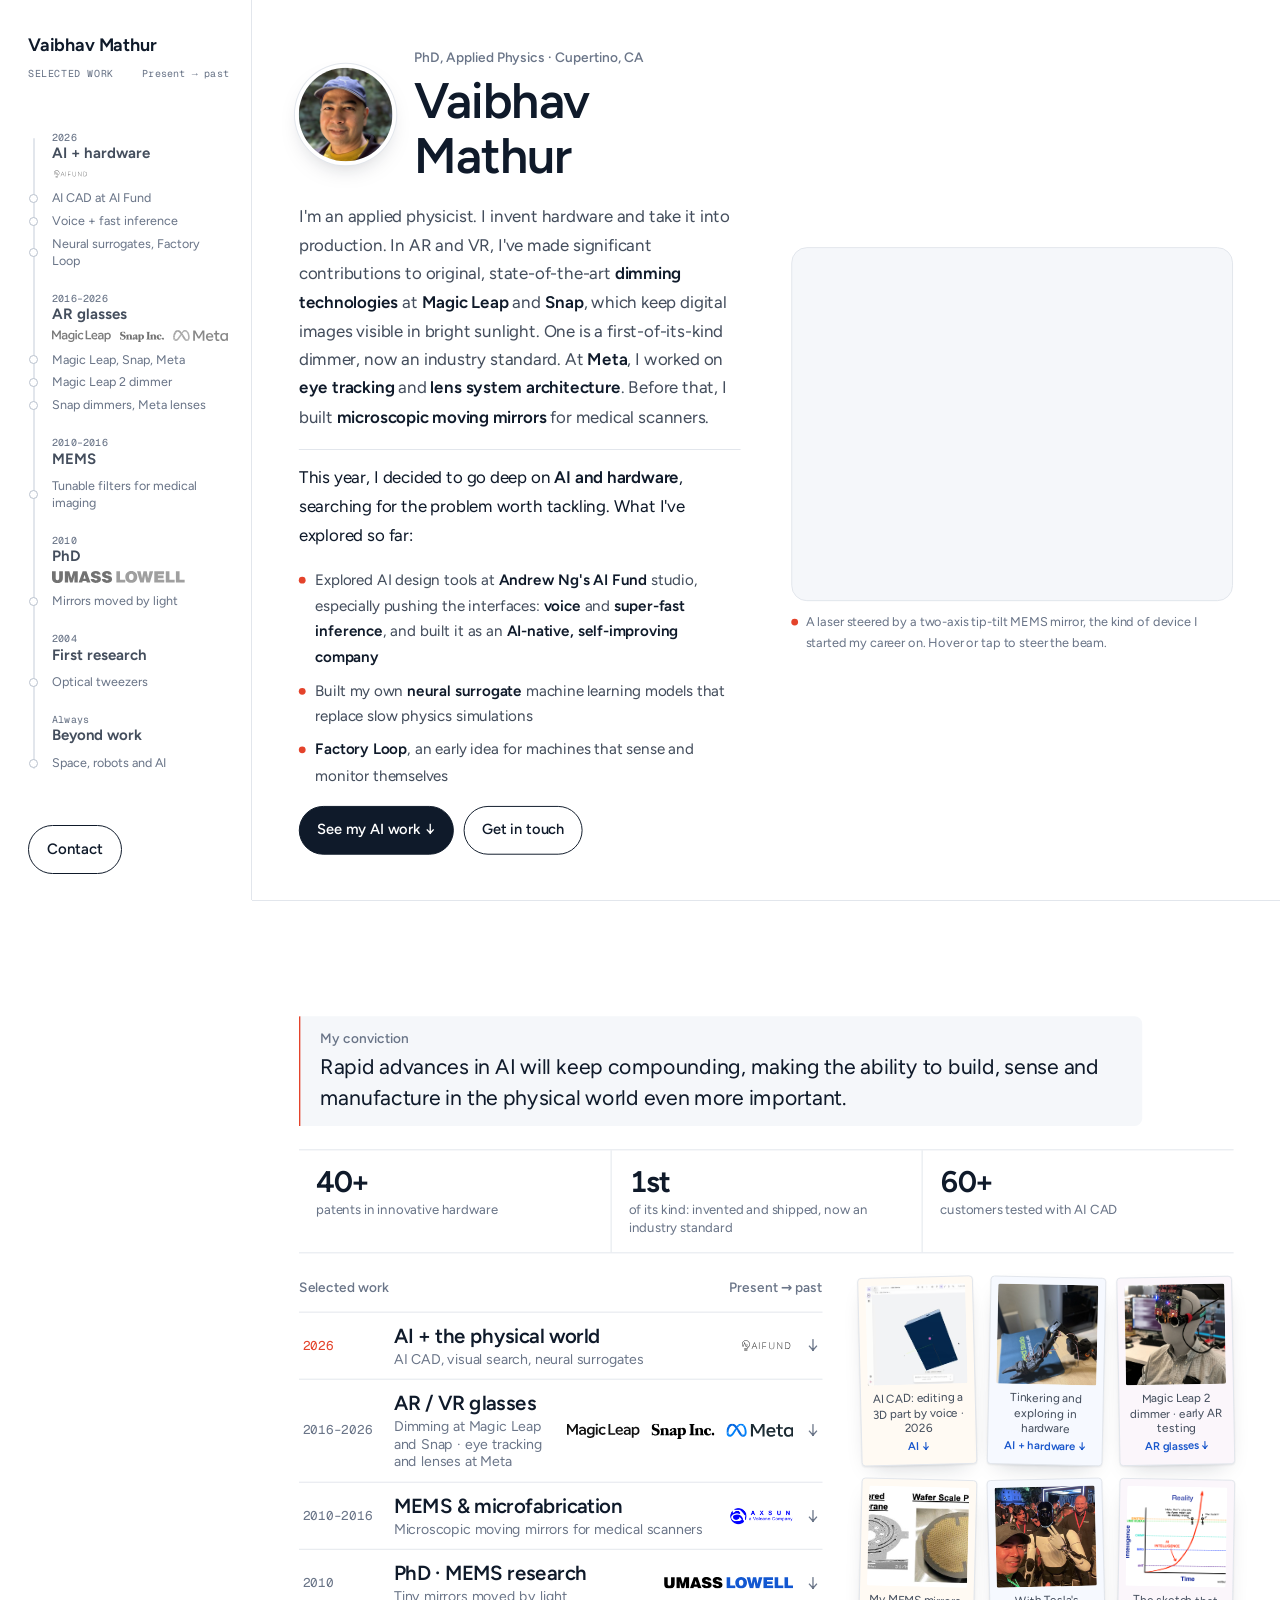
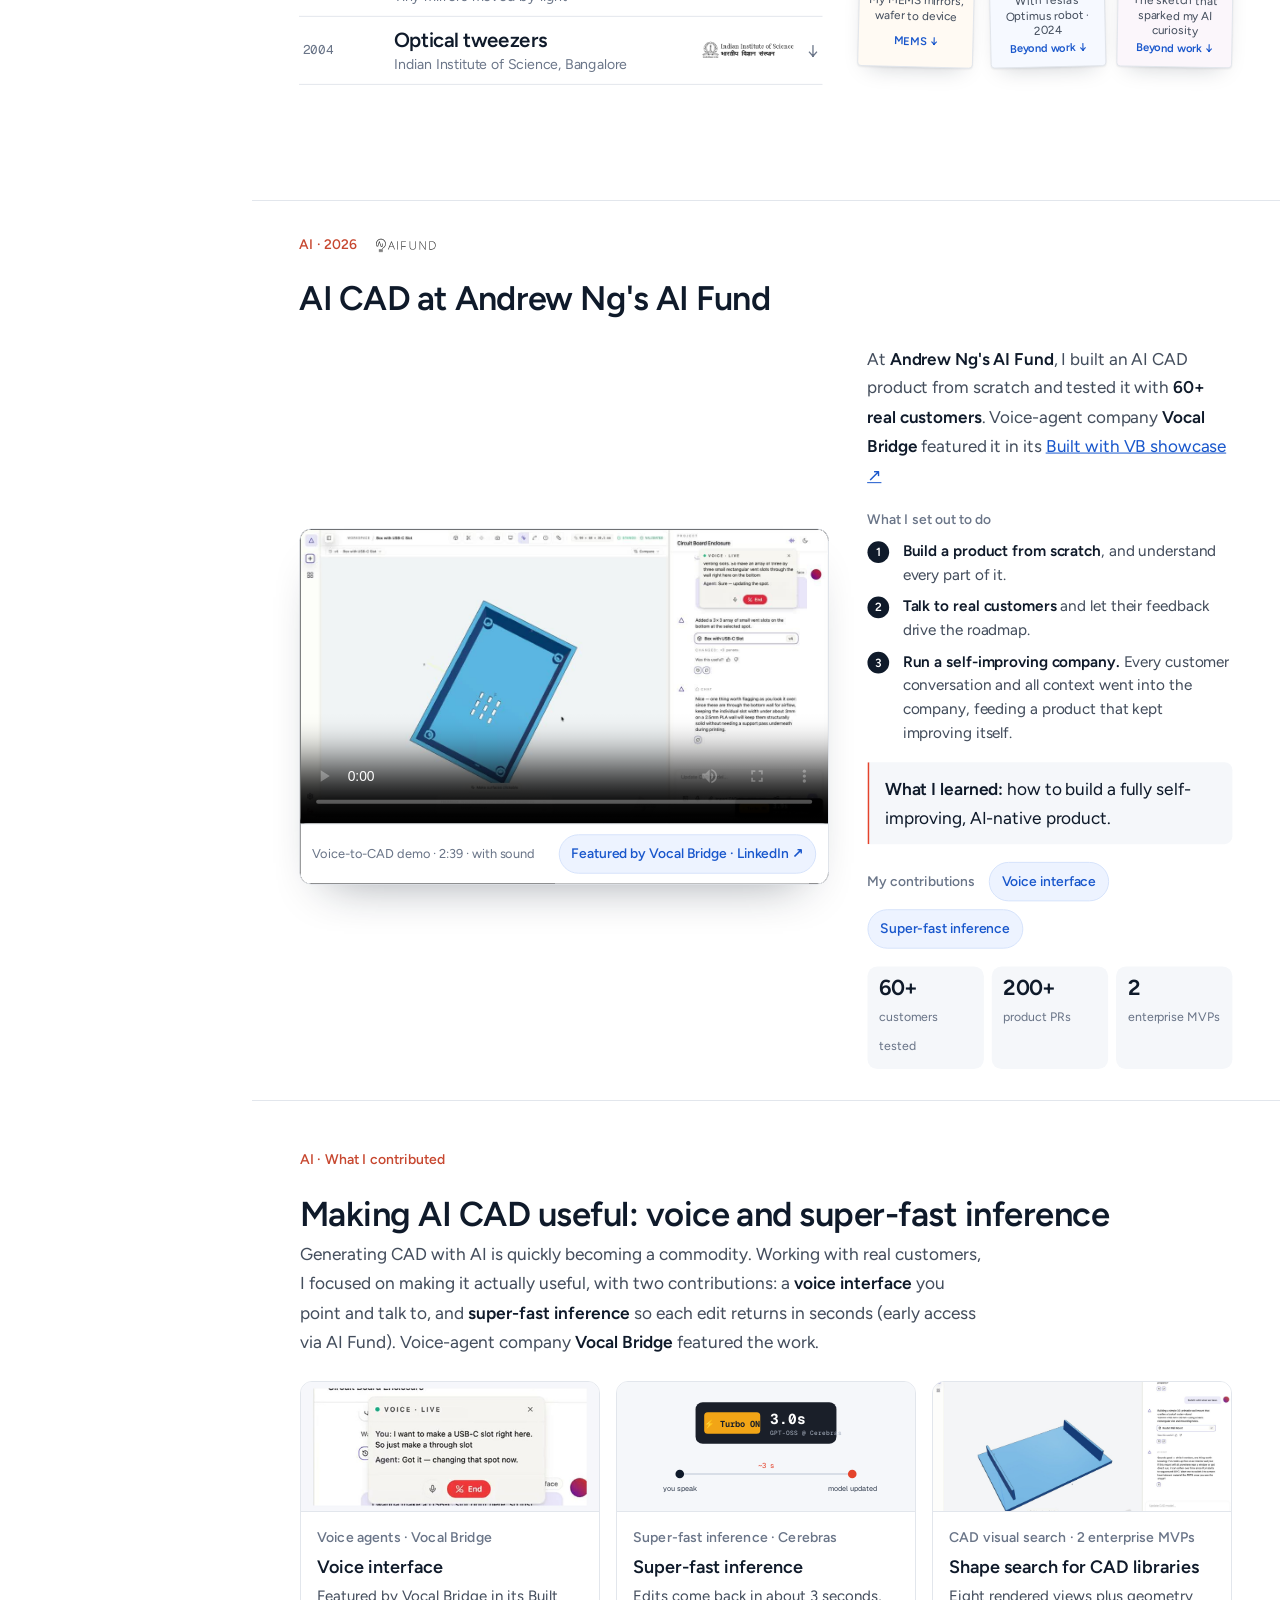
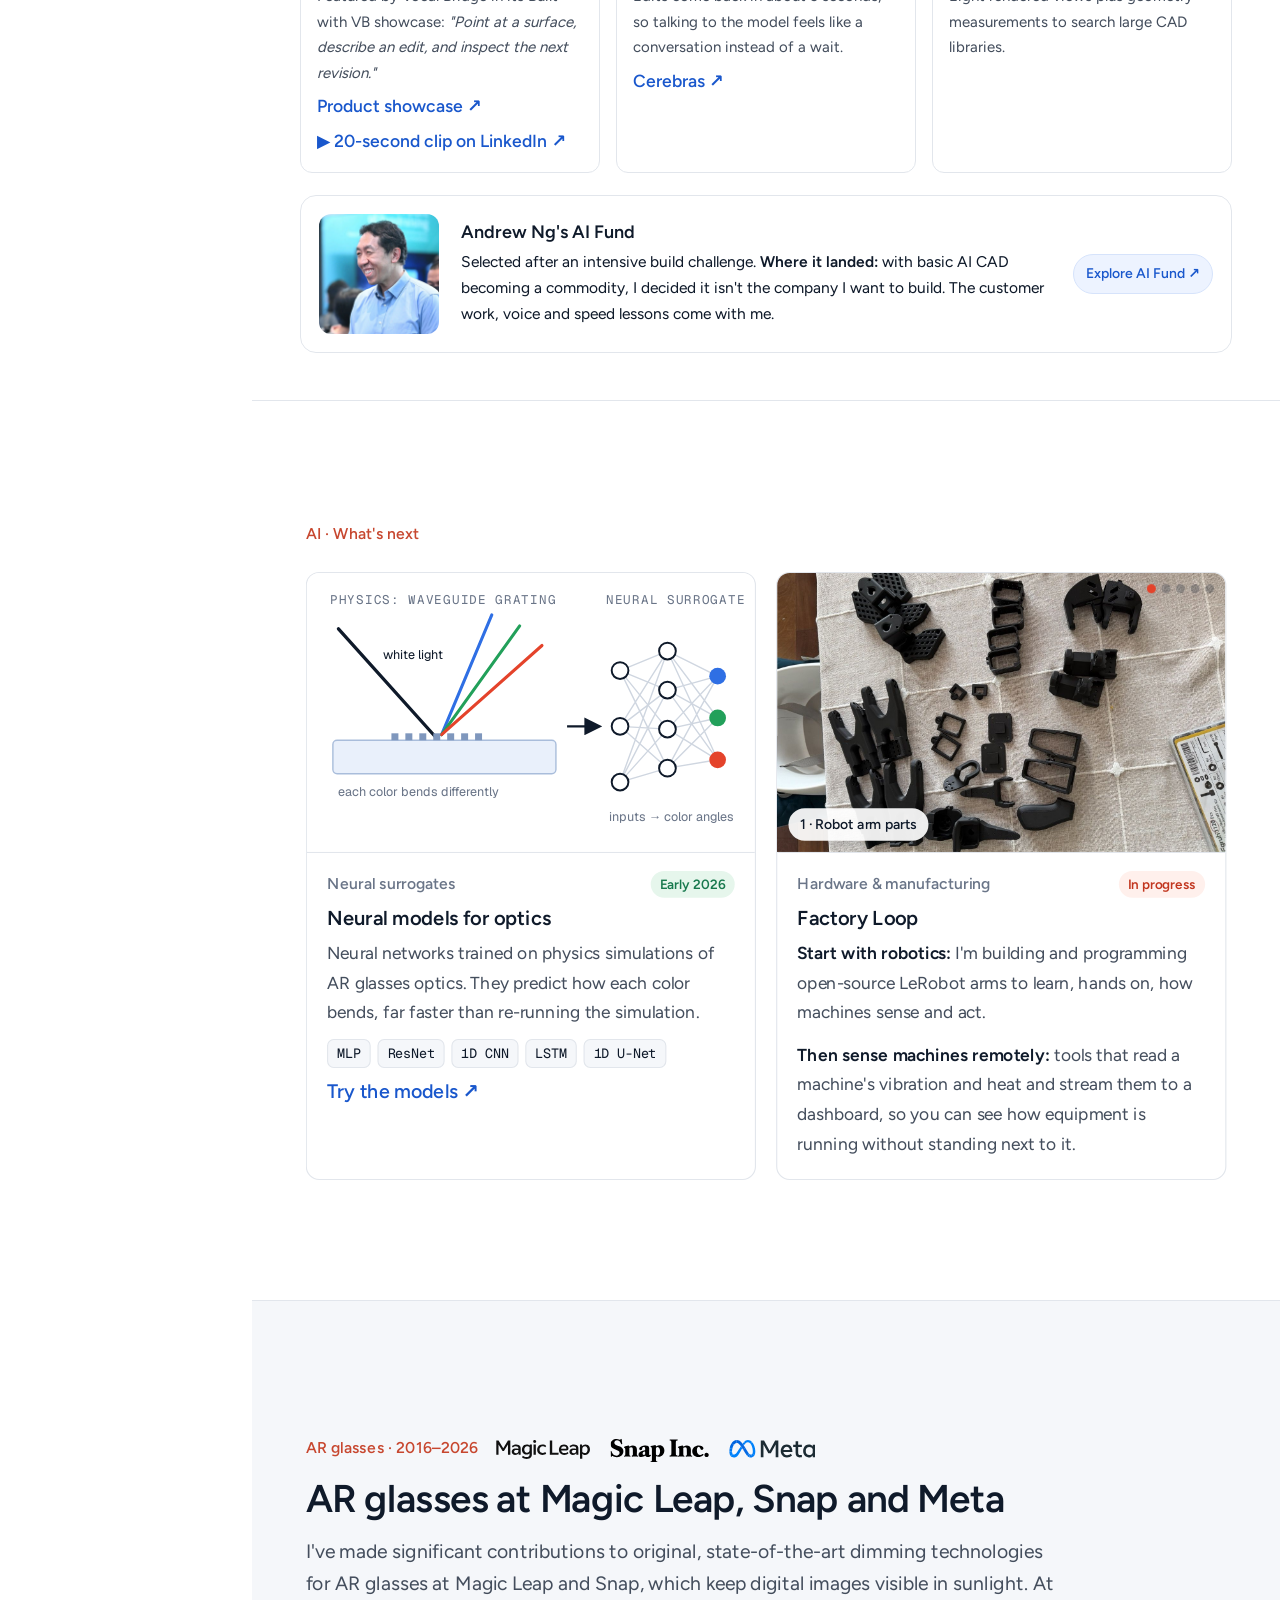
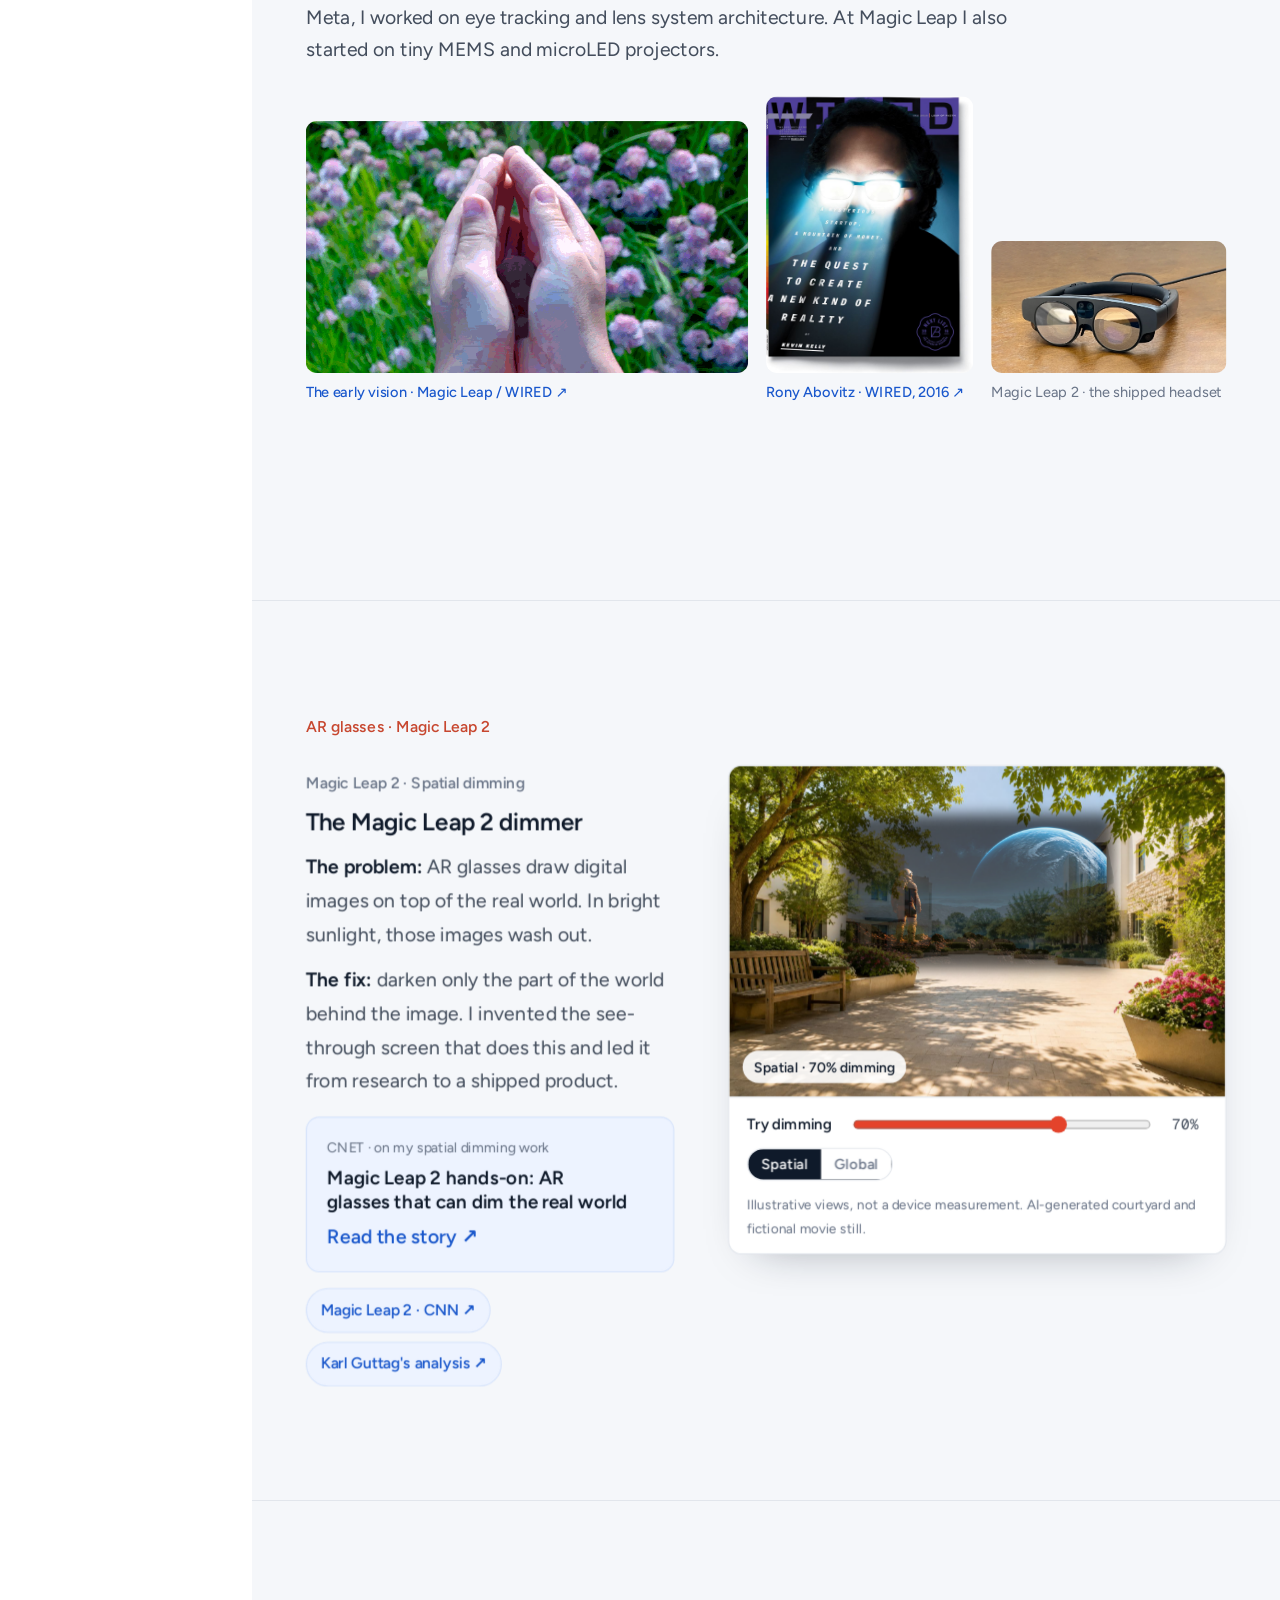
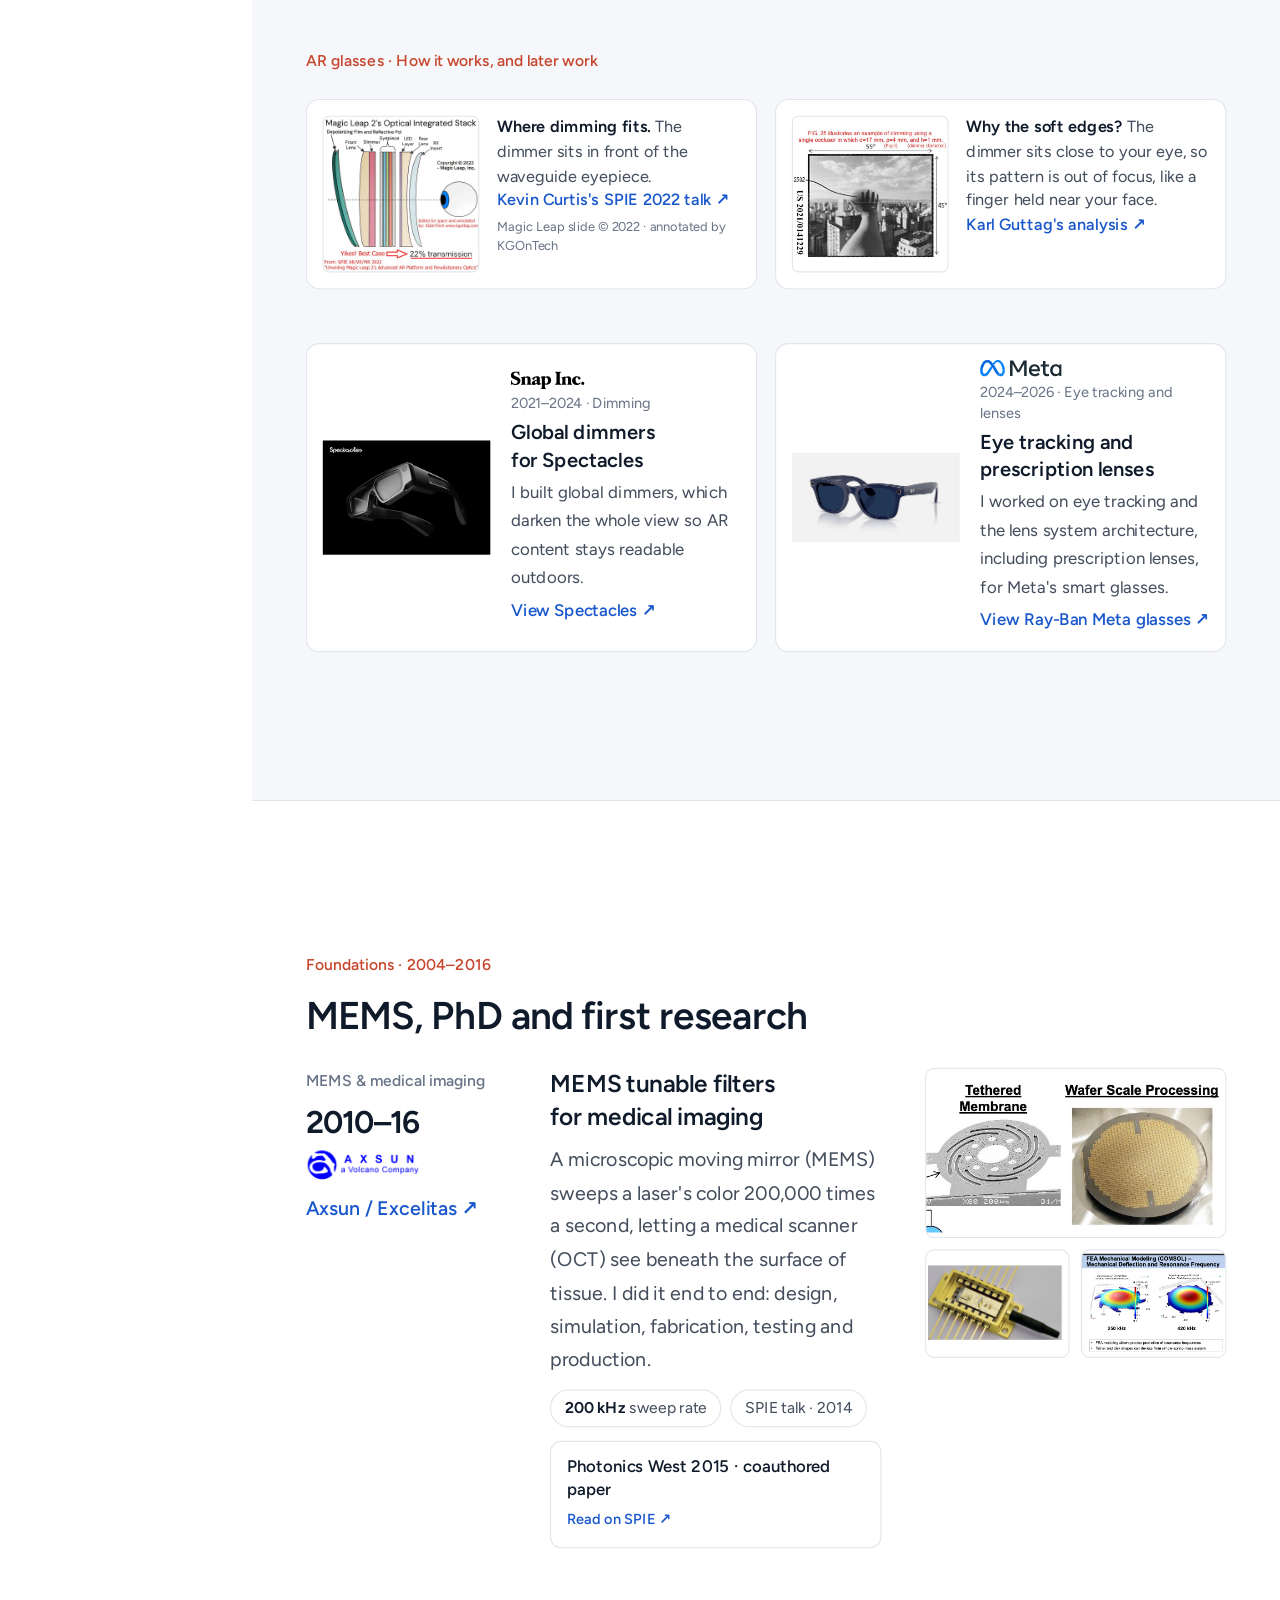
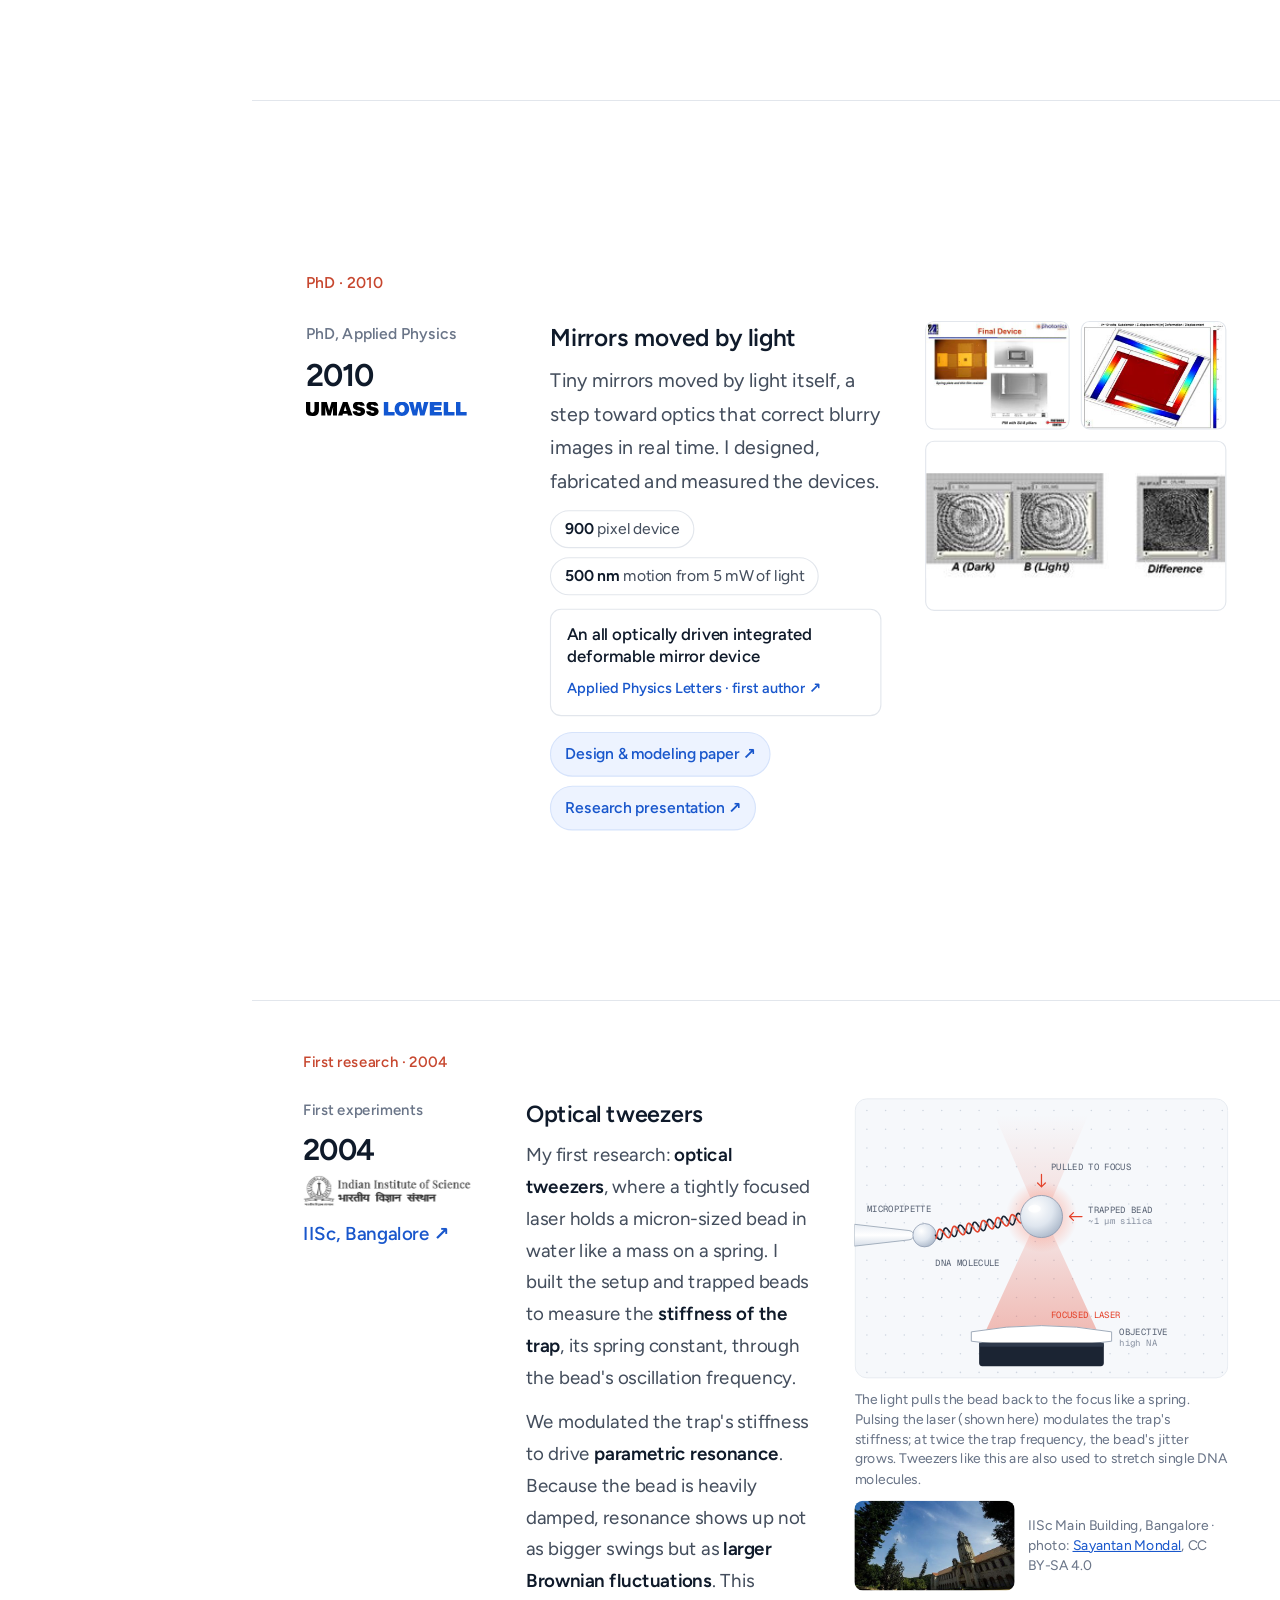
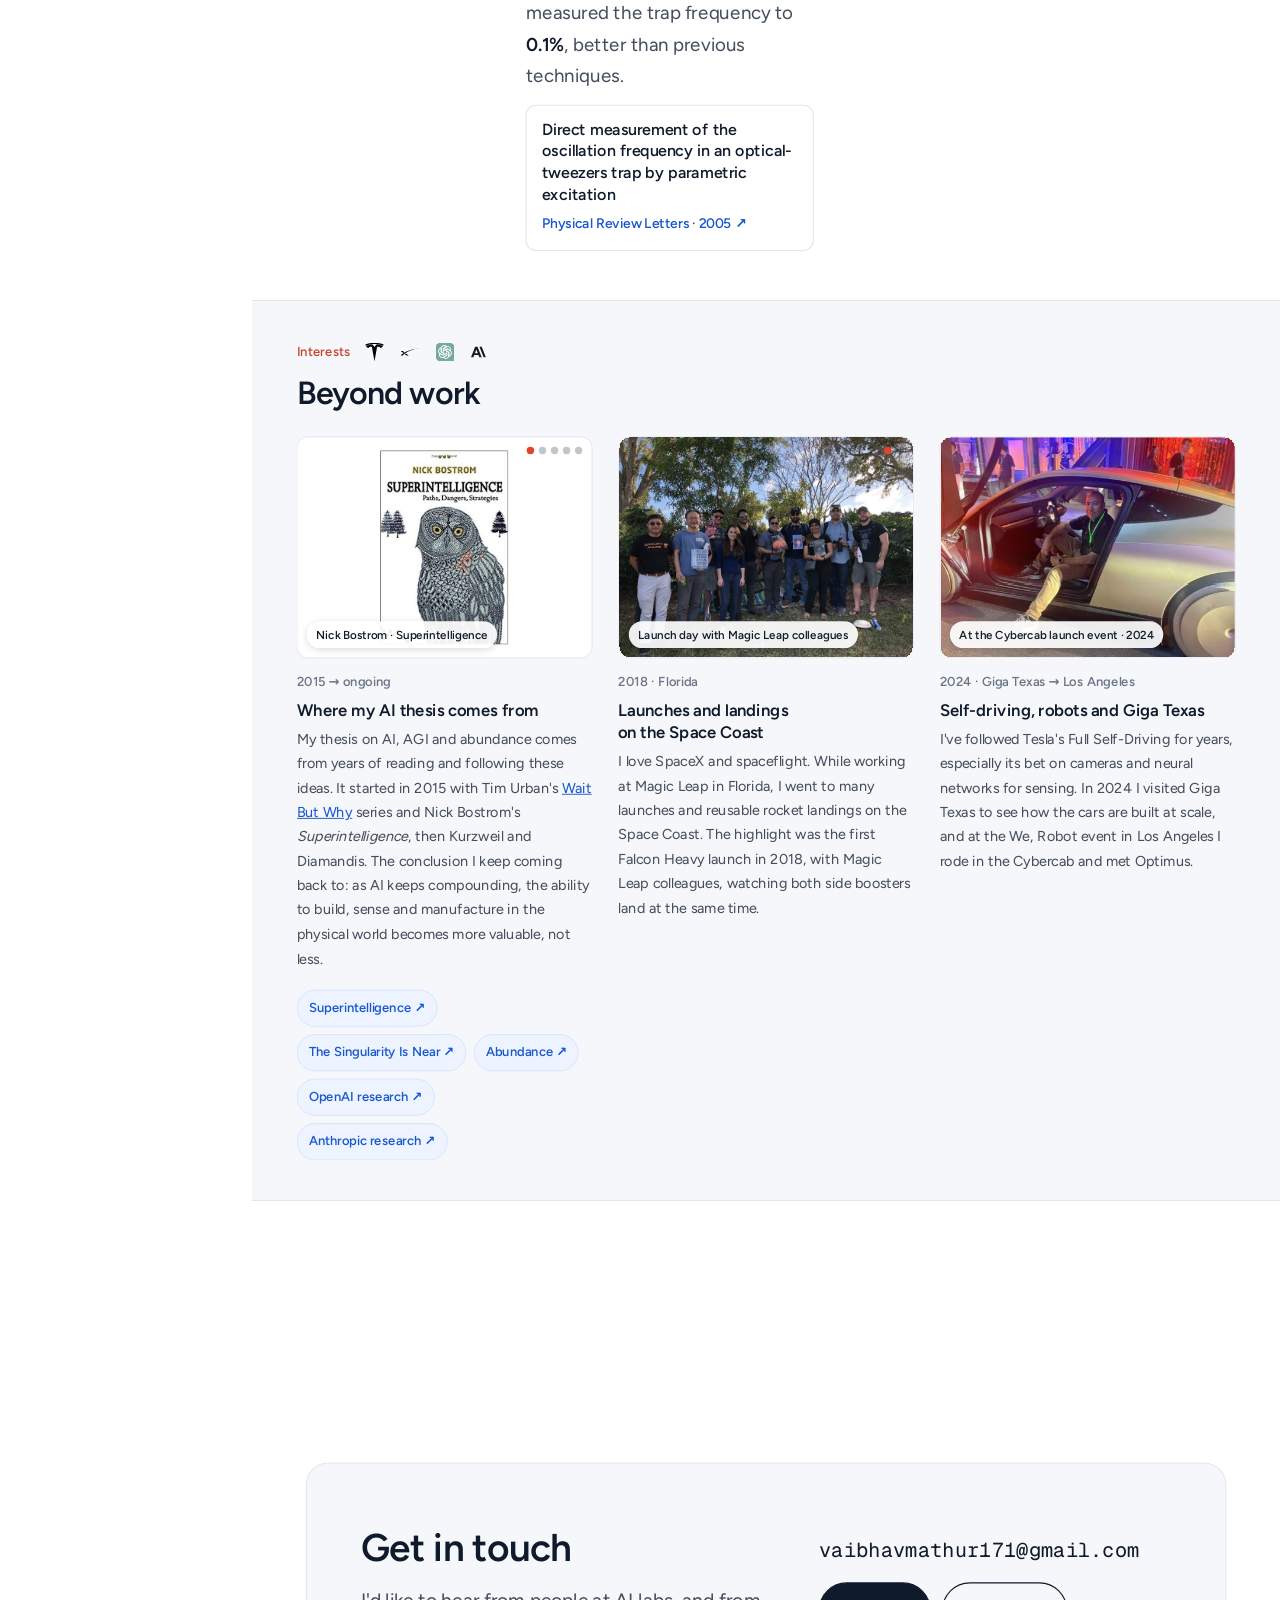
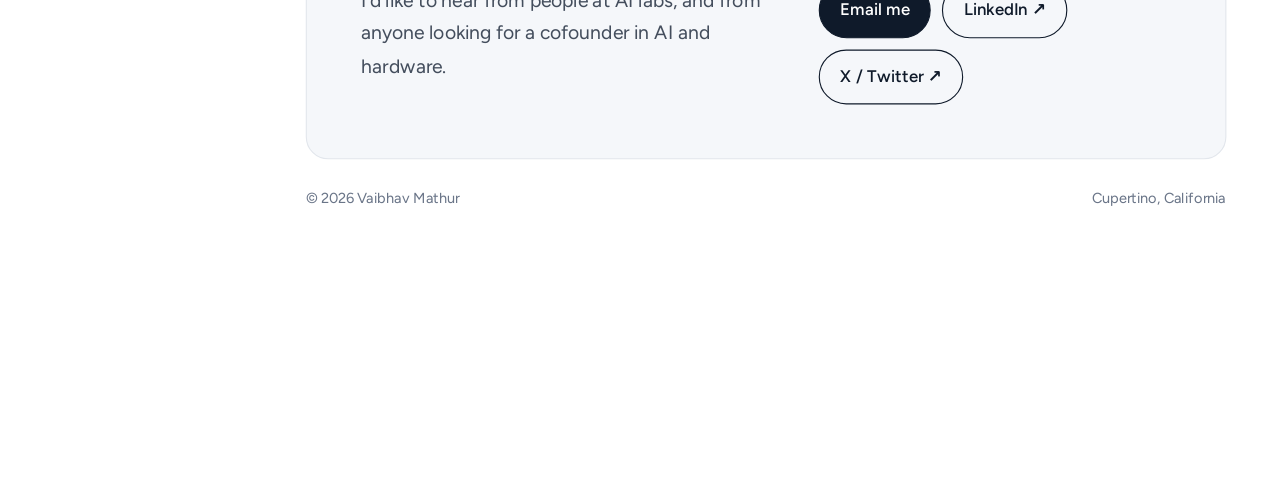
==== index.html @ f3de1628 "Describe the trap-stiffness measurement, pulse the tweezers laser, new IISc photo Co-Authored-By: Cl" ====
<!doctype html>
<html lang="en">
<head>
<meta charset="utf-8">
<meta name="viewport" content="width=device-width, initial-scale=1, viewport-fit=cover">
<title>Vaibhav Mathur, PhD</title>
<meta name="description" content="Applied physicist who invents hardware and takes it into production: state-of-the-art dimming for AR glasses at Magic Leap and Snap, eye tracking and lens systems at Meta, MEMS mirrors, and now AI.">
<meta property="og:type" content="website">
<meta property="og:url" content="https://vaibhavmathur171-git.github.io/">
<meta property="og:title" content="Vaibhav Mathur, PhD">
<meta property="og:description" content="Applied physicist who invents hardware and takes it into production: AR dimming at Magic Leap and Snap, eye tracking and lenses at Meta, and now AI and hardware.">
<meta property="og:image" content="https://vaibhavmathur171-git.github.io/og-image.jpg">
<meta name="twitter:card" content="summary_large_image">
<meta name="theme-color" content="#ffffff">
<link rel="icon" href="favicon.svg">
<link rel="stylesheet" href="styles.css">
</head>
<body>
<!--BODY-START-->
<nav class="rail" aria-label="Chapters">
  <div class="wrap rail-in">
    <a class="brand" href="#top">Vaibhav Mathur</a>
    <span class="tl-cap">Selected work <i>Present → past</i></span>
    <ol class="stops">
      <li data-ch="ai"><a class="ch" href="#ai"><span class="yr">2026</span><b>AI + hardware</b><span class="lg" aria-hidden="true"><img class="ink" src="assets/logos/aifund.svg" alt=""></span></a><div class="subs"><a href="#ai" title="AI CAD at AI Fund"><span>AI CAD at AI Fund</span></a><a href="#ai-featured" title="Voice + fast inference"><span>Voice + fast inference</span></a><a href="#ai-projects" title="Neural surrogates, Factory Loop"><span>Neural surrogates, Factory Loop</span></a></div></li>
      <li data-ch="ar"><a class="ch" href="#ar"><span class="yr">2016–2026</span><b>AR glasses</b><span class="lg" aria-hidden="true"><img src="assets/logos/magicleap.svg" alt=""><img src="assets/logos/snap.svg" alt=""><img src="assets/logos/meta.svg" alt=""></span></a><div class="subs"><a href="#ar" title="Magic Leap, Snap, Meta"><span>Magic Leap, Snap, Meta</span></a><a href="#ar-dimming" title="Magic Leap 2 dimmer"><span>Magic Leap 2 dimmer</span></a><a href="#ar-more" title="Snap dimmers, Meta lenses"><span>Snap dimmers, Meta lenses</span></a></div></li>
      <li data-ch="mems"><a class="ch" href="#mems"><span class="yr">2010–2016</span><b>MEMS</b></a><div class="subs"><a href="#mems" title="Tunable filters for medical imaging"><span>Tunable filters for medical imaging</span></a></div></li>
      <li data-ch="phd"><a class="ch" href="#phd"><span class="yr">2010</span><b>PhD</b><span class="lg" aria-hidden="true"><img src="assets/logos/uml.svg" alt=""></span></a><div class="subs"><a href="#phd" title="Mirrors moved by light"><span>Mirrors moved by light</span></a></div></li>
      <li data-ch="iisc"><a class="ch" href="#iisc"><span class="yr">2004</span><b>First research</b></a><div class="subs"><a href="#iisc" title="Optical tweezers"><span>Optical tweezers</span></a></div></li>
      <li data-ch="interests"><a class="ch" href="#interests"><span class="yr">Always</span><b>Beyond work</b></a><div class="subs"><a href="#interests" title="Space, robots and AI"><span>Space, robots and AI</span></a></div></li>
    </ol>
    <a class="btn" href="#contact">Contact</a>
  </div>
</nav>

<main>
<section class="slide hero" id="top" data-nav="">
  <div class="fit"><div class="wrap">
    <div class="hero-grid">
    <div class="hero-id">
      <img class="portrait" src="assets/portrait.jpg" alt="Vaibhav Mathur" width="400" height="400">
      <div><span class="label">PhD, Applied Physics · Cupertino, CA</span>
      <h1>Vaibhav Mathur</h1></div>
    </div>
    <figure class="bench">
      <div class="bench-box"><canvas id="bench" aria-label="Animated laser steered by a MEMS mirror" role="img"></canvas></div>
      <figcaption><span class="dot"></span><span>A laser steered by a two-axis tip-tilt MEMS mirror, the kind of device I started my career on. Hover or tap to steer the beam.</span></figcaption>
    </figure>
    <div class="hero-copy">
      <p class="lede">I'm an applied physicist. I invent hardware and take it into production. In AR and VR, I've made significant contributions to original, state-of-the-art <b>dimming technologies</b> at <b>Magic Leap</b> and <b>Snap</b>, which keep digital images visible in bright sunlight. One is a first-of-its-kind dimmer, now an industry standard. At <b>Meta</b>, I worked on <b>eye tracking</b> and <b>lens system architecture</b>. Before that, I built <b>microscopic moving mirrors</b> for medical scanners.</p>
      <p class="lede pivot">This year, I decided to go deep on <b>AI and hardware</b>, searching for the problem worth tackling. What I've explored so far:</p>
      <ul class="now" aria-label="What I've explored so far in AI">
        <li><span>Explored AI design tools at <b>Andrew Ng's AI Fund</b> studio, especially pushing the interfaces: <b>voice</b> and <b>super-fast inference</b>, and built it as an <b>AI-native, self-improving company</b></span></li>
        <li><span>Built my own <b>neural surrogate</b> machine learning models that replace slow physics simulations</span></li>
        <li><span><b>Factory Loop</b>, an early idea for machines that sense and monitor themselves</span></li>
      </ul>
      <div class="cta"><a class="btn p" href="#ai">See my AI work ↓</a><a class="btn" href="#contact">Get in touch</a></div>
    </div>
    </div>
  </div></div>
</section>

<section class="slide" id="overview" data-nav="">
  <div class="fit"><div class="wrap">
    <div class="overview">
      <p class="conviction big"><span class="label">My conviction</span>Rapid advances in AI will keep compounding, making the ability to build, sense and manufacture in the physical world even more important.</p>
      <div class="stats">
    <div><b>40+</b><small>patents in innovative hardware</small></div>
    <div><b>1st</b><small>of its kind: invented and shipped, now an industry standard</small></div>
    <div><b>60+</b><small>customers tested with AI CAD</small></div>
  </div>
      <div class="ov-grid">
        <div class="work"><div class="work-head"><span class="label">Selected work</span><span class="label">Present → past</span></div>
        <ol>
    <li><a href="#ai"><span class="y">2026</span><span class="t">AI + the physical world<small>AI CAD, visual search, neural surrogates</small></span><span class="logos"><img class="ink" src="assets/logos/aifund.svg" alt="AI Fund" style="height:24px"></span><span class="arrow">↓</span></a></li>
    <li><a href="#ar"><span class="y">2016–2026</span><span class="t">AR / VR glasses<small>Dimming at Magic Leap and Snap · eye tracking and lenses at Meta</small></span><span class="logos"><img src="assets/logos/magicleap.svg" alt="Magic Leap" style="height:15px"><img src="assets/logos/snap.svg" alt="Snap Inc." style="height:22px"><img src="assets/logos/meta.svg" alt="Meta" style="height:15px"></span><span class="arrow">↓</span></a></li>
    <li><a href="#mems"><span class="y">2010–2016</span><span class="t">MEMS &amp; microfabrication<small>Microscopic moving mirrors for medical scanners</small></span><span class="logos"><img src="assets/logos/axsun-color.png" alt="Axsun Technologies" style="height:26px"></span><span class="arrow">↓</span></a></li>
    <li><a href="#phd"><span class="y">2010</span><span class="t">PhD · MEMS research<small>Tiny mirrors moved by light</small></span><span class="logos"><img src="assets/logos/uml.svg" alt="UMass Lowell" style="height:12px"></span><span class="arrow">↓</span></a></li>
    <li><a href="#iisc"><span class="y">2004</span><span class="t">Optical tweezers<small>Indian Institute of Science, Bangalore</small></span><span class="logos"><img class="ink" src="assets/logos/iisc.png" alt="Indian Institute of Science" style="height:26px"></span><span class="arrow">↓</span></a></li>
  </ol></div>
        <div class="strip" aria-label="Moments in page order; each links to its chapter">
    <a href="#ai" style="--r:-1.4deg"><img src="assets/cad-voice-frame.jpg" alt="AI CAD voice session adding a USB-C slot" style="object-position:left top"><span class="pc">AI CAD: editing a 3D part by voice · 2026</span><span class="to">AI ↓</span></a>
    <a href="#ai" style="--r:1.2deg"><img src="assets/personal-robot.jpg" alt="Robot arm on a desk"><span class="pc">Tinkering and exploring in hardware</span><span class="to">AI + hardware ↓</span></a>
    <a href="#ar" style="--r:-1deg"><img src="assets/ar-prototype-anonymized.jpg" alt="Early AR dimming prototype on a test head"><span class="pc">Magic Leap 2 dimmer · early AR testing</span><span class="to">AR glasses ↓</span></a>
    <a href="#mems" style="--r:1.4deg"><img src="assets/axsun-mirror-wafer.jpg" alt="MEMS mirror and wafer" style="object-position:center"><span class="pc">My MEMS mirrors, wafer to device</span><span class="to">MEMS ↓</span></a>
    <a href="#interests" style="--r:-1.3deg"><img src="assets/personal-optimus.jpg" alt="Vaibhav with Tesla's Optimus robot"><span class="pc">With Tesla's Optimus robot · 2024</span><span class="to">Beyond work ↓</span></a>
    <a href="#interests" style="--r:1deg"><img src="assets/wbw-intelligence-takeoff.png" alt="Wait But Why intelligence takeoff sketch"><span class="pc">The sketch that sparked my AI curiosity</span><span class="to">Beyond work ↓</span></a>
  </div>
      </div>
    </div>
  </div></div>
</section>

<section class="slide" id="ai" data-nav="ai">
  <div class="fit"><div class="wrap">
    <div class="ch-label"><span class="label hot">AI · 2026</span><span class="logos"><img class="ink" src="assets/logos/aifund.svg" alt="AI Fund" style="height:22px"></span></div>
    <h2 style="margin:10px 0 clamp(18px,3vh,30px)">AI CAD at Andrew Ng's AI Fund</h2>
    <div class="cad">
      <figure class="player">
        <div class="screen-wrap">
        <video controls preload="metadata" playsinline poster="assets/cad-poster.jpg" aria-label="Voice-to-CAD demo, 2 minutes 39 seconds, with sound">
          <source src="assets/ai-cad-demo.mp4" type="video/mp4">
        </video>
        </div>
        <figcaption class="player-bar">
          <span class="cap" style="margin:0">Voice-to-CAD demo · 2:39 · with sound</span>
          <a class="chip" href="https://www.linkedin.com/posts/vocal-bridge_voicewithvb-builtwithvb-voiceai-activity-7508910916709564416-PaYq" target="_blank" rel="noopener">Featured by Vocal Bridge · LinkedIn ↗</a>
        </figcaption>
      </figure>
      <div class="cad-copy">
        <p class="lede" style="margin:0">At <b>Andrew Ng's AI Fund</b>, I built an AI CAD product from scratch and tested it with <b>60+ real customers</b>. Voice-agent company <b>Vocal Bridge</b> featured it in its <a href="https://vocalbridgeai.com/built-with-vb/ai-cad" target="_blank" rel="noopener">Built with VB showcase ↗</a></p>
        <div class="why">
          <span class="label">What I set out to do</span>
          <ol class="flow">
            <li><span><b>Build a product from scratch</b>, and understand every part of it.</span></li>
            <li><span><b>Talk to real customers</b> and let their feedback drive the roadmap.</span></li>
            <li><span><b>Run a self-improving company.</b> Every customer conversation and all context went into the company, feeding a product that kept improving itself.</span></li>
          </ol>
        </div>
        <p class="learned"><b>What I learned:</b> how to build a fully self-improving, AI-native product.</p>
        <div class="contrib"><span class="label">My contributions</span><a class="chip" href="#ai-featured">Voice interface</a><a class="chip" href="#ai-featured">Super-fast inference</a></div>
        <div class="minis">
          <div><b>60+</b><small>customers tested</small></div>
          <div><b>200+</b><small>product PRs</small></div>
          <div><b>2</b><small>enterprise MVPs</small></div>
        </div>
      </div>
    </div>
  </div></div>
</section>

<section class="slide" id="ai-featured" data-nav="ai">
  <div class="fit"><div class="wrap">
    <div class="ch-label"><span class="label hot">AI · What I contributed</span></div>
    <h2 style="margin:10px 0 6px">Making AI CAD useful: voice and super-fast inference</h2>
    <p class="lede" style="margin:0 0 clamp(16px,2.6vh,26px)">Generating CAD with AI is quickly becoming a commodity. Working with real customers, I focused on making it actually useful, with two contributions: a <b>voice interface</b> you point and talk to, and <b>super-fast inference</b> so each edit returns in seconds (early access via AI Fund). Voice-agent company <b>Vocal Bridge</b> featured the work.</p>
    <div class="explore">
      <article class="xcard">
        <img src="assets/cad-voice-crop.jpg" alt="Live voice session: &quot;I want to make a USB-C slot right here&quot;">
        <div class="b"><span class="label">Voice agents · Vocal Bridge</span>
          <h4>Voice interface</h4>
          <p>Featured by Vocal Bridge in its Built with VB showcase: <i>"Point at a surface, describe an edit, and inspect the next revision."</i></p>
          <a class="link" href="https://vocalbridgeai.com/built-with-vb/ai-cad" target="_blank" rel="noopener">Product showcase ↗</a>
          <a class="link" href="https://www.linkedin.com/posts/vocal-bridge_voicewithvb-builtwithvb-voiceai-activity-7508910916709564416-PaYq" target="_blank" rel="noopener">▶ 20-second clip on LinkedIn ↗</a></div>
      </article>
      <article class="xcard">
        <svg class="xart" viewBox="0 0 320 180" role="img" aria-label="Turbo mode: a voice request turned into an updated model in 3.0 seconds, running GPT-OSS on Cerebras">
          <rect width="320" height="180" fill="#f5f7fa"/>
          <rect x="62" y="28" width="196" height="58" rx="10" fill="#1a1f29"/>
          <rect x="74" y="42" width="78" height="30" rx="5" fill="#f2a516"/>
          <text x="113" y="62" text-anchor="middle" font-family="Geist Mono, monospace" font-size="12" font-weight="700" fill="#1a1f29">⚡ Turbo ON</text>
          <text x="166" y="58" font-family="Geist Mono, monospace" font-size="20" font-weight="700" fill="#fff">3.0s</text>
          <text x="166" y="74" font-family="Geist Mono, monospace" font-size="8.5" fill="#aab3c2">GPT-OSS @ Cerebras</text>
          <line x1="40" y1="128" x2="280" y2="128" stroke="#cfd6e0" stroke-width="2"/>
          <circle cx="40" cy="128" r="6" fill="#0f1a2a"/><circle cx="280" cy="128" r="6" fill="#e4432b"/>
          <text x="40" y="152" text-anchor="middle" font-family="Geist, sans-serif" font-size="10" fill="#3a4556">you speak</text>
          <text x="280" y="152" text-anchor="middle" font-family="Geist, sans-serif" font-size="10" fill="#3a4556">model updated</text>
          <text x="160" y="120" text-anchor="middle" font-family="Geist Mono, monospace" font-size="10" fill="#e4432b">~3 s</text>
        </svg>
        <div class="b"><span class="label">Super-fast inference · Cerebras</span>
          <h4>Super-fast inference</h4>
          <p>Edits come back in about 3 seconds, so talking to the model feels like a conversation instead of a wait.</p>
          <a class="link" href="https://www.cerebras.ai/blog/openai-gpt-oss-120b-runs-fastest-on-cerebras" target="_blank" rel="noopener">Cerebras ↗</a></div>
      </article>
      <article class="xcard">
        <img src="assets/penro-workspace.jpg" alt="CAD workspace with a part">
        <div class="b"><span class="label">CAD visual search · 2 enterprise MVPs</span>
          <h4>Shape search for CAD libraries</h4>
          <p>Eight rendered views plus geometry measurements to search large CAD libraries.</p></div>
      </article>
    </div>
    <div class="fund">
      <img src="assets/andrew-ng-aifund.jpg" alt="Andrew Ng">
      <div>
        <h4>Andrew Ng's AI Fund</h4>
        <p class="q">Selected after an intensive build challenge. <b>Where it landed:</b> with basic AI CAD becoming a commodity, I decided it isn't the company I want to build. The customer work, voice and speed lessons come with me.</p>
      </div>
      <a class="chip" href="https://aifund.ai/" target="_blank" rel="noopener">Explore AI Fund ↗</a>
    </div>
  </div></div>
</section>

<section class="slide" id="ai-projects" data-nav="ai">
  <div class="fit"><div class="wrap">
    <div class="ch-label"><span class="label hot">AI · What's next</span></div>
    <div class="cards two">
      <article class="card">
        <svg class="art" viewBox="0 0 320 200" role="img" aria-label="Light entering an AR waveguide grating splits into colors; a neural network learns to predict the result">
          <rect width="320" height="200" fill="#ffffff"/>
          <text x="16" y="22" font-family="Geist Mono, monospace" font-size="9" fill="#6a7588" letter-spacing=".5">PHYSICS: WAVEGUIDE GRATING</text>
          <line x1="22" y1="40" x2="92" y2="118" stroke="#0f1a2a" stroke-width="2.4" stroke-linecap="round"/>
          <text x="54" y="62" font-family="Geist, sans-serif" font-size="9" fill="#0f1a2a">white light</text>
          <line x1="96" y1="116" x2="132" y2="30" stroke="#2f6fe4" stroke-width="2.2" stroke-linecap="round"/>
          <line x1="96" y1="116" x2="152" y2="38" stroke="#22a05a" stroke-width="2.2" stroke-linecap="round"/>
          <line x1="96" y1="116" x2="168" y2="52" stroke="#e4432b" stroke-width="2.2" stroke-linecap="round"/>
          <rect x="18" y="120" width="160" height="24" rx="3" fill="#e9f0fb" stroke="#a9bddb"/>
          <g fill="#7f97bd"><rect x="60" y="115" width="5" height="5"/><rect x="70" y="115" width="5" height="5"/><rect x="80" y="115" width="5" height="5"/><rect x="90" y="115" width="5" height="5"/><rect x="100" y="115" width="5" height="5"/><rect x="110" y="115" width="5" height="5"/><rect x="120" y="115" width="5" height="5"/></g>
          <text x="22" y="160" font-family="Geist, sans-serif" font-size="9" fill="#6a7588">each color bends differently</text>
          <path d="M186 110 h22" stroke="#0f1a2a" stroke-width="1.6" marker-end="url(#ah)"/>
          <defs><marker id="ah" markerWidth="8" markerHeight="8" refX="6" refY="4" orient="auto"><path d="M0,0 L8,4 L0,8 z" fill="#0f1a2a"/></marker></defs>
          <text x="214" y="22" font-family="Geist Mono, monospace" font-size="9" fill="#6a7588" letter-spacing=".5">NEURAL SURROGATE</text>
          <g stroke="#cfd6e0" stroke-width="1">
            <path d="M224 70 L258 56 M224 70 L258 84 M224 70 L258 112 M224 70 L258 140 M224 110 L258 56 M224 110 L258 84 M224 110 L258 112 M224 110 L258 140 M224 150 L258 56 M224 150 L258 84 M224 150 L258 112 M224 150 L258 140"/>
            <path d="M258 56 L294 74 M258 56 L294 104 M258 56 L294 134 M258 84 L294 74 M258 84 L294 104 M258 84 L294 134 M258 112 L294 74 M258 112 L294 104 M258 112 L294 134 M258 140 L294 74 M258 140 L294 104 M258 140 L294 134"/>
          </g>
          <g fill="#fff" stroke="#0f1a2a" stroke-width="1.4"><circle cx="224" cy="70" r="6"/><circle cx="224" cy="110" r="6"/><circle cx="224" cy="150" r="6"/><circle cx="258" cy="56" r="6"/><circle cx="258" cy="84" r="6"/><circle cx="258" cy="112" r="6"/><circle cx="258" cy="140" r="6"/></g>
          <circle cx="294" cy="74" r="6" fill="#2f6fe4"/><circle cx="294" cy="104" r="6" fill="#22a05a"/><circle cx="294" cy="134" r="6" fill="#e4432b"/>
          <text x="306" y="178" text-anchor="end" font-family="Geist, sans-serif" font-size="9" fill="#6a7588">inputs → color angles</text>
        </svg>
        <div class="b"><div class="meta"><span class="label">Neural surrogates</span><span class="tag tg">Early 2026</span></div>
          <h4>Neural models for optics</h4>
          <p>Neural networks trained on physics simulations of AR glasses optics. They predict how each color bends, far faster than re-running the simulation.</p>
          <p class="models"><span>MLP</span><span>ResNet</span><span>1D CNN</span><span>LSTM</span><span>1D U-Net</span></p>
          <a class="link" href="https://simanova-models.streamlit.app" target="_blank" rel="noopener">Try the models ↗</a></div>
      </article>
      <article class="card">
        <div class="reel card-reel" aria-label="Factory Loop: from robot parts to remote machine sensing">
          <figure><img src="assets/personal-robot-parts.jpg" alt="Robot arm parts laid out on a table"><figcaption>1 · Robot arm parts</figcaption></figure>
          <figure><img src="assets/personal-robot-kit.jpg" alt="Robot kit and tools on a table" loading="lazy"><figcaption>2 · Building the kit</figcaption></figure>
          <figure><img src="assets/lerobot-arm.jpg" alt="Assembled LeRobot arm" loading="lazy"><figcaption>3 · Assembled LeRobot arm</figcaption></figure>
          <figure><img src="assets/personal-robot.jpg" alt="Robot arm working on a desk" loading="lazy"><figcaption>4 · Arm at work</figcaption></figure>
          <figure data-hold="3600"><svg class="art" viewBox="0 0 320 200" role="img" aria-label="Sensors on a machine stream vibration and heat readings wirelessly to a remote dashboard">
            <rect width="320" height="200" fill="#ffffff"/>
            <text x="14" y="20" font-family="Geist Mono, monospace" font-size="9" fill="#6a7588" letter-spacing=".5">NEXT: SENSE MACHINES REMOTELY</text>
            <rect x="18" y="74" width="92" height="66" rx="6" fill="#e9eef5" stroke="#9aa6b6"/>
            <circle cx="50" cy="107" r="18" fill="#fff" stroke="#9aa6b6" stroke-width="2"/><circle cx="50" cy="107" r="4" fill="#9aa6b6"/>
            <rect x="78" y="88" width="22" height="38" rx="3" fill="#fff" stroke="#9aa6b6"/>
            <rect x="26" y="140" width="76" height="8" rx="2" fill="#c9d1dc"/>
            <circle cx="88" cy="74" r="5" fill="#e4432b"/><circle cx="24" cy="100" r="5" fill="#e4432b"/>
            <text x="18" y="164" font-family="Geist, sans-serif" font-size="9" fill="#6a7588">machine + sensors</text>
            <g fill="none" stroke="#e4432b" stroke-width="1.6" stroke-linecap="round" opacity=".9">
              <path d="M118 96 q8 8 0 16"/><path d="M126 90 q14 14 0 28"/><path d="M134 84 q20 20 0 40"/>
            </g>
            <rect x="170" y="50" width="134" height="104" rx="8" fill="#fff" stroke="#0f1a2a" stroke-width="1.4"/>
            <text x="180" y="68" font-family="Geist Mono, monospace" font-size="8" fill="#6a7588">VIBRATION</text>
            <path d="M180 88 l8 -8 l6 12 l7 -14 l6 10 l8 -6 l7 8 l6 -4 l8 6 l7 -10 l6 8 l8 -4 l9 2 l8 -2" fill="none" stroke="#1957cc" stroke-width="1.6"/>
            <text x="180" y="112" font-family="Geist Mono, monospace" font-size="8" fill="#6a7588">TEMPERATURE</text>
            <path d="M180 138 C 210 136, 230 130, 250 124 S 285 116, 294 118" fill="none" stroke="#e4432b" stroke-width="1.6"/>
            <circle cx="292" cy="62" r="4" fill="#22a05a"/>
            <text x="304" y="172" text-anchor="end" font-family="Geist, sans-serif" font-size="9" fill="#6a7588">remote dashboard</text>
          </svg><figcaption>Next · sensing machines remotely</figcaption></figure>
        </div>
        <div class="b"><div class="meta"><span class="label">Hardware &amp; manufacturing</span><span class="tag to-">In progress</span></div>
          <h4>Factory Loop</h4>
          <p><b>Start with robotics:</b> I'm building and programming open-source LeRobot arms to learn, hands on, how machines sense and act.</p>
          <p><b>Then sense machines remotely:</b> tools that read a machine's vibration and heat and stream them to a dashboard, so you can see how equipment is running without standing next to it.</p></div>
      </article>
    </div>
  </div></div>
</section>

<section class="slide alt" id="ar" data-nav="ar">
  <div class="fit"><div class="wrap">
<div class="ch-head">
      <div class="ch-label"><span class="label hot">AR glasses · 2016–2026</span><span class="logos"><img src="assets/logos/magicleap.svg" alt="Magic Leap" style="height:17px"><img src="assets/logos/snap.svg" alt="Snap Inc." style="height:24px"><img src="assets/logos/meta.svg" alt="Meta" style="height:17px"></span></div>
      <h2>AR glasses at Magic Leap, Snap and Meta</h2>
      <p class="lede">I've made significant contributions to original, state-of-the-art dimming technologies for AR glasses at Magic Leap and Snap, which keep digital images visible in sunlight. At Meta, I worked on eye tracking and lens system architecture. At Magic Leap I also started on tiny MEMS and microLED projectors.</p>
    </div>
<div class="vision">
      <a class="fig" href="https://www.wired.com/2014/10/google-magic-leap/" target="_blank" rel="noopener"><img src="assets/magic-leap-elephant.gif" alt="Magic Leap's tiny elephant floating in a palm"><span class="cap">The early vision · Magic Leap / WIRED ↗</span></a>
      <a class="fig" href="https://www.wired.com/2016/04/magic-leap-vr/" target="_blank" rel="noopener"><img src="assets/wired-cover.jpg" alt="WIRED cover featuring Rony Abovitz"><span class="cap">Rony Abovitz · WIRED, 2016 ↗</span></a>
      <figure class="fig small"><img src="assets/ml2-headset.png" alt="Magic Leap 2 headset"><figcaption class="cap">Magic Leap 2 · the shipped headset</figcaption></figure>
    </div>
  </div></div>
</section>

<section class="slide alt" id="ar-dimming" data-nav="ar">
  <div class="fit"><div class="wrap">
    <div class="ch-label"><span class="label hot">AR glasses · Magic Leap 2</span></div>
<div class="split">
      <div>
        <span class="label">Magic Leap 2 · Spatial dimming</span>
        <h3 style="margin:6px 0 12px">The Magic Leap 2 dimmer</h3>
        <p><b>The problem:</b> AR glasses draw digital images on top of the real world. In bright sunlight, those images wash out.</p>
        <p><b>The fix:</b> darken only the part of the world behind the image. I invented the see-through screen that does this and led it from research to a shipped product.</p>
        <a class="press" href="https://www.cnet.com/tech/computing/features/magic-leap-2-hands-on-ar-glasses-that-can-dim-the-real-world/" target="_blank" rel="noopener">
          <span class="src">CNET · on my spatial dimming work</span>
          <h4>Magic Leap 2 hands-on: AR glasses that can dim the real world</h4>
          <span class="link">Read the story ↗</span></a>
        <div class="links">
          <a class="chip" href="https://edition.cnn.com/2022/03/10/tech/magic-leap-new-headset/index.html" target="_blank" rel="noopener">Magic Leap 2 · CNN ↗</a>
          <a class="chip" href="https://kguttag.com/2022/01/31/magic-leap-2-at-spie-ar-vr-mr-2022/" target="_blank" rel="noopener">Karl Guttag's analysis ↗</a>
        </div>
      </div>
      <div class="demo" id="demo">
        <div class="view">
          <img class="world" src="assets/ar-courtyard.jpg" alt="Sunny courtyard seen through AR glasses">
          <div class="global"></div>
          <div class="screen"><div class="patch"></div><img src="assets/ar-movie.jpg" alt="Virtual movie screen"></div>
          <span class="hud" id="hud">Spatial · 45% dimming</span>
        </div>
        <div class="ctl">
          <label for="dim">Try dimming</label>
          <input id="dim" type="range" min="0" max="100" value="45">
          <output id="dimv" for="dim">45%</output>
          <div class="seg" role="group" aria-label="Dimming mode">
            <button type="button" id="m-spatial" aria-pressed="true">Spatial</button>
            <button type="button" id="m-global" aria-pressed="false">Global</button>
          </div>
        </div>
        <p class="note">Illustrative views, not a device measurement. AI-generated courtyard and fictional movie still.</p>
      </div>
    </div>
  </div></div>
</section>

<section class="slide alt" id="ar-more" data-nav="ar">
  <div class="fit"><div class="wrap">
    <div class="ch-label"><span class="label hot">AR glasses · How it works, and later work</span></div>
<div class="tech">
      <figure class="tfig">
        <img src="assets/ml2-optical-stack.jpg" alt="Magic Leap 2 optical stack">
        <figcaption><b>Where dimming fits.</b> The dimmer sits in front of the waveguide eyepiece. <a class="link" href="https://kguttag.com/2022/01/31/magic-leap-2-at-spie-ar-vr-mr-2022/" target="_blank" rel="noopener">Kevin Curtis's SPIE 2022 talk ↗</a><span class="credit">Magic Leap slide © 2022 · annotated by KGOnTech</span></figcaption>
      </figure>
      <figure class="tfig">
        <img src="assets/dimming-soft-edge.jpg" alt="Patent figure illustrating soft-edge dimming">
        <figcaption><b>Why the soft edges?</b> The dimmer sits close to your eye, so its pattern is out of focus, like a finger held near your face. <a class="link" href="https://kguttag.com/2021/10/28/magic-leap-2-pt-3-soft-edge-occlusion-a-solution-for-investors-and-not-users/" target="_blank" rel="noopener">Karl Guttag's analysis ↗</a></figcaption>
      </figure>
    </div>
<div class="later">
      <a class="mini" href="https://newsroom.snap.com/sps-2024-spectacles-snapos" target="_blank" rel="noopener">
        <img src="assets/spectacles-2024.jpg" alt="Snap Spectacles">
        <span class="body"><img src="assets/logos/snap.svg" alt="Snap Inc."><span class="cap" style="margin:0">2021–2024 · Dimming</span><h4>Global dimmers for Spectacles</h4><span>I built global dimmers, which darken the whole view so AR content stays readable outdoors.</span><span class="link">View Spectacles ↗</span></span></a>
      <a class="mini" href="https://www.meta.com/ai-glasses/" target="_blank" rel="noopener">
        <img src="assets/rayban-meta.jpg" alt="Ray-Ban Meta glasses">
        <span class="body"><img src="assets/logos/meta.svg" alt="Meta" style="height:16px"><span class="cap" style="margin:0">2024–2026 · Eye tracking and lenses</span><h4>Eye tracking and prescription lenses</h4><span>I worked on eye tracking and the lens system architecture, including prescription lenses, for Meta's smart glasses.</span><span class="link">View Ray-Ban Meta glasses ↗</span></span></a>
    </div>
  </div></div>
</section>

<section class="slide" id="mems" data-nav="mems">
  <div class="fit"><div class="wrap">
<div class="ch-head">
      <span class="label hot">Foundations · 2004–2016</span>
      <h2 id="orig">MEMS, PhD and first research</h2>
    </div>
<article class="origin">
      <div class="when"><span class="label">MEMS &amp; medical imaging</span><b>2010–16</b><img src="assets/logos/axsun-color.png" alt="Axsun Technologies" style="height:28px"><a class="link" href="https://www.excelitas.com/" target="_blank" rel="noopener">Axsun / Excelitas ↗</a></div>
      <div>
        <h3>MEMS tunable filters for medical imaging</h3>
        <p style="margin-top:10px">A microscopic moving mirror (MEMS) sweeps a laser's color 200,000 times a second, letting a medical scanner (OCT) see beneath the surface of tissue. I did it end to end: design, simulation, fabrication, testing and production.</p>
        <div class="facts"><span><b>200 kHz</b> sweep rate</span><span>SPIE talk · 2014</span></div>
        <a class="pub" href="https://spie.org/Documents/ConferencesExhibitions/PW15-Final-lr.pdf" target="_blank" rel="noopener"><span>Photonics West 2015 · coauthored paper</span><small>Read on SPIE ↗</small></a>
      </div>
      <div class="pics"><img src="assets/axsun-mirror-wafer.jpg" alt="MEMS mirror and wafer-scale fabrication" class="wide"><img src="assets/axsun-package.png" alt="Packaged laser cavity"><img src="assets/axsun-fea.png" alt="COMSOL deflection and resonance model"></div>
    </article>
  </div></div>
</section>

<section class="slide" id="phd" data-nav="phd">
  <div class="fit"><div class="wrap">
    <div class="ch-label"><span class="label hot">PhD · 2010</span></div>
<article class="origin">
      <div class="when"><span class="label">PhD, Applied Physics</span><b>2010</b><img src="assets/logos/uml.svg" alt="UMass Lowell" style="height:13px"></div>
      <div>
        <h3>Mirrors moved by light</h3>
        <p style="margin-top:10px">Tiny mirrors moved by light itself, a step toward optics that correct blurry images in real time. I designed, fabricated and measured the devices.</p>
        <div class="facts"><span><b>900</b> pixel device</span><span><b>500 nm</b> motion from 5 mW of light</span></div>
        <a class="pub" href="https://doi.org/10.1063/1.3430568" target="_blank" rel="noopener"><span>An all optically driven integrated deformable mirror device</span><small>Applied Physics Letters · first author ↗</small></a>
        <div class="links"><a class="chip" href="https://www.comsol.com/paper/download/44394/Mathur.pdf" target="_blank" rel="noopener">Design &amp; modeling paper ↗</a><a class="chip" href="https://www.slideshare.net/slideshow/ieee-leos-optical-mems/2643878" target="_blank" rel="noopener">Research presentation ↗</a></div>
      </div>
      <div class="pics"><img src="assets/phd-device-slide.jpg" alt="Fabricated micro-mirror device"><img src="assets/phd-simulation.jpg" alt="Mirror deflection simulation"><img src="assets/phd-measured.jpg" alt="Measured interferograms" class="wide"></div>
    </article>
  </div></div>
</section>

<section class="slide" id="iisc" data-nav="iisc">
  <div class="fit"><div class="wrap">
    <div class="ch-label"><span class="label hot">First research · 2004</span></div>
<article class="origin">
      <div class="when"><span class="label">First experiments</span><b>2004</b><img class="ink" src="assets/logos/iisc.png" alt="Indian Institute of Science" style="height:30px"><a class="link" href="https://iisc.ac.in/" target="_blank" rel="noopener">IISc, Bangalore ↗</a></div>
      <div>
        <h3>Optical tweezers</h3>
        <p style="margin-top:10px">My first research: <b>optical tweezers</b>, where a tightly focused laser holds a micron-sized bead in water like a mass on a spring. I built the setup and trapped beads to measure the <b>stiffness of the trap</b>, its spring constant, through the bead's oscillation frequency.</p>
        <p>We modulated the trap's stiffness to drive <b>parametric resonance</b>. Because the bead is heavily damped, resonance shows up not as bigger swings but as <b>larger Brownian fluctuations</b>. This measured the trap frequency to <b>0.1%</b>, better than previous techniques.</p>
        <a class="pub" href="https://doi.org/10.1103/PhysRevLett.95.193902" target="_blank" rel="noopener"><span>Direct measurement of the oscillation frequency in an optical-tweezers trap by parametric excitation</span><small>Physical Review Letters · 2005 ↗</small></a>
      </div>
      <figure class="twz"><svg class="tweezers" viewBox="0 0 480 360" role="img" aria-labelledby="twz-t">
  <title id="twz-t">Illustration: a focused laser beam traps a microscopic bead that holds one end of a DNA molecule; the other end is held by a bead on a glass micropipette.</title>
  <defs>
    <linearGradient id="twz-beam" x1="0" y1="1" x2="0" y2="0"><stop offset="0" stop-color="#e4432b" stop-opacity=".34"/><stop offset=".55" stop-color="#e4432b" stop-opacity=".2"/><stop offset="1" stop-color="#e4432b" stop-opacity=".08"/></linearGradient>
    <linearGradient id="twz-out" x1="0" y1="1" x2="0" y2="0"><stop offset="0" stop-color="#e4432b" stop-opacity=".16"/><stop offset="1" stop-color="#e4432b" stop-opacity="0"/></linearGradient>
    <radialGradient id="twz-glow"><stop offset="0" stop-color="#ff6a4d" stop-opacity=".55"/><stop offset="1" stop-color="#ff6a4d" stop-opacity="0"/></radialGradient>
    <radialGradient id="twz-bead" cx=".36" cy=".32" r=".75"><stop offset="0" stop-color="#ffffff"/><stop offset=".55" stop-color="#dfe6ef"/><stop offset="1" stop-color="#a9b6c8"/></radialGradient>
    <linearGradient id="twz-glass" x1="0" y1="0" x2="0" y2="1"><stop offset="0" stop-color="#e9eef5"/><stop offset=".5" stop-color="#ffffff"/><stop offset="1" stop-color="#d5dde8"/></linearGradient>
  </defs>
  <rect x="1" y="1" width="478" height="358" rx="15" fill="#f6f8fb" stroke="#e3e8ef"/>
  <g fill="#cfd6e0"><circle cx="16" cy="16" r="1"/><circle cx="16" cy="40" r="1"/><circle cx="16" cy="64" r="1"/><circle cx="16" cy="88" r="1"/><circle cx="16" cy="112" r="1"/><circle cx="16" cy="136" r="1"/><circle cx="16" cy="160" r="1"/><circle cx="16" cy="184" r="1"/><circle cx="16" cy="208" r="1"/><circle cx="16" cy="232" r="1"/><circle cx="16" cy="256" r="1"/><circle cx="16" cy="280" r="1"/><circle cx="16" cy="304" r="1"/><circle cx="16" cy="328" r="1"/><circle cx="16" cy="352" r="1"/><circle cx="40" cy="16" r="1"/><circle cx="40" cy="40" r="1"/><circle cx="40" cy="64" r="1"/><circle cx="40" cy="88" r="1"/><circle cx="40" cy="112" r="1"/><circle cx="40" cy="136" r="1"/><circle cx="40" cy="160" r="1"/><circle cx="40" cy="184" r="1"/><circle cx="40" cy="208" r="1"/><circle cx="40" cy="232" r="1"/><circle cx="40" cy="256" r="1"/><circle cx="40" cy="280" r="1"/><circle cx="40" cy="304" r="1"/><circle cx="40" cy="328" r="1"/><circle cx="40" cy="352" r="1"/><circle cx="64" cy="16" r="1"/><circle cx="64" cy="40" r="1"/><circle cx="64" cy="64" r="1"/><circle cx="64" cy="88" r="1"/><circle cx="64" cy="112" r="1"/><circle cx="64" cy="136" r="1"/><circle cx="64" cy="160" r="1"/><circle cx="64" cy="184" r="1"/><circle cx="64" cy="208" r="1"/><circle cx="64" cy="232" r="1"/><circle cx="64" cy="256" r="1"/><circle cx="64" cy="280" r="1"/><circle cx="64" cy="304" r="1"/><circle cx="64" cy="328" r="1"/><circle cx="64" cy="352" r="1"/><circle cx="88" cy="16" r="1"/><circle cx="88" cy="40" r="1"/><circle cx="88" cy="64" r="1"/><circle cx="88" cy="88" r="1"/><circle cx="88" cy="112" r="1"/><circle cx="88" cy="136" r="1"/><circle cx="88" cy="160" r="1"/><circle cx="88" cy="184" r="1"/><circle cx="88" cy="208" r="1"/><circle cx="88" cy="232" r="1"/><circle cx="88" cy="256" r="1"/><circle cx="88" cy="280" r="1"/><circle cx="88" cy="304" r="1"/><circle cx="88" cy="328" r="1"/><circle cx="88" cy="352" r="1"/><circle cx="112" cy="16" r="1"/><circle cx="112" cy="40" r="1"/><circle cx="112" cy="64" r="1"/><circle cx="112" cy="88" r="1"/><circle cx="112" cy="112" r="1"/><circle cx="112" cy="136" r="1"/><circle cx="112" cy="160" r="1"/><circle cx="112" cy="184" r="1"/><circle cx="112" cy="208" r="1"/><circle cx="112" cy="232" r="1"/><circle cx="112" cy="256" r="1"/><circle cx="112" cy="280" r="1"/><circle cx="112" cy="304" r="1"/><circle cx="112" cy="328" r="1"/><circle cx="112" cy="352" r="1"/><circle cx="136" cy="16" r="1"/><circle cx="136" cy="40" r="1"/><circle cx="136" cy="64" r="1"/><circle cx="136" cy="88" r="1"/><circle cx="136" cy="112" r="1"/><circle cx="136" cy="136" r="1"/><circle cx="136" cy="160" r="1"/><circle cx="136" cy="184" r="1"/><circle cx="136" cy="208" r="1"/><circle cx="136" cy="232" r="1"/><circle cx="136" cy="256" r="1"/><circle cx="136" cy="280" r="1"/><circle cx="136" cy="304" r="1"/><circle cx="136" cy="328" r="1"/><circle cx="136" cy="352" r="1"/><circle cx="160" cy="16" r="1"/><circle cx="160" cy="40" r="1"/><circle cx="160" cy="64" r="1"/><circle cx="160" cy="88" r="1"/><circle cx="160" cy="112" r="1"/><circle cx="160" cy="136" r="1"/><circle cx="160" cy="160" r="1"/><circle cx="160" cy="184" r="1"/><circle cx="160" cy="208" r="1"/><circle cx="160" cy="232" r="1"/><circle cx="160" cy="256" r="1"/><circle cx="160" cy="280" r="1"/><circle cx="160" cy="304" r="1"/><circle cx="160" cy="328" r="1"/><circle cx="160" cy="352" r="1"/><circle cx="184" cy="16" r="1"/><circle cx="184" cy="40" r="1"/><circle cx="184" cy="64" r="1"/><circle cx="184" cy="88" r="1"/><circle cx="184" cy="112" r="1"/><circle cx="184" cy="136" r="1"/><circle cx="184" cy="160" r="1"/><circle cx="184" cy="184" r="1"/><circle cx="184" cy="208" r="1"/><circle cx="184" cy="232" r="1"/><circle cx="184" cy="256" r="1"/><circle cx="184" cy="280" r="1"/><circle cx="184" cy="304" r="1"/><circle cx="184" cy="328" r="1"/><circle cx="184" cy="352" r="1"/><circle cx="208" cy="16" r="1"/><circle cx="208" cy="40" r="1"/><circle cx="208" cy="64" r="1"/><circle cx="208" cy="88" r="1"/><circle cx="208" cy="112" r="1"/><circle cx="208" cy="136" r="1"/><circle cx="208" cy="160" r="1"/><circle cx="208" cy="184" r="1"/><circle cx="208" cy="208" r="1"/><circle cx="208" cy="232" r="1"/><circle cx="208" cy="256" r="1"/><circle cx="208" cy="280" r="1"/><circle cx="208" cy="304" r="1"/><circle cx="208" cy="328" r="1"/><circle cx="208" cy="352" r="1"/><circle cx="232" cy="16" r="1"/><circle cx="232" cy="40" r="1"/><circle cx="232" cy="64" r="1"/><circle cx="232" cy="88" r="1"/><circle cx="232" cy="112" r="1"/><circle cx="232" cy="136" r="1"/><circle cx="232" cy="160" r="1"/><circle cx="232" cy="184" r="1"/><circle cx="232" cy="208" r="1"/><circle cx="232" cy="232" r="1"/><circle cx="232" cy="256" r="1"/><circle cx="232" cy="280" r="1"/><circle cx="232" cy="304" r="1"/><circle cx="232" cy="328" r="1"/><circle cx="232" cy="352" r="1"/><circle cx="256" cy="16" r="1"/><circle cx="256" cy="40" r="1"/><circle cx="256" cy="64" r="1"/><circle cx="256" cy="88" r="1"/><circle cx="256" cy="112" r="1"/><circle cx="256" cy="136" r="1"/><circle cx="256" cy="160" r="1"/><circle cx="256" cy="184" r="1"/><circle cx="256" cy="208" r="1"/><circle cx="256" cy="232" r="1"/><circle cx="256" cy="256" r="1"/><circle cx="256" cy="280" r="1"/><circle cx="256" cy="304" r="1"/><circle cx="256" cy="328" r="1"/><circle cx="256" cy="352" r="1"/><circle cx="280" cy="16" r="1"/><circle cx="280" cy="40" r="1"/><circle cx="280" cy="64" r="1"/><circle cx="280" cy="88" r="1"/><circle cx="280" cy="112" r="1"/><circle cx="280" cy="136" r="1"/><circle cx="280" cy="160" r="1"/><circle cx="280" cy="184" r="1"/><circle cx="280" cy="208" r="1"/><circle cx="280" cy="232" r="1"/><circle cx="280" cy="256" r="1"/><circle cx="280" cy="280" r="1"/><circle cx="280" cy="304" r="1"/><circle cx="280" cy="328" r="1"/><circle cx="280" cy="352" r="1"/><circle cx="304" cy="16" r="1"/><circle cx="304" cy="40" r="1"/><circle cx="304" cy="64" r="1"/><circle cx="304" cy="88" r="1"/><circle cx="304" cy="112" r="1"/><circle cx="304" cy="136" r="1"/><circle cx="304" cy="160" r="1"/><circle cx="304" cy="184" r="1"/><circle cx="304" cy="208" r="1"/><circle cx="304" cy="232" r="1"/><circle cx="304" cy="256" r="1"/><circle cx="304" cy="280" r="1"/><circle cx="304" cy="304" r="1"/><circle cx="304" cy="328" r="1"/><circle cx="304" cy="352" r="1"/><circle cx="328" cy="16" r="1"/><circle cx="328" cy="40" r="1"/><circle cx="328" cy="64" r="1"/><circle cx="328" cy="88" r="1"/><circle cx="328" cy="112" r="1"/><circle cx="328" cy="136" r="1"/><circle cx="328" cy="160" r="1"/><circle cx="328" cy="184" r="1"/><circle cx="328" cy="208" r="1"/><circle cx="328" cy="232" r="1"/><circle cx="328" cy="256" r="1"/><circle cx="328" cy="280" r="1"/><circle cx="328" cy="304" r="1"/><circle cx="328" cy="328" r="1"/><circle cx="328" cy="352" r="1"/><circle cx="352" cy="16" r="1"/><circle cx="352" cy="40" r="1"/><circle cx="352" cy="64" r="1"/><circle cx="352" cy="88" r="1"/><circle cx="352" cy="112" r="1"/><circle cx="352" cy="136" r="1"/><circle cx="352" cy="160" r="1"/><circle cx="352" cy="184" r="1"/><circle cx="352" cy="208" r="1"/><circle cx="352" cy="232" r="1"/><circle cx="352" cy="256" r="1"/><circle cx="352" cy="280" r="1"/><circle cx="352" cy="304" r="1"/><circle cx="352" cy="328" r="1"/><circle cx="352" cy="352" r="1"/><circle cx="376" cy="16" r="1"/><circle cx="376" cy="40" r="1"/><circle cx="376" cy="64" r="1"/><circle cx="376" cy="88" r="1"/><circle cx="376" cy="112" r="1"/><circle cx="376" cy="136" r="1"/><circle cx="376" cy="160" r="1"/><circle cx="376" cy="184" r="1"/><circle cx="376" cy="208" r="1"/><circle cx="376" cy="232" r="1"/><circle cx="376" cy="256" r="1"/><circle cx="376" cy="280" r="1"/><circle cx="376" cy="304" r="1"/><circle cx="376" cy="328" r="1"/><circle cx="376" cy="352" r="1"/><circle cx="400" cy="16" r="1"/><circle cx="400" cy="40" r="1"/><circle cx="400" cy="64" r="1"/><circle cx="400" cy="88" r="1"/><circle cx="400" cy="112" r="1"/><circle cx="400" cy="136" r="1"/><circle cx="400" cy="160" r="1"/><circle cx="400" cy="184" r="1"/><circle cx="400" cy="208" r="1"/><circle cx="400" cy="232" r="1"/><circle cx="400" cy="256" r="1"/><circle cx="400" cy="280" r="1"/><circle cx="400" cy="304" r="1"/><circle cx="400" cy="328" r="1"/><circle cx="400" cy="352" r="1"/><circle cx="424" cy="16" r="1"/><circle cx="424" cy="40" r="1"/><circle cx="424" cy="64" r="1"/><circle cx="424" cy="88" r="1"/><circle cx="424" cy="112" r="1"/><circle cx="424" cy="136" r="1"/><circle cx="424" cy="160" r="1"/><circle cx="424" cy="184" r="1"/><circle cx="424" cy="208" r="1"/><circle cx="424" cy="232" r="1"/><circle cx="424" cy="256" r="1"/><circle cx="424" cy="280" r="1"/><circle cx="424" cy="304" r="1"/><circle cx="424" cy="328" r="1"/><circle cx="424" cy="352" r="1"/><circle cx="448" cy="16" r="1"/><circle cx="448" cy="40" r="1"/><circle cx="448" cy="64" r="1"/><circle cx="448" cy="88" r="1"/><circle cx="448" cy="112" r="1"/><circle cx="448" cy="136" r="1"/><circle cx="448" cy="160" r="1"/><circle cx="448" cy="184" r="1"/><circle cx="448" cy="208" r="1"/><circle cx="448" cy="232" r="1"/><circle cx="448" cy="256" r="1"/><circle cx="448" cy="280" r="1"/><circle cx="448" cy="304" r="1"/><circle cx="448" cy="328" r="1"/><circle cx="448" cy="352" r="1"/><circle cx="472" cy="16" r="1"/><circle cx="472" cy="40" r="1"/><circle cx="472" cy="64" r="1"/><circle cx="472" cy="88" r="1"/><circle cx="472" cy="112" r="1"/><circle cx="472" cy="136" r="1"/><circle cx="472" cy="160" r="1"/><circle cx="472" cy="184" r="1"/><circle cx="472" cy="208" r="1"/><circle cx="472" cy="232" r="1"/><circle cx="472" cy="256" r="1"/><circle cx="472" cy="280" r="1"/><circle cx="472" cy="304" r="1"/><circle cx="472" cy="328" r="1"/><circle cx="472" cy="352" r="1"/></g>
  <!-- laser: up through the objective, focused to a tight spot, then spreading out -->
  <path class="twz-pulse2" d="M168 300 L312 300 L244 152 L236 152 Z" fill="url(#twz-beam)"/>
  <path d="M236 152 L244 152 L300 22 L180 22 Z" fill="url(#twz-out)"/>
  <circle class="twz-pulse" cx="240" cy="152" r="46" fill="url(#twz-glow)"/>
  <!-- objective lens -->
  <path d="M150 300 Q240 284 330 300 L330 312 Q240 326 150 312 Z" fill="#fff" stroke="#9aa6b6" stroke-width="1.2"/>
  <rect x="160" y="314" width="160" height="30" rx="4" fill="#1b2433"/>
  <rect x="160" y="314" width="160" height="5" fill="#2f3a4c"/>
  <!-- micropipette holding the second bead -->
  <path d="M0 162 L70 170 Q76 171 76 176 Q76 181 70 182 L0 190 Z" fill="url(#twz-glass)" stroke="#9aa6b6" stroke-width="1.1"/>
  <circle cx="90" cy="176" r="15" fill="url(#twz-bead)" stroke="#8e9bb0" stroke-width="1"/>
  <!-- DNA, stretched between the two beads -->
  <g class="twz-dna">
    <g stroke="#9aa6b6" stroke-width="1.1" stroke-linecap="round"><line x1="108.0" y1="180.7" x2="106.5" y2="173.1"/><line x1="112.3" y1="178.0" x2="110.4" y2="168.5"/><line x1="115.2" y1="168.2" x2="116.7" y2="175.8"/><line x1="120.2" y1="169.1" x2="122.1" y2="178.5"/><line x1="126.6" y1="177.0" x2="125.1" y2="169.4"/><line x1="130.9" y1="174.2" x2="129.0" y2="164.8"/><line x1="133.8" y1="164.4" x2="135.3" y2="172.0"/><line x1="138.8" y1="165.3" x2="140.7" y2="174.8"/><line x1="145.3" y1="173.2" x2="143.7" y2="165.6"/><line x1="149.5" y1="170.4" x2="147.6" y2="161.0"/><line x1="152.4" y1="160.7" x2="154.0" y2="168.3"/><line x1="157.5" y1="161.6" x2="159.4" y2="171.0"/><line x1="163.9" y1="169.5" x2="162.4" y2="161.9"/><line x1="168.2" y1="166.7" x2="166.3" y2="157.2"/><line x1="171.0" y1="156.9" x2="172.6" y2="164.5"/><line x1="176.1" y1="157.8" x2="178.0" y2="167.3"/><line x1="182.5" y1="165.7" x2="181.0" y2="158.1"/><line x1="186.8" y1="162.9" x2="184.9" y2="153.5"/><line x1="189.7" y1="153.2" x2="191.2" y2="160.8"/><line x1="194.7" y1="154.1" x2="196.6" y2="163.5"/><line x1="201.1" y1="161.9" x2="199.6" y2="154.3"/><line x1="205.4" y1="159.2" x2="203.5" y2="149.7"/><line x1="208.3" y1="149.4" x2="209.8" y2="157.0"/></g>
    <path d="M104.0,176.0 L105.1,177.5 L106.2,178.9 L107.2,180.0 L108.2,180.9 L109.1,181.4 L110.0,181.4 L110.7,181.0 L111.3,180.2 L111.9,179.1 L112.4,177.6 L112.9,175.9 L113.3,174.0 L113.8,172.2 L114.2,170.5 L114.8,169.1 L115.3,167.9 L116.0,167.2 L116.7,166.8 L117.6,166.9 L118.5,167.4 L119.5,168.3 L120.5,169.5 L121.6,170.9 L122.7,172.4 L123.8,173.9 L124.9,175.2 L126.0,176.4 L126.9,177.2 L127.8,177.6 L128.6,177.7 L129.4,177.2 L130.0,176.4 L130.6,175.2 L131.1,173.7 L131.5,172.0 L132.0,170.1 L132.4,168.3 L132.9,166.7 L133.4,165.2 L134.0,164.1 L134.7,163.3 L135.4,163.0 L136.2,163.2 L137.2,163.7 L138.2,164.6 L139.2,165.8 L140.3,167.2 L141.4,168.7 L142.5,170.2 L143.6,171.6 L144.7,172.7 L145.6,173.5 L146.5,173.9 L147.3,173.9 L148.0,173.4 L148.7,172.6 L149.2,171.3 L149.7,169.8 L150.2,168.1 L150.6,166.2 L151.1,164.4 L151.6,162.8 L152.1,161.4 L152.7,160.3 L153.3,159.5 L154.1,159.3 L154.9,159.4 L155.9,160.0 L156.9,160.9 L157.9,162.2 L159.0,163.6 L160.1,165.1 L161.2,166.6 L162.3,167.9 L163.4,169.0 L164.3,169.8 L165.2,170.2 L166.0,170.1 L166.7,169.6 L167.4,168.7 L167.9,167.5 L168.4,165.9 L168.9,164.2 L169.3,162.3 L169.8,160.5 L170.2,158.9 L170.8,157.5 L171.4,156.4 L172.0,155.8 L172.8,155.5 L173.6,155.7 L174.6,156.3 L175.6,157.3 L176.6,158.5 L177.7,159.9 L178.8,161.4 L180.0,162.9 L181.0,164.2 L182.1,165.3 L183.0,166.1 L183.9,166.4 L184.7,166.3 L185.4,165.8 L186.0,164.9 L186.6,163.6 L187.1,162.0 L187.5,160.3 L188.0,158.4 L188.4,156.7 L188.9,155.0 L189.4,153.6 L190.0,152.6 L190.7,152.0 L191.5,151.7 L192.3,152.0 L193.3,152.6 L194.3,153.6 L195.3,154.8 L196.4,156.3 L197.6,157.8 L198.7,159.3 L199.7,160.6 L200.8,161.6 L201.7,162.3 L202.6,162.7 L203.4,162.5 L204.1,162.0 L204.7,161.0 L205.2,159.7 L205.7,158.1 L206.2,156.4 L206.6,154.5 L207.1,152.8 L207.6,151.1 L208.1,149.8 L208.7,148.8 L209.4,148.2 L210.2,148.0 L211.0,148.2 L212.0,148.9" fill="none" stroke="#1b2433" stroke-width="2" stroke-linecap="round"/>
    <path d="M104.8,179.7 L105.2,178.1 L105.7,176.3 L106.1,174.5 L106.6,172.8 L107.1,171.2 L107.6,169.9 L108.2,168.9 L108.9,168.4 L109.7,168.3 L110.6,168.6 L111.6,169.4 L112.6,170.4 L113.7,171.7 L114.8,173.2 L115.9,174.7 L117.0,176.2 L118.1,177.4 L119.1,178.4 L120.0,179.0 L120.9,179.2 L121.6,179.0 L122.3,178.3 L122.9,177.3 L123.4,175.9 L123.9,174.2 L124.3,172.4 L124.8,170.6 L125.2,168.9 L125.7,167.3 L126.3,166.0 L126.9,165.1 L127.6,164.6 L128.4,164.6 L129.3,164.9 L130.3,165.7 L131.3,166.8 L132.4,168.1 L133.5,169.6 L134.6,171.1 L135.7,172.5 L136.8,173.7 L137.8,174.7 L138.7,175.3 L139.5,175.4 L140.3,175.2 L141.0,174.5 L141.6,173.4 L142.1,172.0 L142.6,170.3 L143.0,168.5 L143.5,166.7 L143.9,165.0 L144.4,163.4 L145.0,162.2 L145.6,161.3 L146.3,160.8 L147.1,160.8 L148.0,161.2 L149.0,162.0 L150.0,163.1 L151.1,164.4 L152.2,165.9 L153.3,167.4 L154.4,168.9 L155.5,170.1 L156.5,171.0 L157.4,171.5 L158.2,171.7 L159.0,171.4 L159.6,170.7 L160.2,169.5 L160.7,168.1 L161.2,166.4 L161.7,164.6 L162.1,162.8 L162.6,161.1 L163.1,159.6 L163.6,158.3 L164.3,157.5 L165.0,157.1 L165.8,157.1 L166.7,157.5 L167.7,158.3 L168.7,159.4 L169.8,160.8 L170.9,162.3 L172.0,163.8 L173.1,165.2 L174.2,166.4 L175.2,167.3 L176.1,167.8 L176.9,167.9 L177.7,167.6 L178.3,166.8 L178.9,165.7 L179.4,164.2 L179.9,162.5 L180.3,160.7 L180.8,158.9 L181.2,157.2 L181.7,155.7 L182.3,154.5 L183.0,153.7 L183.7,153.3 L184.5,153.3 L185.4,153.8 L186.4,154.6 L187.4,155.8 L188.5,157.2 L189.6,158.7 L190.7,160.2 L191.8,161.5 L192.9,162.7 L193.9,163.6 L194.8,164.1 L195.6,164.1 L196.3,163.8 L197.0,163.0 L197.6,161.8 L198.1,160.3 L198.5,158.6 L199.0,156.8 L199.4,155.0 L199.9,153.3 L200.4,151.8 L201.0,150.7 L201.6,149.9 L202.4,149.5 L203.2,149.6 L204.1,150.1 L205.1,150.9 L206.1,152.1 L207.2,153.5 L208.3,155.0 L209.5,156.5 L210.5,157.9 L211.6,159.0 L212.6,159.9 L213.5,160.3 L214.3,160.4" fill="none" stroke="#e4432b" stroke-width="2" stroke-linecap="round"/>
  </g>
  <!-- the trapped bead, nudged back to the focus by the light -->
  <g class="twz-bead">
    <circle cx="240" cy="152" r="27" fill="url(#twz-bead)" stroke="#8e9bb0" stroke-width="1.1"/>
    <ellipse cx="231" cy="142" rx="8" ry="5" fill="#fff" opacity=".9"/>
  </g>
  <g stroke="#e4432b" stroke-width="1.6" fill="none" stroke-linecap="round" stroke-linejoin="round">
    <path d="M292 152 H276 M281 147 L276 152 L281 157"/>
    <path d="M240 98 V114 M235 109 L240 114 L245 109"/>
  </g>
  <g font-family="Geist Mono, ui-monospace, monospace" font-size="11.5" fill="#5b6576" letter-spacing=".04em">
    <text x="300" y="148">TRAPPED BEAD</text><text x="300" y="162" fill="#8a93a3">~1 µm silica</text>
    <text x="252" y="92">PULLED TO FOCUS</text>
    <text x="104" y="216">DNA MOLECULE</text>
    <text x="16" y="146">MICROPIPETTE</text>
    <text x="340" y="304">OBJECTIVE</text><text x="340" y="318" fill="#8a93a3">high NA</text>
    <text x="252" y="282" fill="#e4432b">FOCUSED LASER</text>
  </g>
</svg><figcaption class="cap">The light pulls the bead back to the focus like a spring. Pulsing the laser (shown here) modulates the trap's stiffness; at twice the trap frequency, the bead's jitter grows. Tweezers like this are also used to stretch single DNA molecules.</figcaption><div class="twz-campus"><img src="assets/iisc-main-building.jpg" alt="Main Building, Indian Institute of Science, Bangalore" width="480" height="320"><span class="cap">IISc Main Building, Bangalore · photo: <a href="https://commons.wikimedia.org/wiki/File:Main_Building,_Indian_Institute_of_Science,_Bangalore,_Karnataka,_India_(2017).jpg" target="_blank" rel="noopener">Sayantan Mondal</a>, CC BY-SA 4.0</span></div></figure>
    </article>
  </div></div>
</section>

<section class="slide alt" id="interests" data-nav="interests">
  <div class="fit"><div class="wrap">
<div class="ch-head">
      <div class="ch-label"><span class="label hot">Interests</span><span class="logos"><img src="assets/logos/tesla.svg" alt="Tesla" style="height:20px"><img src="assets/logos/spacex.svg" alt="SpaceX" style="height:20px"><img src="assets/logos/openai.svg" alt="OpenAI" style="height:20px"><img src="assets/logos/anthropic.svg" alt="Anthropic" style="height:16px"></span></div>
      <h2>Beyond work</h2>
    </div>
<div class="beyond">
      <article>
        <div class="reel" aria-label="Books and ideas that got me thinking about AI">
          <figure class="contain"><img src="assets/superintelligence.jpg" alt="Superintelligence by Nick Bostrom"><figcaption>Nick Bostrom · Superintelligence</figcaption></figure>
          <figure class="contain"><img src="assets/singularity-is-near.jpg" alt="The Singularity Is Near by Ray Kurzweil" loading="lazy"><figcaption>Ray Kurzweil · The Singularity Is Near</figcaption></figure>
          <figure class="contain"><img src="assets/abundance.jpg" alt="Abundance by Peter Diamandis and Steven Kotler" loading="lazy"><figcaption>Diamandis &amp; Kotler · Abundance</figcaption></figure>
          <figure class="contain"><img src="assets/wbw-progress.jpg" alt="Wait But Why chart of human progress over time" loading="lazy"><figcaption>Wait But Why · human progress</figcaption></figure>
          <figure class="contain"><img src="assets/wbw-intelligence-takeoff.png" alt="Wait But Why sketch of AI intelligence takeoff" loading="lazy"><figcaption>Wait But Why · the intelligence takeoff</figcaption></figure>
        </div>
        <span class="label">2015 → ongoing</span>
        <h4>Where my AI thesis comes from</h4>
        <p>My thesis on AI, AGI and abundance comes from years of reading and following these ideas. It started in 2015 with Tim Urban's <a href="https://waitbutwhy.com/2015/01/artificial-intelligence-revolution-1.html" target="_blank" rel="noopener">Wait But Why</a> series and Nick Bostrom's <em>Superintelligence</em>, then Kurzweil and Diamandis. The conclusion I keep coming back to: as AI keeps compounding, the ability to build, sense and manufacture in the physical world becomes more valuable, not less.</p>
        <div class="links">
          <a class="chip" href="https://india.oup.com/product/superintelligence-9780198739838/" target="_blank" rel="noopener">Superintelligence ↗</a>
          <a class="chip" href="https://openlibrary.org/isbn/9780670033843" target="_blank" rel="noopener">The Singularity Is Near ↗</a>
          <a class="chip" href="https://www.simonandschuster.com/books/Abundance/Peter-H-Diamandis/Exponential-Technology-Series/9781451616835" target="_blank" rel="noopener">Abundance ↗</a>
          <a class="chip" href="https://openai.com/research/" target="_blank" rel="noopener">OpenAI research ↗</a>
          <a class="chip" href="https://www.anthropic.com/research" target="_blank" rel="noopener">Anthropic research ↗</a>
        </div>
      </article>
      <article>
        <div class="reel" aria-label="The first Falcon Heavy launch">
          <figure><img src="assets/falcon-team.jpg" alt="Magic Leap colleagues at the Falcon Heavy launch"><figcaption>Launch day with Magic Leap colleagues</figcaption></figure>
          <figure data-hold="5600"><video muted loop playsinline preload="metadata" poster="assets/falcon-dual-landing-poster.jpg" aria-label="Both Falcon Heavy side boosters landing"><source src="assets/falcon-dual-landing.webm" type="video/webm"><source src="assets/falcon-dual-landing.mp4" type="video/mp4"></video><figcaption>The twin booster landing · SpaceX footage</figcaption></figure>
        </div>
        <span class="label">2018 · Florida</span>
        <h4>Launches and landings on the Space Coast</h4>
        <p>I love SpaceX and spaceflight. While working at Magic Leap in Florida, I went to many launches and reusable rocket landings on the Space Coast. The highlight was the first Falcon Heavy launch in 2018, with Magic Leap colleagues, watching both side boosters land at the same time.</p>
      </article>
      <article>
        <div class="reel" aria-label="Tesla events in 2024">
          <figure><img src="assets/personal-cybercab.jpg" alt="Vaibhav in a Tesla Cybercab"><figcaption>At the Cybercab launch event · 2024</figcaption></figure>
          <figure><img src="assets/personal-optimus.jpg" alt="Vaibhav with Tesla's Optimus robot" loading="lazy"><figcaption>Meeting Optimus · We, Robot 2024</figcaption></figure>
          <figure><img src="assets/elon-giga-texas-2024.jpg" alt="Elon Musk speaking at Giga Texas" loading="lazy"><figcaption>Listening to Elon · Giga Texas 2024</figcaption></figure>
        </div>
        <span class="label">2024 · Giga Texas → Los Angeles</span>
        <h4>Self-driving, robots and Giga Texas</h4>
        <p>I've followed Tesla's Full Self-Driving for years, especially its bet on cameras and neural networks for sensing. In 2024 I visited Giga Texas to see how the cars are built at scale, and at the We, Robot event in Los Angeles I rode in the Cybercab and met Optimus.</p>
      </article>
    </div>
  </div></div>
</section>

<section class="slide" id="contact" data-nav="contact">
  <div class="fit"><div class="wrap">
<div class="contact-box">
    <div>
      <h2>Get in touch</h2>
      <p class="lede" style="margin-top:12px">I'd like to hear from people at AI labs, and from anyone looking for a cofounder in AI and hardware.</p>
    </div>
    <div>
      <p class="mail">vaibhavmathur171@gmail.com</p>
      <div class="cta">
        <a class="btn p" href="mailto:vaibhavmathur171@gmail.com">Email me</a>
        <a class="btn" href="https://www.linkedin.com/in/mathurmems/" target="_blank" rel="noopener">LinkedIn ↗</a>
        <a class="btn" href="https://x.com/vaibhavmathur" target="_blank" rel="noopener">X / Twitter ↗</a>
      </div>
    </div>
  </div>
<footer class="foot"><div class="foot-in"><span>© 2026 Vaibhav Mathur</span><span>Cupertino, California</span></div></footer>
  </div></div>
</section>
</main>

<script src="main.js"></script>
<!-- Visitor stats: GoatCounter (no cookies). Visit /#toggle-goatcounter once on your own browsers to stop counting yourself. -->
<script>
(function () {
  var seen = {};
  var io = new IntersectionObserver(function (es) {
    es.forEach(function (e) {
      var id = e.target.id;
      if (!e.isIntersecting || !id || seen[id] || !window.goatcounter || !window.goatcounter.count) return;
      seen[id] = 1;
      window.goatcounter.count({ path: 'slide-' + id, title: 'Viewed: ' + id, event: true });
    });
  }, { threshold: 0.6 });
  document.querySelectorAll('section.slide[id]').forEach(function (s) { io.observe(s); });
})();
</script>
<script data-goatcounter="https://vaibhavmathur.goatcounter.com/count" async src="//gc.zgo.at/count.js"></script>
<!--BODY-END-->
</body>
</html>
---- styles.css ----
/* =========================================================================
   Vaibhav Mathur — portfolio ("Bench", light)
   Layout: a clean white page in the spirit of the original site. The hero
   pairs a short intro with a live optical bench: a laser steered by a MEMS
   mirror. The sticky timeline (present → past) is the menu.
   Edit colors and fonts in :root; everything reads from these tokens.
   ========================================================================= */
@font-face { font-family: "Geist"; src: url("assets/fonts/geist-var.woff2") format("woff2"); font-weight: 100 900; font-display: swap; }
@font-face { font-family: "Figtree"; src: url("assets/fonts/figtree-var.woff2") format("woff2"); font-weight: 300 900; font-display: swap; }
@font-face { font-family: "Geist Mono"; src: url("assets/fonts/geist-mono-var.woff2") format("woff2"); font-weight: 100 900; font-display: swap; }

:root {
  --bg: #ffffff;        /* page */
  --paper: #f5f7fa;     /* panels, bench */
  --ink: #0f1a2a;       /* headings */
  --text: #444e5d;      /* body: softened */
  --muted: #6a7588;     /* captions, labels */
  --line: #e2e6ec;      /* hairlines */
  --laser: #e4432b;     /* the laser: emphasis only */
  --link: #1957cc;      /* every clickable link */
  --link-bg: #edf3ff;   /* featured / link panels */

  --sans: "Figtree", "Geist", system-ui, -apple-system, "Segoe UI", sans-serif;
  --mono: "Geist Mono", ui-monospace, "SF Mono", Menlo, monospace;

  --gutter: clamp(16px, 4vw, 48px);
  --max: 1160px;
  --rail-h: 66px;
  --r: 12px;
  --spring: cubic-bezier(.34, 1.45, .55, 1);   /* fallback; real spring curve below */
  color-scheme: light;
}

* { box-sizing: border-box; }
html { scroll-padding-top: var(--rail-h); }
body { margin: 0; background: var(--bg); color: var(--text); font-family: var(--sans); font-size: 17.5px; line-height: 1.7; font-weight: 420; -webkit-font-smoothing: antialiased; }
img, video { max-width: 100%; display: block; }
a { color: var(--link); }
p { margin: 0 0 12px; }
b, strong { color: var(--ink); font-weight: 620; }
::selection { background: #ffd9d2; }
:focus-visible { outline: 2px solid var(--link); outline-offset: 3px; border-radius: 4px; }

.wrap { max-width: var(--max); margin: 0 auto; padding-inline: var(--gutter); }
.label { font-family: var(--sans); font-size: 14px; font-weight: 550; letter-spacing: .01em; color: var(--muted); }
.label.hot { color: #c7472f; }
.cap { font-size: 13px; color: var(--muted); display: block; margin-top: 8px; line-height: 1.45; }
h1, h2, h3, h4 { color: var(--ink); text-wrap: balance; margin: 0; letter-spacing: -.01em; }
h1 { font-size: clamp(36px, 4vw, 52px); line-height: 1.1; font-weight: 600; letter-spacing: -.02em; }
h2 { font-size: clamp(27px, 2.7vw, 36px); line-height: 1.18; font-weight: 600; letter-spacing: -.015em; }
h3 { font-size: clamp(20px, 1.7vw, 23px); line-height: 1.3; font-weight: 600; }
h4 { font-size: 18px; line-height: 1.35; font-weight: 600; letter-spacing: 0; }
.lede { font-size: clamp(17px, 1.35vw, 19px); line-height: 1.7; color: var(--text); max-width: 62ch; }

/* Links that look like links */
.link { font-weight: 550; text-decoration: none; color: var(--link); white-space: nowrap; }
.link:hover { text-decoration: underline; text-underline-offset: 3px; }
.links { display: flex; flex-wrap: wrap; gap: 8px; margin-top: 14px; }
.chip { display: inline-flex; align-items: center; gap: 6px; font-size: 14px; font-weight: 550; color: var(--link); text-decoration: none; padding: 7px 12px; border-radius: 999px; background: var(--link-bg); border: 1px solid #d6e3fb; transition: background .2s, border-color .2s; }
.chip:hover { background: #dfeaff; border-color: #b8cff7; }
.chip small { color: var(--muted); font-weight: 450; }
.btn { display: inline-flex; align-items: center; gap: 8px; font-size: 15px; font-weight: 550; text-decoration: none; padding: 11px 18px; border-radius: 999px; border: 1px solid var(--ink); color: var(--ink); transition: background .2s, color .2s; }
.btn:hover { background: var(--ink); color: #fff; }
.btn.p { background: var(--ink); color: #fff; }
.btn.p:hover { background: #24344c; }

/* ---------- Preview ribbon (delete before going live) ---------- */
.ribbon { font-size: 13px; color: var(--muted); background: var(--paper); border-bottom: 1px solid var(--line); padding: 7px 16px; text-align: center; }
.ribbon b { color: var(--ink); }

/* ---------- Timeline rail = navigation ---------- */
.rail { position: sticky; top: env(safe-area-inset-top, 0px); z-index: 30; background: rgba(255,255,255,.9); backdrop-filter: blur(12px); -webkit-backdrop-filter: blur(12px); border-bottom: 1px solid var(--line); }
.rail .wrap { max-width: 1400px; }
.rail-in { display: flex; align-items: center; gap: 24px; height: var(--rail-h); }
.brand { font-weight: 650; font-size: 17px; color: var(--ink); text-decoration: none; white-space: nowrap; letter-spacing: -.01em; }
/* Top bar (laptops below 1240px, tablets, phones): chapters with a dot per slide. */
.tl-cap { display: none; }
.stops { flex: 1; display: flex; list-style: none; margin: 0 0 0 -8px; padding: 6px 0 6px 8px; overflow-x: auto; scrollbar-width: none; }
.stops::-webkit-scrollbar { display: none; }
.stops li { flex: 1 1 auto; min-width: 0; display: flex; flex-direction: column; justify-content: center; gap: 5px; padding-right: 14px; }
.stops .ch { display: flex; align-items: baseline; gap: 7px; color: var(--text); text-decoration: none; line-height: 1.15; white-space: nowrap; }
.stops .ch b { order: -1; font-size: 13.5px; font-weight: 600; color: inherit; transition: color .25s; }
.stops .yr { font-family: var(--mono); font-size: 10px; font-weight: 450; color: var(--muted); letter-spacing: .02em; transition: color .25s; }
.stops .lg { display: none; }
.stops .ch:hover, .stops li.on .ch { color: var(--ink); }
.stops li.on .yr { color: var(--laser); }
.subs { position: relative; display: flex; gap: 14px; }
.subs::before { content: ""; position: absolute; left: 0; right: -14px; top: 50%; height: 1.5px; margin-top: -.75px; background: var(--line); }
.subs a { position: relative; width: 9px; height: 9px; flex: none; }
.subs a span { position: absolute; width: 1px; height: 1px; overflow: hidden; clip: rect(0 0 0 0); white-space: nowrap; }
.subs a::before { content: ""; position: absolute; left: 0; top: 50%; width: 9px; height: 9px; margin-top: -4.5px; border-radius: 50%; background: #fff; border: 1.5px solid #b9c1cd; box-sizing: border-box; transition: background .25s, border-color .25s, box-shadow .25s, transform .6s var(--spring); }
.subs a::after { content: ""; position: absolute; inset: -9px -6px; }   /* bigger hit area */
.subs a:hover::before { border-color: var(--ink); transform: scale(1.25); }
.subs a.past::before { background: var(--laser); border-color: var(--laser); }
.subs a.on::before { background: var(--laser); border-color: var(--laser); box-shadow: 0 0 0 3px #ffe1db, 0 0 10px 2px rgba(228, 67, 43, .35); transform: scale(1.35); }

/* Wide screens with a mouse: the timeline becomes a sidebar on the left, newest at the top,
   with every project named. One laser line fills down to the slide you're on. */
@media (min-width: 1240px) and (hover: hover) and (pointer: fine) {
  :root { --rail-h: 0px; --side: 252px; }
  body { padding-left: var(--side); }
  .rail { position: fixed; left: 0; top: 0; bottom: 0; width: var(--side); border-bottom: 0; border-right: 1px solid var(--line); background: rgba(255,255,255,.94); }
  .rail .wrap.rail-in { max-width: none; height: 100%; margin: 0; flex-direction: column; align-items: stretch; gap: 0; padding: 30px 22px 26px 28px; }
  .brand { font-size: 18px; }
  .tl-cap { display: flex; justify-content: space-between; margin-top: 4px; font-family: var(--mono); font-size: 10px; letter-spacing: .06em; text-transform: uppercase; color: var(--muted); }
  .tl-cap i { font-style: normal; letter-spacing: .02em; text-transform: none; }
  .stops { flex: 0 1 auto; margin: auto 0; padding: 4px 0 4px 24px; flex-direction: column; gap: 20px; overflow: visible; position: relative; }
  .stops::before, .stops::after { content: ""; position: absolute; left: 5px; top: 10px; width: 1.5px; border-radius: 2px; }
  .stops::before { bottom: 10px; background: var(--line); }
  .stops::after { height: var(--fill, 0px); background: var(--laser); transition: height .6s var(--spring); }
  .stops li { flex: none; padding: 0; gap: 4px; }
  .stops .ch { flex-direction: column; align-items: flex-start; gap: 2px; white-space: normal; }
  .stops .ch b { order: 0; font-size: 15px; font-weight: 650; }
  .stops .lg { display: flex; align-items: center; gap: 9px; margin-top: 4px; }
  .stops .lg img { height: 12px; width: auto; filter: grayscale(1); opacity: .55; transition: opacity .25s; }
  .stops li.on .lg img { opacity: .85; }
  .subs { flex-direction: column; gap: 0; margin-top: 3px; }
  .subs::before { display: none; }
  .subs a { width: auto; height: auto; padding: 3px 0; font-size: 12.5px; line-height: 1.35; color: var(--muted); text-decoration: none; transition: color .25s; }
  .subs a span { position: static; width: auto; height: auto; overflow: visible; clip: auto; white-space: normal; }
  .subs a::before { left: -23px; }
  .subs a::after { inset: 0 0 0 -30px; }
  .subs a:hover { color: var(--ink); }
  .subs a.on { color: var(--ink); font-weight: 600; }
  .rail .btn { align-self: flex-start; }
  .stops .lg img.ink { filter: brightness(0); opacity: .6; }
}
@media (min-width: 1240px) and (max-height: 820px) and (hover: hover) and (pointer: fine) {
  .rail .wrap.rail-in { padding-block: 22px 18px; overflow-y: auto; scrollbar-width: none; }
  .stops { gap: 12px; }
  .stops .lg { margin-top: 2px; }
  .subs a { padding: 1.5px 0; font-size: 12px; }
}

/* ---------- Hero ---------- */

.hero-grid { display: grid; grid-template-columns: minmax(0, 1fr) minmax(0, 1fr); grid-template-areas: "id bench" "copy bench"; column-gap: clamp(28px, 4vw, 56px); row-gap: 20px; align-items: center; }
.hero-id { grid-area: id; align-self: end; display: flex; align-items: center; gap: clamp(16px, 2vw, 22px); }
.hero-id h1 { margin: 0; }
.hero-id .label { display: block; margin-bottom: 4px; }
.portrait { width: clamp(76px, 7.5vw, 104px); height: auto; aspect-ratio: 1; flex: none; border-radius: 50%; object-fit: cover; box-shadow: 0 0 0 4px #fff, 0 0 0 5px var(--line), 0 10px 26px -10px rgba(16, 24, 40, .35); }
.hero-grid > .bench { grid-area: bench; }
.hero-grid > .hero-copy { grid-area: copy; align-self: start; }
.hero-copy { display: grid; gap: 18px; justify-items: start; }
.hero h1 .hl { color: var(--laser); }
.hero .lede { margin: 0; }
.hero .lede.pivot { color: var(--ink); padding-top: 14px; border-top: 1px solid var(--line); }
.now { display: grid; gap: 8px; margin: 0; padding: 0; list-style: none; }
.now li { display: flex; gap: 10px; align-items: baseline; font-size: 15.5px; }
.now li::before { content: ""; flex: none; width: 7px; height: 7px; border-radius: 50%; background: var(--laser); transform: translateY(-1px); }
.conviction { margin: 0; padding: 12px 16px; border-left: 2px solid var(--laser); background: var(--paper); border-radius: 0 8px 8px 0; font-size: 15px; max-width: 60ch; }
.conviction .label { display: block; margin-bottom: 2px; }
.cta { display: flex; flex-wrap: wrap; gap: 10px; }

.bench { margin: 0; }
.bench-box { position: relative; aspect-ratio: 5 / 4; border-radius: 16px; background: var(--paper); border: 1px solid var(--line); overflow: hidden; touch-action: pan-y; cursor: crosshair; }
.bench canvas { position: absolute; inset: 0; width: 100%; height: 100%; }
.bench figcaption { font-size: 13px; color: var(--muted); margin-top: 10px; display: flex; gap: 8px; align-items: baseline; }
.bench figcaption .dot { width: 7px; height: 7px; border-radius: 50%; background: var(--laser); flex: none; animation: pulse 2s infinite; }
@keyframes pulse { 50% { opacity: .3; } }

.stats { display: grid; grid-template-columns: repeat(3, minmax(0, 1fr)); gap: 0; margin-top: clamp(32px, 4vw, 48px); border-top: 1px solid var(--line); border-bottom: 1px solid var(--line); }
.stats > div { padding: 16px 18px; }
.stats > div + div { border-left: 1px solid var(--line); }
.stats b { display: block; font-size: clamp(24px, 2.4vw, 32px); font-weight: 650; letter-spacing: -.03em; line-height: 1.1; font-variant-numeric: tabular-nums; }
.stats small { display: block; font-size: 13.5px; line-height: 1.4; color: var(--muted); margin-top: 2px; }

.strip { display: grid; grid-template-columns: repeat(6, minmax(0, 1fr)); gap: 16px; margin-top: clamp(28px, 3.5vw, 40px); }
.strip a { display: block; background: #fff; color: var(--text); padding: 7px 7px 9px; border-radius: 4px; text-decoration: none; box-shadow: 0 1px 2px rgba(15,26,42,.08), 0 10px 24px -12px rgba(15,26,42,.25); border: 1px solid var(--line); transform: rotate(var(--r, 0deg)); transition: transform .3s cubic-bezier(.2,.8,.2,1), box-shadow .3s; }
.strip a:nth-child(3n+1) { background: #fffaf3; } .strip a:nth-child(3n+2) { background: #f6f9ff; } .strip a:nth-child(3n) { background: #fbf6fb; }
.strip a:hover, .strip a:focus-visible { transform: rotate(0) translateY(-4px); box-shadow: 0 2px 4px rgba(15,26,42,.08), 0 18px 32px -14px rgba(15,26,42,.35); }
.strip img { width: 100%; aspect-ratio: 1; object-fit: cover; border-radius: 2px; }
.strip .pc { display: block; font-size: 12px; line-height: 1.3; padding-top: 7px; text-align: center; min-height: 3.9em; }
.strip .to { display: block; font-size: 11.5px; font-weight: 600; text-align: center; color: var(--link); }

/* ---------- Selected work ---------- */
.work { padding-block: clamp(36px, 5vw, 64px); }
.work-head { display: flex; justify-content: space-between; align-items: baseline; padding-bottom: 12px; border-bottom: 1px solid var(--line); }
.work ol { list-style: none; margin: 0; padding: 0; }
.work li a { display: grid; grid-template-columns: 110px minmax(0, 1fr) auto 20px; gap: 20px; align-items: center; padding: 16px 0; border-bottom: 1px solid var(--line); text-decoration: none; color: var(--text); transition: background .2s; }
.work li a:hover { background: linear-gradient(90deg, var(--paper), transparent); }
.work .y { font-family: var(--mono); font-size: 13px; color: var(--muted); padding-left: 4px; }
.work li:first-child .y { color: var(--laser); }
.work .t { font-size: clamp(18px, 1.7vw, 21px); font-weight: 600; color: var(--ink); letter-spacing: -.015em; line-height: 1.25; }
.work .t small { display: block; font-size: 14.5px; font-weight: 400; color: var(--muted); letter-spacing: 0; margin-top: 2px; }
.work .arrow { color: var(--muted); transition: transform .2s, color .2s; }
.work li a:hover .arrow { transform: translateY(2px); color: var(--laser); }
.logos { display: flex; flex-wrap: wrap; align-items: center; justify-content: flex-end; gap: 10px 18px; }
.logos img { width: auto; }
img.ink { filter: brightness(0); opacity: .82; }

/* ---------- Chapters ---------- */
.chapter { padding-block: clamp(56px, 7vw, 96px); border-top: 1px solid var(--line); }
.chapter.alt { background: var(--paper); }
.ch-head { display: grid; gap: 12px; margin-bottom: clamp(28px, 3.5vw, 44px); justify-items: start; }
.ch-head .lede { margin: 0; }
.ch-label { display: flex; flex-wrap: wrap; align-items: center; gap: 6px 16px; }
.ch-label .logos { justify-content: flex-start; }

/* AI */
.feature { display: grid; grid-template-columns: minmax(0, 1.5fr) minmax(0, 1fr); gap: clamp(24px, 3.5vw, 44px); align-items: center; }
.video { position: relative; border-radius: var(--r); overflow: hidden; background: #000; border: 1px solid var(--line); box-shadow: 0 20px 40px -24px rgba(15,26,42,.4); }
.video video { width: 100%; aspect-ratio: 1200 / 668; object-fit: cover; }
.minis { display: grid; grid-template-columns: repeat(3, minmax(0, 1fr)); gap: 8px; margin: 16px 0 4px; }
.minis div { background: var(--paper); border-radius: 10px; padding: 10px 12px; }
.minis b { display: block; font-size: 22px; font-weight: 650; letter-spacing: -.03em; line-height: 1.1; }
.minis small { font-size: 12.5px; color: var(--muted); }

.featured { margin-top: clamp(28px, 3.5vw, 40px); background: var(--link-bg); border: 1px solid #d6e3fb; border-radius: 16px; padding: clamp(18px, 2.5vw, 28px); display: grid; gap: 16px; }
.featured-head { display: flex; flex-wrap: wrap; justify-content: space-between; gap: 6px 16px; align-items: baseline; }
.featured-head h3 { font-size: 20px; }
.featured-cards { display: grid; grid-template-columns: repeat(2, minmax(0, 1fr)); gap: 14px; }
.feat { display: grid; grid-template-columns: 170px minmax(0, 1fr); gap: 16px; align-items: center; background: #fff; border: 1px solid #d6e3fb; border-radius: 12px; padding: 12px; text-decoration: none; color: var(--text); transition: border-color .2s, box-shadow .2s; }
.feat:hover { border-color: var(--link); box-shadow: 0 10px 24px -16px rgba(25,87,204,.6); }
.feat .thumb { position: relative; }
.feat .thumb img { width: 100%; aspect-ratio: 16 / 10; object-fit: cover; object-position: left top; border-radius: 8px; border: 1px solid var(--line); }
.feat .play { position: absolute; left: 8px; bottom: 8px; background: rgba(15,26,42,.85); color: #fff; font-size: 11.5px; font-weight: 600; padding: 3px 8px; border-radius: 999px; }
.feat .body { display: grid; gap: 4px; min-width: 0; }
.feat .link { white-space: normal; }
.feat .src { font-size: 12.5px; color: var(--muted); }
.feat h4 { font-size: 16.5px; }
.feat .link { margin-top: 2px; }

.cards { display: grid; grid-template-columns: repeat(3, minmax(0, 1fr)); gap: 18px; margin-top: clamp(32px, 4vw, 48px); }
.card { border: 1px solid var(--line); border-radius: var(--r); overflow: hidden; background: #fff; display: flex; flex-direction: column; }
.card > img { width: 100%; aspect-ratio: 16 / 10; object-fit: cover; object-position: center top; border-bottom: 1px solid var(--line); background: var(--paper); }
.card .b { padding: 16px 18px 18px; display: grid; gap: 6px; align-content: start; flex: 1; }
.card .b p { margin: 0; font-size: 15.5px; }
.card > svg.art { width: 100%; height: auto; aspect-ratio: 16 / 10; display: block; border-bottom: 1px solid var(--line); }
.models { display: flex; flex-wrap: wrap; gap: 6px; margin: 4px 0 0 !important; }
.models span { font-family: var(--mono); font-size: 12px; color: var(--ink); background: var(--paper); border: 1px solid var(--line); border-radius: 6px; padding: 2px 8px; }
.card .meta { display: flex; justify-content: space-between; align-items: center; gap: 8px; }
.tag { font-size: 12px; font-weight: 600; padding: 2px 8px; border-radius: 999px; white-space: nowrap; }
.tag.tg { background: #e6f6ec; color: #18794e; } .tag.tb { background: #eef1f5; color: #4a5568; } .tag.to- { background: #fff0ec; color: #c2361f; }

.fund { display: grid; grid-template-columns: 120px minmax(0, 1fr) auto; gap: 22px; align-items: center; margin-top: clamp(32px, 4vw, 48px); padding: 18px; border: 1px solid var(--line); border-radius: 16px; }
.fund > img { width: 120px; height: 120px; border-radius: 12px; object-fit: cover; object-position: center 15%; }
.fund p { margin: 4px 0 0; font-size: 15.5px; }
.fund .q { color: var(--ink); }

/* AR */
.vision { display: grid; grid-template-columns: 1.6fr .75fr .85fr; gap: 16px; align-items: end; margin-bottom: clamp(36px, 5vw, 56px); }
.fig { margin: 0; text-decoration: none; color: inherit; display: block; }
.fig img { width: 100%; border-radius: 10px; }
a.fig .cap { color: var(--link); font-weight: 500; }
.split { display: grid; grid-template-columns: minmax(0, .85fr) minmax(0, 1.15fr); gap: clamp(24px, 4vw, 48px); align-items: start; }
.press { display: grid; gap: 4px; margin-top: 18px; padding: 16px 18px; border-radius: 12px; background: var(--link-bg); border: 1px solid #d6e3fb; text-decoration: none; color: var(--text); transition: border-color .2s; }
.press:hover { border-color: var(--link); }
.press .src { font-size: 12.5px; color: var(--muted); }
.press h4 { font-size: 17px; }
.demo { border: 1px solid var(--line); border-radius: var(--r); overflow: hidden; background: #fff; box-shadow: 0 20px 40px -26px rgba(15,26,42,.4); }
.demo .view { position: relative; aspect-ratio: 3 / 2; overflow: hidden; }
.demo .world { position: absolute; inset: 0; width: 100%; height: 100%; object-fit: cover; }
.demo .global { position: absolute; inset: 0; background: #000; opacity: 0; transition: opacity .15s; }
.demo .screen { position: absolute; left: 24%; top: 16%; width: 52%; aspect-ratio: 16 / 9; }
.demo .patch { position: absolute; inset: -3%; background: #000; opacity: 0; border-radius: 6px; filter: blur(6px); transition: opacity .15s; }
.demo .screen img { position: absolute; inset: 0; width: 100%; height: 100%; object-fit: cover; mix-blend-mode: screen; opacity: .95; }
.demo .hud { position: absolute; left: 12px; bottom: 12px; background: rgba(255,255,255,.9); color: var(--ink); font-size: 12.5px; font-weight: 550; padding: 4px 10px; border-radius: 999px; }
.demo .ctl { display: flex; flex-wrap: wrap; align-items: center; gap: 10px 16px; padding: 12px 16px; border-top: 1px solid var(--line); }
.demo label { font-size: 13.5px; font-weight: 550; color: var(--ink); }
.demo input[type=range] { flex: 1; min-width: 140px; accent-color: var(--laser); }
.demo output { font-family: var(--mono); font-size: 13px; min-width: 4ch; }
.seg { display: inline-flex; border: 1px solid var(--line); border-radius: 999px; overflow: hidden; }
.seg button { background: #fff; border: 0; color: var(--muted); font: 550 13px var(--sans); padding: 6px 12px; cursor: pointer; }
.seg button[aria-pressed=true] { background: var(--ink); color: #fff; }
.demo .note { padding: 0 16px 12px; font-size: 12px; color: var(--muted); margin: 0; }
.tech { display: grid; grid-template-columns: repeat(2, minmax(0, 1fr)); gap: 16px; margin-top: 16px; }
.tfig { margin: 0; display: grid; grid-template-columns: 140px minmax(0, 1fr); gap: 16px; align-items: start; padding: 14px; border: 1px solid var(--line); border-radius: var(--r); background: #fff; }
.tfig img { width: 100%; aspect-ratio: 1; object-fit: contain; border-radius: 6px; border: 1px solid var(--line); }
.tfig figcaption { font-size: 14.5px; line-height: 1.5; }
.tfig .credit { display: block; font-size: 11.5px; color: var(--muted); margin-top: 4px; }
.later { display: grid; grid-template-columns: repeat(2, minmax(0, 1fr)); gap: 16px; margin-top: clamp(32px, 4vw, 48px); }
.mini { display: grid; grid-template-columns: 150px minmax(0, 1fr); gap: 18px; align-items: center; padding: 14px; border: 1px solid var(--line); border-radius: var(--r); text-decoration: none; color: var(--text); background: #fff; transition: border-color .2s; }
.mini:hover { border-color: var(--link); }
.mini > img { width: 100%; aspect-ratio: 4 / 3; object-fit: contain; border-radius: 6px; background: #fff; }
.mini .body { display: grid; gap: 4px; font-size: 15px; }
.mini .body img { height: 18px; width: auto; }

/* Foundation */
.origin { display: grid; grid-template-columns: 180px minmax(0, 1.1fr) minmax(0, 1fr); gap: clamp(20px, 3vw, 40px); padding-block: clamp(28px, 3.5vw, 40px); border-top: 1px solid var(--line); scroll-margin-top: calc(var(--rail-h) + 16px); }
.origin:first-child { border-top: 0; padding-top: 0; }
.when { display: grid; gap: 10px; align-content: start; justify-items: start; }
.when b { font-size: 28px; font-weight: 650; letter-spacing: -.03em; line-height: 1; }
.when img { width: auto; }
.facts { display: flex; flex-wrap: wrap; gap: 8px; margin: 10px 0 12px; }
.facts span { background: #fff; border: 1px solid var(--line); border-radius: 999px; padding: 4px 12px; font-size: 14px; }
.facts b { font-weight: 650; }
.pub { display: block; padding: 12px 14px; border-radius: 10px; background: #fff; border: 1px solid var(--line); text-decoration: none; color: var(--ink); margin-top: 8px; transition: border-color .2s; }
.pub:hover { border-color: var(--link); }
.pub span { display: block; font-size: 15px; font-weight: 550; line-height: 1.35; }
.pub small { font-size: 13px; color: var(--link); font-weight: 550; }
.pics { display: grid; grid-template-columns: repeat(2, minmax(0, 1fr)); gap: 10px; align-content: start; margin: 0; }
.pics img { width: 100%; aspect-ratio: 4 / 3; object-fit: contain; border-radius: 8px; background: #fff; border: 1px solid var(--line); }
.pics img.wide { grid-column: span 2; aspect-ratio: 16 / 9; }
.pics img.cover { object-fit: cover; }

/* Beyond */
.beyond { display: grid; grid-template-columns: repeat(3, minmax(0, 1fr)); gap: clamp(18px, 2.5vw, 28px); }
.beyond article { display: flex; flex-direction: column; gap: 6px; }
.beyond p { margin: 0; font-size: 15.5px; }
.beyond .ph { width: 100%; aspect-ratio: 4 / 3; object-fit: cover; border-radius: var(--r); margin-bottom: 8px; }
.books { display: flex; gap: 10px; justify-content: center; align-items: end; aspect-ratio: 4 / 3; padding: 18px; background: #fff; border: 1px solid var(--line); border-radius: var(--r); margin-bottom: 8px; }
.books a { flex: 1; max-width: 31%; }
.books img { width: 100%; aspect-ratio: 2 / 3; object-fit: cover; border-radius: 3px; box-shadow: 0 10px 20px -10px rgba(15,26,42,.5); transition: transform .25s; }
.books a:hover img { transform: translateY(-4px); }

.reel { position: relative; aspect-ratio: 4 / 3; border-radius: var(--r); overflow: hidden; background: #fff; border: 1px solid var(--line); margin-bottom: 8px; }
.reel figure { position: absolute; inset: 0; margin: 0; opacity: 0; transition: opacity .9s ease; }
.reel figure.on { opacity: 1; }
.reel img, .reel video { width: 100%; height: 100%; object-fit: cover; }
.reel figure.on img { animation: drift 7s ease-out both; }
.reel figure.contain img { object-fit: contain; padding: 14px; animation: none; }
@keyframes drift { from { transform: scale(1.06); } to { transform: scale(1); } }
.reel figcaption { position: absolute; left: 10px; bottom: 10px; max-width: calc(100% - 20px); background: rgba(255,255,255,.92); color: var(--ink); font-size: 12.5px; font-weight: 550; padding: 4px 10px; border-radius: 999px; box-shadow: 0 2px 8px rgba(15,26,42,.15); }
.reel .dots { position: absolute; right: 10px; top: 10px; display: flex; gap: 5px; z-index: 2; }
.reel .dots button { width: 8px; height: 8px; padding: 0; border-radius: 50%; border: 0; background: rgba(15,26,42,.25); cursor: pointer; }
.reel .dots button[aria-current=true] { background: var(--laser); }

.card-reel { aspect-ratio: 16 / 10; margin: 0; border: 0; border-bottom: 1px solid var(--line); border-radius: 0; }
.card-reel svg.art { width: 100%; height: 100%; display: block; }
.card .b p + p { margin-top: 6px; }

/* AI CAD slide */
.cad { display: grid; grid-template-columns: minmax(0, 1.45fr) minmax(0, 1fr); gap: clamp(22px, 3vw, 40px); align-items: center; }
.player { margin: 0; border-radius: var(--r); overflow: hidden; border: 1px solid var(--line); background: #000; position: relative; box-shadow: 0 24px 48px -28px rgba(15,26,42,.45); }
.player video { width: 100%; aspect-ratio: 1200 / 668; object-fit: cover; display: block; background: #f3f5f8; }
.player .step { position: absolute; left: 14px; top: 14px; background: rgba(15,26,42,.86); color: #fff; font-size: 14px; font-weight: 550; padding: 6px 12px; border-radius: 999px; transition: opacity .25s; }
.player.full .step, .player.full .clipbar { display: none; }
.screen-wrap { position: relative; }
.clipbar { position: absolute; left: 0; right: 0; bottom: 0; height: 3px; background: rgba(15,26,42,.15); }
.clipbar span { display: block; height: 100%; width: 0; background: var(--laser); }
.player-bar { display: flex; align-items: center; justify-content: space-between; gap: 10px; flex-wrap: wrap; padding: 10px 12px; background: #fff; border-top: 1px solid var(--line); min-height: 52px; }
.btn.small { padding: 7px 14px; font-size: 13.5px; }
.cad-copy { display: grid; gap: clamp(12px, 2vh, 18px); }
.flow { list-style: none; margin: 0; padding: 0; display: grid; gap: 8px; counter-reset: f; }
.flow li { counter-increment: f; display: grid; grid-template-columns: 26px minmax(0, 1fr); gap: 10px; align-items: baseline; font-size: 16px; }
.flow li::before { content: counter(f); width: 22px; height: 22px; border-radius: 50%; background: var(--ink); color: #fff; font: 600 12px/22px var(--sans); text-align: center; }
.cad-copy .minis { margin: 0; }
.roots { display: grid; grid-template-columns: repeat(2, minmax(0, 1fr)); gap: 10px; }
.roots .label { grid-column: 1 / -1; }
.roots a { display: grid; grid-template-columns: 64px minmax(0, 1fr); gap: 10px; align-items: center; padding: 6px; border: 1px solid var(--line); border-radius: 10px; text-decoration: none; color: var(--ink); font-size: 13px; font-weight: 550; background: #fff; transition: border-color .2s; }
.roots a:hover { border-color: var(--link); }
.roots img { width: 64px; height: 44px; object-fit: cover; border-radius: 6px; background: #fff; }

/* What I explored */
.explore { display: grid; grid-template-columns: repeat(3, minmax(0, 1fr)); gap: 16px; }
.xcard { border: 1px solid var(--line); border-radius: var(--r); overflow: hidden; background: #fff; display: flex; flex-direction: column; }
.xcard > svg.xart { width: 100%; height: auto; aspect-ratio: 16 / 9; display: block; border-bottom: 1px solid var(--line); }
.xcard > img { width: 100%; aspect-ratio: 16 / 9; object-fit: cover; object-position: left top; border-bottom: 1px solid var(--line); }
.xcard .b { padding: 14px 16px 16px; display: grid; gap: 5px; align-content: start; }
.xcard .b p { margin: 0; font-size: 15px; }
.xcard .link { white-space: normal; }
#ai-featured .fund { margin-top: clamp(14px, 2.4vh, 22px); }
.cards.two { grid-template-columns: repeat(2, minmax(0, 1fr)); margin-top: 0; }

/* Contact */
.contact { padding-block: clamp(56px, 7vw, 96px); scroll-margin-top: var(--rail-h); }
.contact-box { display: grid; grid-template-columns: minmax(0, 1.2fr) minmax(0, 1fr); gap: 32px; align-items: center; padding: clamp(24px, 4vw, 48px); border-radius: 20px; background: var(--paper); border: 1px solid var(--line); }
.mail { font-family: var(--mono); font-size: clamp(15px, 1.6vw, 18px); color: var(--ink); user-select: all; margin: 14px 0; }
.contact .cta { justify-content: flex-start; }
.foot { padding-block: 24px; }
.foot .wrap, .foot-in { display: flex; justify-content: space-between; flex-wrap: wrap; gap: 8px; font-size: 13px; color: var(--muted); }


/* =========================================================================
   One screen per slide
   On computers (html.slides) every <section class="slide"> is exactly one
   screen tall below the menu; main.js scales a slide's content down a little
   if it would not fit, and each scroll springs to the next slide.
   On phones, tablets and short windows the slides simply stack and scroll.
   ========================================================================= */
.slide { position: relative; padding-block: clamp(40px, 7vw, 72px); border-top: 1px solid var(--line); scroll-margin-top: var(--rail-h); }
.slide.alt { background: var(--paper); }
.slide.hero { border-top: 0; }
.fit { width: 100%; }
html.slides .slide { height: calc(100vh - var(--rail-h)); height: calc(100dvh - var(--rail-h)); padding-block: 0; overflow: hidden; display: flex; flex-direction: column; justify-content: center; }
html.slides .fit { flex: none; transform-origin: top left; }
html.slides .fit > .wrap { padding-block: clamp(16px, 3.2vh, 36px); }
html.slides body { overflow-x: hidden; }

.slide .ch-head { margin-bottom: clamp(18px, 3vh, 36px); }
.slide > .fit > .wrap > .ch-label:first-child { margin-bottom: clamp(14px, 2.4vh, 24px); }
.slide .origin { border-top: 0; padding-block: 0; }

/* Overview slide: conviction, numbers, timeline + moments */
.overview { display: grid; gap: clamp(16px, 2.6vh, 28px); }
.conviction.big { font-size: clamp(18px, 1.7vw, 23px); line-height: 1.45; color: var(--ink); max-width: 62ch; padding: 14px 20px; }
.overview .stats { margin-top: 0; }
.ov-grid { display: grid; grid-template-columns: minmax(0, 1.4fr) minmax(0, 1fr); gap: clamp(20px, 3vw, 44px); align-items: start; }
.overview .work { padding: 0; }
.overview .work li a { padding: 11px 0; grid-template-columns: 84px minmax(0, 1fr) auto 16px; gap: 14px; }
.overview .work .logos img { max-height: 18px; }
.overview .work .logos { gap: 8px 12px; }
.overview .strip { grid-template-columns: repeat(3, minmax(0, 1fr)); margin-top: 0; gap: 14px; }

@media (max-width: 960px) {
  .ov-grid { grid-template-columns: minmax(0, 1fr); }
}
@media (max-width: 680px) {
  .slide { padding-block: 40px; }
  .overview .work li a { grid-template-columns: minmax(0, 1fr) 20px; }
}

/* ---------- Spring snapping between chapters ----------
   Each chapter is a snap point; when one arrives, its blocks spring into place
   one after another (main.js adds .arrive and the --i stagger index). */
@supports (transition-timing-function: linear(0, 1)) { :root { --spring: linear(0.0, 0.0348, 0.1232, 0.2441, 0.3804, 0.5187, 0.6492, 0.7657, 0.8645, 0.944, 1.0046, 1.0476, 1.0753, 1.0901, 1.0948, 1.0919, 1.0837, 1.0724, 1.0596, 1.0464, 1.034, 1.0228, 1.0134, 1.0057, 0.9999, 0.9957, 0.993, 0.9915, 0.991, 0.9913, 0.992, 0.9931, 0.9943, 0.9955, 0.9967, 0.9978, 1); } }
.slide { scroll-snap-align: start; }
.arrive .spring { animation: springIn .95s var(--spring) both; animation-delay: calc(var(--i, 0) * 70ms); }
@keyframes springIn { from { transform: translateY(46px) scale(.985); } to { transform: none; } }

/* Optical tweezers illustration (IISc slide): the bead oscillates in the trap and the DNA stretches with it. */
.twz { margin: 0; display: grid; gap: 10px; align-content: start; align-self: start; }
@media (min-width: 961px) { .origin:has(.twz) { grid-template-columns: 170px minmax(0, 1fr) minmax(0, 1.3fr); } }
.twz svg { width: 100%; height: auto; display: block; }
.twz .cap { margin: 0; }
.twz-campus { display: flex; align-items: center; gap: 12px; }
.twz-campus img { width: 150px; height: 84px; object-fit: cover; object-position: 70% 60%; border-radius: 8px; flex: none; }
.twz-bead { animation: twzBead 1.3s ease-in-out infinite alternate; }
.twz-dna { transform-origin: 104px 176px; transform-box: view-box; animation: twzDna 1.3s ease-in-out infinite alternate; }
@keyframes twzBead { from { transform: translate(-3px, .6px); } to { transform: translate(3px, -.6px); } }
@keyframes twzDna { from { transform: scaleX(.973); } to { transform: scaleX(1.027); } }
.twz-pulse { transform-origin: 240px 152px; transform-box: view-box; animation: twzPulse .65s ease-in-out infinite alternate; }
.twz-pulse2 { animation: twzPulse2 .65s ease-in-out infinite alternate; }
@keyframes twzPulse { from { opacity: .55; transform: scale(.9); } to { opacity: 1; transform: scale(1.08); } }
@keyframes twzPulse2 { from { opacity: .75; } to { opacity: 1; } }
@media (prefers-reduced-motion: reduce) { .twz-bead, .twz-dna, .twz-pulse, .twz-pulse2 { animation: none; } }

/* ---------- Responsive ---------- */
@media (max-width: 1100px) {
  .stops .yr { display: none; }
}
@media (max-width: 960px) {
  .hero-grid, .feature, .split, .contact-box { grid-template-columns: minmax(0, 1fr); }
  .hero-grid { grid-template-areas: "id" "bench" "copy"; row-gap: 22px; }
  .cards, .cards.two, .beyond, .origin, .tech, .later, .featured-cards, .cad, .explore { grid-template-columns: minmax(0, 1fr); }
  .strip { grid-template-columns: repeat(3, minmax(0, 1fr)); }
  .fund { grid-template-columns: 96px minmax(0, 1fr); }
  .fund > img { width: 96px; height: 96px; }
  .fund .chip { grid-column: 2; justify-self: start; }
  .beyond .ph, .books { aspect-ratio: 16 / 9; }
}
@media (max-width: 680px) {
  body { font-size: 16px; }
  .rail-in { flex-wrap: wrap; height: auto; padding-block: 10px 8px; gap: 8px 12px; }
  .brand { flex: 1; }
  .stops { order: 3; flex-basis: 100%; }
  .stops li { flex: 0 0 auto; }
  .stats { grid-template-columns: minmax(0, 1fr); }
  .stats > div + div { border-left: 0; border-top: 1px solid var(--line); }
  .strip { gap: 10px; }
  .strip .to { display: none; }
  .work li a { grid-template-columns: minmax(0, 1fr) 20px; gap: 6px 12px; }
  .work .y { grid-column: 1 / -1; padding-left: 0; }
  .work .logos { grid-column: 1; justify-content: flex-start; }
  .work .arrow { grid-row: 2; grid-column: 2; }
  .vision { grid-template-columns: 1.6fr 1fr; }
  .vision .small { grid-column: span 2; max-width: 60%; }
  .feat, .tfig, .mini { grid-template-columns: 110px minmax(0, 1fr); }
  .minis b { font-size: 19px; }
}
@media (prefers-reduced-motion: reduce) {
  html { scroll-behavior: auto; }
  .strip a, .books img { transition: none; }
  .reel figure.on img { animation: none; }
  .bench figcaption .dot { animation: none; }
}

/* Contributions slide: shorter media strip so the whole story fits one screen */
.xcard > img, .xcard > svg.xart { aspect-ratio: 16 / 7; object-fit: cover; object-position: center; background: #f5f7fa; }

/* AI CAD slide: why / learned / contributions */
.why { display: grid; gap: 8px; }
.cad-copy .flow li { font-size: 15.5px; line-height: 1.55; }
.learned { margin: 0; padding: 12px 16px; background: var(--paper); border-left: 2px solid var(--laser); border-radius: 0 8px 8px 0; color: var(--ink); }
.contrib { display: flex; flex-wrap: wrap; align-items: center; gap: 8px 10px; }
.contrib .label { margin-right: 4px; }
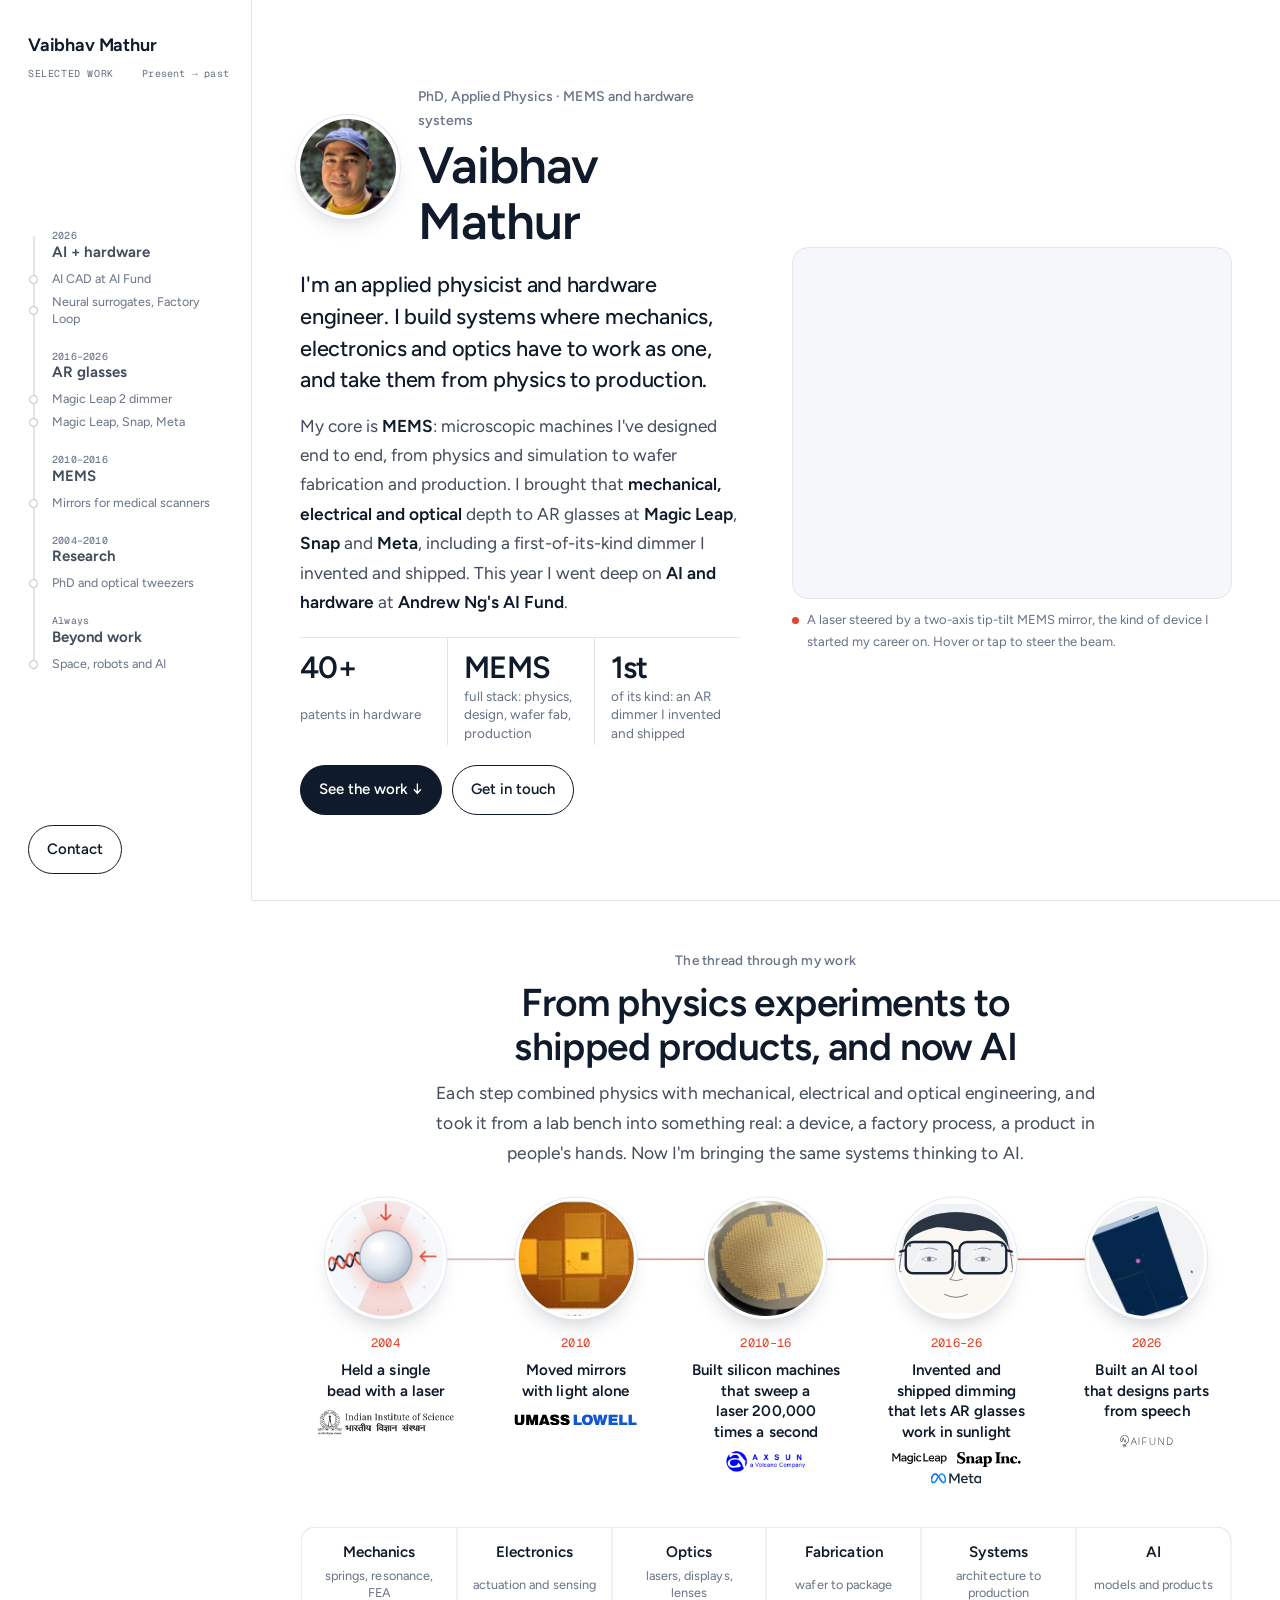
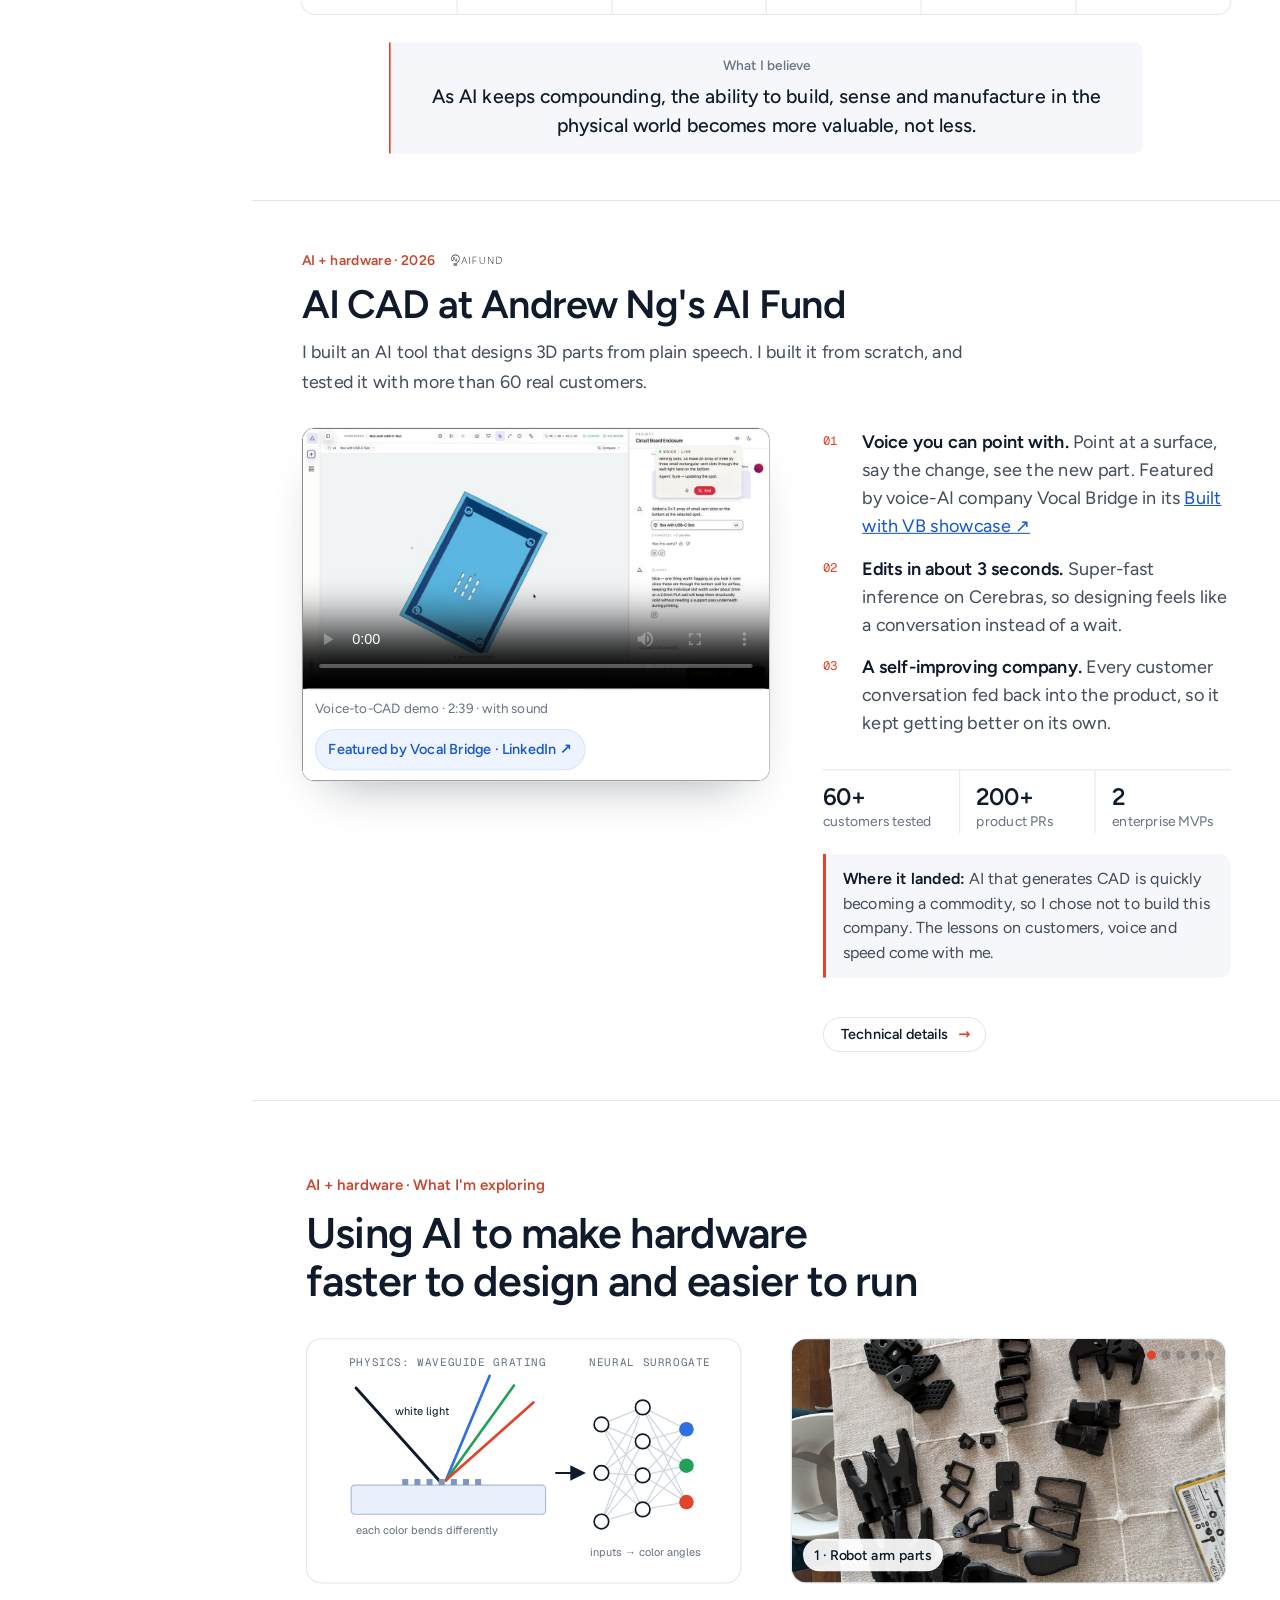
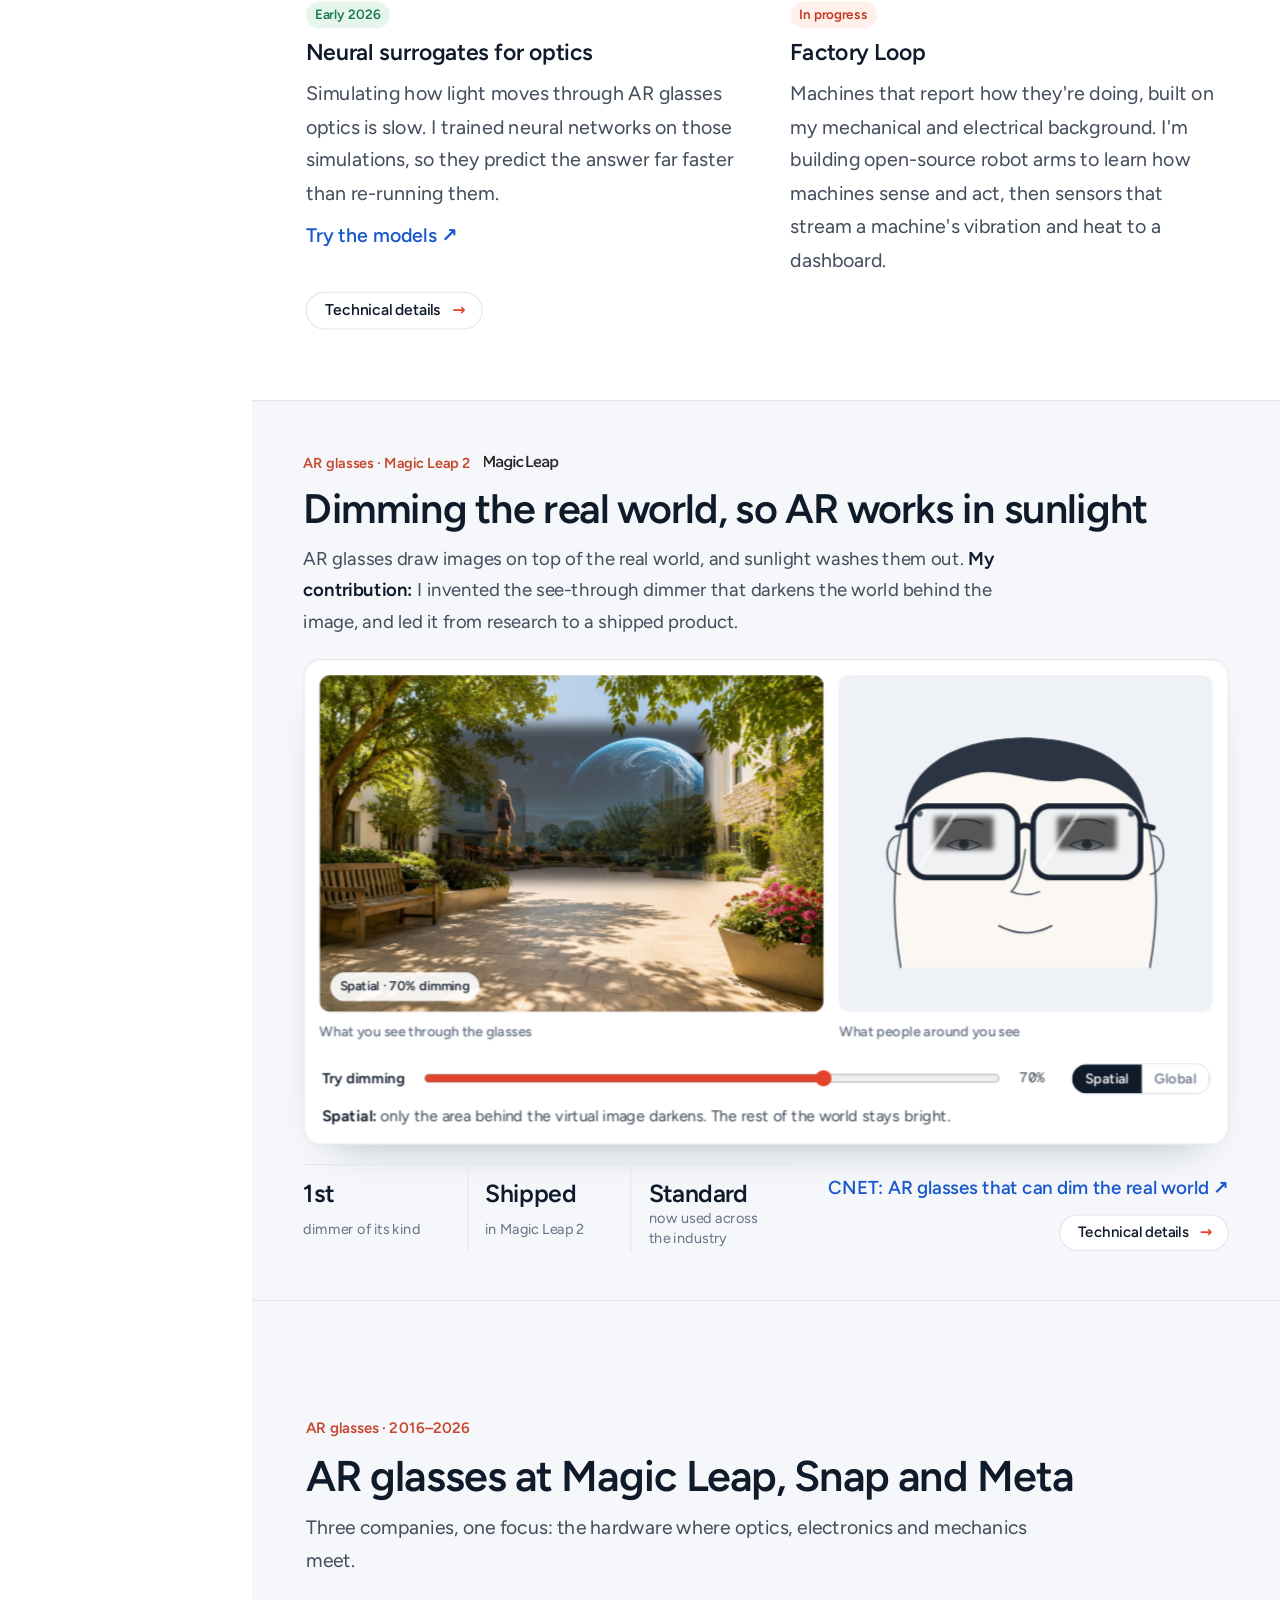
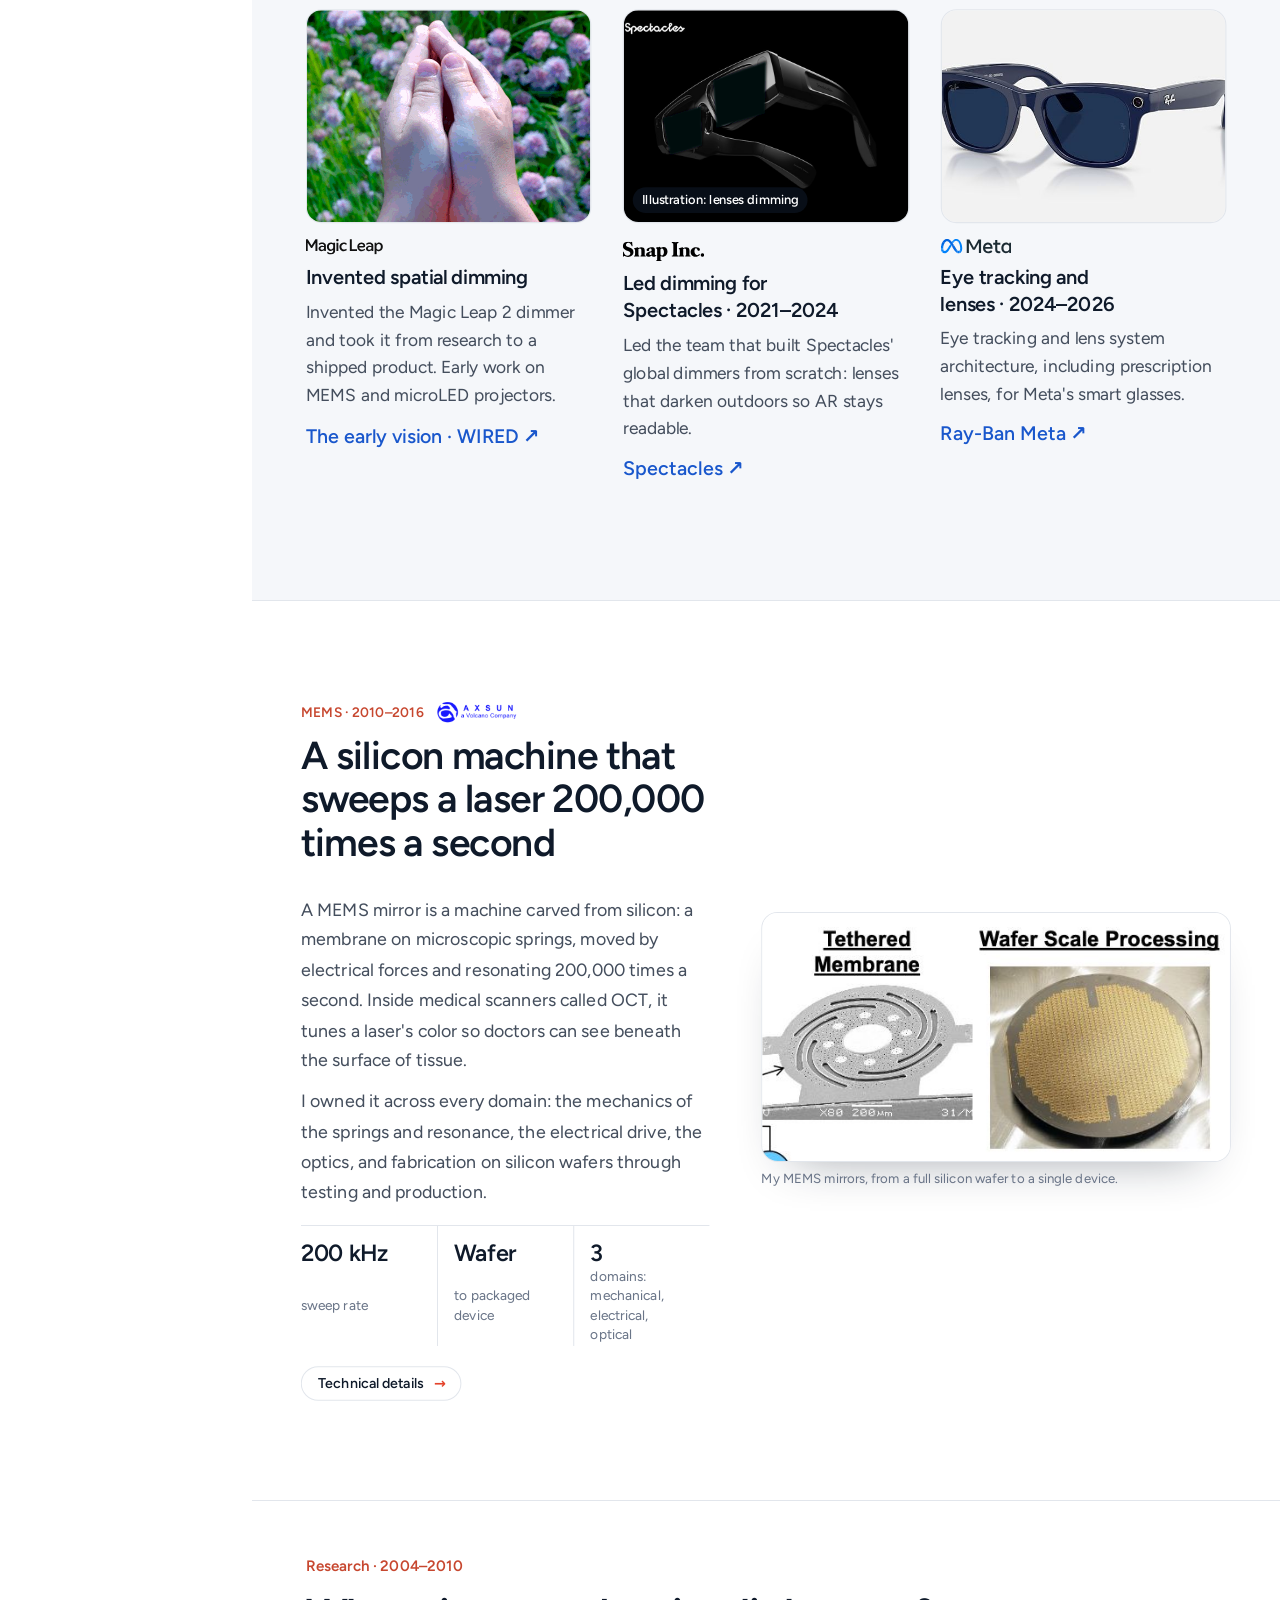
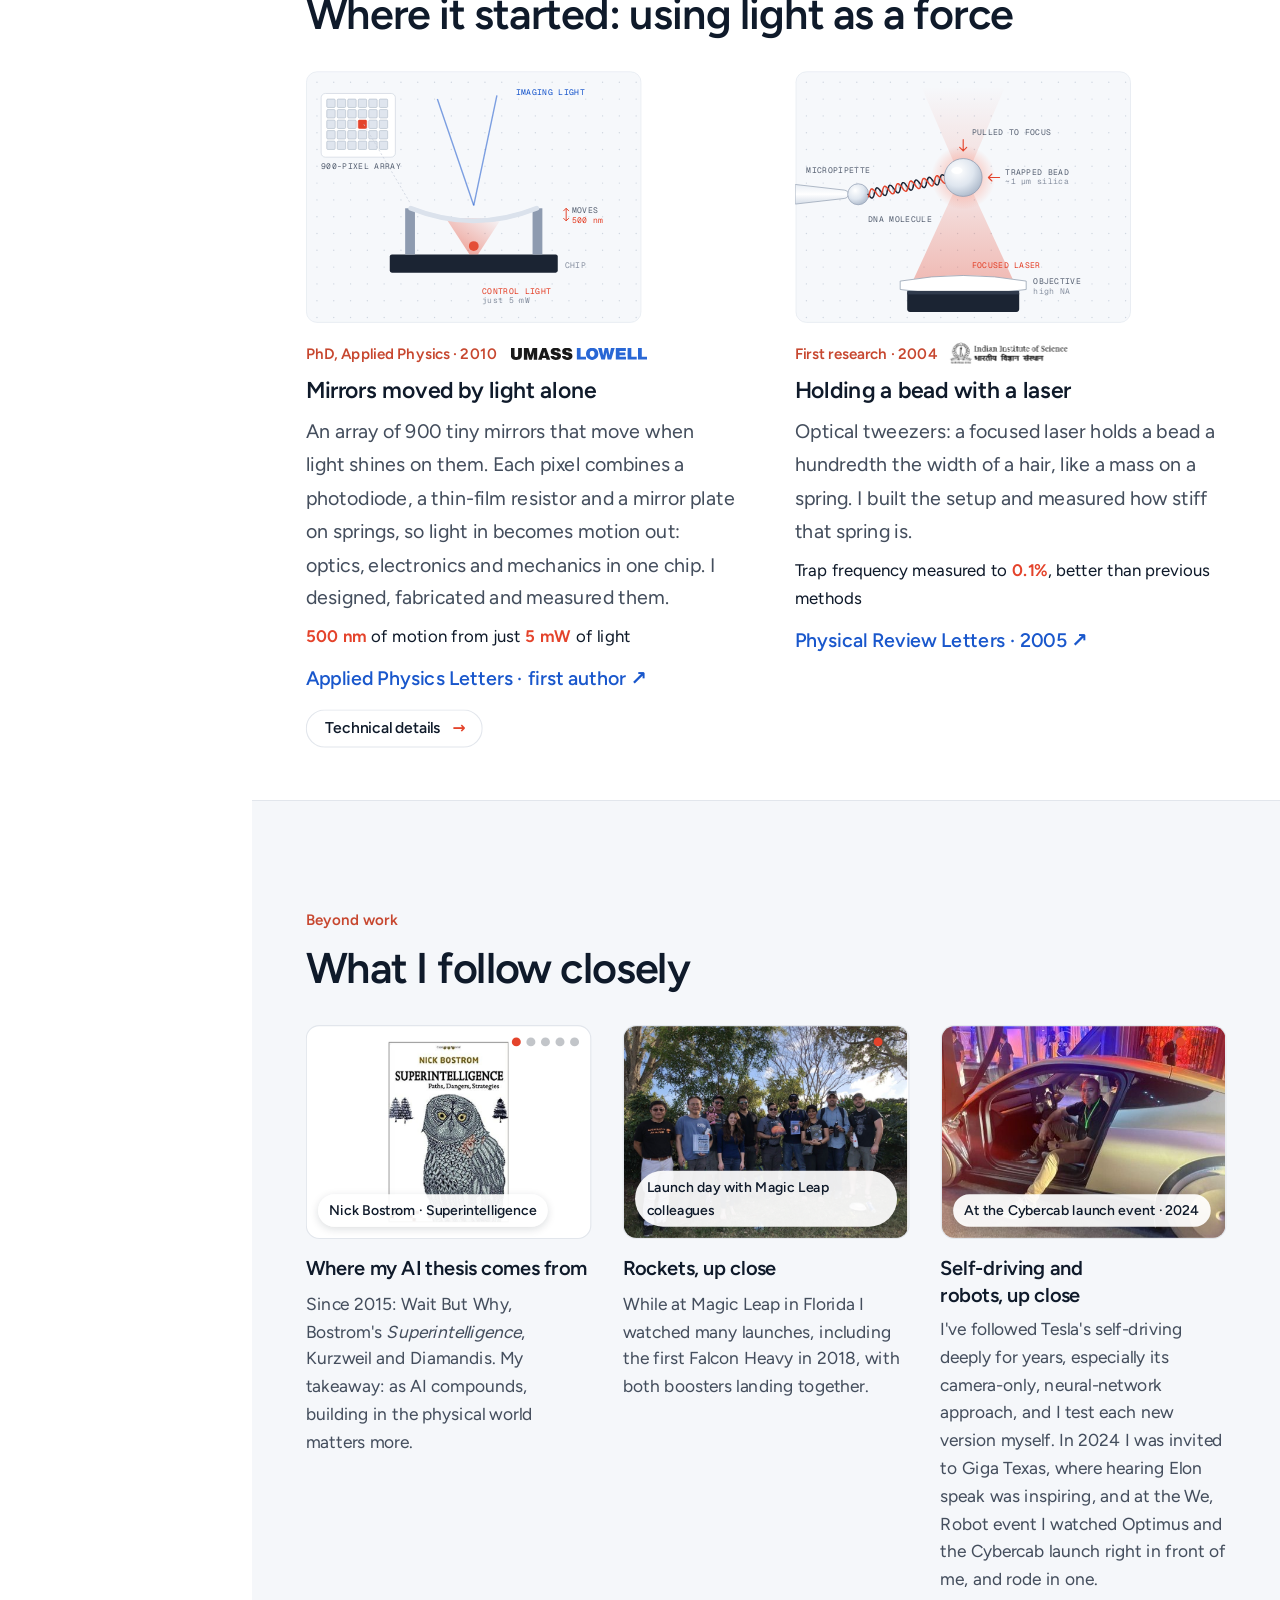
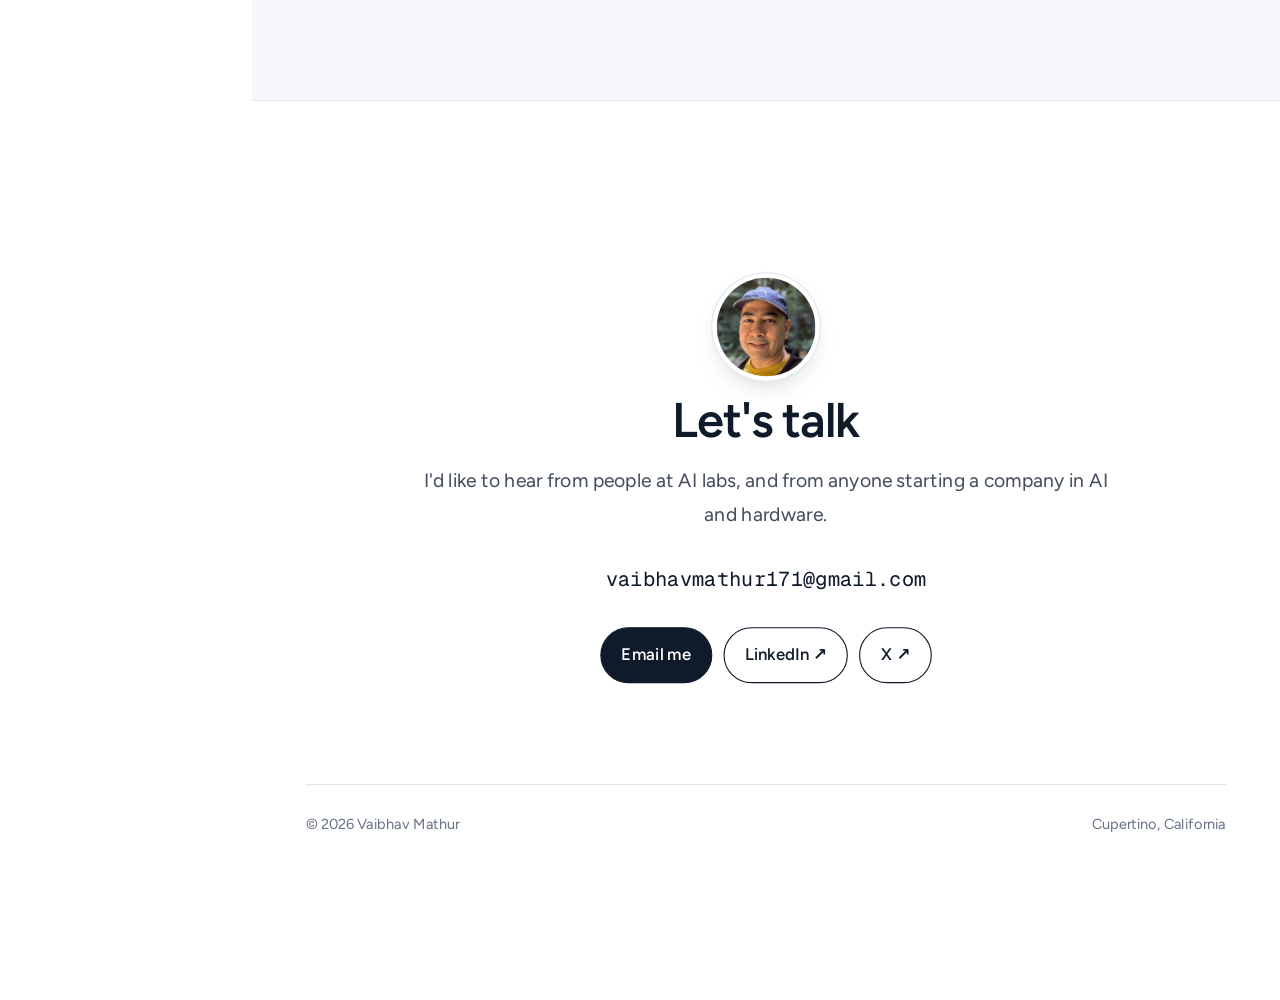
==== commit 1f5ee7df: "Redesign: simpler story-led site with technical-details drawer, dimming lab and MEMS-first positioni" ====
--- a/index.html
+++ b/index.html
@@ -4,11 +4,11 @@
 <meta charset="utf-8">
 <meta name="viewport" content="width=device-width, initial-scale=1, viewport-fit=cover">
 <title>Vaibhav Mathur, PhD</title>
-<meta name="description" content="Applied physicist who invents hardware and takes it into production: state-of-the-art dimming for AR glasses at Magic Leap and Snap, eye tracking and lens systems at Meta, MEMS mirrors, and now AI.">
+<meta name="description" content="Applied physicist and hardware engineer: full-stack MEMS, mechanical, electrical and optical systems taken from physics to production. Invented and shipped a first-of-its-kind AR dimmer at Magic Leap; now building at the edge of AI and hardware.">
 <meta property="og:type" content="website">
 <meta property="og:url" content="https://vaibhavmathur171-git.github.io/">
 <meta property="og:title" content="Vaibhav Mathur, PhD">
-<meta property="og:description" content="Applied physicist who invents hardware and takes it into production: AR dimming at Magic Leap and Snap, eye tracking and lenses at Meta, and now AI and hardware.">
+<meta property="og:description" content="Applied physicist and hardware engineer: full-stack MEMS and cross-domain hardware systems, from physics to production. Now building at the edge of AI and hardware.">
 <meta property="og:image" content="https://vaibhavmathur171-git.github.io/og-image.jpg">
 <meta name="twitter:card" content="summary_large_image">
 <meta name="theme-color" content="#ffffff">
@@ -16,17 +16,24 @@
 <link rel="stylesheet" href="styles.css">
 </head>
 <body>
+
+
+
+
+
+
+
+
 <!--BODY-START-->
 <nav class="rail" aria-label="Chapters">
   <div class="wrap rail-in">
     <a class="brand" href="#top">Vaibhav Mathur</a>
     <span class="tl-cap">Selected work <i>Present → past</i></span>
     <ol class="stops">
-      <li data-ch="ai"><a class="ch" href="#ai"><span class="yr">2026</span><b>AI + hardware</b><span class="lg" aria-hidden="true"><img class="ink" src="assets/logos/aifund.svg" alt=""></span></a><div class="subs"><a href="#ai" title="AI CAD at AI Fund"><span>AI CAD at AI Fund</span></a><a href="#ai-featured" title="Voice + fast inference"><span>Voice + fast inference</span></a><a href="#ai-projects" title="Neural surrogates, Factory Loop"><span>Neural surrogates, Factory Loop</span></a></div></li>
-      <li data-ch="ar"><a class="ch" href="#ar"><span class="yr">2016–2026</span><b>AR glasses</b><span class="lg" aria-hidden="true"><img src="assets/logos/magicleap.svg" alt=""><img src="assets/logos/snap.svg" alt=""><img src="assets/logos/meta.svg" alt=""></span></a><div class="subs"><a href="#ar" title="Magic Leap, Snap, Meta"><span>Magic Leap, Snap, Meta</span></a><a href="#ar-dimming" title="Magic Leap 2 dimmer"><span>Magic Leap 2 dimmer</span></a><a href="#ar-more" title="Snap dimmers, Meta lenses"><span>Snap dimmers, Meta lenses</span></a></div></li>
-      <li data-ch="mems"><a class="ch" href="#mems"><span class="yr">2010–2016</span><b>MEMS</b></a><div class="subs"><a href="#mems" title="Tunable filters for medical imaging"><span>Tunable filters for medical imaging</span></a></div></li>
-      <li data-ch="phd"><a class="ch" href="#phd"><span class="yr">2010</span><b>PhD</b><span class="lg" aria-hidden="true"><img src="assets/logos/uml.svg" alt=""></span></a><div class="subs"><a href="#phd" title="Mirrors moved by light"><span>Mirrors moved by light</span></a></div></li>
-      <li data-ch="iisc"><a class="ch" href="#iisc"><span class="yr">2004</span><b>First research</b></a><div class="subs"><a href="#iisc" title="Optical tweezers"><span>Optical tweezers</span></a></div></li>
+      <li data-ch="ai"><a class="ch" href="#ai"><span class="yr">2026</span><b>AI + hardware</b></a><div class="subs"><a href="#ai" title="AI CAD at AI Fund"><span>AI CAD at AI Fund</span></a><a href="#ai-next" title="Neural surrogates, Factory Loop"><span>Neural surrogates, Factory Loop</span></a></div></li>
+      <li data-ch="ar"><a class="ch" href="#ar"><span class="yr">2016–2026</span><b>AR glasses</b></a><div class="subs"><a href="#ar" title="Magic Leap 2 dimmer"><span>Magic Leap 2 dimmer</span></a><a href="#ar-more" title="Magic Leap, Snap, Meta"><span>Magic Leap, Snap, Meta</span></a></div></li>
+      <li data-ch="mems"><a class="ch" href="#mems"><span class="yr">2010–2016</span><b>MEMS</b></a><div class="subs"><a href="#mems" title="Mirrors for medical scanners"><span>Mirrors for medical scanners</span></a></div></li>
+      <li data-ch="roots"><a class="ch" href="#roots"><span class="yr">2004–2010</span><b>Research</b></a><div class="subs"><a href="#roots" title="PhD and optical tweezers"><span>PhD and optical tweezers</span></a></div></li>
       <li data-ch="interests"><a class="ch" href="#interests"><span class="yr">Always</span><b>Beyond work</b></a><div class="subs"><a href="#interests" title="Space, robots and AI"><span>Space, robots and AI</span></a></div></li>
     </ol>
     <a class="btn" href="#contact">Contact</a>
@@ -39,7 +46,7 @@
     <div class="hero-grid">
     <div class="hero-id">
       <img class="portrait" src="assets/portrait.jpg" alt="Vaibhav Mathur" width="400" height="400">
-      <div><span class="label">PhD, Applied Physics · Cupertino, CA</span>
+      <div><span class="label">PhD, Applied Physics · MEMS and hardware systems</span>
       <h1>Vaibhav Mathur</h1></div>
     </div>
     <figure class="bench">
@@ -47,55 +54,56 @@
       <figcaption><span class="dot"></span><span>A laser steered by a two-axis tip-tilt MEMS mirror, the kind of device I started my career on. Hover or tap to steer the beam.</span></figcaption>
     </figure>
     <div class="hero-copy">
-      <p class="lede">I'm an applied physicist. I invent hardware and take it into production. In AR and VR, I've made significant contributions to original, state-of-the-art <b>dimming technologies</b> at <b>Magic Leap</b> and <b>Snap</b>, which keep digital images visible in bright sunlight. One is a first-of-its-kind dimmer, now an industry standard. At <b>Meta</b>, I worked on <b>eye tracking</b> and <b>lens system architecture</b>. Before that, I built <b>microscopic moving mirrors</b> for medical scanners.</p>
-      <p class="lede pivot">This year, I decided to go deep on <b>AI and hardware</b>, searching for the problem worth tackling. What I've explored so far:</p>
-      <ul class="now" aria-label="What I've explored so far in AI">
-        <li><span>Explored AI design tools at <b>Andrew Ng's AI Fund</b> studio, especially pushing the interfaces: <b>voice</b> and <b>super-fast inference</b>, and built it as an <b>AI-native, self-improving company</b></span></li>
-        <li><span>Built my own <b>neural surrogate</b> machine learning models that replace slow physics simulations</span></li>
-        <li><span><b>Factory Loop</b>, an early idea for machines that sense and monitor themselves</span></li>
-      </ul>
-      <div class="cta"><a class="btn p" href="#ai">See my AI work ↓</a><a class="btn" href="#contact">Get in touch</a></div>
-    </div>
-    </div>
-  </div></div>
-</section>
-
-<section class="slide" id="overview" data-nav="">
-  <div class="fit"><div class="wrap">
-    <div class="overview">
-      <p class="conviction big"><span class="label">My conviction</span>Rapid advances in AI will keep compounding, making the ability to build, sense and manufacture in the physical world even more important.</p>
-      <div class="stats">
-    <div><b>40+</b><small>patents in innovative hardware</small></div>
-    <div><b>1st</b><small>of its kind: invented and shipped, now an industry standard</small></div>
-    <div><b>60+</b><small>customers tested with AI CAD</small></div>
-  </div>
-      <div class="ov-grid">
-        <div class="work"><div class="work-head"><span class="label">Selected work</span><span class="label">Present → past</span></div>
-        <ol>
-    <li><a href="#ai"><span class="y">2026</span><span class="t">AI + the physical world<small>AI CAD, visual search, neural surrogates</small></span><span class="logos"><img class="ink" src="assets/logos/aifund.svg" alt="AI Fund" style="height:24px"></span><span class="arrow">↓</span></a></li>
-    <li><a href="#ar"><span class="y">2016–2026</span><span class="t">AR / VR glasses<small>Dimming at Magic Leap and Snap · eye tracking and lenses at Meta</small></span><span class="logos"><img src="assets/logos/magicleap.svg" alt="Magic Leap" style="height:15px"><img src="assets/logos/snap.svg" alt="Snap Inc." style="height:22px"><img src="assets/logos/meta.svg" alt="Meta" style="height:15px"></span><span class="arrow">↓</span></a></li>
-    <li><a href="#mems"><span class="y">2010–2016</span><span class="t">MEMS &amp; microfabrication<small>Microscopic moving mirrors for medical scanners</small></span><span class="logos"><img src="assets/logos/axsun-color.png" alt="Axsun Technologies" style="height:26px"></span><span class="arrow">↓</span></a></li>
-    <li><a href="#phd"><span class="y">2010</span><span class="t">PhD · MEMS research<small>Tiny mirrors moved by light</small></span><span class="logos"><img src="assets/logos/uml.svg" alt="UMass Lowell" style="height:12px"></span><span class="arrow">↓</span></a></li>
-    <li><a href="#iisc"><span class="y">2004</span><span class="t">Optical tweezers<small>Indian Institute of Science, Bangalore</small></span><span class="logos"><img class="ink" src="assets/logos/iisc.png" alt="Indian Institute of Science" style="height:26px"></span><span class="arrow">↓</span></a></li>
-  </ol></div>
-        <div class="strip" aria-label="Moments in page order; each links to its chapter">
-    <a href="#ai" style="--r:-1.4deg"><img src="assets/cad-voice-frame.jpg" alt="AI CAD voice session adding a USB-C slot" style="object-position:left top"><span class="pc">AI CAD: editing a 3D part by voice · 2026</span><span class="to">AI ↓</span></a>
-    <a href="#ai" style="--r:1.2deg"><img src="assets/personal-robot.jpg" alt="Robot arm on a desk"><span class="pc">Tinkering and exploring in hardware</span><span class="to">AI + hardware ↓</span></a>
-    <a href="#ar" style="--r:-1deg"><img src="assets/ar-prototype-anonymized.jpg" alt="Early AR dimming prototype on a test head"><span class="pc">Magic Leap 2 dimmer · early AR testing</span><span class="to">AR glasses ↓</span></a>
-    <a href="#mems" style="--r:1.4deg"><img src="assets/axsun-mirror-wafer.jpg" alt="MEMS mirror and wafer" style="object-position:center"><span class="pc">My MEMS mirrors, wafer to device</span><span class="to">MEMS ↓</span></a>
-    <a href="#interests" style="--r:-1.3deg"><img src="assets/personal-optimus.jpg" alt="Vaibhav with Tesla's Optimus robot"><span class="pc">With Tesla's Optimus robot · 2024</span><span class="to">Beyond work ↓</span></a>
-    <a href="#interests" style="--r:1deg"><img src="assets/wbw-intelligence-takeoff.png" alt="Wait But Why intelligence takeoff sketch"><span class="pc">The sketch that sparked my AI curiosity</span><span class="to">Beyond work ↓</span></a>
-  </div>
-      </div>
-    </div>
-  </div></div>
-</section>
-
+      <p class="lede big">I'm an applied physicist and hardware engineer. I build systems where mechanics, electronics and optics have to work as one, and take them from physics to production.</p>
+      <p class="lede">My core is <b>MEMS</b>: microscopic machines I've designed end to end, from physics and simulation to wafer fabrication and production. I brought that <b>mechanical, electrical and optical</b> depth to AR glasses at <b>Magic Leap</b>, <b>Snap</b> and <b>Meta</b>, including a first-of-its-kind dimmer I invented and shipped. This year I went deep on <b>AI and hardware</b> at <b>Andrew Ng's AI Fund</b>.</p>
+      <div class="proof">
+        <div><b>40+</b><span>patents in hardware</span></div>
+        <div><b>MEMS</b><span>full stack: physics, design, wafer fab, production</span></div>
+        <div><b>1st</b><span>of its kind: an AR dimmer I invented and shipped</span></div>
+      </div>
+      <div class="cta"><a class="btn p" href="#thread">See the work ↓</a><a class="btn" href="#contact">Get in touch</a></div>
+    </div>
+    </div>
+  </div></div>
+</section>
+<section class="slide" id="thread" data-nav="">
+  <div class="fit"><div class="wrap">
+    <div class="head center">
+      <span class="kicker">The thread through my work</span>
+      <h2>From physics experiments to shipped products, and now AI</h2>
+      <p class="lede">Each step combined physics with mechanical, electrical and optical engineering, and took it from a lab bench into something real: a device, a factory process, a product in people's hands. Now I'm bringing the same systems thinking to AI.</p>
+    </div>
+    <ol class="thread" aria-label="From first research to today">
+      <span class="beamline" aria-hidden="true"><i></i></span>
+      <li><a href="#roots"><span class="ic"><img src="assets/thread/tweezers.jpg" alt="Illustration: a laser beam trapping a microscopic bead"></span><span class="y">2004</span><b>Held a single bead with a laser</b><span class="lgs"><img class="ink" src="assets/logos/iisc.png" alt="Indian Institute of Science" style="height:26px"></span></a></li><li><a href="#roots"><span class="ic"><img src="assets/thread/phd.jpg" alt="My fabricated light-driven micro-mirror device"></span><span class="y">2010</span><b>Moved mirrors with light alone</b><span class="lgs"><img src="assets/logos/uml.svg" alt="UMass Lowell" style="height:11px"></span></a></li><li><a href="#mems"><span class="ic"><img src="assets/thread/mems.jpg" alt="A silicon wafer of my MEMS mirrors, reflecting light"></span><span class="y">2010–16</span><b>Built silicon machines that sweep a laser 200,000 times a second</b><span class="lgs"><img src="assets/logos/axsun-color.png" alt="Axsun Technologies" style="height:22px"></span></a></li><li><a href="#ar"><span class="ic"><svg class="gsk blink" viewBox="70 70 340 180" preserveAspectRatio="xMidYMid meet" role="img" aria-label="Sketch of a person wearing AR glasses, seen from the front; the lenses darken with the same mask as the view inside"><defs><clipPath id="thc0"><rect x="92" y="112" width="138" height="92" rx="22"/></clipPath><clipPath id="thc1"><rect x="250" y="112" width="138" height="92" rx="22"/></clipPath><filter id="thb" x="-30%" y="-30%" width="160%" height="160%"><feGaussianBlur stdDeviation="3.2"/></filter></defs><rect width="480" height="320" fill="#eef2f6"/><path d="M80 320 C 64 230 70 110 120 60 C 170 14 310 14 360 60 C 410 110 416 230 400 320" fill="#fbf7f2" stroke="#3a4556" stroke-width="2"/>
+      <path d="M86 128 C 84 70 140 26 240 24 C 340 26 396 70 394 128 C 380 92 330 70 300 78 C 262 88 214 62 176 70 C 130 80 98 100 86 128 Z" fill="#2b3442"/>
+      <path d="M78 150 C 58 150 56 196 80 200 M402 150 C 422 150 424 196 400 200" fill="none" stroke="#3a4556" stroke-width="2"/>
+      <path d="M240 168 C 236 196 232 212 222 222 Q 240 230 258 222" fill="none" stroke="#3a4556" stroke-width="1.8" stroke-linecap="round"/>
+      <path d="M206 266 Q 240 284 274 266" fill="none" stroke="#3a4556" stroke-width="2" stroke-linecap="round"/><g class="eye"><path d="M139.0 162.6 Q161.0 148.6 183.0 162.6 Q161.0 174.6 139.0 162.6 Z" fill="#fff" stroke="#3a4556" stroke-width="1.6"/><circle cx="161.0" cy="161.6" r="6.5" fill="#3a4556"/><path d="M137.0 135.0 Q161.0 123.96000000000001 185.0 135.0" fill="none" stroke="#3a4556" stroke-width="2" stroke-linecap="round"/></g><g class="eye"><path d="M297.0 162.6 Q319.0 148.6 341.0 162.6 Q319.0 174.6 297.0 162.6 Z" fill="#fff" stroke="#3a4556" stroke-width="1.6"/><circle cx="319.0" cy="161.6" r="6.5" fill="#3a4556"/><path d="M295.0 135.0 Q319.0 123.96000000000001 343.0 135.0" fill="none" stroke="#3a4556" stroke-width="2" stroke-linecap="round"/></g><g clip-path="url(#thc0)"><rect x="92" y="112" width="138" height="92" fill="rgba(210,226,244,.28)"/>
+      <rect class="lg" x="92" y="112" width="138" height="92"/><rect class="ls" x="123.0" y="125.5" width="76.1" height="42.9" rx="4" filter="url(#thb)"/>
+      <path d="M104 190 L149.96 122" stroke="#fff" stroke-opacity=".55" stroke-width="5" stroke-linecap="round"/></g><g clip-path="url(#thc1)"><rect x="250" y="112" width="138" height="92" fill="rgba(210,226,244,.28)"/>
+      <rect class="lg" x="250" y="112" width="138" height="92"/><rect class="ls" x="281.0" y="125.5" width="76.1" height="42.9" rx="4" filter="url(#thb)"/>
+      <path d="M262 190 L307.96 122" stroke="#fff" stroke-opacity=".55" stroke-width="5" stroke-linecap="round"/></g><rect x="92" y="112" width="138" height="92" rx="22" fill="none" stroke="#1b2433" stroke-width="7"/><rect x="250" y="112" width="138" height="92" rx="22" fill="none" stroke="#1b2433" stroke-width="7"/><path d="M230 142 Q 240 132 250 142" fill="none" stroke="#1b2433" stroke-width="7"/><path d="M92 136 L 76 140 M388 136 L 404 140" stroke="#1b2433" stroke-width="7" stroke-linecap="round"/><circle cx="104" cy="122" r="4" fill="#5b6576"/><circle cx="376" cy="122" r="4" fill="#5b6576"/></svg></span><span class="y">2016–26</span><b>Invented and shipped dimming that lets AR glasses work in sunlight</b><span class="lgs"><img src="assets/logos/magicleap.svg" alt="Magic Leap" style="height:11px"><img src="assets/logos/snap.svg" alt="Snap Inc." style="height:17px"><img src="assets/logos/meta.svg" alt="Meta" style="height:11px"></span></a></li><li><a href="#ai"><span class="ic"><img src="assets/thread/ai.jpg" alt="A 3D part being edited by voice in my AI CAD tool"></span><span class="y">2026</span><b>Built an AI tool that designs parts from speech</b><span class="lgs"><img class="ink" src="assets/logos/aifund.svg" alt="AI Fund" style="height:19px"></span></a></li>
+    </ol>
+    <ul class="domains" aria-label="Domains I work across">
+      <li><b>Mechanics</b><span>springs, resonance, FEA</span></li>
+      <li><b>Electronics</b><span>actuation and sensing</span></li>
+      <li><b>Optics</b><span>lasers, displays, lenses</span></li>
+      <li><b>Fabrication</b><span>wafer to package</span></li>
+      <li><b>Systems</b><span>architecture to production</span></li>
+      <li><b>AI</b><span>models and products</span></li>
+    </ul>
+    <p class="conviction"><span class="kicker">What I believe</span>As AI keeps compounding, the ability to build, sense and manufacture in the physical world becomes more valuable, not less.</p>
+  </div></div>
+</section>
 <section class="slide" id="ai" data-nav="ai">
   <div class="fit"><div class="wrap">
-    <div class="ch-label"><span class="label hot">AI · 2026</span><span class="logos"><img class="ink" src="assets/logos/aifund.svg" alt="AI Fund" style="height:22px"></span></div>
-    <h2 style="margin:10px 0 clamp(18px,3vh,30px)">AI CAD at Andrew Ng's AI Fund</h2>
-    <div class="cad">
+    <div class="head">
+      <span class="kicker"><b>AI + hardware · 2026</b><img class="ink" src="assets/logos/aifund.svg" alt="AI Fund" style="height:18px"></span>
+      <h2>AI CAD at Andrew Ng's AI Fund</h2>
+      <p class="lede">I built an AI tool that designs 3D parts from plain speech. I built it from scratch, and tested it with more than 60 real customers.</p>
+    </div>
+    <div class="pair">
       <figure class="player">
         <div class="screen-wrap">
         <video controls preload="metadata" playsinline poster="assets/cad-poster.jpg" aria-label="Voice-to-CAD demo, 2 minutes 39 seconds, with sound">
@@ -107,85 +115,36 @@
           <a class="chip" href="https://www.linkedin.com/posts/vocal-bridge_voicewithvb-builtwithvb-voiceai-activity-7508910916709564416-PaYq" target="_blank" rel="noopener">Featured by Vocal Bridge · LinkedIn ↗</a>
         </figcaption>
       </figure>
-      <div class="cad-copy">
-        <p class="lede" style="margin:0">At <b>Andrew Ng's AI Fund</b>, I built an AI CAD product from scratch and tested it with <b>60+ real customers</b>. Voice-agent company <b>Vocal Bridge</b> featured it in its <a href="https://vocalbridgeai.com/built-with-vb/ai-cad" target="_blank" rel="noopener">Built with VB showcase ↗</a></p>
-        <div class="why">
-          <span class="label">What I set out to do</span>
-          <ol class="flow">
-            <li><span><b>Build a product from scratch</b>, and understand every part of it.</span></li>
-            <li><span><b>Talk to real customers</b> and let their feedback drive the roadmap.</span></li>
-            <li><span><b>Run a self-improving company.</b> Every customer conversation and all context went into the company, feeding a product that kept improving itself.</span></li>
-          </ol>
+      <div class="points">
+        <div class="pt"><span class="n">01</span><div><b>Voice you can point with.</b> Point at a surface, say the change, see the new part. Featured by voice-AI company Vocal Bridge in its <a href="https://vocalbridgeai.com/built-with-vb/ai-cad" target="_blank" rel="noopener">Built with VB showcase ↗</a></div></div>
+        <div class="pt"><span class="n">02</span><div><b>Edits in about 3 seconds.</b> Super-fast inference on Cerebras, so designing feels like a conversation instead of a wait.</div></div>
+        <div class="pt"><span class="n">03</span><div><b>A self-improving company.</b> Every customer conversation fed back into the product, so it kept getting better on its own.</div></div>
+        <div class="proof sm">
+          <div><b>60+</b><span>customers tested</span></div>
+          <div><b>200+</b><span>product PRs</span></div>
+          <div><b>2</b><span>enterprise MVPs</span></div>
         </div>
-        <p class="learned"><b>What I learned:</b> how to build a fully self-improving, AI-native product.</p>
-        <div class="contrib"><span class="label">My contributions</span><a class="chip" href="#ai-featured">Voice interface</a><a class="chip" href="#ai-featured">Super-fast inference</a></div>
-        <div class="minis">
-          <div><b>60+</b><small>customers tested</small></div>
-          <div><b>200+</b><small>product PRs</small></div>
-          <div><b>2</b><small>enterprise MVPs</small></div>
-        </div>
-      </div>
-    </div>
-  </div></div>
-</section>
-
-<section class="slide" id="ai-featured" data-nav="ai">
-  <div class="fit"><div class="wrap">
-    <div class="ch-label"><span class="label hot">AI · What I contributed</span></div>
-    <h2 style="margin:10px 0 6px">Making AI CAD useful: voice and super-fast inference</h2>
-    <p class="lede" style="margin:0 0 clamp(16px,2.6vh,26px)">Generating CAD with AI is quickly becoming a commodity. Working with real customers, I focused on making it actually useful, with two contributions: a <b>voice interface</b> you point and talk to, and <b>super-fast inference</b> so each edit returns in seconds (early access via AI Fund). Voice-agent company <b>Vocal Bridge</b> featured the work.</p>
-    <div class="explore">
-      <article class="xcard">
-        <img src="assets/cad-voice-crop.jpg" alt="Live voice session: &quot;I want to make a USB-C slot right here&quot;">
-        <div class="b"><span class="label">Voice agents · Vocal Bridge</span>
-          <h4>Voice interface</h4>
-          <p>Featured by Vocal Bridge in its Built with VB showcase: <i>"Point at a surface, describe an edit, and inspect the next revision."</i></p>
-          <a class="link" href="https://vocalbridgeai.com/built-with-vb/ai-cad" target="_blank" rel="noopener">Product showcase ↗</a>
-          <a class="link" href="https://www.linkedin.com/posts/vocal-bridge_voicewithvb-builtwithvb-voiceai-activity-7508910916709564416-PaYq" target="_blank" rel="noopener">▶ 20-second clip on LinkedIn ↗</a></div>
-      </article>
-      <article class="xcard">
-        <svg class="xart" viewBox="0 0 320 180" role="img" aria-label="Turbo mode: a voice request turned into an updated model in 3.0 seconds, running GPT-OSS on Cerebras">
-          <rect width="320" height="180" fill="#f5f7fa"/>
-          <rect x="62" y="28" width="196" height="58" rx="10" fill="#1a1f29"/>
-          <rect x="74" y="42" width="78" height="30" rx="5" fill="#f2a516"/>
-          <text x="113" y="62" text-anchor="middle" font-family="Geist Mono, monospace" font-size="12" font-weight="700" fill="#1a1f29">⚡ Turbo ON</text>
-          <text x="166" y="58" font-family="Geist Mono, monospace" font-size="20" font-weight="700" fill="#fff">3.0s</text>
-          <text x="166" y="74" font-family="Geist Mono, monospace" font-size="8.5" fill="#aab3c2">GPT-OSS @ Cerebras</text>
-          <line x1="40" y1="128" x2="280" y2="128" stroke="#cfd6e0" stroke-width="2"/>
-          <circle cx="40" cy="128" r="6" fill="#0f1a2a"/><circle cx="280" cy="128" r="6" fill="#e4432b"/>
-          <text x="40" y="152" text-anchor="middle" font-family="Geist, sans-serif" font-size="10" fill="#3a4556">you speak</text>
-          <text x="280" y="152" text-anchor="middle" font-family="Geist, sans-serif" font-size="10" fill="#3a4556">model updated</text>
-          <text x="160" y="120" text-anchor="middle" font-family="Geist Mono, monospace" font-size="10" fill="#e4432b">~3 s</text>
-        </svg>
-        <div class="b"><span class="label">Super-fast inference · Cerebras</span>
-          <h4>Super-fast inference</h4>
-          <p>Edits come back in about 3 seconds, so talking to the model feels like a conversation instead of a wait.</p>
-          <a class="link" href="https://www.cerebras.ai/blog/openai-gpt-oss-120b-runs-fastest-on-cerebras" target="_blank" rel="noopener">Cerebras ↗</a></div>
-      </article>
-      <article class="xcard">
-        <img src="assets/penro-workspace.jpg" alt="CAD workspace with a part">
-        <div class="b"><span class="label">CAD visual search · 2 enterprise MVPs</span>
-          <h4>Shape search for CAD libraries</h4>
-          <p>Eight rendered views plus geometry measurements to search large CAD libraries.</p></div>
-      </article>
-    </div>
-    <div class="fund">
-      <img src="assets/andrew-ng-aifund.jpg" alt="Andrew Ng">
-      <div>
-        <h4>Andrew Ng's AI Fund</h4>
-        <p class="q">Selected after an intensive build challenge. <b>Where it landed:</b> with basic AI CAD becoming a commodity, I decided it isn't the company I want to build. The customer work, voice and speed lessons come with me.</p>
-      </div>
-      <a class="chip" href="https://aifund.ai/" target="_blank" rel="noopener">Explore AI Fund ↗</a>
-    </div>
-  </div></div>
-</section>
-
-<section class="slide" id="ai-projects" data-nav="ai">
-  <div class="fit"><div class="wrap">
-    <div class="ch-label"><span class="label hot">AI · What's next</span></div>
-    <div class="cards two">
-      <article class="card">
-        <svg class="art" viewBox="0 0 320 200" role="img" aria-label="Light entering an AR waveguide grating splits into colors; a neural network learns to predict the result">
+        <p class="landed"><b>Where it landed:</b> AI that generates CAD is quickly becoming a commodity, so I chose not to build this company. The lessons on customers, voice and speed come with me.</p>
+        <button class="deep" type="button"><span>Technical details</span><i aria-hidden="true">→</i></button>
+        <template class="notes" data-title="AI CAD · technical details">
+          <h4>Voice interface</h4><p>A voice agent built with Vocal Bridge. You point at a face of the model and describe an edit; the agent turns it into a parametric CAD operation and shows the next revision. Vocal Bridge's description: <i>"Point at a surface, describe an edit, and inspect the next revision."</i></p>
+          <p><a href="https://www.linkedin.com/posts/vocal-bridge_voicewithvb-builtwithvb-voiceai-activity-7508910916709564416-PaYq" target="_blank" rel="noopener">20-second clip on LinkedIn ↗</a></p>
+          <h4>Super-fast inference</h4><p>"Turbo" mode ran GPT-OSS on Cerebras hardware (early access via AI Fund): about 3 seconds from speaking to an updated model. <a href="https://www.cerebras.ai/blog/openai-gpt-oss-120b-runs-fastest-on-cerebras" target="_blank" rel="noopener">Cerebras ↗</a></p>
+          <h4>Shape search for CAD libraries</h4><p>For two enterprise MVPs: search large CAD libraries by shape, using eight rendered views of each part plus geometry measurements.</p>
+          <h4>AI Fund</h4><p>Selected after an intensive build challenge for a residency at Andrew Ng's venture studio. <a href="https://aifund.ai/" target="_blank" rel="noopener">AI Fund ↗</a></p></template>
+      </div>
+    </div>
+  </div></div>
+</section>
+<section class="slide" id="ai-next" data-nav="ai">
+  <div class="fit"><div class="wrap">
+    <div class="head">
+      <span class="kicker"><b>AI + hardware · What I'm exploring</b></span>
+      <h2>Using AI to make hardware faster to design and easier to run</h2>
+    </div>
+    <div class="duo">
+      <article>
+        <div class="vis"><svg class="art" viewBox="0 0 320 200" role="img" aria-label="Light entering an AR waveguide grating splits into colors; a neural network learns to predict the result">
           <rect width="320" height="200" fill="#ffffff"/>
           <text x="16" y="22" font-family="Geist Mono, monospace" font-size="9" fill="#6a7588" letter-spacing=".5">PHYSICS: WAVEGUIDE GRATING</text>
           <line x1="22" y1="40" x2="92" y2="118" stroke="#0f1a2a" stroke-width="2.4" stroke-linecap="round"/>
@@ -206,15 +165,14 @@
           <g fill="#fff" stroke="#0f1a2a" stroke-width="1.4"><circle cx="224" cy="70" r="6"/><circle cx="224" cy="110" r="6"/><circle cx="224" cy="150" r="6"/><circle cx="258" cy="56" r="6"/><circle cx="258" cy="84" r="6"/><circle cx="258" cy="112" r="6"/><circle cx="258" cy="140" r="6"/></g>
           <circle cx="294" cy="74" r="6" fill="#2f6fe4"/><circle cx="294" cy="104" r="6" fill="#22a05a"/><circle cx="294" cy="134" r="6" fill="#e4432b"/>
           <text x="306" y="178" text-anchor="end" font-family="Geist, sans-serif" font-size="9" fill="#6a7588">inputs → color angles</text>
-        </svg>
-        <div class="b"><div class="meta"><span class="label">Neural surrogates</span><span class="tag tg">Early 2026</span></div>
-          <h4>Neural models for optics</h4>
-          <p>Neural networks trained on physics simulations of AR glasses optics. They predict how each color bends, far faster than re-running the simulation.</p>
-          <p class="models"><span>MLP</span><span>ResNet</span><span>1D CNN</span><span>LSTM</span><span>1D U-Net</span></p>
-          <a class="link" href="https://simanova-models.streamlit.app" target="_blank" rel="noopener">Try the models ↗</a></div>
+        </svg></div>
+        <span class="tag tg">Early 2026</span>
+        <h3>Neural surrogates for optics</h3>
+        <p>Simulating how light moves through AR glasses optics is slow. I trained neural networks on those simulations, so they predict the answer far faster than re-running them.</p>
+        <a class="link" href="https://simanova-models.streamlit.app" target="_blank" rel="noopener">Try the models ↗</a>
       </article>
-      <article class="card">
-        <div class="reel card-reel" aria-label="Factory Loop: from robot parts to remote machine sensing">
+      <article>
+        <div class="vis"><div class="reel card-reel" aria-label="Factory Loop: from robot parts to remote machine sensing">
           <figure><img src="assets/personal-robot-parts.jpg" alt="Robot arm parts laid out on a table"><figcaption>1 · Robot arm parts</figcaption></figure>
           <figure><img src="assets/personal-robot-kit.jpg" alt="Robot kit and tools on a table" loading="lazy"><figcaption>2 · Building the kit</figcaption></figure>
           <figure><img src="assets/lerobot-arm.jpg" alt="Assembled LeRobot arm" loading="lazy"><figcaption>3 · Assembled LeRobot arm</figcaption></figure>
@@ -239,143 +197,194 @@
             <circle cx="292" cy="62" r="4" fill="#22a05a"/>
             <text x="304" y="172" text-anchor="end" font-family="Geist, sans-serif" font-size="9" fill="#6a7588">remote dashboard</text>
           </svg><figcaption>Next · sensing machines remotely</figcaption></figure>
-        </div>
-        <div class="b"><div class="meta"><span class="label">Hardware &amp; manufacturing</span><span class="tag to-">In progress</span></div>
-          <h4>Factory Loop</h4>
-          <p><b>Start with robotics:</b> I'm building and programming open-source LeRobot arms to learn, hands on, how machines sense and act.</p>
-          <p><b>Then sense machines remotely:</b> tools that read a machine's vibration and heat and stream them to a dashboard, so you can see how equipment is running without standing next to it.</p></div>
+        </div></div>
+        <span class="tag to-">In progress</span>
+        <h3>Factory Loop</h3>
+        <p>Machines that report how they're doing, built on my mechanical and electrical background. I'm building open-source robot arms to learn how machines sense and act, then sensors that stream a machine's vibration and heat to a dashboard.</p>
       </article>
     </div>
-  </div></div>
-</section>
-
+    <button class="deep" type="button"><span>Technical details</span><i aria-hidden="true">→</i></button>
+    <template class="notes" data-title="Neural surrogates and Factory Loop · technical details">
+      <h4>Neural surrogates</h4><p>Training data comes from physics simulations of diffraction gratings in AR waveguides: inputs are the grating geometry and wavelength, outputs are where each color goes. I compared five architectures on the same data: MLP, ResNet, 1D CNN, LSTM and 1D U-Net.</p>
+      <p><a href="https://simanova-models.streamlit.app" target="_blank" rel="noopener">Interactive model demos ↗</a></p>
+      <h4>Factory Loop</h4><p>Step one is hands-on robotics with open-source LeRobot arms: assembling, calibrating and programming them. Step two is remote machine sensing: vibration and temperature sensors on equipment, streamed to a live dashboard.</p></template>
+  </div></div>
+</section>
 <section class="slide alt" id="ar" data-nav="ar">
   <div class="fit"><div class="wrap">
-<div class="ch-head">
-      <div class="ch-label"><span class="label hot">AR glasses · 2016–2026</span><span class="logos"><img src="assets/logos/magicleap.svg" alt="Magic Leap" style="height:17px"><img src="assets/logos/snap.svg" alt="Snap Inc." style="height:24px"><img src="assets/logos/meta.svg" alt="Meta" style="height:17px"></span></div>
-      <h2>AR glasses at Magic Leap, Snap and Meta</h2>
-      <p class="lede">I've made significant contributions to original, state-of-the-art dimming technologies for AR glasses at Magic Leap and Snap, which keep digital images visible in sunlight. At Meta, I worked on eye tracking and lens system architecture. At Magic Leap I also started on tiny MEMS and microLED projectors.</p>
-    </div>
-<div class="vision">
-      <a class="fig" href="https://www.wired.com/2014/10/google-magic-leap/" target="_blank" rel="noopener"><img src="assets/magic-leap-elephant.gif" alt="Magic Leap's tiny elephant floating in a palm"><span class="cap">The early vision · Magic Leap / WIRED ↗</span></a>
-      <a class="fig" href="https://www.wired.com/2016/04/magic-leap-vr/" target="_blank" rel="noopener"><img src="assets/wired-cover.jpg" alt="WIRED cover featuring Rony Abovitz"><span class="cap">Rony Abovitz · WIRED, 2016 ↗</span></a>
-      <figure class="fig small"><img src="assets/ml2-headset.png" alt="Magic Leap 2 headset"><figcaption class="cap">Magic Leap 2 · the shipped headset</figcaption></figure>
-    </div>
-  </div></div>
-</section>
-
-<section class="slide alt" id="ar-dimming" data-nav="ar">
-  <div class="fit"><div class="wrap">
-    <div class="ch-label"><span class="label hot">AR glasses · Magic Leap 2</span></div>
-<div class="split">
-      <div>
-        <span class="label">Magic Leap 2 · Spatial dimming</span>
-        <h3 style="margin:6px 0 12px">The Magic Leap 2 dimmer</h3>
-        <p><b>The problem:</b> AR glasses draw digital images on top of the real world. In bright sunlight, those images wash out.</p>
-        <p><b>The fix:</b> darken only the part of the world behind the image. I invented the see-through screen that does this and led it from research to a shipped product.</p>
-        <a class="press" href="https://www.cnet.com/tech/computing/features/magic-leap-2-hands-on-ar-glasses-that-can-dim-the-real-world/" target="_blank" rel="noopener">
-          <span class="src">CNET · on my spatial dimming work</span>
-          <h4>Magic Leap 2 hands-on: AR glasses that can dim the real world</h4>
-          <span class="link">Read the story ↗</span></a>
-        <div class="links">
-          <a class="chip" href="https://edition.cnn.com/2022/03/10/tech/magic-leap-new-headset/index.html" target="_blank" rel="noopener">Magic Leap 2 · CNN ↗</a>
-          <a class="chip" href="https://kguttag.com/2022/01/31/magic-leap-2-at-spie-ar-vr-mr-2022/" target="_blank" rel="noopener">Karl Guttag's analysis ↗</a>
-        </div>
-      </div>
-      <div class="demo" id="demo">
+    <div class="head">
+      <span class="kicker"><b>AR glasses · Magic Leap 2</b><img src="assets/logos/magicleap.svg" alt="Magic Leap" style="height:14px"></span>
+      <h2>Dimming the real world, so AR works in sunlight</h2>
+      <p class="lede">AR glasses draw images on top of the real world, and sunlight washes them out. <b>My contribution:</b> I invented the see-through dimmer that darkens the world behind the image, and led it from research to a shipped product.</p>
+    </div>
+    <div class="dimlab" id="demo">
+      <figure class="pane you">
         <div class="view">
           <img class="world" src="assets/ar-courtyard.jpg" alt="Sunny courtyard seen through AR glasses">
           <div class="global"></div>
           <div class="screen"><div class="patch"></div><img src="assets/ar-movie.jpg" alt="Virtual movie screen"></div>
           <span class="hud" id="hud">Spatial · 45% dimming</span>
         </div>
-        <div class="ctl">
-          <label for="dim">Try dimming</label>
-          <input id="dim" type="range" min="0" max="100" value="45">
-          <output id="dimv" for="dim">45%</output>
-          <div class="seg" role="group" aria-label="Dimming mode">
-            <button type="button" id="m-spatial" aria-pressed="true">Spatial</button>
-            <button type="button" id="m-global" aria-pressed="false">Global</button>
-          </div>
+        <figcaption>What you see through the glasses</figcaption>
+      </figure>
+      <figure class="pane them">
+        <div class="view"><svg class="gsk" viewBox="0 0 480 320" preserveAspectRatio="xMidYMid meet" role="img" aria-label="Sketch of a person wearing AR glasses, seen from the front; the lenses darken with the same mask as the view inside"><defs><clipPath id="dmc0"><rect x="92" y="112" width="138" height="92" rx="22"/></clipPath><clipPath id="dmc1"><rect x="250" y="112" width="138" height="92" rx="22"/></clipPath><filter id="dmb" x="-30%" y="-30%" width="160%" height="160%"><feGaussianBlur stdDeviation="3.2"/></filter></defs><rect width="480" height="320" fill="#eef2f6"/><path d="M80 320 C 64 230 70 110 120 60 C 170 14 310 14 360 60 C 410 110 416 230 400 320" fill="#fbf7f2" stroke="#3a4556" stroke-width="2"/>
+      <path d="M86 128 C 84 70 140 26 240 24 C 340 26 396 70 394 128 C 380 92 330 70 300 78 C 262 88 214 62 176 70 C 130 80 98 100 86 128 Z" fill="#2b3442"/>
+      <path d="M78 150 C 58 150 56 196 80 200 M402 150 C 422 150 424 196 400 200" fill="none" stroke="#3a4556" stroke-width="2"/>
+      <path d="M240 168 C 236 196 232 212 222 222 Q 240 230 258 222" fill="none" stroke="#3a4556" stroke-width="1.8" stroke-linecap="round"/>
+      <path d="M206 266 Q 240 284 274 266" fill="none" stroke="#3a4556" stroke-width="2" stroke-linecap="round"/><g class="eye"><path d="M139.0 162.6 Q161.0 148.6 183.0 162.6 Q161.0 174.6 139.0 162.6 Z" fill="#fff" stroke="#3a4556" stroke-width="1.6"/><circle cx="161.0" cy="161.6" r="6.5" fill="#3a4556"/><path d="M137.0 135.0 Q161.0 123.96000000000001 185.0 135.0" fill="none" stroke="#3a4556" stroke-width="2" stroke-linecap="round"/></g><g class="eye"><path d="M297.0 162.6 Q319.0 148.6 341.0 162.6 Q319.0 174.6 297.0 162.6 Z" fill="#fff" stroke="#3a4556" stroke-width="1.6"/><circle cx="319.0" cy="161.6" r="6.5" fill="#3a4556"/><path d="M295.0 135.0 Q319.0 123.96000000000001 343.0 135.0" fill="none" stroke="#3a4556" stroke-width="2" stroke-linecap="round"/></g><g clip-path="url(#dmc0)"><rect x="92" y="112" width="138" height="92" fill="rgba(210,226,244,.28)"/>
+      <rect class="lg" x="92" y="112" width="138" height="92"/><rect class="ls" x="123.0" y="125.5" width="76.1" height="42.9" rx="4" filter="url(#dmb)"/>
+      <path d="M104 190 L149.96 122" stroke="#fff" stroke-opacity=".55" stroke-width="5" stroke-linecap="round"/></g><g clip-path="url(#dmc1)"><rect x="250" y="112" width="138" height="92" fill="rgba(210,226,244,.28)"/>
+      <rect class="lg" x="250" y="112" width="138" height="92"/><rect class="ls" x="281.0" y="125.5" width="76.1" height="42.9" rx="4" filter="url(#dmb)"/>
+      <path d="M262 190 L307.96 122" stroke="#fff" stroke-opacity=".55" stroke-width="5" stroke-linecap="round"/></g><rect x="92" y="112" width="138" height="92" rx="22" fill="none" stroke="#1b2433" stroke-width="7"/><rect x="250" y="112" width="138" height="92" rx="22" fill="none" stroke="#1b2433" stroke-width="7"/><path d="M230 142 Q 240 132 250 142" fill="none" stroke="#1b2433" stroke-width="7"/><path d="M92 136 L 76 140 M388 136 L 404 140" stroke="#1b2433" stroke-width="7" stroke-linecap="round"/><circle cx="104" cy="122" r="4" fill="#5b6576"/><circle cx="376" cy="122" r="4" fill="#5b6576"/></svg></div>
+        <figcaption>What people around you see</figcaption>
+      </figure>
+      <div class="ctl">
+        <label for="dim">Try dimming</label>
+        <input id="dim" type="range" min="0" max="100" value="45">
+        <output id="dimv" for="dim">45%</output>
+        <div class="seg" role="group" aria-label="Dimming mode">
+          <button type="button" id="m-spatial" aria-pressed="true">Spatial</button>
+          <button type="button" id="m-global" aria-pressed="false">Global</button>
         </div>
-        <p class="note">Illustrative views, not a device measurement. AI-generated courtyard and fictional movie still.</p>
-      </div>
-    </div>
-  </div></div>
-</section>
-
+        <p class="explain" id="dimx"></p>
+      </div>
+    </div>
+    <div class="ar-foot">
+      <div class="proof sm">
+        <div><b>1st</b><span>dimmer of its kind</span></div>
+        <div><b>Shipped</b><span>in Magic Leap 2</span></div>
+        <div><b>Standard</b><span>now used across the industry</span></div>
+      </div>
+      <div class="ar-links">
+        <a class="link" href="https://www.cnet.com/tech/computing/features/magic-leap-2-hands-on-ar-glasses-that-can-dim-the-real-world/" target="_blank" rel="noopener">CNET: AR glasses that can dim the real world ↗</a>
+        <button class="deep" type="button"><span>Technical details</span><i aria-hidden="true">→</i></button>
+        <template class="notes" data-title="AR dimming · technical details">
+          <h4>Spatial vs global dimming</h4><p><b>Global</b> dimming darkens the whole lens evenly, like sunglasses that switch on. <b>Spatial</b> dimming darkens only the region behind virtual content, so the rest of the world stays bright and natural.</p>
+          <h4>A whole-system problem</h4><p>The dimmer's optics, drive electronics and mechanical fit in the headset all had to work together with the display and the software that decides where to dim.</p>
+          <figure><img src="assets/ml2-optical-stack.jpg" alt="Magic Leap 2 optical stack"><figcaption><b>Where dimming fits.</b> The dimmer sits in front of the waveguide eyepiece, between the displayed image and the world. Magic Leap slide © 2022, annotated by KGOnTech, from <a href="https://kguttag.com/2022/01/31/magic-leap-2-at-spie-ar-vr-mr-2022/" target="_blank" rel="noopener">Kevin Curtis's SPIE 2022 talk ↗</a></figcaption></figure>
+          <figure><img src="assets/dimming-soft-edge.jpg" alt="Patent figure illustrating soft-edge dimming"><figcaption><b>Why the soft edges?</b> The dimmer sits close to your eye, so its pattern is out of focus, like a finger held near your face. <a href="https://kguttag.com/2021/10/28/magic-leap-2-pt-3-soft-edge-occlusion-a-solution-for-investors-and-not-users/" target="_blank" rel="noopener">Karl Guttag's analysis ↗</a></figcaption></figure>
+          <p>Demo images are illustrative, not device measurements: an AI-generated courtyard, a fictional movie still, and a sketch of the glasses from the outside.</p>
+          <p><a href="https://edition.cnn.com/2022/03/10/tech/magic-leap-new-headset/index.html" target="_blank" rel="noopener">Magic Leap 2 on CNN ↗</a></p></template>
+      </div>
+    </div>
+  </div></div>
+</section>
 <section class="slide alt" id="ar-more" data-nav="ar">
   <div class="fit"><div class="wrap">
-    <div class="ch-label"><span class="label hot">AR glasses · How it works, and later work</span></div>
-<div class="tech">
-      <figure class="tfig">
-        <img src="assets/ml2-optical-stack.jpg" alt="Magic Leap 2 optical stack">
-        <figcaption><b>Where dimming fits.</b> The dimmer sits in front of the waveguide eyepiece. <a class="link" href="https://kguttag.com/2022/01/31/magic-leap-2-at-spie-ar-vr-mr-2022/" target="_blank" rel="noopener">Kevin Curtis's SPIE 2022 talk ↗</a><span class="credit">Magic Leap slide © 2022 · annotated by KGOnTech</span></figcaption>
-      </figure>
-      <figure class="tfig">
-        <img src="assets/dimming-soft-edge.jpg" alt="Patent figure illustrating soft-edge dimming">
-        <figcaption><b>Why the soft edges?</b> The dimmer sits close to your eye, so its pattern is out of focus, like a finger held near your face. <a class="link" href="https://kguttag.com/2021/10/28/magic-leap-2-pt-3-soft-edge-occlusion-a-solution-for-investors-and-not-users/" target="_blank" rel="noopener">Karl Guttag's analysis ↗</a></figcaption>
-      </figure>
-    </div>
-<div class="later">
-      <a class="mini" href="https://newsroom.snap.com/sps-2024-spectacles-snapos" target="_blank" rel="noopener">
-        <img src="assets/spectacles-2024.jpg" alt="Snap Spectacles">
-        <span class="body"><img src="assets/logos/snap.svg" alt="Snap Inc."><span class="cap" style="margin:0">2021–2024 · Dimming</span><h4>Global dimmers for Spectacles</h4><span>I built global dimmers, which darken the whole view so AR content stays readable outdoors.</span><span class="link">View Spectacles ↗</span></span></a>
-      <a class="mini" href="https://www.meta.com/ai-glasses/" target="_blank" rel="noopener">
-        <img src="assets/rayban-meta.jpg" alt="Ray-Ban Meta glasses">
-        <span class="body"><img src="assets/logos/meta.svg" alt="Meta" style="height:16px"><span class="cap" style="margin:0">2024–2026 · Eye tracking and lenses</span><h4>Eye tracking and prescription lenses</h4><span>I worked on eye tracking and the lens system architecture, including prescription lenses, for Meta's smart glasses.</span><span class="link">View Ray-Ban Meta glasses ↗</span></span></a>
-    </div>
-  </div></div>
-</section>
-
+    <div class="head">
+      <span class="kicker"><b>AR glasses · 2016–2026</b></span>
+      <h2>AR glasses at Magic Leap, Snap and Meta</h2>
+      <p class="lede">Three companies, one focus: the hardware where optics, electronics and mechanics meet.</p>
+    </div>
+    <div class="trio">
+      <a class="tcard" href="https://www.wired.com/2016/04/magic-leap-vr/" target="_blank" rel="noopener">
+        <span class="ph"><img src="assets/magic-leap-elephant.gif" alt="Magic Leap's tiny elephant floating in a palm"></span>
+        <img class="lg" src="assets/logos/magicleap.svg" alt="Magic Leap" style="height:14px">
+        <h3>Invented spatial dimming</h3>
+        <p>Invented the Magic Leap 2 dimmer and took it from research to a shipped product. Early work on MEMS and microLED projectors.</p>
+        <span class="link">The early vision · WIRED ↗</span></a>
+      <a class="tcard" href="https://newsroom.snap.com/sps-2024-spectacles-snapos" target="_blank" rel="noopener">
+        <span class="ph tint"><img src="assets/spectacles-2024.jpg" alt="Snap Spectacles"><svg viewBox="0 0 900 616" preserveAspectRatio="xMidYMid slice" aria-hidden="true"><defs><filter id="spb"><feGaussianBlur stdDeviation="3"/></filter></defs><g class="tn" filter="url(#spb)"><polygon points="296,202 452,146 449,300 306,343"/><polygon points="150,312 262,277 267,392 172,421"/></g></svg><span class="badge">Illustration: lenses dimming</span></span>
+        <img class="lg" src="assets/logos/snap.svg" alt="Snap Inc." style="height:20px">
+        <h3>Led dimming for Spectacles · 2021–2024</h3>
+        <p>Led the team that built Spectacles' global dimmers from scratch: lenses that darken outdoors so AR stays readable.</p>
+        <span class="link">Spectacles ↗</span></a>
+      <a class="tcard" href="https://www.meta.com/ai-glasses/" target="_blank" rel="noopener">
+        <span class="ph"><img src="assets/rayban-meta.jpg" alt="Ray-Ban Meta glasses"></span>
+        <img class="lg" src="assets/logos/meta.svg" alt="Meta" style="height:14px">
+        <h3>Eye tracking and lenses · 2024–2026</h3>
+        <p>Eye tracking and lens system architecture, including prescription lenses, for Meta's smart glasses.</p>
+        <span class="link">Ray-Ban Meta ↗</span></a>
+    </div>
+  </div></div>
+</section>
 <section class="slide" id="mems" data-nav="mems">
   <div class="fit"><div class="wrap">
-<div class="ch-head">
-      <span class="label hot">Foundations · 2004–2016</span>
-      <h2 id="orig">MEMS, PhD and first research</h2>
-    </div>
-<article class="origin">
-      <div class="when"><span class="label">MEMS &amp; medical imaging</span><b>2010–16</b><img src="assets/logos/axsun-color.png" alt="Axsun Technologies" style="height:28px"><a class="link" href="https://www.excelitas.com/" target="_blank" rel="noopener">Axsun / Excelitas ↗</a></div>
+    <div class="pair mems-pair">
       <div>
-        <h3>MEMS tunable filters for medical imaging</h3>
-        <p style="margin-top:10px">A microscopic moving mirror (MEMS) sweeps a laser's color 200,000 times a second, letting a medical scanner (OCT) see beneath the surface of tissue. I did it end to end: design, simulation, fabrication, testing and production.</p>
-        <div class="facts"><span><b>200 kHz</b> sweep rate</span><span>SPIE talk · 2014</span></div>
-        <a class="pub" href="https://spie.org/Documents/ConferencesExhibitions/PW15-Final-lr.pdf" target="_blank" rel="noopener"><span>Photonics West 2015 · coauthored paper</span><small>Read on SPIE ↗</small></a>
-      </div>
-      <div class="pics"><img src="assets/axsun-mirror-wafer.jpg" alt="MEMS mirror and wafer-scale fabrication" class="wide"><img src="assets/axsun-package.png" alt="Packaged laser cavity"><img src="assets/axsun-fea.png" alt="COMSOL deflection and resonance model"></div>
-    </article>
-  </div></div>
-</section>
-
-<section class="slide" id="phd" data-nav="phd">
-  <div class="fit"><div class="wrap">
-    <div class="ch-label"><span class="label hot">PhD · 2010</span></div>
-<article class="origin">
-      <div class="when"><span class="label">PhD, Applied Physics</span><b>2010</b><img src="assets/logos/uml.svg" alt="UMass Lowell" style="height:13px"></div>
-      <div>
-        <h3>Mirrors moved by light</h3>
-        <p style="margin-top:10px">Tiny mirrors moved by light itself, a step toward optics that correct blurry images in real time. I designed, fabricated and measured the devices.</p>
-        <div class="facts"><span><b>900</b> pixel device</span><span><b>500 nm</b> motion from 5 mW of light</span></div>
-        <a class="pub" href="https://doi.org/10.1063/1.3430568" target="_blank" rel="noopener"><span>An all optically driven integrated deformable mirror device</span><small>Applied Physics Letters · first author ↗</small></a>
-        <div class="links"><a class="chip" href="https://www.comsol.com/paper/download/44394/Mathur.pdf" target="_blank" rel="noopener">Design &amp; modeling paper ↗</a><a class="chip" href="https://www.slideshare.net/slideshow/ieee-leos-optical-mems/2643878" target="_blank" rel="noopener">Research presentation ↗</a></div>
-      </div>
-      <div class="pics"><img src="assets/phd-device-slide.jpg" alt="Fabricated micro-mirror device"><img src="assets/phd-simulation.jpg" alt="Mirror deflection simulation"><img src="assets/phd-measured.jpg" alt="Measured interferograms" class="wide"></div>
-    </article>
-  </div></div>
-</section>
-
-<section class="slide" id="iisc" data-nav="iisc">
-  <div class="fit"><div class="wrap">
-    <div class="ch-label"><span class="label hot">First research · 2004</span></div>
-<article class="origin">
-      <div class="when"><span class="label">First experiments</span><b>2004</b><img class="ink" src="assets/logos/iisc.png" alt="Indian Institute of Science" style="height:30px"><a class="link" href="https://iisc.ac.in/" target="_blank" rel="noopener">IISc, Bangalore ↗</a></div>
-      <div>
-        <h3>Optical tweezers</h3>
-        <p style="margin-top:10px">My first research: <b>optical tweezers</b>, where a tightly focused laser holds a micron-sized bead in water like a mass on a spring. I built the setup and trapped beads to measure the <b>stiffness of the trap</b>, its spring constant, through the bead's oscillation frequency.</p>
-        <p>We modulated the trap's stiffness to drive <b>parametric resonance</b>. Because the bead is heavily damped, resonance shows up not as bigger swings but as <b>larger Brownian fluctuations</b>. This measured the trap frequency to <b>0.1%</b>, better than previous techniques.</p>
-        <a class="pub" href="https://doi.org/10.1103/PhysRevLett.95.193902" target="_blank" rel="noopener"><span>Direct measurement of the oscillation frequency in an optical-tweezers trap by parametric excitation</span><small>Physical Review Letters · 2005 ↗</small></a>
-      </div>
-      <figure class="twz"><svg class="tweezers" viewBox="0 0 480 360" role="img" aria-labelledby="twz-t">
+        <div class="head">
+          <span class="kicker"><b>MEMS · 2010–2016</b><img src="assets/logos/axsun-color.png" alt="Axsun Technologies" style="height:22px"></span>
+          <h2>A silicon machine that sweeps a laser 200,000 times a second</h2>
+        </div>
+        <p>A MEMS mirror is a machine carved from silicon: a membrane on microscopic springs, moved by electrical forces and resonating 200,000 times a second. Inside medical scanners called OCT, it tunes a laser's color so doctors can see beneath the surface of tissue.</p>
+        <p>I owned it across every domain: the mechanics of the springs and resonance, the electrical drive, the optics, and fabrication on silicon wafers through testing and production.</p>
+        <div class="proof sm">
+          <div><b>200 kHz</b><span>sweep rate</span></div>
+          <div><b>Wafer</b><span>to packaged device</span></div>
+          <div><b>3</b><span>domains: mechanical, electrical, optical</span></div>
+        </div>
+        <button class="deep" type="button"><span>Technical details</span><i aria-hidden="true">→</i></button>
+        <template class="notes" data-title="MEMS tunable filters · technical details">
+          <p>A MEMS tunable Fabry-Perot filter: a tethered membrane mirror moves to change the gap of an optical cavity, which selects the laser wavelength. Sweeping it fast gives the swept-source laser used in optical coherence tomography (OCT).</p>
+          <figure><img src="assets/axsun-fea.png" alt="COMSOL deflection and resonance model"><figcaption>Finite-element model of the membrane's deflection and resonance.</figcaption></figure>
+          <figure><img src="assets/axsun-package.png" alt="Packaged laser cavity"><figcaption>The packaged laser cavity.</figcaption></figure>
+          <p>Axsun Technologies is now part of Excelitas. <a href="https://www.excelitas.com/" target="_blank" rel="noopener">Excelitas ↗</a> · <a href="https://spie.org/Documents/ConferencesExhibitions/PW15-Final-lr.pdf" target="_blank" rel="noopener">Photonics West 2015 paper ↗</a> · SPIE talk, 2014</p></template>
+      </div>
+      <figure class="hero-img"><img src="assets/axsun-mirror-wafer.jpg" alt="MEMS mirror and wafer-scale fabrication"><figcaption class="cap">My MEMS mirrors, from a full silicon wafer to a single device.</figcaption></figure>
+    </div>
+  </div></div>
+</section>
+<section class="slide" id="roots" data-nav="roots">
+  <div class="fit"><div class="wrap">
+    <div class="head">
+      <span class="kicker"><b>Research · 2004–2010</b></span>
+      <h2>Where it started: using light as a force</h2>
+    </div>
+    <div class="duo">
+      <article id="phd">
+        <div class="vis svgv"><svg class="mirrorlight" viewBox="0 0 480 360" role="img" aria-labelledby="pm-t">
+  <title id="pm-t">Illustration: a pulse of control light makes a tiny mirror bend by 500 nanometers; the mirror is one pixel of a 900-pixel array.</title>
+  <defs>
+    <linearGradient id="pm-ctl" x1="0" y1="1" x2="1" y2="0"><stop offset="0" stop-color="#e4432b" stop-opacity="0"/><stop offset="1" stop-color="#e4432b" stop-opacity=".55"/></linearGradient>
+    <linearGradient id="pm-mir" x1="0" y1="0" x2="0" y2="1"><stop offset="0" stop-color="#ffffff"/><stop offset="1" stop-color="#b8c3d2"/></linearGradient>
+  </defs>
+  <rect x="1" y="1" width="478" height="358" rx="15" fill="#f6f8fb" stroke="#e3e8ef"/>
+  <g fill="#cfd6e0"><circle cx="16" cy="16" r="1"/><circle cx="16" cy="40" r="1"/><circle cx="16" cy="64" r="1"/><circle cx="16" cy="88" r="1"/><circle cx="16" cy="112" r="1"/><circle cx="16" cy="136" r="1"/><circle cx="16" cy="160" r="1"/><circle cx="16" cy="184" r="1"/><circle cx="16" cy="208" r="1"/><circle cx="16" cy="232" r="1"/><circle cx="16" cy="256" r="1"/><circle cx="16" cy="280" r="1"/><circle cx="16" cy="304" r="1"/><circle cx="16" cy="328" r="1"/><circle cx="16" cy="352" r="1"/><circle cx="40" cy="16" r="1"/><circle cx="40" cy="40" r="1"/><circle cx="40" cy="64" r="1"/><circle cx="40" cy="88" r="1"/><circle cx="40" cy="112" r="1"/><circle cx="40" cy="136" r="1"/><circle cx="40" cy="160" r="1"/><circle cx="40" cy="184" r="1"/><circle cx="40" cy="208" r="1"/><circle cx="40" cy="232" r="1"/><circle cx="40" cy="256" r="1"/><circle cx="40" cy="280" r="1"/><circle cx="40" cy="304" r="1"/><circle cx="40" cy="328" r="1"/><circle cx="40" cy="352" r="1"/><circle cx="64" cy="16" r="1"/><circle cx="64" cy="40" r="1"/><circle cx="64" cy="64" r="1"/><circle cx="64" cy="88" r="1"/><circle cx="64" cy="112" r="1"/><circle cx="64" cy="136" r="1"/><circle cx="64" cy="160" r="1"/><circle cx="64" cy="184" r="1"/><circle cx="64" cy="208" r="1"/><circle cx="64" cy="232" r="1"/><circle cx="64" cy="256" r="1"/><circle cx="64" cy="280" r="1"/><circle cx="64" cy="304" r="1"/><circle cx="64" cy="328" r="1"/><circle cx="64" cy="352" r="1"/><circle cx="88" cy="16" r="1"/><circle cx="88" cy="40" r="1"/><circle cx="88" cy="64" r="1"/><circle cx="88" cy="88" r="1"/><circle cx="88" cy="112" r="1"/><circle cx="88" cy="136" r="1"/><circle cx="88" cy="160" r="1"/><circle cx="88" cy="184" r="1"/><circle cx="88" cy="208" r="1"/><circle cx="88" cy="232" r="1"/><circle cx="88" cy="256" r="1"/><circle cx="88" cy="280" r="1"/><circle cx="88" cy="304" r="1"/><circle cx="88" cy="328" r="1"/><circle cx="88" cy="352" r="1"/><circle cx="112" cy="16" r="1"/><circle cx="112" cy="40" r="1"/><circle cx="112" cy="64" r="1"/><circle cx="112" cy="88" r="1"/><circle cx="112" cy="112" r="1"/><circle cx="112" cy="136" r="1"/><circle cx="112" cy="160" r="1"/><circle cx="112" cy="184" r="1"/><circle cx="112" cy="208" r="1"/><circle cx="112" cy="232" r="1"/><circle cx="112" cy="256" r="1"/><circle cx="112" cy="280" r="1"/><circle cx="112" cy="304" r="1"/><circle cx="112" cy="328" r="1"/><circle cx="112" cy="352" r="1"/><circle cx="136" cy="16" r="1"/><circle cx="136" cy="40" r="1"/><circle cx="136" cy="64" r="1"/><circle cx="136" cy="88" r="1"/><circle cx="136" cy="112" r="1"/><circle cx="136" cy="136" r="1"/><circle cx="136" cy="160" r="1"/><circle cx="136" cy="184" r="1"/><circle cx="136" cy="208" r="1"/><circle cx="136" cy="232" r="1"/><circle cx="136" cy="256" r="1"/><circle cx="136" cy="280" r="1"/><circle cx="136" cy="304" r="1"/><circle cx="136" cy="328" r="1"/><circle cx="136" cy="352" r="1"/><circle cx="160" cy="16" r="1"/><circle cx="160" cy="40" r="1"/><circle cx="160" cy="64" r="1"/><circle cx="160" cy="88" r="1"/><circle cx="160" cy="112" r="1"/><circle cx="160" cy="136" r="1"/><circle cx="160" cy="160" r="1"/><circle cx="160" cy="184" r="1"/><circle cx="160" cy="208" r="1"/><circle cx="160" cy="232" r="1"/><circle cx="160" cy="256" r="1"/><circle cx="160" cy="280" r="1"/><circle cx="160" cy="304" r="1"/><circle cx="160" cy="328" r="1"/><circle cx="160" cy="352" r="1"/><circle cx="184" cy="16" r="1"/><circle cx="184" cy="40" r="1"/><circle cx="184" cy="64" r="1"/><circle cx="184" cy="88" r="1"/><circle cx="184" cy="112" r="1"/><circle cx="184" cy="136" r="1"/><circle cx="184" cy="160" r="1"/><circle cx="184" cy="184" r="1"/><circle cx="184" cy="208" r="1"/><circle cx="184" cy="232" r="1"/><circle cx="184" cy="256" r="1"/><circle cx="184" cy="280" r="1"/><circle cx="184" cy="304" r="1"/><circle cx="184" cy="328" r="1"/><circle cx="184" cy="352" r="1"/><circle cx="208" cy="16" r="1"/><circle cx="208" cy="40" r="1"/><circle cx="208" cy="64" r="1"/><circle cx="208" cy="88" r="1"/><circle cx="208" cy="112" r="1"/><circle cx="208" cy="136" r="1"/><circle cx="208" cy="160" r="1"/><circle cx="208" cy="184" r="1"/><circle cx="208" cy="208" r="1"/><circle cx="208" cy="232" r="1"/><circle cx="208" cy="256" r="1"/><circle cx="208" cy="280" r="1"/><circle cx="208" cy="304" r="1"/><circle cx="208" cy="328" r="1"/><circle cx="208" cy="352" r="1"/><circle cx="232" cy="16" r="1"/><circle cx="232" cy="40" r="1"/><circle cx="232" cy="64" r="1"/><circle cx="232" cy="88" r="1"/><circle cx="232" cy="112" r="1"/><circle cx="232" cy="136" r="1"/><circle cx="232" cy="160" r="1"/><circle cx="232" cy="184" r="1"/><circle cx="232" cy="208" r="1"/><circle cx="232" cy="232" r="1"/><circle cx="232" cy="256" r="1"/><circle cx="232" cy="280" r="1"/><circle cx="232" cy="304" r="1"/><circle cx="232" cy="328" r="1"/><circle cx="232" cy="352" r="1"/><circle cx="256" cy="16" r="1"/><circle cx="256" cy="40" r="1"/><circle cx="256" cy="64" r="1"/><circle cx="256" cy="88" r="1"/><circle cx="256" cy="112" r="1"/><circle cx="256" cy="136" r="1"/><circle cx="256" cy="160" r="1"/><circle cx="256" cy="184" r="1"/><circle cx="256" cy="208" r="1"/><circle cx="256" cy="232" r="1"/><circle cx="256" cy="256" r="1"/><circle cx="256" cy="280" r="1"/><circle cx="256" cy="304" r="1"/><circle cx="256" cy="328" r="1"/><circle cx="256" cy="352" r="1"/><circle cx="280" cy="16" r="1"/><circle cx="280" cy="40" r="1"/><circle cx="280" cy="64" r="1"/><circle cx="280" cy="88" r="1"/><circle cx="280" cy="112" r="1"/><circle cx="280" cy="136" r="1"/><circle cx="280" cy="160" r="1"/><circle cx="280" cy="184" r="1"/><circle cx="280" cy="208" r="1"/><circle cx="280" cy="232" r="1"/><circle cx="280" cy="256" r="1"/><circle cx="280" cy="280" r="1"/><circle cx="280" cy="304" r="1"/><circle cx="280" cy="328" r="1"/><circle cx="280" cy="352" r="1"/><circle cx="304" cy="16" r="1"/><circle cx="304" cy="40" r="1"/><circle cx="304" cy="64" r="1"/><circle cx="304" cy="88" r="1"/><circle cx="304" cy="112" r="1"/><circle cx="304" cy="136" r="1"/><circle cx="304" cy="160" r="1"/><circle cx="304" cy="184" r="1"/><circle cx="304" cy="208" r="1"/><circle cx="304" cy="232" r="1"/><circle cx="304" cy="256" r="1"/><circle cx="304" cy="280" r="1"/><circle cx="304" cy="304" r="1"/><circle cx="304" cy="328" r="1"/><circle cx="304" cy="352" r="1"/><circle cx="328" cy="16" r="1"/><circle cx="328" cy="40" r="1"/><circle cx="328" cy="64" r="1"/><circle cx="328" cy="88" r="1"/><circle cx="328" cy="112" r="1"/><circle cx="328" cy="136" r="1"/><circle cx="328" cy="160" r="1"/><circle cx="328" cy="184" r="1"/><circle cx="328" cy="208" r="1"/><circle cx="328" cy="232" r="1"/><circle cx="328" cy="256" r="1"/><circle cx="328" cy="280" r="1"/><circle cx="328" cy="304" r="1"/><circle cx="328" cy="328" r="1"/><circle cx="328" cy="352" r="1"/><circle cx="352" cy="16" r="1"/><circle cx="352" cy="40" r="1"/><circle cx="352" cy="64" r="1"/><circle cx="352" cy="88" r="1"/><circle cx="352" cy="112" r="1"/><circle cx="352" cy="136" r="1"/><circle cx="352" cy="160" r="1"/><circle cx="352" cy="184" r="1"/><circle cx="352" cy="208" r="1"/><circle cx="352" cy="232" r="1"/><circle cx="352" cy="256" r="1"/><circle cx="352" cy="280" r="1"/><circle cx="352" cy="304" r="1"/><circle cx="352" cy="328" r="1"/><circle cx="352" cy="352" r="1"/><circle cx="376" cy="16" r="1"/><circle cx="376" cy="40" r="1"/><circle cx="376" cy="64" r="1"/><circle cx="376" cy="88" r="1"/><circle cx="376" cy="112" r="1"/><circle cx="376" cy="136" r="1"/><circle cx="376" cy="160" r="1"/><circle cx="376" cy="184" r="1"/><circle cx="376" cy="208" r="1"/><circle cx="376" cy="232" r="1"/><circle cx="376" cy="256" r="1"/><circle cx="376" cy="280" r="1"/><circle cx="376" cy="304" r="1"/><circle cx="376" cy="328" r="1"/><circle cx="376" cy="352" r="1"/><circle cx="400" cy="16" r="1"/><circle cx="400" cy="40" r="1"/><circle cx="400" cy="64" r="1"/><circle cx="400" cy="88" r="1"/><circle cx="400" cy="112" r="1"/><circle cx="400" cy="136" r="1"/><circle cx="400" cy="160" r="1"/><circle cx="400" cy="184" r="1"/><circle cx="400" cy="208" r="1"/><circle cx="400" cy="232" r="1"/><circle cx="400" cy="256" r="1"/><circle cx="400" cy="280" r="1"/><circle cx="400" cy="304" r="1"/><circle cx="400" cy="328" r="1"/><circle cx="400" cy="352" r="1"/><circle cx="424" cy="16" r="1"/><circle cx="424" cy="40" r="1"/><circle cx="424" cy="64" r="1"/><circle cx="424" cy="88" r="1"/><circle cx="424" cy="112" r="1"/><circle cx="424" cy="136" r="1"/><circle cx="424" cy="160" r="1"/><circle cx="424" cy="184" r="1"/><circle cx="424" cy="208" r="1"/><circle cx="424" cy="232" r="1"/><circle cx="424" cy="256" r="1"/><circle cx="424" cy="280" r="1"/><circle cx="424" cy="304" r="1"/><circle cx="424" cy="328" r="1"/><circle cx="424" cy="352" r="1"/><circle cx="448" cy="16" r="1"/><circle cx="448" cy="40" r="1"/><circle cx="448" cy="64" r="1"/><circle cx="448" cy="88" r="1"/><circle cx="448" cy="112" r="1"/><circle cx="448" cy="136" r="1"/><circle cx="448" cy="160" r="1"/><circle cx="448" cy="184" r="1"/><circle cx="448" cy="208" r="1"/><circle cx="448" cy="232" r="1"/><circle cx="448" cy="256" r="1"/><circle cx="448" cy="280" r="1"/><circle cx="448" cy="304" r="1"/><circle cx="448" cy="328" r="1"/><circle cx="448" cy="352" r="1"/><circle cx="472" cy="16" r="1"/><circle cx="472" cy="40" r="1"/><circle cx="472" cy="64" r="1"/><circle cx="472" cy="88" r="1"/><circle cx="472" cy="112" r="1"/><circle cx="472" cy="136" r="1"/><circle cx="472" cy="160" r="1"/><circle cx="472" cy="184" r="1"/><circle cx="472" cy="208" r="1"/><circle cx="472" cy="232" r="1"/><circle cx="472" cy="256" r="1"/><circle cx="472" cy="280" r="1"/><circle cx="472" cy="304" r="1"/><circle cx="472" cy="328" r="1"/><circle cx="472" cy="352" r="1"/></g>
+  <!-- the array, seen from above -->
+  <rect x="22" y="32" width="106" height="91" rx="6" fill="#fff" stroke="#cfd6e0"/>
+  <g><rect x="30" y="40" width="12" height="12" rx="1.5" fill="#dfe5ee" stroke="#aab5c4" stroke-width=".8"/><rect x="45" y="40" width="12" height="12" rx="1.5" fill="#dfe5ee" stroke="#aab5c4" stroke-width=".8"/><rect x="60" y="40" width="12" height="12" rx="1.5" fill="#dfe5ee" stroke="#aab5c4" stroke-width=".8"/><rect x="75" y="40" width="12" height="12" rx="1.5" fill="#dfe5ee" stroke="#aab5c4" stroke-width=".8"/><rect x="90" y="40" width="12" height="12" rx="1.5" fill="#dfe5ee" stroke="#aab5c4" stroke-width=".8"/><rect x="105" y="40" width="12" height="12" rx="1.5" fill="#dfe5ee" stroke="#aab5c4" stroke-width=".8"/><rect x="30" y="55" width="12" height="12" rx="1.5" fill="#dfe5ee" stroke="#aab5c4" stroke-width=".8"/><rect x="45" y="55" width="12" height="12" rx="1.5" fill="#dfe5ee" stroke="#aab5c4" stroke-width=".8"/><rect x="60" y="55" width="12" height="12" rx="1.5" fill="#dfe5ee" stroke="#aab5c4" stroke-width=".8"/><rect x="75" y="55" width="12" height="12" rx="1.5" fill="#dfe5ee" stroke="#aab5c4" stroke-width=".8"/><rect x="90" y="55" width="12" height="12" rx="1.5" fill="#dfe5ee" stroke="#aab5c4" stroke-width=".8"/><rect x="105" y="55" width="12" height="12" rx="1.5" fill="#dfe5ee" stroke="#aab5c4" stroke-width=".8"/><rect x="30" y="70" width="12" height="12" rx="1.5" fill="#dfe5ee" stroke="#aab5c4" stroke-width=".8"/><rect x="45" y="70" width="12" height="12" rx="1.5" fill="#dfe5ee" stroke="#aab5c4" stroke-width=".8"/><rect x="60" y="70" width="12" height="12" rx="1.5" fill="#dfe5ee" stroke="#aab5c4" stroke-width=".8"/><rect x="75" y="70" width="12" height="12" rx="1.5" fill="#e4432b" stroke="#e4432b" stroke-width=".8" class="pm-px"/><rect x="90" y="70" width="12" height="12" rx="1.5" fill="#dfe5ee" stroke="#aab5c4" stroke-width=".8"/><rect x="105" y="70" width="12" height="12" rx="1.5" fill="#dfe5ee" stroke="#aab5c4" stroke-width=".8"/><rect x="30" y="85" width="12" height="12" rx="1.5" fill="#dfe5ee" stroke="#aab5c4" stroke-width=".8"/><rect x="45" y="85" width="12" height="12" rx="1.5" fill="#dfe5ee" stroke="#aab5c4" stroke-width=".8"/><rect x="60" y="85" width="12" height="12" rx="1.5" fill="#dfe5ee" stroke="#aab5c4" stroke-width=".8"/><rect x="75" y="85" width="12" height="12" rx="1.5" fill="#dfe5ee" stroke="#aab5c4" stroke-width=".8"/><rect x="90" y="85" width="12" height="12" rx="1.5" fill="#dfe5ee" stroke="#aab5c4" stroke-width=".8"/><rect x="105" y="85" width="12" height="12" rx="1.5" fill="#dfe5ee" stroke="#aab5c4" stroke-width=".8"/><rect x="30" y="100" width="12" height="12" rx="1.5" fill="#dfe5ee" stroke="#aab5c4" stroke-width=".8"/><rect x="45" y="100" width="12" height="12" rx="1.5" fill="#dfe5ee" stroke="#aab5c4" stroke-width=".8"/><rect x="60" y="100" width="12" height="12" rx="1.5" fill="#dfe5ee" stroke="#aab5c4" stroke-width=".8"/><rect x="75" y="100" width="12" height="12" rx="1.5" fill="#dfe5ee" stroke="#aab5c4" stroke-width=".8"/><rect x="90" y="100" width="12" height="12" rx="1.5" fill="#dfe5ee" stroke="#aab5c4" stroke-width=".8"/><rect x="105" y="100" width="12" height="12" rx="1.5" fill="#dfe5ee" stroke="#aab5c4" stroke-width=".8"/></g>
+  <path d="M83 76 L150 190" stroke="#c4ccd8" stroke-dasharray="3 3"/>
+  <!-- imaging light reflecting off the mirror -->
+  <path d="M188 40 L240 192" stroke="#1957cc" stroke-width="2" stroke-opacity=".55"/>
+  <path d="M240 192 L292 40" stroke="#1957cc" stroke-width="2" stroke-opacity=".55">
+    <animateTransform attributeName="transform" type="rotate" values="0 240 192;-7 240 192;-7 240 192;0 240 192;0 240 192" keyTimes="0;.25;.5;.75;1" dur="3s" repeatCount="indefinite" calcMode="spline" keySplines=".4 0 .2 1;0 0 1 1;.4 0 .2 1;0 0 1 1"/>
+  </path>
+  <!-- substrate and posts -->
+  <rect x="120" y="262" width="240" height="26" rx="3" fill="#1b2433"/>
+  <rect x="142" y="196" width="14" height="66" fill="#8e9bb0"/><rect x="324" y="196" width="14" height="66" fill="#8e9bb0"/>
+  <!-- control light pulse from below -->
+  <path d="M200 262 L280 262 L246 210 L234 210 Z" fill="url(#pm-ctl)" transform="rotate(180 240 236)" opacity="0">
+    <animate attributeName="opacity" values="0;1;1;0;0" keyTimes="0;.2;.5;.7;1" dur="3s" repeatCount="indefinite"/>
+  </path>
+  <circle cx="240" cy="250" r="7" fill="#e4432b" opacity="0">
+    <animate attributeName="opacity" values="0;.9;.9;0;0" keyTimes="0;.2;.5;.7;1" dur="3s" repeatCount="indefinite"/>
+  </circle>
+  <!-- the mirror membrane bends when the light is on -->
+  <path d="M150 196 Q240 196 330 196" fill="none" stroke="url(#pm-mir)" stroke-width="9" stroke-linecap="round"/>
+  <path d="M150 196 Q240 196 330 196" fill="none" stroke="#5b6576" stroke-width="1.2">
+    <animate attributeName="d" values="M150 196 Q240 196 330 196;M150 196 Q240 232 330 196;M150 196 Q240 232 330 196;M150 196 Q240 196 330 196;M150 196 Q240 196 330 196" keyTimes="0;.25;.5;.75;1" dur="3s" repeatCount="indefinite" calcMode="spline" keySplines=".4 0 .2 1;0 0 1 1;.4 0 .2 1;0 0 1 1"/>
+  </path>
+  <path d="M150 196 Q240 196 330 196" fill="none" stroke="#dbe2ec" stroke-width="7" stroke-linecap="round">
+    <animate attributeName="d" values="M150 196 Q240 196 330 196;M150 196 Q240 232 330 196;M150 196 Q240 232 330 196;M150 196 Q240 196 330 196;M150 196 Q240 196 330 196" keyTimes="0;.25;.5;.75;1" dur="3s" repeatCount="indefinite" calcMode="spline" keySplines=".4 0 .2 1;0 0 1 1;.4 0 .2 1;0 0 1 1"/>
+  </path>
+  <g stroke="#e4432b" stroke-width="1.4" fill="none"><path d="M372 196 V214 M368 200 L372 196 L376 200 M368 210 L372 214 L376 210"/></g>
+  <g font-family="Geist Mono, ui-monospace, monospace" font-size="11.5" fill="#5b6576" letter-spacing=".04em">
+    <text x="22" y="140">900-PIXEL ARRAY</text>
+    <text x="380" y="203">MOVES</text><text x="380" y="217" fill="#e4432b">500 nm</text>
+    <text x="300" y="34" fill="#1957cc">IMAGING LIGHT</text>
+    <text x="252" y="318" fill="#e4432b">CONTROL LIGHT</text><text x="252" y="332" fill="#8a93a3">just 5 mW</text>
+    <text x="370" y="282" fill="#8a93a3">CHIP</text>
+  </g>
+</svg></div>
+        <span class="kicker"><b>PhD, Applied Physics · 2010</b><img src="assets/logos/uml.svg" alt="UMass Lowell" style="height:11px"></span>
+        <h3>Mirrors moved by light alone</h3>
+        <p>An array of 900 tiny mirrors that move when light shines on them. Each pixel combines a photodiode, a thin-film resistor and a mirror plate on springs, so light in becomes motion out: optics, electronics and mechanics in one chip. I designed, fabricated and measured them.</p>
+        <p class="fact"><b>500 nm</b> of motion from just <b>5 mW</b> of light</p>
+        <a class="link" href="https://doi.org/10.1063/1.3430568" target="_blank" rel="noopener">Applied Physics Letters · first author ↗</a>
+      </article>
+      <article id="iisc">
+        <div class="vis svgv twz"><svg class="tweezers" viewBox="0 0 480 360" role="img" aria-labelledby="twz-t">
   <title id="twz-t">Illustration: a focused laser beam traps a microscopic bead that holds one end of a DNA molecule; the other end is held by a bead on a glass micropipette.</title>
   <defs>
     <linearGradient id="twz-beam" x1="0" y1="1" x2="0" y2="0"><stop offset="0" stop-color="#e4432b" stop-opacity=".34"/><stop offset=".55" stop-color="#e4432b" stop-opacity=".2"/><stop offset="1" stop-color="#e4432b" stop-opacity=".08"/></linearGradient>
@@ -420,80 +429,77 @@
     <text x="340" y="304">OBJECTIVE</text><text x="340" y="318" fill="#8a93a3">high NA</text>
     <text x="252" y="282" fill="#e4432b">FOCUSED LASER</text>
   </g>
-</svg><figcaption class="cap">The light pulls the bead back to the focus like a spring. Pulsing the laser (shown here) modulates the trap's stiffness; at twice the trap frequency, the bead's jitter grows. Tweezers like this are also used to stretch single DNA molecules.</figcaption><div class="twz-campus"><img src="assets/iisc-main-building.jpg" alt="Main Building, Indian Institute of Science, Bangalore" width="480" height="320"><span class="cap">IISc Main Building, Bangalore · photo: <a href="https://commons.wikimedia.org/wiki/File:Main_Building,_Indian_Institute_of_Science,_Bangalore,_Karnataka,_India_(2017).jpg" target="_blank" rel="noopener">Sayantan Mondal</a>, CC BY-SA 4.0</span></div></figure>
-    </article>
-  </div></div>
-</section>
-
+</svg></div>
+        <span class="kicker"><b>First research · 2004</b><img class="ink" src="assets/logos/iisc.png" alt="Indian Institute of Science" style="height:20px"></span>
+        <h3>Holding a bead with a laser</h3>
+        <p>Optical tweezers: a focused laser holds a bead a hundredth the width of a hair, like a mass on a spring. I built the setup and measured how stiff that spring is.</p>
+        <p class="fact">Trap frequency measured to <b>0.1%</b>, better than previous methods</p>
+        <a class="link" href="https://doi.org/10.1103/PhysRevLett.95.193902" target="_blank" rel="noopener">Physical Review Letters · 2005 ↗</a>
+      </article>
+    </div>
+    <button class="deep" type="button"><span>Technical details</span><i aria-hidden="true">→</i></button>
+    <template class="notes" data-title="PhD and optical tweezers · technical details">
+      <h4>An all-optically driven deformable mirror (PhD, UMass Lowell)</h4>
+      <p>A 900-pixel integrated deformable mirror actuated by light rather than electrodes, aimed at adaptive optics. I designed, modeled, fabricated and characterized the devices: 500 nm of deflection from 5 mW of optical power.</p>
+      <figure><img src="assets/phd-device-slide.jpg" alt="Fabricated micro-mirror device"><figcaption>The fabricated device.</figcaption></figure>
+      <figure><img src="assets/phd-simulation.jpg" alt="Mirror deflection simulation"><figcaption>Simulated mirror deflection.</figcaption></figure>
+      <figure><img src="assets/phd-measured.jpg" alt="Measured interference patterns, dark and lit"><figcaption>Measured: interference fringes with the control light off and on, and the difference.</figcaption></figure>
+      <p><a href="https://doi.org/10.1063/1.3430568" target="_blank" rel="noopener">Applied Physics Letters paper ↗</a> · <a href="https://www.comsol.com/paper/download/44394/Mathur.pdf" target="_blank" rel="noopener">Design and modeling paper ↗</a> · <a href="https://www.slideshare.net/slideshow/ieee-leos-optical-mems/2643878" target="_blank" rel="noopener">Research presentation ↗</a></p>
+      <h4>Optical tweezers (IISc, Bangalore)</h4>
+      <p>A tightly focused laser traps a micron-sized bead in water. The trap acts like a spring, and its stiffness (spring constant) sets the bead's oscillation frequency. We modulated the trap's stiffness to drive <b>parametric resonance</b>. Because the bead is heavily damped, resonance shows up not as bigger swings but as larger Brownian fluctuations. This measured the trap frequency to 0.1%, better than previous techniques.</p>
+      <figure><img src="assets/iisc-main-building.jpg" alt="Main Building, Indian Institute of Science, Bangalore"><figcaption>IISc Main Building, Bangalore. Photo: <a href="https://commons.wikimedia.org/wiki/File:Main_Building,_Indian_Institute_of_Science,_Bangalore,_Karnataka,_India_(2017).jpg" target="_blank" rel="noopener">Sayantan Mondal</a>, CC BY-SA 4.0</figcaption></figure>
+      <p><a href="https://doi.org/10.1103/PhysRevLett.95.193902" target="_blank" rel="noopener">Physical Review Letters, 2005 ↗</a></p></template>
+  </div></div>
+</section>
 <section class="slide alt" id="interests" data-nav="interests">
   <div class="fit"><div class="wrap">
-<div class="ch-head">
-      <div class="ch-label"><span class="label hot">Interests</span><span class="logos"><img src="assets/logos/tesla.svg" alt="Tesla" style="height:20px"><img src="assets/logos/spacex.svg" alt="SpaceX" style="height:20px"><img src="assets/logos/openai.svg" alt="OpenAI" style="height:20px"><img src="assets/logos/anthropic.svg" alt="Anthropic" style="height:16px"></span></div>
-      <h2>Beyond work</h2>
-    </div>
-<div class="beyond">
-      <article>
-        <div class="reel" aria-label="Books and ideas that got me thinking about AI">
+    <div class="head">
+      <span class="kicker"><b>Beyond work</b></span>
+      <h2>What I follow closely</h2>
+    </div>
+    <div class="trio beyond3">
+      <article><div class="reel" aria-label="Books and ideas that got me thinking about AI">
           <figure class="contain"><img src="assets/superintelligence.jpg" alt="Superintelligence by Nick Bostrom"><figcaption>Nick Bostrom · Superintelligence</figcaption></figure>
           <figure class="contain"><img src="assets/singularity-is-near.jpg" alt="The Singularity Is Near by Ray Kurzweil" loading="lazy"><figcaption>Ray Kurzweil · The Singularity Is Near</figcaption></figure>
           <figure class="contain"><img src="assets/abundance.jpg" alt="Abundance by Peter Diamandis and Steven Kotler" loading="lazy"><figcaption>Diamandis &amp; Kotler · Abundance</figcaption></figure>
           <figure class="contain"><img src="assets/wbw-progress.jpg" alt="Wait But Why chart of human progress over time" loading="lazy"><figcaption>Wait But Why · human progress</figcaption></figure>
           <figure class="contain"><img src="assets/wbw-intelligence-takeoff.png" alt="Wait But Why sketch of AI intelligence takeoff" loading="lazy"><figcaption>Wait But Why · the intelligence takeoff</figcaption></figure>
-        </div>
-        <span class="label">2015 → ongoing</span>
-        <h4>Where my AI thesis comes from</h4>
-        <p>My thesis on AI, AGI and abundance comes from years of reading and following these ideas. It started in 2015 with Tim Urban's <a href="https://waitbutwhy.com/2015/01/artificial-intelligence-revolution-1.html" target="_blank" rel="noopener">Wait But Why</a> series and Nick Bostrom's <em>Superintelligence</em>, then Kurzweil and Diamandis. The conclusion I keep coming back to: as AI keeps compounding, the ability to build, sense and manufacture in the physical world becomes more valuable, not less.</p>
-        <div class="links">
-          <a class="chip" href="https://india.oup.com/product/superintelligence-9780198739838/" target="_blank" rel="noopener">Superintelligence ↗</a>
-          <a class="chip" href="https://openlibrary.org/isbn/9780670033843" target="_blank" rel="noopener">The Singularity Is Near ↗</a>
-          <a class="chip" href="https://www.simonandschuster.com/books/Abundance/Peter-H-Diamandis/Exponential-Technology-Series/9781451616835" target="_blank" rel="noopener">Abundance ↗</a>
-          <a class="chip" href="https://openai.com/research/" target="_blank" rel="noopener">OpenAI research ↗</a>
-          <a class="chip" href="https://www.anthropic.com/research" target="_blank" rel="noopener">Anthropic research ↗</a>
-        </div>
-      </article>
-      <article>
-        <div class="reel" aria-label="The first Falcon Heavy launch">
+        </div><h3>Where my AI thesis comes from</h3><p>Since 2015: Wait But Why, Bostrom's <i>Superintelligence</i>, Kurzweil and Diamandis. My takeaway: as AI compounds, building in the physical world matters more.</p></article>
+      <article><div class="reel" aria-label="The first Falcon Heavy launch">
           <figure><img src="assets/falcon-team.jpg" alt="Magic Leap colleagues at the Falcon Heavy launch"><figcaption>Launch day with Magic Leap colleagues</figcaption></figure>
           <figure data-hold="5600"><video muted loop playsinline preload="metadata" poster="assets/falcon-dual-landing-poster.jpg" aria-label="Both Falcon Heavy side boosters landing"><source src="assets/falcon-dual-landing.webm" type="video/webm"><source src="assets/falcon-dual-landing.mp4" type="video/mp4"></video><figcaption>The twin booster landing · SpaceX footage</figcaption></figure>
-        </div>
-        <span class="label">2018 · Florida</span>
-        <h4>Launches and landings on the Space Coast</h4>
-        <p>I love SpaceX and spaceflight. While working at Magic Leap in Florida, I went to many launches and reusable rocket landings on the Space Coast. The highlight was the first Falcon Heavy launch in 2018, with Magic Leap colleagues, watching both side boosters land at the same time.</p>
-      </article>
-      <article>
-        <div class="reel" aria-label="Tesla events in 2024">
+        </div><h3>Rockets, up close</h3><p>While at Magic Leap in Florida I watched many launches, including the first Falcon Heavy in 2018, with both boosters landing together.</p></article>
+      <article><div class="reel" aria-label="Tesla events in 2024">
           <figure><img src="assets/personal-cybercab.jpg" alt="Vaibhav in a Tesla Cybercab"><figcaption>At the Cybercab launch event · 2024</figcaption></figure>
           <figure><img src="assets/personal-optimus.jpg" alt="Vaibhav with Tesla's Optimus robot" loading="lazy"><figcaption>Meeting Optimus · We, Robot 2024</figcaption></figure>
           <figure><img src="assets/elon-giga-texas-2024.jpg" alt="Elon Musk speaking at Giga Texas" loading="lazy"><figcaption>Listening to Elon · Giga Texas 2024</figcaption></figure>
-        </div>
-        <span class="label">2024 · Giga Texas → Los Angeles</span>
-        <h4>Self-driving, robots and Giga Texas</h4>
-        <p>I've followed Tesla's Full Self-Driving for years, especially its bet on cameras and neural networks for sensing. In 2024 I visited Giga Texas to see how the cars are built at scale, and at the We, Robot event in Los Angeles I rode in the Cybercab and met Optimus.</p>
-      </article>
-    </div>
-  </div></div>
-</section>
-
+        </div><h3>Self-driving and robots, up close</h3><p>I've followed Tesla's self-driving deeply for years, especially its camera-only, neural-network approach, and I test each new version myself. In 2024 I was invited to Giga Texas, where hearing Elon speak was inspiring, and at the We, Robot event I watched Optimus and the Cybercab launch right in front of me, and rode in one.</p></article>
+    </div>
+  </div></div>
+</section>
 <section class="slide" id="contact" data-nav="contact">
   <div class="fit"><div class="wrap">
-<div class="contact-box">
-    <div>
-      <h2>Get in touch</h2>
-      <p class="lede" style="margin-top:12px">I'd like to hear from people at AI labs, and from anyone looking for a cofounder in AI and hardware.</p>
-    </div>
-    <div>
-      <p class="mail">vaibhavmathur171@gmail.com</p>
+    <div class="closing">
+      <img class="portrait" src="assets/portrait.jpg" alt="" width="400" height="400">
+      <h2>Let's talk</h2>
+      <p class="lede">I'd like to hear from people at AI labs, and from anyone starting a company in AI and hardware.</p>
+      <p class="mail"><a href="mailto:vaibhavmathur171@gmail.com">vaibhavmathur171@gmail.com</a></p>
       <div class="cta">
         <a class="btn p" href="mailto:vaibhavmathur171@gmail.com">Email me</a>
         <a class="btn" href="https://www.linkedin.com/in/mathurmems/" target="_blank" rel="noopener">LinkedIn ↗</a>
-        <a class="btn" href="https://x.com/vaibhavmathur" target="_blank" rel="noopener">X / Twitter ↗</a>
-      </div>
-    </div>
+        <a class="btn" href="https://x.com/vaibhavmathur" target="_blank" rel="noopener">X ↗</a>
+      </div>
+    </div>
+    <footer class="foot"><div class="foot-in"><span>© 2026 Vaibhav Mathur</span><span>Cupertino, California</span></div></footer>
+  </div></div>
+</section>
+</main>
+<aside class="drawer" id="drawer" aria-hidden="true" aria-labelledby="drawer-t">
+  <div class="drawer-in" role="dialog" aria-modal="true">
+    <header><span class="kicker">For engineers</span><h3 id="drawer-t"></h3><button class="x" type="button" aria-label="Close">×</button></header>
+    <div class="drawer-body"></div>
   </div>
-<footer class="foot"><div class="foot-in"><span>© 2026 Vaibhav Mathur</span><span>Cupertino, California</span></div></footer>
-  </div></div>
-</section>
-</main>
+</aside>
 
 <script src="main.js"></script>
 <!-- Visitor stats: GoatCounter (no cookies). Visit /#toggle-goatcounter once on your own browsers to stop counting yourself. -->
--- a/styles.css
+++ b/styles.css
@@ -475,3 +475,237 @@
 .learned { margin: 0; padding: 12px 16px; background: var(--paper); border-left: 2px solid var(--laser); border-radius: 0 8px 8px 0; color: var(--ink); }
 .contrib { display: flex; flex-wrap: wrap; align-items: center; gap: 8px 10px; }
 .contrib .label { margin-right: 4px; }
+
+/* =========================================================================
+   v3 — one clear template per chapter
+   Kicker (years · org) → plain-language headline → one visual → at most
+   three proof points. Technical depth lives in the "Technical details"
+   drawer, so the page reads for everyone and still goes deep for engineers.
+   ========================================================================= */
+.kicker { display: inline-flex; align-items: center; gap: 12px; font-size: 13.5px; font-weight: 550; color: var(--muted); letter-spacing: .01em; }
+.kicker b { font-weight: 600; color: #c7472f; }
+.kicker img { opacity: .9; }
+.head { display: grid; gap: 10px; margin-bottom: clamp(18px, 3.2vh, 34px); max-width: 64ch; }
+.head h2 { font-size: clamp(28px, 3vw, 42px); line-height: 1.12; letter-spacing: -.022em; text-wrap: balance; }
+.head .lede { margin: 0; }
+.head.center { margin-inline: auto; text-align: center; justify-items: center; }
+.lede.big { font-size: clamp(20px, 1.7vw, 24px); line-height: 1.45; color: var(--ink); font-weight: 500; letter-spacing: -.01em; }
+
+/* Proof points: big number, short label, hairline separators, no boxes */
+.proof { display: grid; grid-template-columns: repeat(3, minmax(0, 1fr)); margin: 4px 0; border-top: 1px solid var(--line); }
+.proof > div { display: grid; gap: 2px; padding: 14px 16px 2px 0; }
+.proof > div + div { padding-left: 16px; border-left: 1px solid var(--line); }
+.proof b { font-size: clamp(26px, 2.4vw, 34px); line-height: 1.05; font-weight: 600; color: var(--ink); letter-spacing: -.02em; }
+.proof span { font-size: 13.5px; line-height: 1.4; color: var(--muted); }
+.proof.sm b { font-size: clamp(21px, 1.8vw, 26px); }
+.proof.sm { margin: 18px 0 6px; }
+
+/* Hero */
+.hero-copy { gap: 16px; }
+.hero-copy .lede { margin: 0; }
+.hero-copy .proof { width: 100%; }
+
+/* The thread: five steps on one laser line */
+.thread { position: relative; list-style: none; margin: clamp(10px, 3vh, 34px) 0 0; padding: 0; display: grid; grid-template-columns: repeat(5, minmax(0, 1fr)); gap: clamp(10px, 1.6vw, 22px); }
+.thread .beamline { position: absolute; left: 4%; right: 4%; top: 46px; height: 2px; background: var(--line); border-radius: 2px; overflow: hidden; }
+.thread .beamline i { position: absolute; inset: 0; background: linear-gradient(90deg, rgba(228,67,43,.15), var(--laser)); transform-origin: left; transform: scaleX(0); transition: transform 1.6s cubic-bezier(.2,.7,.2,1) .2s; }
+.arrive .thread .beamline i, .thread.lit .beamline i { transform: scaleX(1); }
+.thread li { position: relative; }
+.thread a { display: grid; justify-items: center; text-align: center; gap: 6px; padding: 0 4px 10px; text-decoration: none; color: var(--text); border-radius: 14px; transition: transform .5s var(--spring); }
+.thread a:hover { transform: translateY(-4px); }
+.thread .ic { width: 92px; height: 92px; border-radius: 50%; background: #fff; border: 1px solid var(--line); display: grid; place-items: center; box-shadow: 0 10px 24px -16px rgba(15,26,42,.35); transition: border-color .3s, box-shadow .3s; }
+.thread a:hover .ic { border-color: var(--laser); box-shadow: 0 0 0 4px #ffe8e3, 0 10px 24px -16px rgba(15,26,42,.35); }
+.thread .ic svg { width: 56px; height: 56px; }
+.thread .y { margin-top: 8px; font-family: var(--mono); font-size: 12px; color: var(--laser); letter-spacing: .02em; }
+.thread b { font-size: clamp(15px, 1.15vw, 17px); line-height: 1.35; font-weight: 600; color: var(--ink); text-wrap: balance; }
+.thread .who { font-size: 13px; color: var(--muted); }
+.ic svg .ink { fill: none; stroke: var(--ink); stroke-width: 2; stroke-linejoin: round; }
+.ic svg .thin { fill: none; stroke: #9aa6b6; stroke-width: 1.4; }
+.ic svg .laser { stroke: var(--laser); stroke-width: 2.2; stroke-linecap: round; }
+.ic svg .o6 { opacity: .6; } .ic svg .o3 { opacity: .3; }
+.ic svg .beam { fill: rgba(228,67,43,.25); } .ic svg .beam.faint { fill: rgba(228,67,43,.1); }
+.ic svg circle.ink { fill: #eef2f7; }
+.ic svg .hi { fill: #fff; }
+.ic svg .dim { fill: rgba(15,26,42,.55); }
+.ic svg .dot { fill: var(--laser); }
+.conviction { max-width: 62ch; margin: clamp(22px, 4.5vh, 48px) auto 0; text-align: center; font-size: clamp(18px, 1.5vw, 22px); line-height: 1.5; color: var(--ink); font-weight: 500; display: grid; gap: 8px; justify-items: center; }
+
+/* Two-column chapter: visual + text */
+.pair { display: grid; grid-template-columns: minmax(0, 1.15fr) minmax(0, 1fr); gap: clamp(24px, 4vw, 56px); align-items: start; }
+.pair.ar-pair, .pair.mems-pair { grid-template-columns: minmax(0, 1fr) minmax(0, 1.15fr); align-items: center; }
+.pair p { margin: 0 0 10px; }
+.points { display: grid; gap: 14px; }
+.pt { display: grid; grid-template-columns: 34px minmax(0, 1fr); gap: 4px; line-height: 1.55; }
+.pt .n { font-family: var(--mono); font-size: 12px; color: var(--laser); padding-top: 4px; }
+.pt b { color: var(--ink); }
+.landed { margin: 0; padding: 12px 16px; border-left: 3px solid var(--laser); background: var(--paper); border-radius: 0 10px 10px 0; font-size: 15.5px; line-height: 1.55; }
+.hero-img { margin: 0; }
+.hero-img img { width: 100%; border-radius: 16px; border: 1px solid var(--line); box-shadow: 0 24px 48px -30px rgba(15,26,42,.45); }
+
+/* Two equal items (AI next, research) */
+.duo { display: grid; grid-template-columns: repeat(2, minmax(0, 1fr)); gap: clamp(22px, 3.4vw, 48px); }
+.duo article { display: grid; align-content: start; gap: 8px; justify-items: start; }
+.duo article p { margin: 0; }
+.duo .vis { width: 100%; aspect-ratio: 16 / 9; border-radius: 14px; overflow: hidden; border: 1px solid var(--line); background: #fff; margin-bottom: 8px; position: relative; }
+.duo .vis > img, .duo .vis > svg { width: 100%; height: 100%; object-fit: cover; display: block; }
+.duo .vis .reel { position: absolute; inset: 0; aspect-ratio: auto; border: 0; margin: 0; border-radius: 0; }
+.duo .vis.twz { border: 0; background: none; }
+.duo .vis.twz svg { object-fit: contain; }
+.duo h3 { font-size: clamp(19px, 1.6vw, 22px); }
+.fact { font-size: 15px; color: var(--ink); }
+.fact b { color: var(--laser); font-weight: 650; }
+
+/* Three cards (AR companies, beyond work) */
+.trio { display: grid; grid-template-columns: repeat(3, minmax(0, 1fr)); gap: clamp(16px, 2.4vw, 28px); }
+.tcard { display: grid; align-content: start; gap: 8px; text-decoration: none; color: var(--text); }
+.tcard .ph { display: block; aspect-ratio: 4 / 3; border-radius: 14px; overflow: hidden; border: 1px solid var(--line); background: #fff; margin-bottom: 6px; }
+.tcard .ph img { width: 100%; height: 100%; object-fit: cover; transition: transform .8s var(--spring); }
+.tcard:hover .ph img { transform: scale(1.04); }
+.tcard .lg { height: 16px; width: auto; }
+.tcard h3, .trio h3 { font-size: clamp(17px, 1.4vw, 19px); }
+.tcard p, .trio p { margin: 0; font-size: 15.5px; line-height: 1.6; }
+.beyond3 article { display: grid; align-content: start; gap: 8px; }
+.beyond3 .reel { margin-bottom: 6px; }
+
+/* Closing */
+.closing { display: grid; justify-items: center; text-align: center; gap: 14px; max-width: 640px; margin: 0 auto; padding-block: clamp(10px, 4vh, 40px); }
+.closing .portrait { width: 88px; }
+.closing h2 { font-size: clamp(32px, 3.4vw, 46px); letter-spacing: -.022em; }
+.closing .lede { margin: 0; }
+.closing .mail a { color: var(--ink); text-decoration: none; }
+.closing .cta { justify-content: center; }
+#contact .foot { margin-top: clamp(24px, 6vh, 64px); border-top: 1px solid var(--line); }
+
+/* "Technical details" button + drawer */
+.deep { display: inline-flex; align-items: center; gap: 10px; margin-top: 14px; padding: 9px 14px 9px 16px; border-radius: 999px; border: 1px solid var(--line); background: #fff; color: var(--ink); font: 550 14px/1 var(--sans); cursor: pointer; transition: border-color .2s, box-shadow .2s; }
+.deep i { font-style: normal; color: var(--laser); transition: transform .4s var(--spring); }
+.deep:hover { border-color: var(--ink); box-shadow: 0 6px 18px -10px rgba(15,26,42,.35); }
+.deep:hover i { transform: translateX(4px); }
+.drawer { position: fixed; inset: 0; z-index: 60; pointer-events: none; }
+.drawer::before { content: ""; position: absolute; inset: 0; background: rgba(15,26,42,.28); opacity: 0; transition: opacity .3s; }
+.drawer-in { position: absolute; top: 0; right: 0; bottom: 0; width: min(560px, 100%); background: #fff; box-shadow: -30px 0 60px -30px rgba(15,26,42,.4); transform: translateX(104%); transition: transform .55s var(--spring); display: flex; flex-direction: column; }
+.drawer.open { pointer-events: auto; }
+.drawer.open::before { opacity: 1; }
+.drawer.open .drawer-in { transform: none; }
+.drawer header { position: relative; padding: 26px 28px 16px; border-bottom: 1px solid var(--line); display: grid; gap: 4px; }
+.drawer header .kicker { color: #c7472f; }
+.drawer header h3 { font-size: 21px; padding-right: 40px; }
+.drawer .x { position: absolute; right: 18px; top: 18px; width: 38px; height: 38px; border-radius: 50%; border: 1px solid var(--line); background: #fff; font-size: 22px; line-height: 1; cursor: pointer; color: var(--ink); }
+.drawer .x:hover { border-color: var(--ink); }
+.drawer-body { overflow-y: auto; overscroll-behavior: contain; padding: 18px 28px 40px; font-size: 15.5px; line-height: 1.65; }
+.drawer-body h4 { margin: 20px 0 6px; font-size: 16.5px; }
+.drawer-body h4:first-child { margin-top: 4px; }
+.drawer-body p { margin: 0 0 12px; }
+.drawer-body figure { margin: 8px 0 16px; }
+.drawer-body img { width: 100%; border-radius: 10px; border: 1px solid var(--line); }
+.drawer-body figcaption { font-size: 13.5px; color: var(--muted); margin-top: 6px; line-height: 1.5; }
+.drawer-body a { color: var(--link); font-weight: 550; text-decoration: none; }
+.drawer-body a:hover { text-decoration: underline; }
+html.drawer-open { overflow: hidden; }
+
+@media (max-width: 960px) {
+  .pair, .pair.ar-pair, .pair.mems-pair, .duo, .trio { grid-template-columns: minmax(0, 1fr); }
+  .thread { grid-template-columns: minmax(0, 1fr); gap: 4px; }
+  .thread .beamline { left: 45px; right: auto; top: 20px; bottom: 20px; width: 2px; height: auto; }
+  .thread .beamline i { background: linear-gradient(180deg, rgba(228,67,43,.15), var(--laser)); transform-origin: top; transform: scaleY(0); }
+  .arrive .thread .beamline i, .thread.lit .beamline i { transform: scaleY(1); }
+  .thread a { grid-template-columns: 92px minmax(0, 1fr); grid-template-rows: auto auto auto; justify-items: start; text-align: left; column-gap: 16px; row-gap: 2px; padding: 8px 0; }
+  .thread .ic { grid-row: 1 / 4; width: 90px; height: 90px; }
+  .thread .y { margin-top: 0; align-self: end; }
+  .head.center { text-align: left; justify-items: start; margin-inline: 0; }
+  .conviction { text-align: left; justify-items: start; margin-left: 0; }
+  .proof b { font-size: 24px; }
+}
+@media (max-width: 520px) {
+  .proof { grid-template-columns: minmax(0, 1fr); }
+  .proof > div + div { padding-left: 0; border-left: 0; border-top: 1px solid var(--line); }
+  .proof > div { padding: 10px 0 6px; grid-template-columns: 96px minmax(0, 1fr); align-items: baseline; gap: 10px; }
+  .proof b { font-size: 22px; }
+}
+.duo .vis.svgv { aspect-ratio: 4 / 3; border: 0; background: none; overflow: visible; }
+.duo .vis.svgv svg { width: 100%; height: 100%; }
+.points .deep, .duo + .deep, .wrap > .deep { justify-self: start; }
+.drawer:not(.open) .drawer-in { visibility: hidden; transition: transform .55s var(--spring), visibility 0s .55s; }
+.drawer.open .drawer-in { visibility: visible; transition: transform .55s var(--spring); }
+#roots .duo { gap: clamp(28px, 4vw, 64px); }
+#roots .duo .vis { max-height: 38vh; width: auto; max-width: 100%; }
+/* Domains strip (thread slide) */
+.domains { list-style: none; margin: clamp(18px, 3.5vh, 36px) auto 0; padding: 0; display: grid; grid-template-columns: repeat(6, minmax(0, 1fr)); max-width: 980px; border: 1px solid var(--line); border-radius: 14px; background: #fff; overflow: hidden; }
+.domains li { display: grid; gap: 2px; padding: 12px 14px; text-align: center; }
+.domains li + li { border-left: 1px solid var(--line); }
+.domains b { font-size: 15px; color: var(--ink); font-weight: 600; }
+.domains span { font-size: 12.5px; color: var(--muted); line-height: 1.35; }
+#thread .conviction { margin-top: clamp(16px, 3vh, 32px); }
+@media (max-width: 960px) {
+  .domains { grid-template-columns: repeat(2, minmax(0, 1fr)); }
+  .domains li { text-align: left; border-top: 1px solid var(--line); }
+  .domains li:nth-child(-n+2) { border-top: 0; }
+  .domains li + li { border-left: 0; }
+  .domains li:nth-child(even) { border-left: 1px solid var(--line); }
+}
+
+/* ---- Thread: real images + company logos ---- */
+.thread .beamline { top: 60px; }
+.thread .ic { width: 120px; height: 120px; overflow: hidden; padding: 0; border: 3px solid #fff; box-shadow: 0 0 0 1px var(--line), 0 12px 26px -16px rgba(15,26,42,.45); }
+.thread .ic img, .thread .ic svg { width: 100%; height: 100%; object-fit: cover; display: block; }
+.thread a:hover .ic { box-shadow: 0 0 0 2px var(--laser), 0 12px 26px -16px rgba(15,26,42,.45); }
+.thread .lgs { display: flex; flex-wrap: wrap; align-items: center; justify-content: center; gap: 6px 10px; min-height: 22px; margin-top: 2px; }
+.thread .lgs img { width: auto; display: block; }
+.thread .lgs img.ink { filter: brightness(0); opacity: .8; }
+/* headset lenses going dark and clear */
+.ml2 .glob { opacity: var(--g, 0); } .ml2 .spat { opacity: var(--s, 0); }
+.ml2 .lg { fill: #0b0f16; } .ml2 .ls { fill: #000; }
+.ml2.blink .glob { animation: lensDim 4.2s ease-in-out infinite; }
+@keyframes lensDim { 0%, 18% { opacity: 0; } 45%, 72% { opacity: .82; } 100% { opacity: 0; } }
+
+/* ---- Dimming lab: inside view + outside view, one slider ---- */
+.dimlab { display: grid; grid-template-columns: minmax(0, 1.35fr) minmax(0, 1fr); gap: 14px; padding: 14px; border: 1px solid var(--line); border-radius: 16px; background: #fff; box-shadow: 0 20px 40px -28px rgba(15,26,42,.4); }
+.dimlab .pane { margin: 0; display: grid; gap: 8px; }
+.dimlab .view { position: relative; aspect-ratio: 3 / 2; overflow: hidden; border-radius: 10px; background: #e9edf2; }
+.dimlab .them .view { aspect-ratio: auto; height: 100%; min-height: 0; }
+.dimlab .them { grid-template-rows: minmax(0, 1fr) auto; }
+.dimlab .them svg { position: absolute; inset: 0; width: 100%; height: 100%; }
+.dimlab figcaption { font-size: 13px; font-weight: 550; color: var(--muted); }
+.dimlab .world { position: absolute; inset: 0; width: 100%; height: 100%; object-fit: cover; }
+.dimlab .global { position: absolute; inset: 0; background: #000; opacity: 0; }
+.dimlab .screen { position: absolute; left: 24%; top: 16%; width: 52%; aspect-ratio: 16 / 9; }
+.dimlab .patch { position: absolute; inset: -3%; background: #000; opacity: 0; border-radius: 6px; filter: blur(6px); }
+.dimlab .screen img { position: absolute; inset: 0; width: 100%; height: 100%; object-fit: cover; mix-blend-mode: screen; opacity: .95; }
+.dimlab .hud { position: absolute; left: 10px; bottom: 10px; background: rgba(255,255,255,.9); color: var(--ink); font-size: 12px; font-weight: 550; padding: 3px 9px; border-radius: 999px; }
+.dimlab .ctl { grid-column: 1 / -1; display: flex; flex-wrap: wrap; align-items: center; gap: 8px 16px; padding: 4px 2px 0; }
+.dimlab label { font-size: 13.5px; font-weight: 600; color: var(--ink); }
+.dimlab input[type=range] { flex: 1; min-width: 160px; accent-color: var(--laser); }
+.dimlab output { font-family: var(--mono); font-size: 13px; min-width: 4ch; }
+.dimlab .explain { flex-basis: 100%; margin: 0; font-size: 14.5px; color: var(--text); }
+.dimlab .explain b { color: var(--ink); }
+#ar .head { max-width: 76ch; margin-bottom: clamp(12px, 2.2vh, 22px); }
+.ar-foot { display: grid; grid-template-columns: minmax(0, 1.2fr) minmax(0, 1fr); gap: 24px; align-items: end; margin-top: clamp(10px, 2vh, 20px); }
+.ar-foot .proof { margin: 0; }
+.ar-links { display: flex; flex-wrap: wrap; align-items: center; gap: 10px 18px; justify-content: flex-end; }
+.ar-links .deep { margin-top: 0; }
+
+/* Snap card: lenses tint and clear (illustration) */
+.ph.tint { position: relative; }
+.ph.tint svg { position: absolute; inset: 0; width: 100%; height: 100%; }
+.ph.tint .tn polygon { fill: #05070b; }
+.ph.tint .tn { animation: lensDim 4.2s ease-in-out infinite; }
+.ph.tint .badge { position: absolute; left: 8px; bottom: 8px; font-size: 11.5px; font-weight: 550; color: #fff; background: rgba(15,26,42,.55); padding: 2px 8px; border-radius: 999px; }
+
+@media (max-width: 960px) {
+  .dimlab { grid-template-columns: minmax(0, 1fr); }
+  .dimlab .them .view { aspect-ratio: 16 / 9; height: auto; }
+  .ar-foot { grid-template-columns: minmax(0, 1fr); }
+  .ar-links { justify-content: flex-start; }
+  .thread a { grid-template-columns: 112px minmax(0, 1fr); }
+  .thread .ic { width: 104px; height: 104px; }
+  .thread .lgs { justify-content: flex-start; grid-column: 2; }
+  .thread .beamline { left: 54px; top: 20px; }
+}
+@media (prefers-reduced-motion: reduce) { .ml2.blink .glob, .ph.tint .tn { animation: none; } }
+/* Outside view: sketch of a wearer; lens masks mirror the inside view exactly */
+.gsk .lg { fill: #000; opacity: var(--g, 0); }
+.gsk .ls { fill: #000; opacity: var(--s, 0); }
+.gsk.blink .lg { animation: lensDim2 4.2s ease-in-out infinite; }
+@keyframes lensDim2 { 0%, 18% { opacity: 0; } 45%, 72% { opacity: .78; } 100% { opacity: 0; } }
+.dimlab .them .view { background: #eef2f6; }
+@media (prefers-reduced-motion: reduce) { .gsk.blink .lg { animation: none; } }
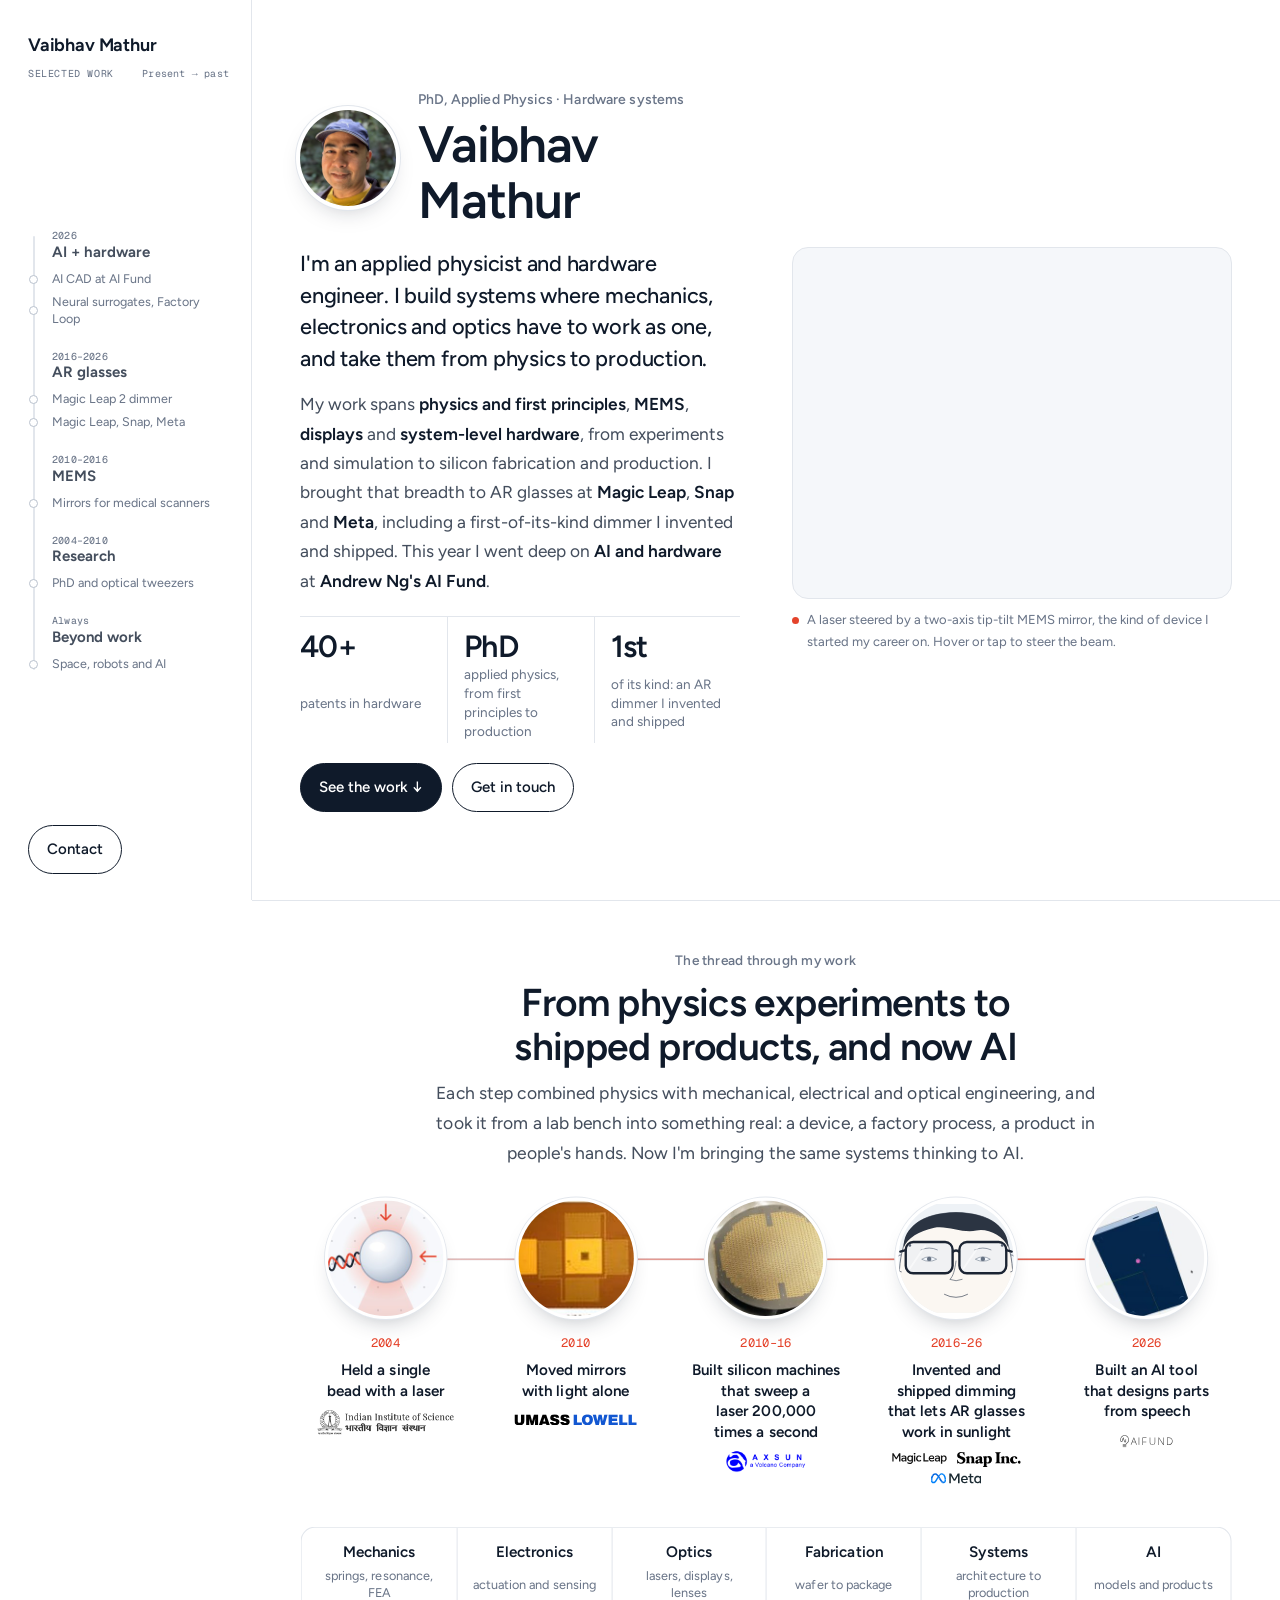
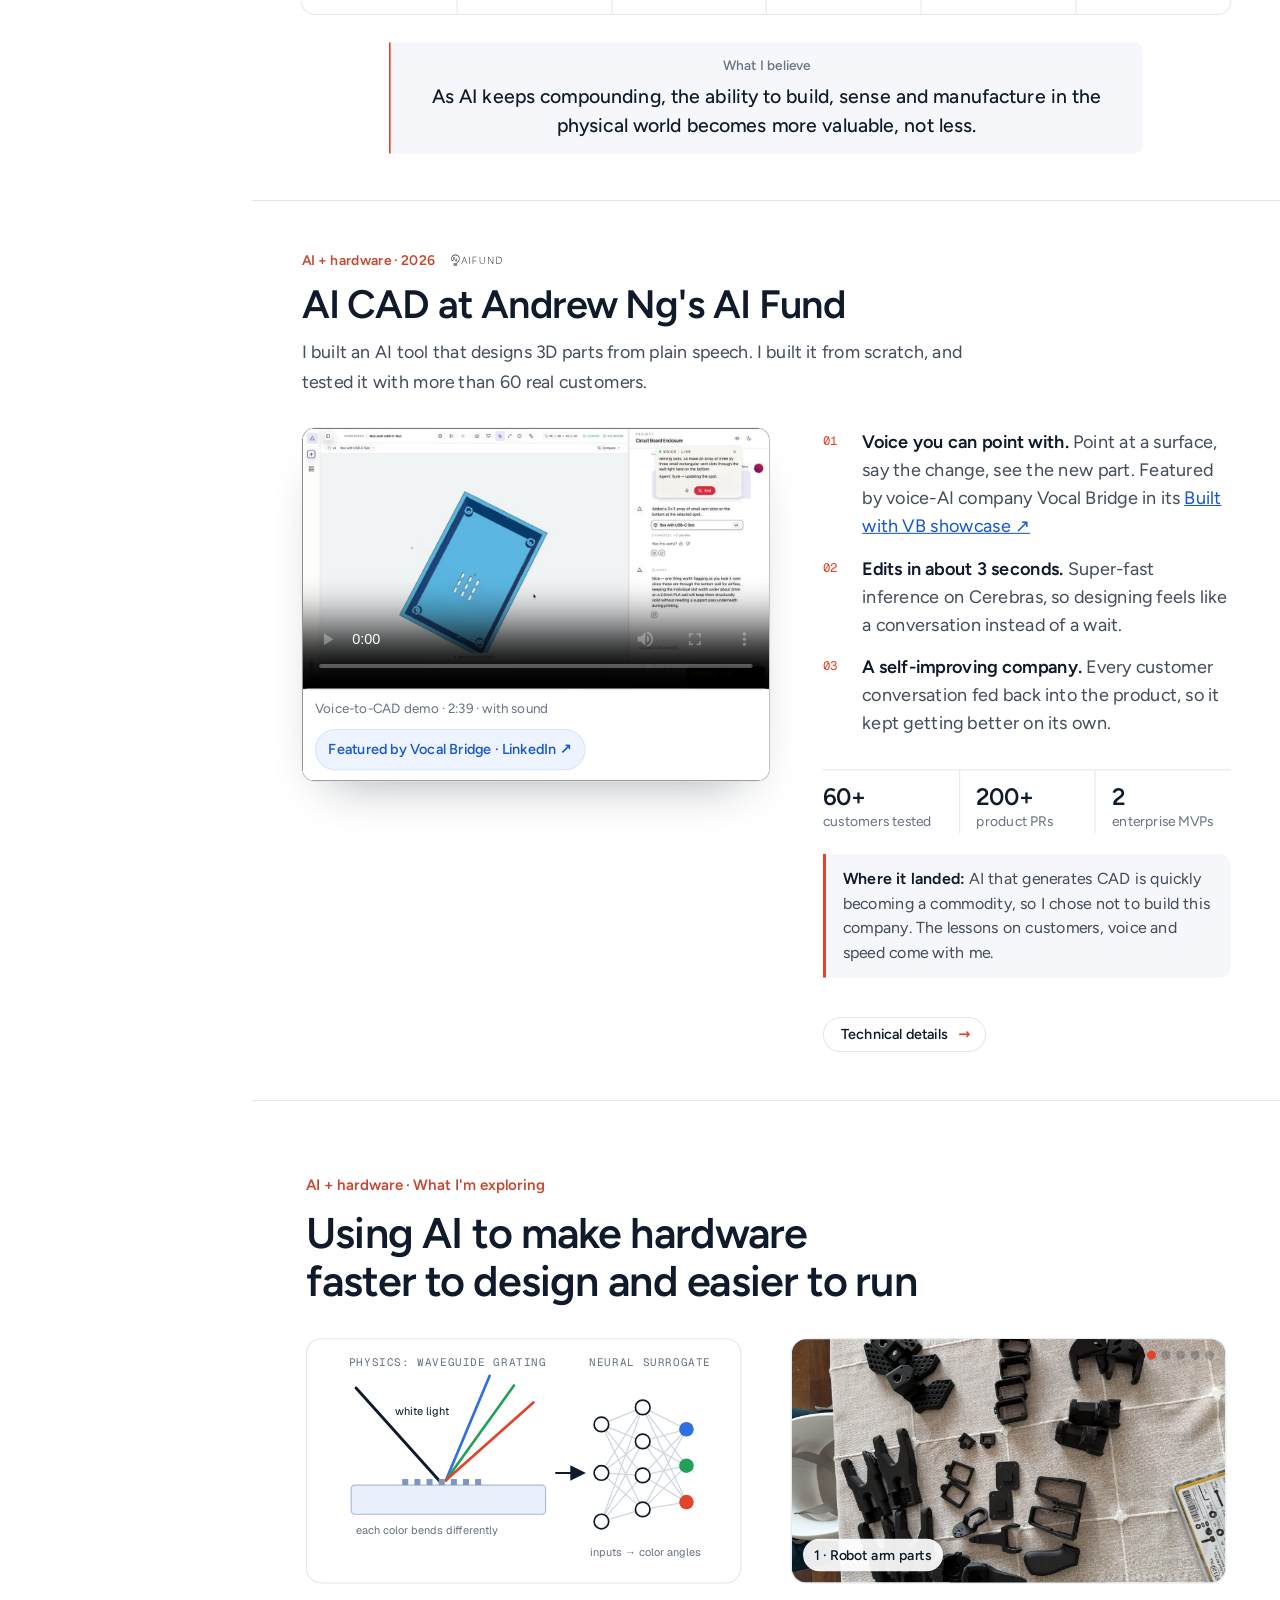
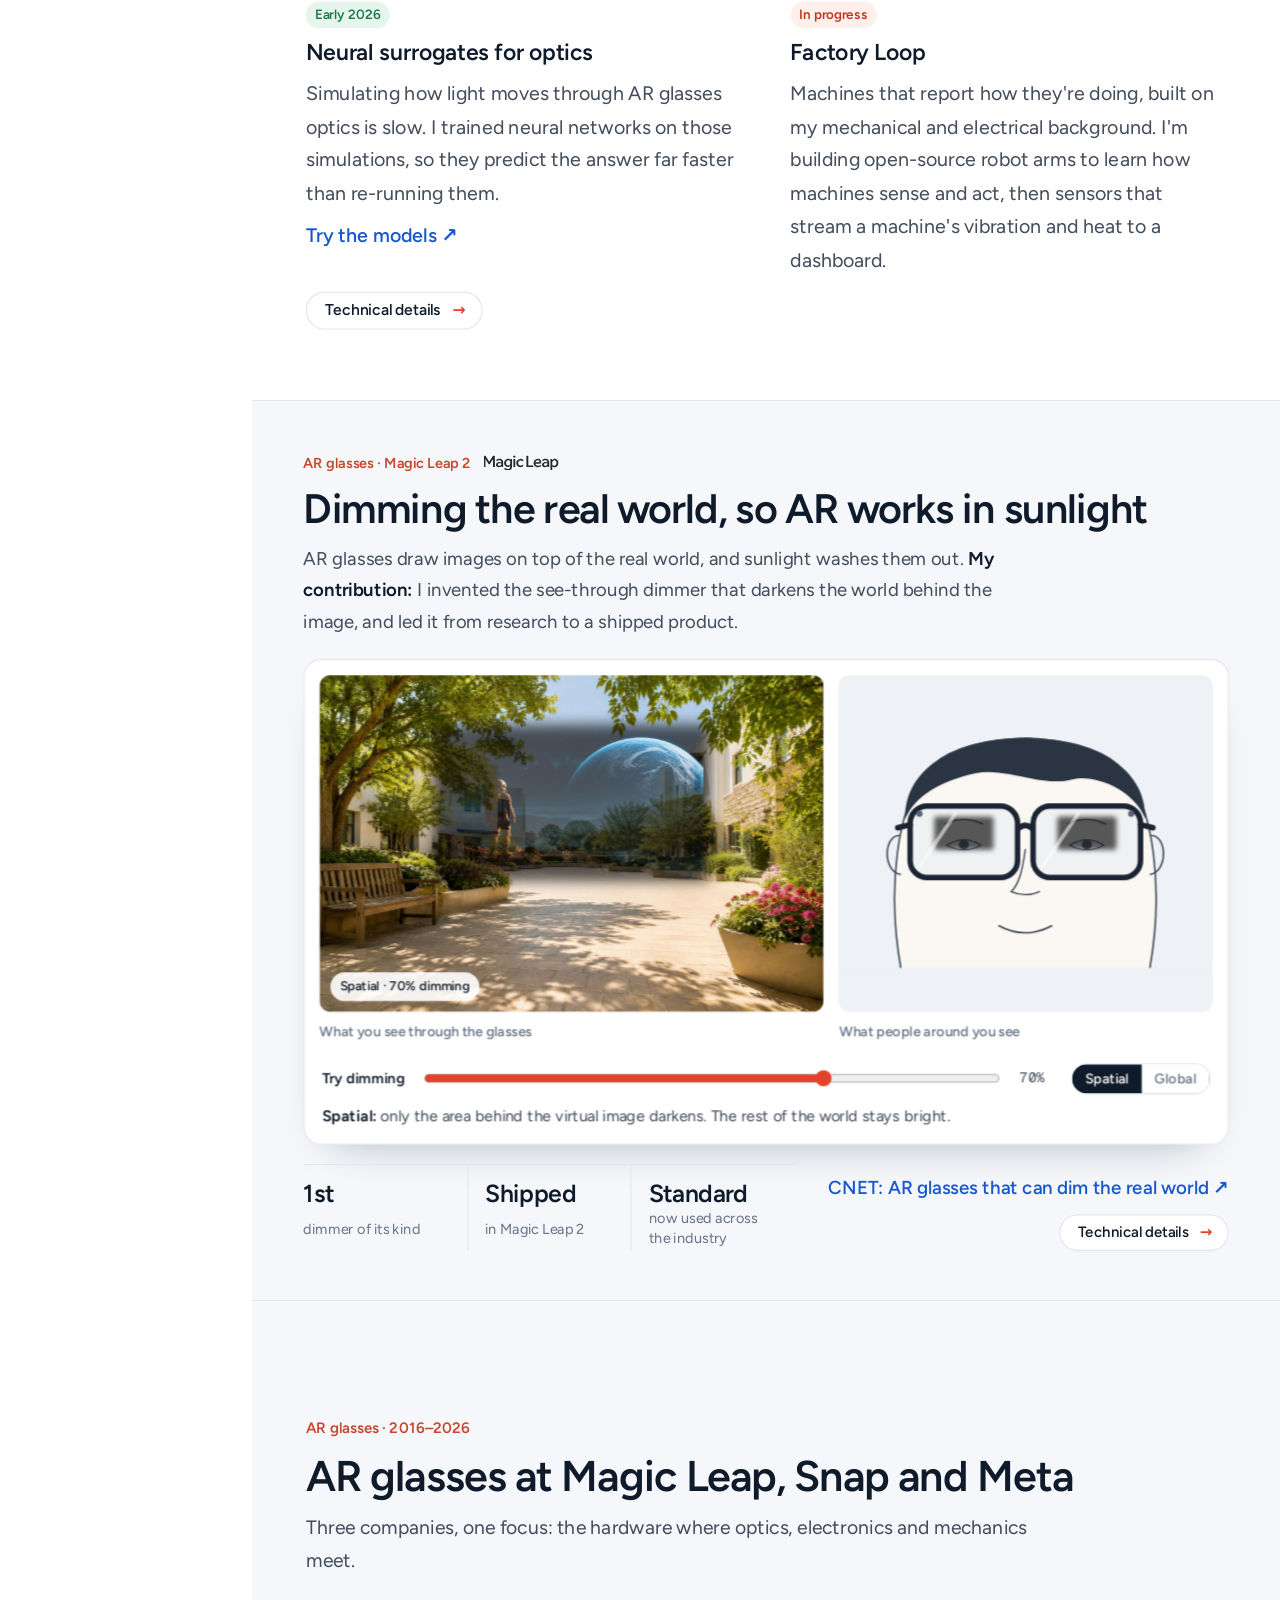
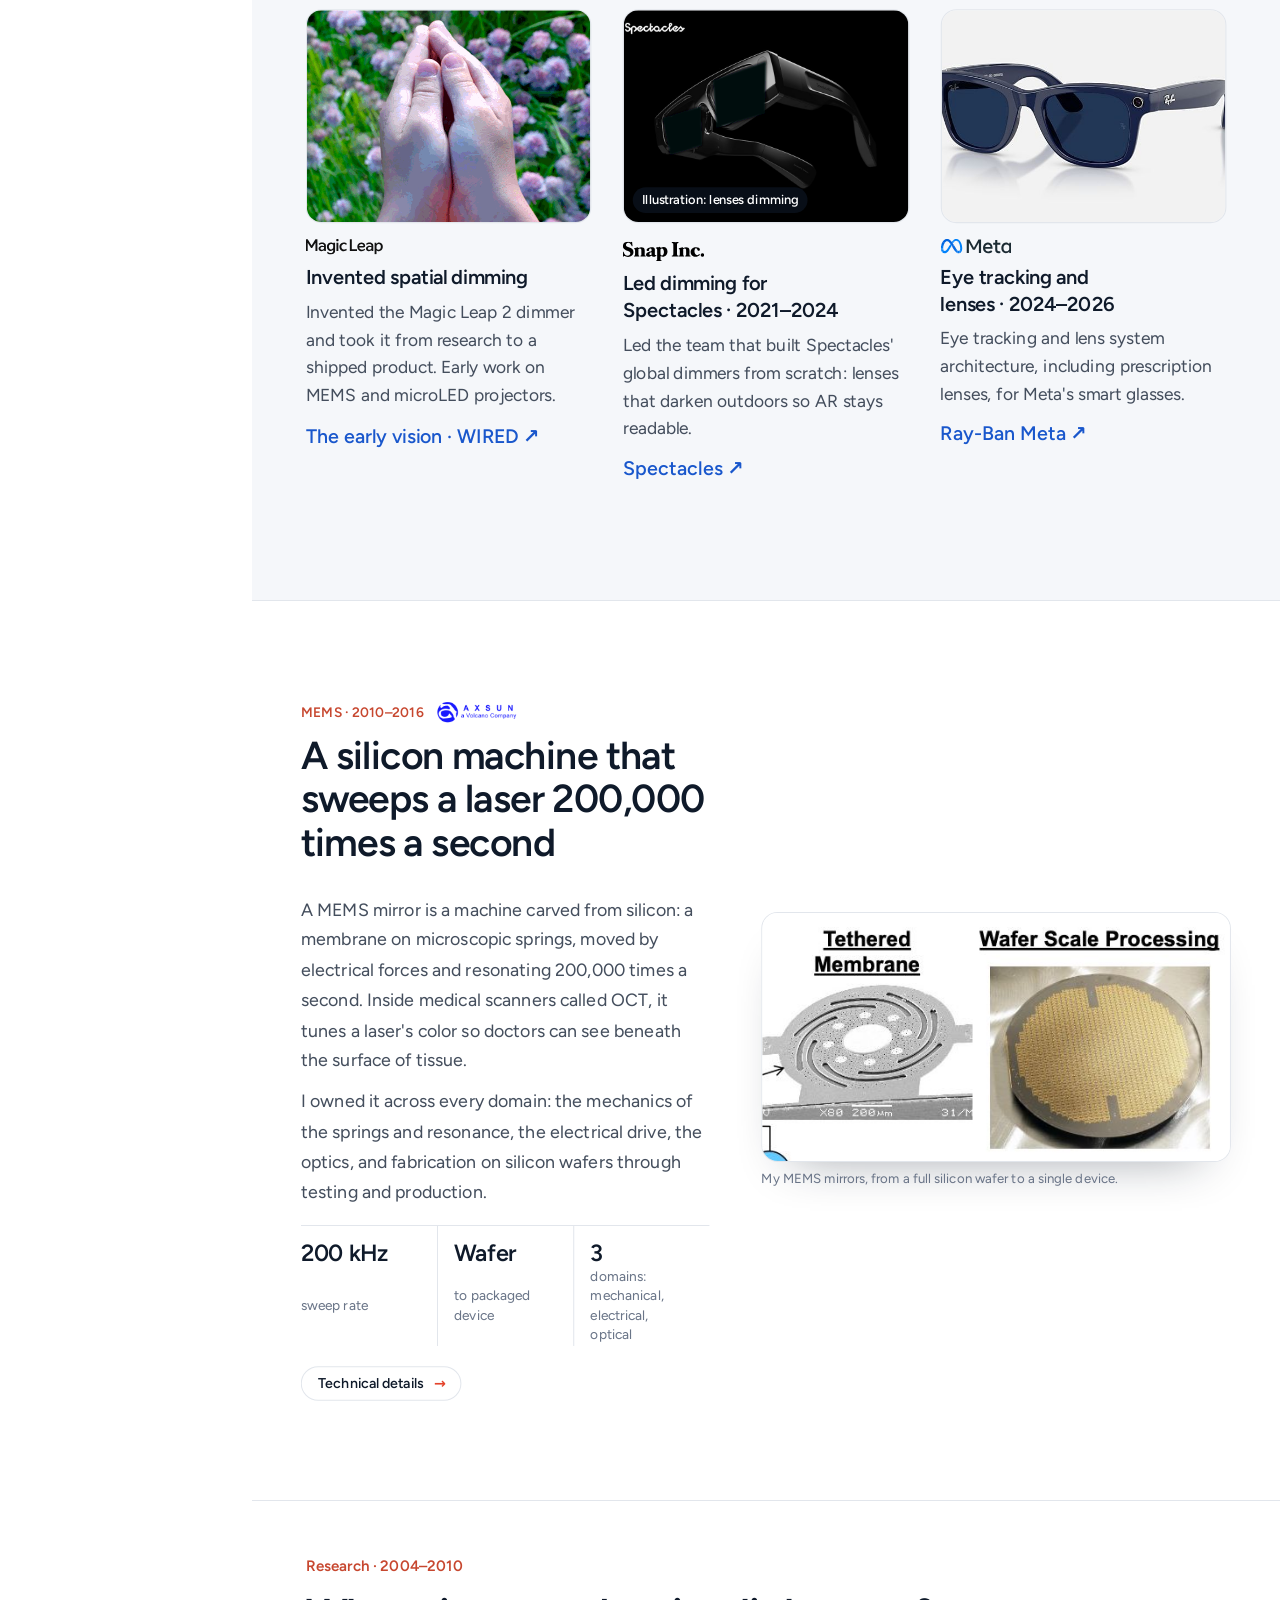
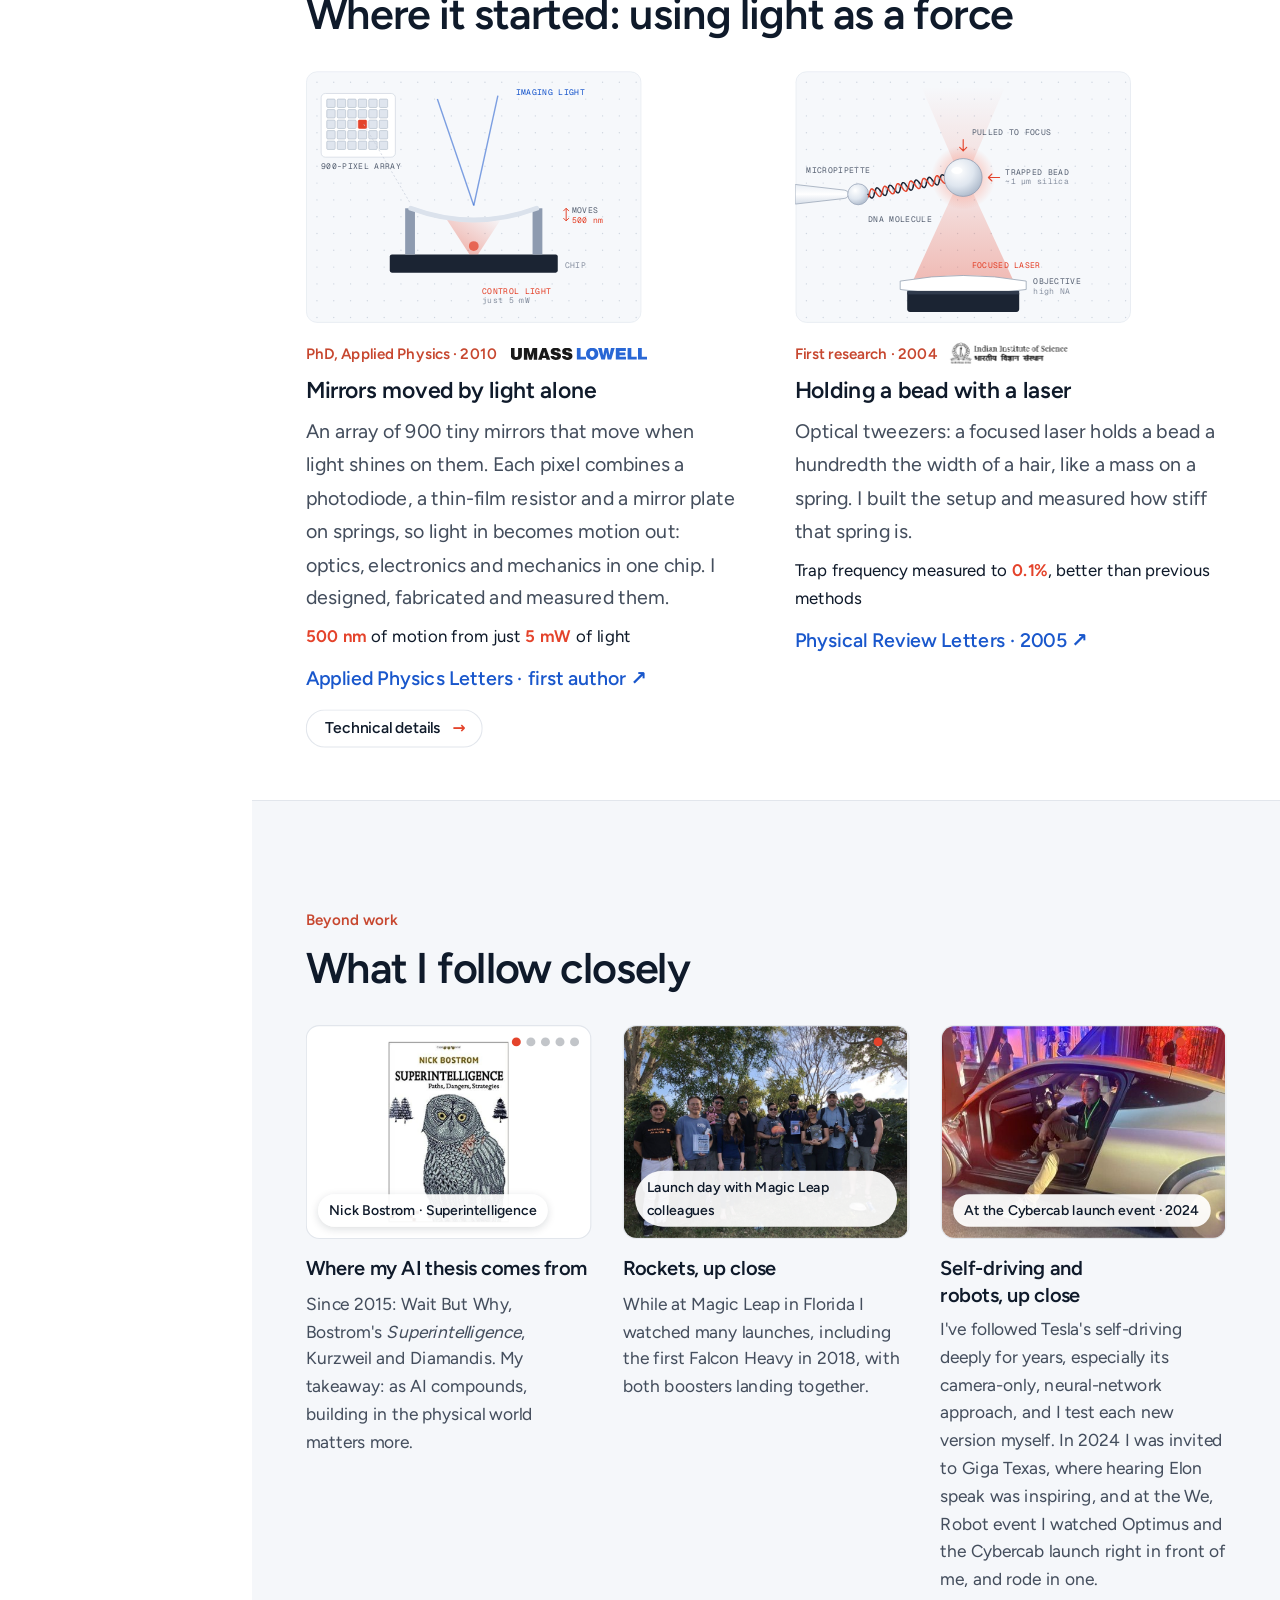
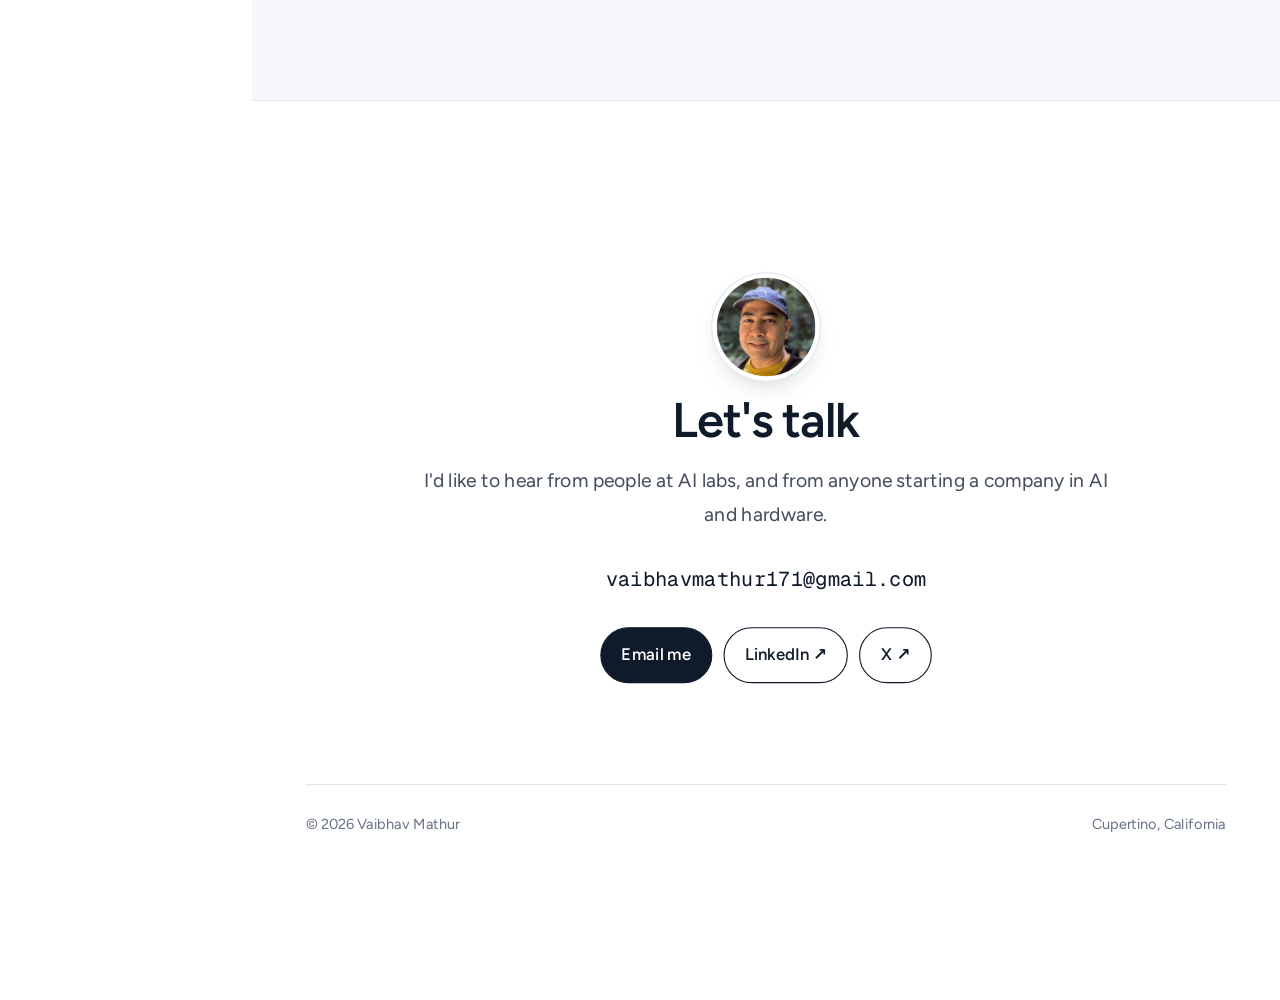
==== commit 5bdce501: "Hero: show breadth across physics, MEMS, displays and system-level hardware Co-Authored-By: Claude O" ====
--- a/index.html
+++ b/index.html
@@ -4,11 +4,11 @@
 <meta charset="utf-8">
 <meta name="viewport" content="width=device-width, initial-scale=1, viewport-fit=cover">
 <title>Vaibhav Mathur, PhD</title>
-<meta name="description" content="Applied physicist and hardware engineer: full-stack MEMS, mechanical, electrical and optical systems taken from physics to production. Invented and shipped a first-of-its-kind AR dimmer at Magic Leap; now building at the edge of AI and hardware.">
+<meta name="description" content="Applied physicist and hardware engineer: physics and first principles, MEMS, displays and system-level hardware, taken from experiments to production. Invented and shipped a first-of-its-kind AR dimmer at Magic Leap; now building at the edge of AI and hardware.">
 <meta property="og:type" content="website">
 <meta property="og:url" content="https://vaibhavmathur171-git.github.io/">
 <meta property="og:title" content="Vaibhav Mathur, PhD">
-<meta property="og:description" content="Applied physicist and hardware engineer: full-stack MEMS and cross-domain hardware systems, from physics to production. Now building at the edge of AI and hardware.">
+<meta property="og:description" content="Applied physicist and hardware engineer: physics, MEMS, displays and system-level hardware, from first principles to production. Now building at the edge of AI and hardware.">
 <meta property="og:image" content="https://vaibhavmathur171-git.github.io/og-image.jpg">
 <meta name="twitter:card" content="summary_large_image">
 <meta name="theme-color" content="#ffffff">
@@ -16,6 +16,7 @@
 <link rel="stylesheet" href="styles.css">
 </head>
 <body>
+
 
 
 
@@ -46,7 +47,7 @@
     <div class="hero-grid">
     <div class="hero-id">
       <img class="portrait" src="assets/portrait.jpg" alt="Vaibhav Mathur" width="400" height="400">
-      <div><span class="label">PhD, Applied Physics · MEMS and hardware systems</span>
+      <div><span class="label">PhD, Applied Physics · Hardware systems</span>
       <h1>Vaibhav Mathur</h1></div>
     </div>
     <figure class="bench">
@@ -55,10 +56,10 @@
     </figure>
     <div class="hero-copy">
       <p class="lede big">I'm an applied physicist and hardware engineer. I build systems where mechanics, electronics and optics have to work as one, and take them from physics to production.</p>
-      <p class="lede">My core is <b>MEMS</b>: microscopic machines I've designed end to end, from physics and simulation to wafer fabrication and production. I brought that <b>mechanical, electrical and optical</b> depth to AR glasses at <b>Magic Leap</b>, <b>Snap</b> and <b>Meta</b>, including a first-of-its-kind dimmer I invented and shipped. This year I went deep on <b>AI and hardware</b> at <b>Andrew Ng's AI Fund</b>.</p>
+      <p class="lede">My work spans <b>physics and first principles</b>, <b>MEMS</b>, <b>displays</b> and <b>system-level hardware</b>, from experiments and simulation to silicon fabrication and production. I brought that breadth to AR glasses at <b>Magic Leap</b>, <b>Snap</b> and <b>Meta</b>, including a first-of-its-kind dimmer I invented and shipped. This year I went deep on <b>AI and hardware</b> at <b>Andrew Ng's AI Fund</b>.</p>
       <div class="proof">
         <div><b>40+</b><span>patents in hardware</span></div>
-        <div><b>MEMS</b><span>full stack: physics, design, wafer fab, production</span></div>
+        <div><b>PhD</b><span>applied physics, from first principles to production</span></div>
         <div><b>1st</b><span>of its kind: an AR dimmer I invented and shipped</span></div>
       </div>
       <div class="cta"><a class="btn p" href="#thread">See the work ↓</a><a class="btn" href="#contact">Get in touch</a></div>
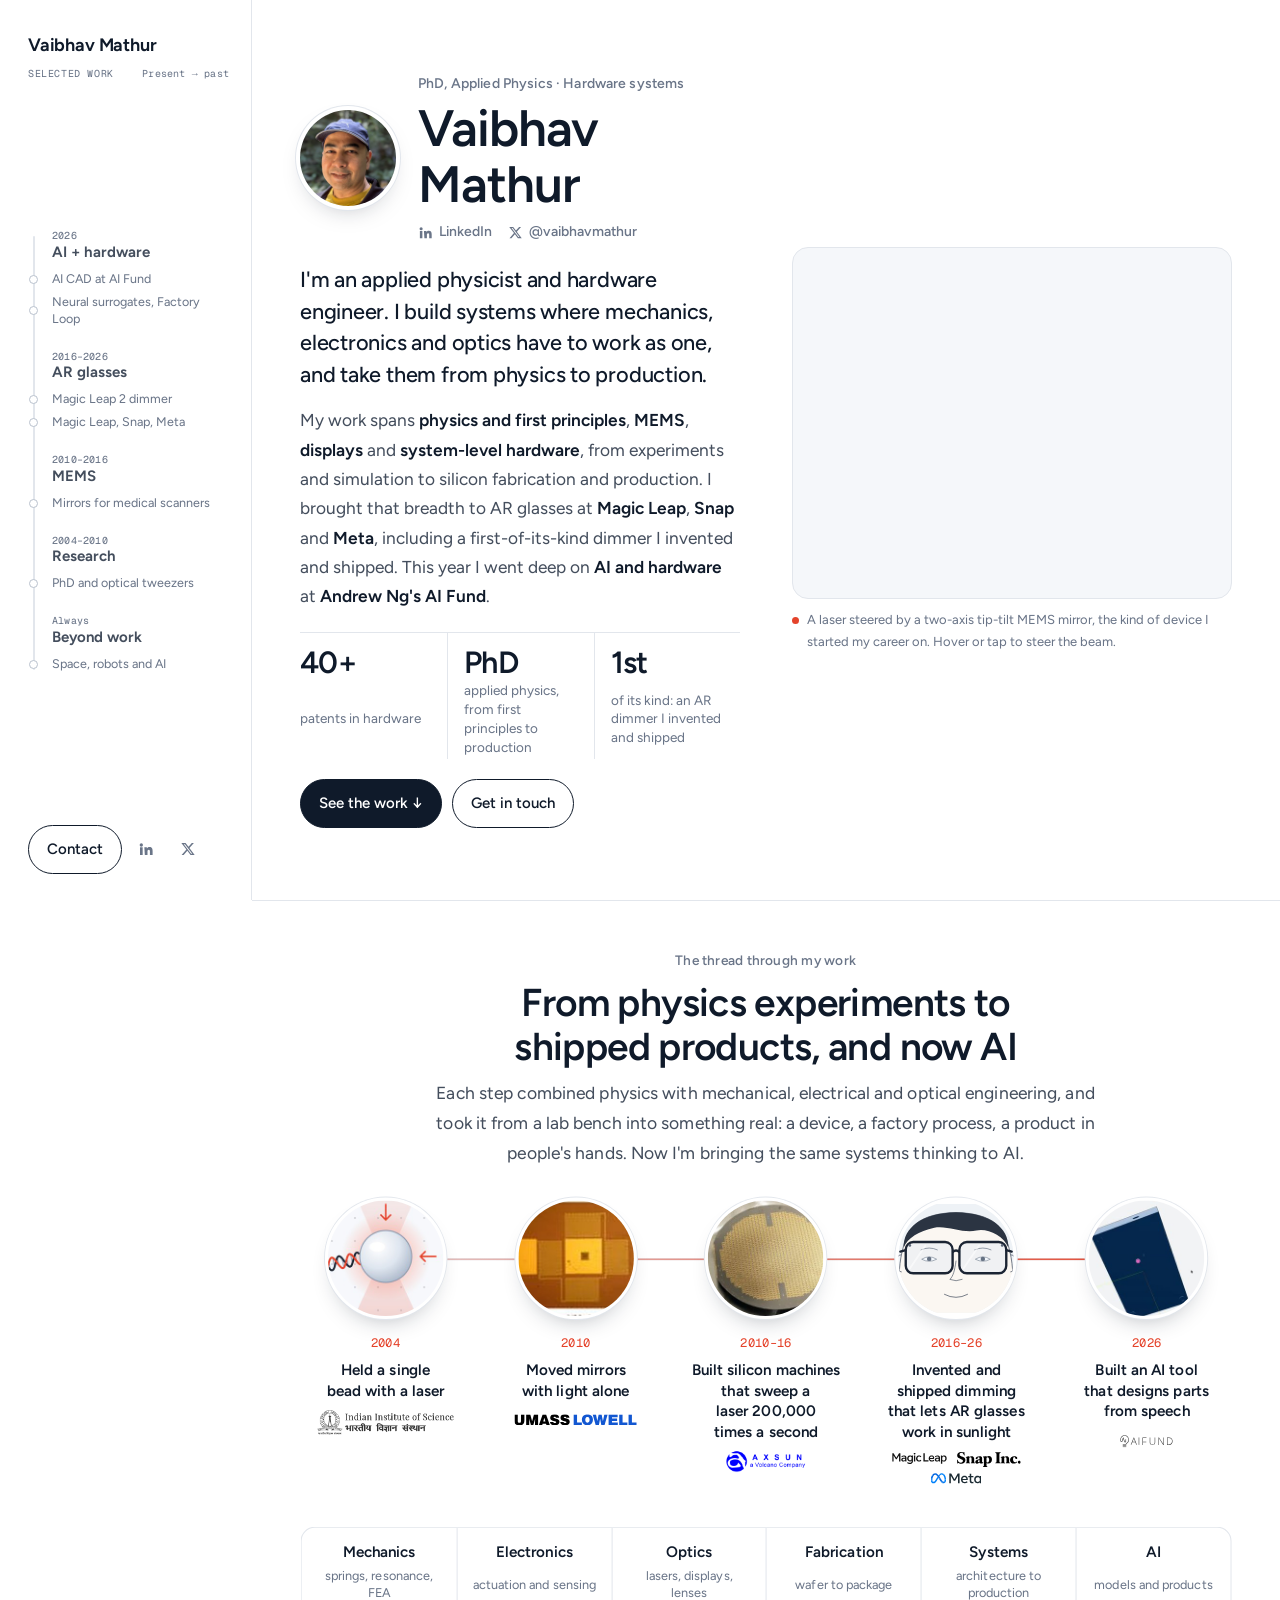
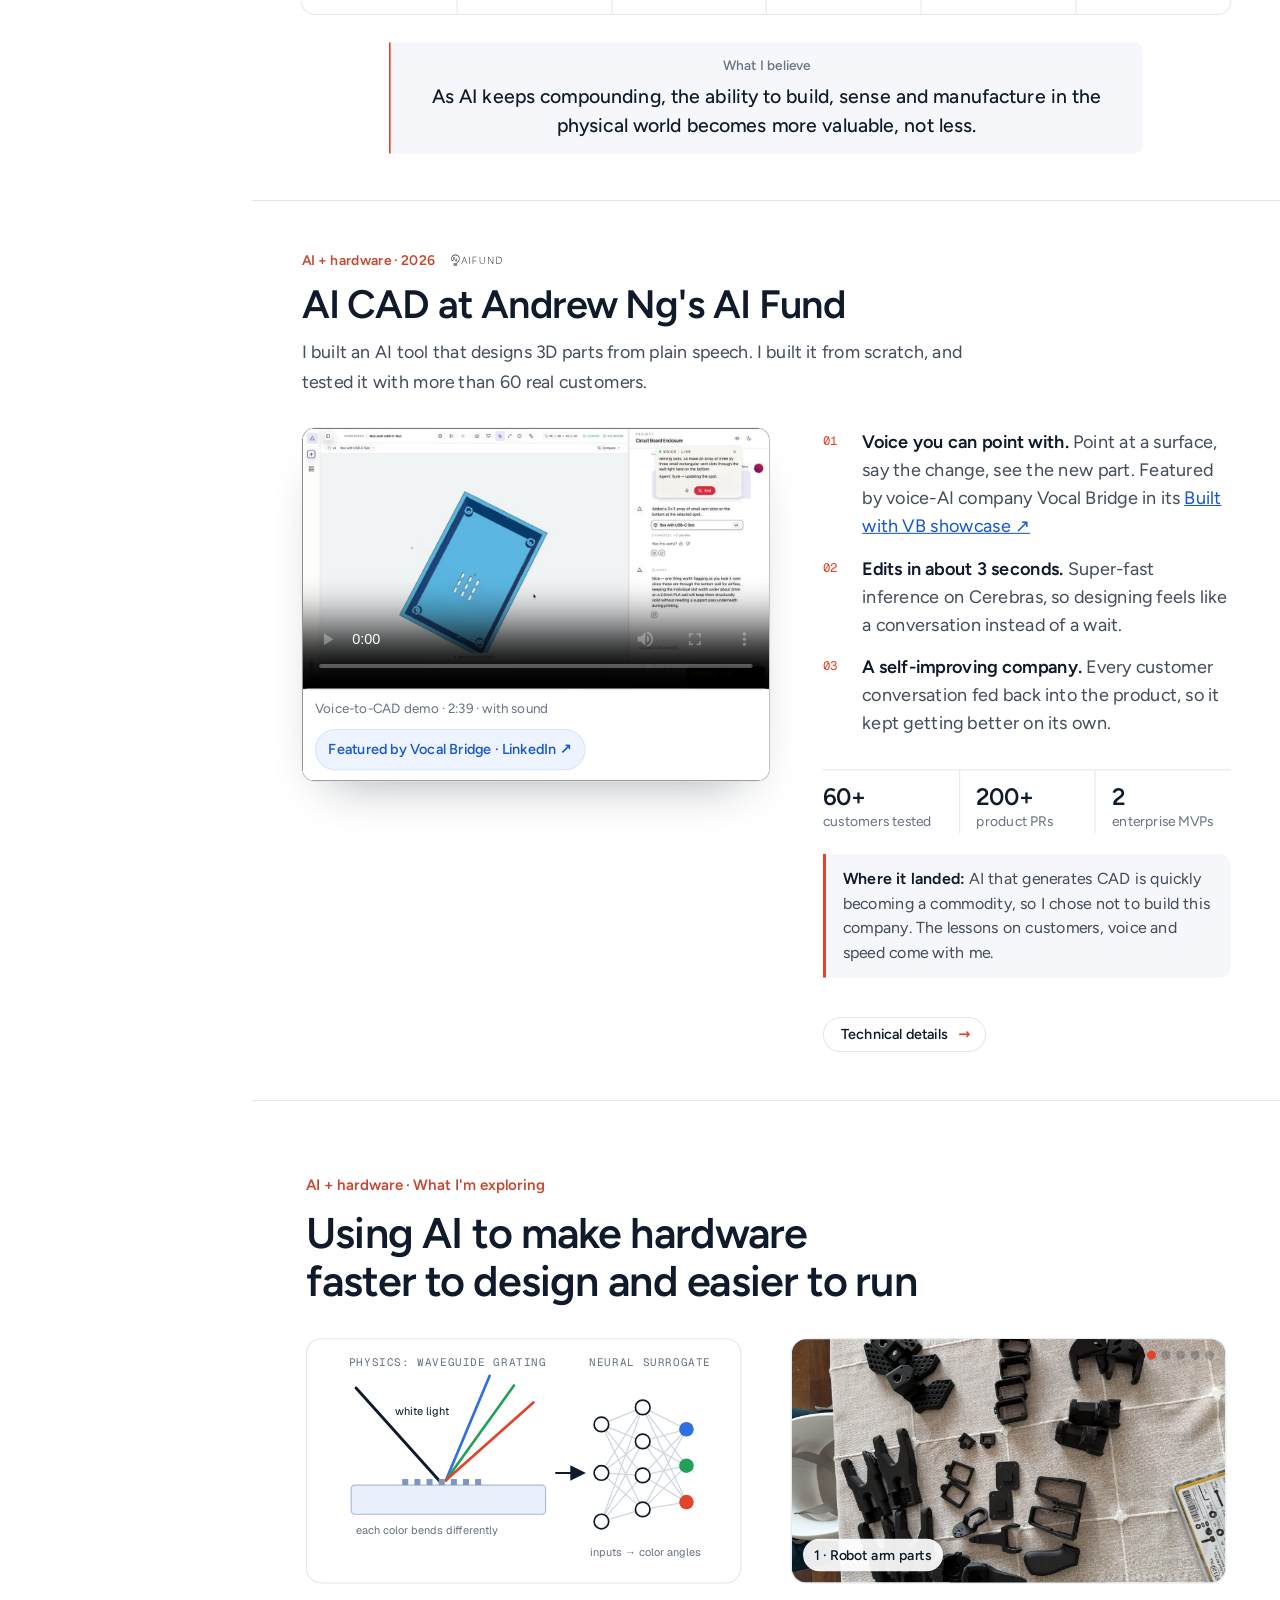
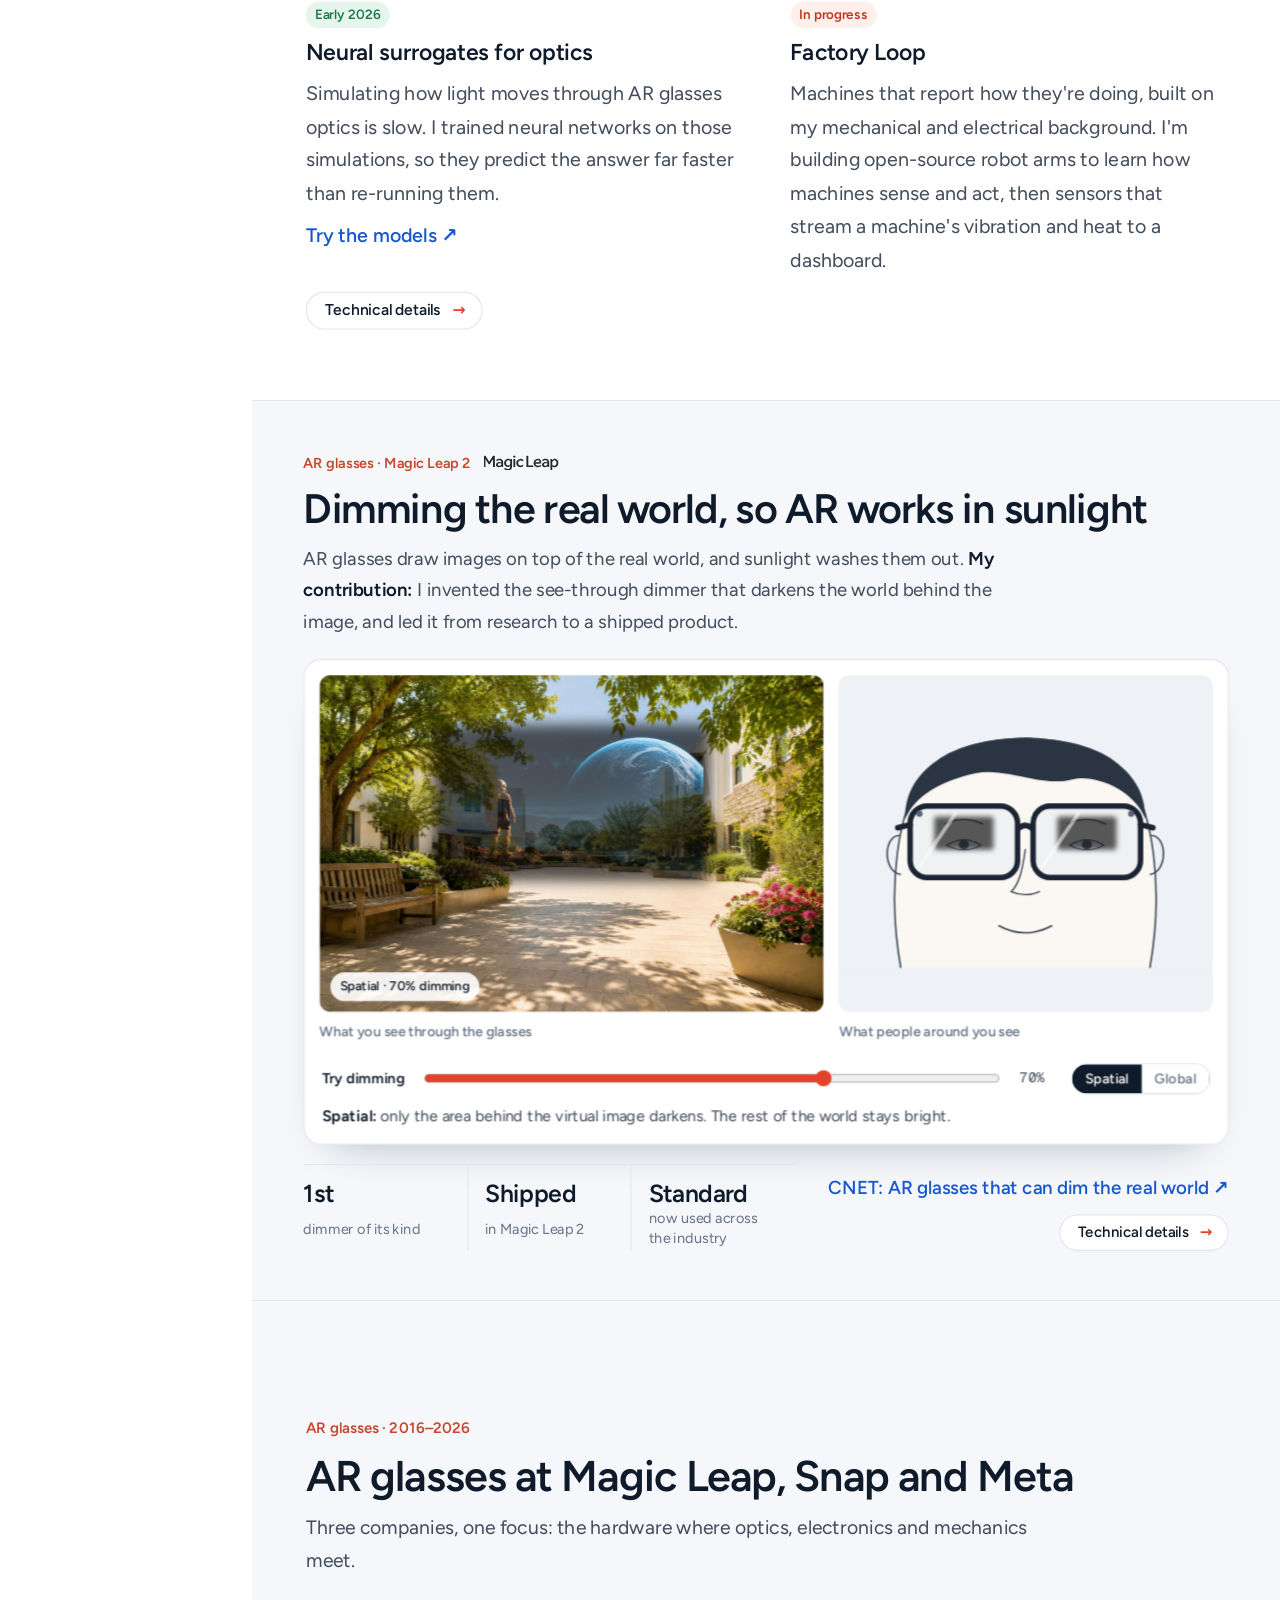
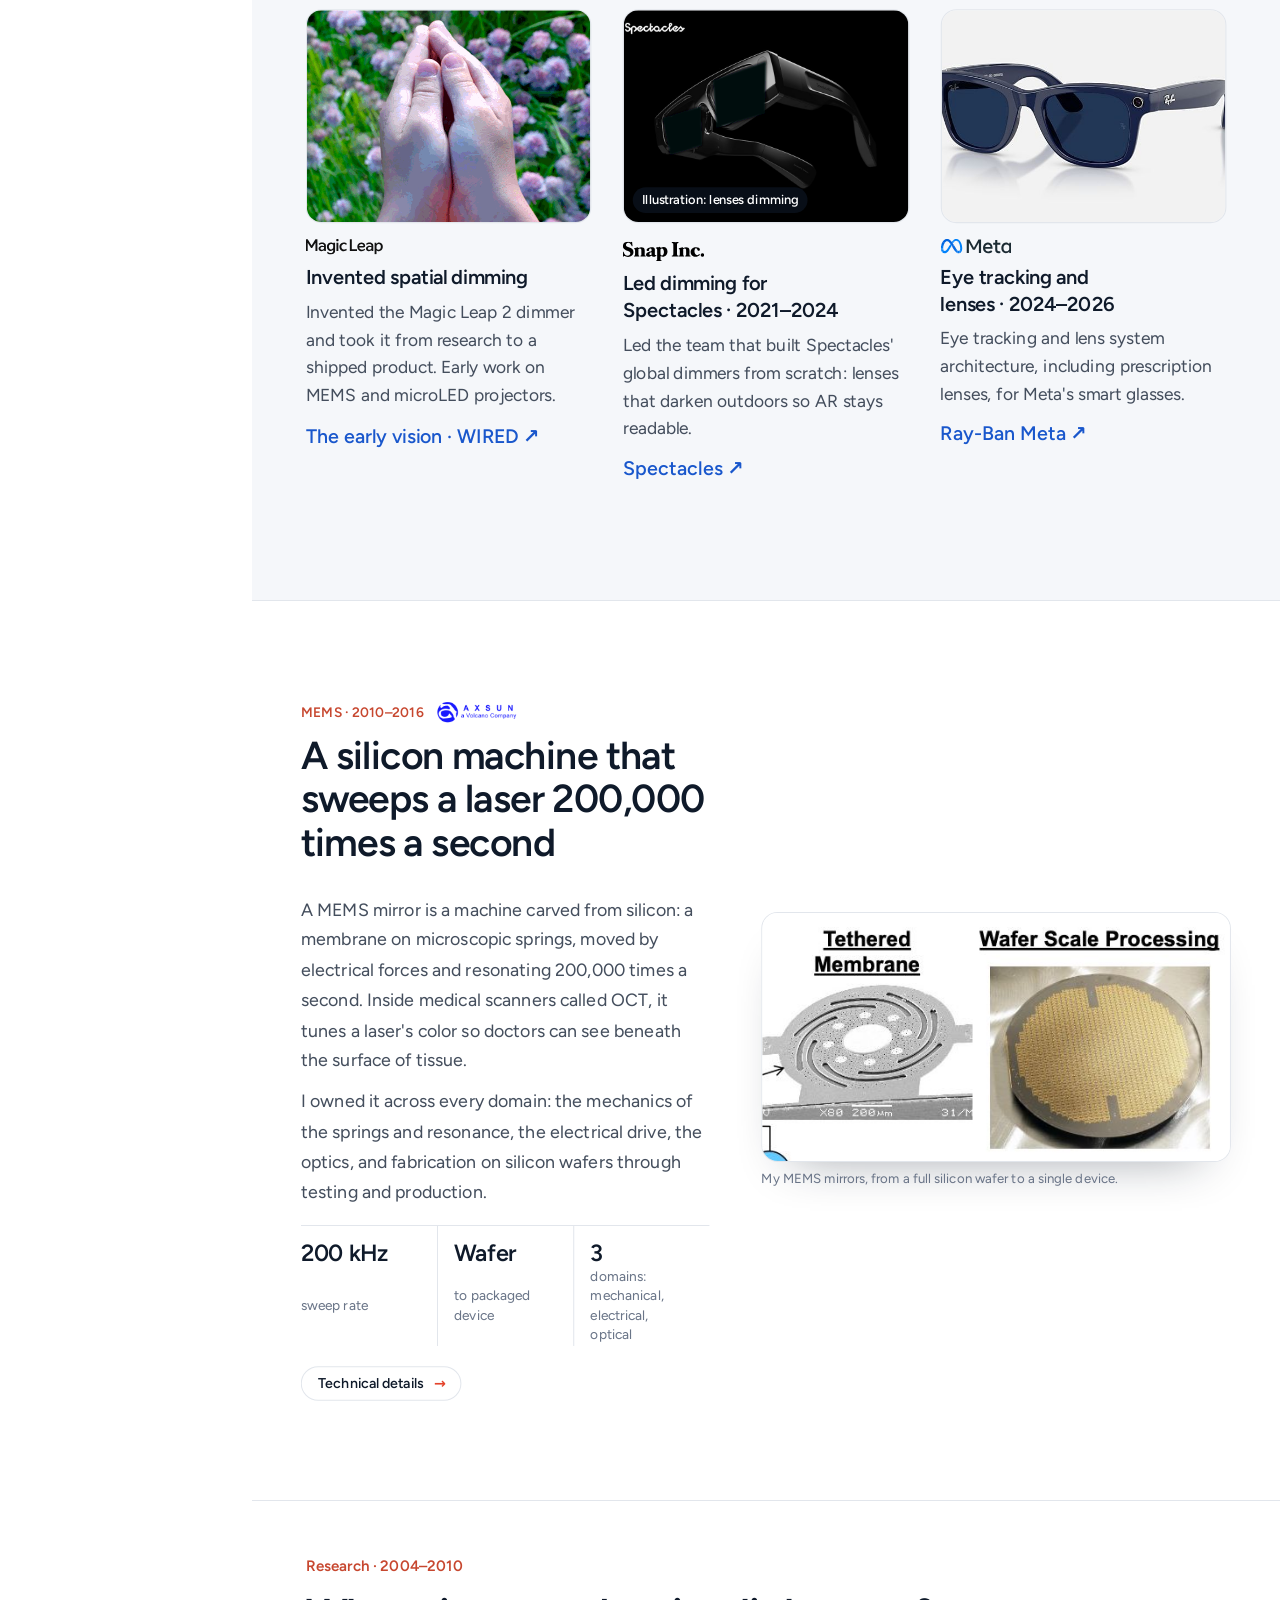
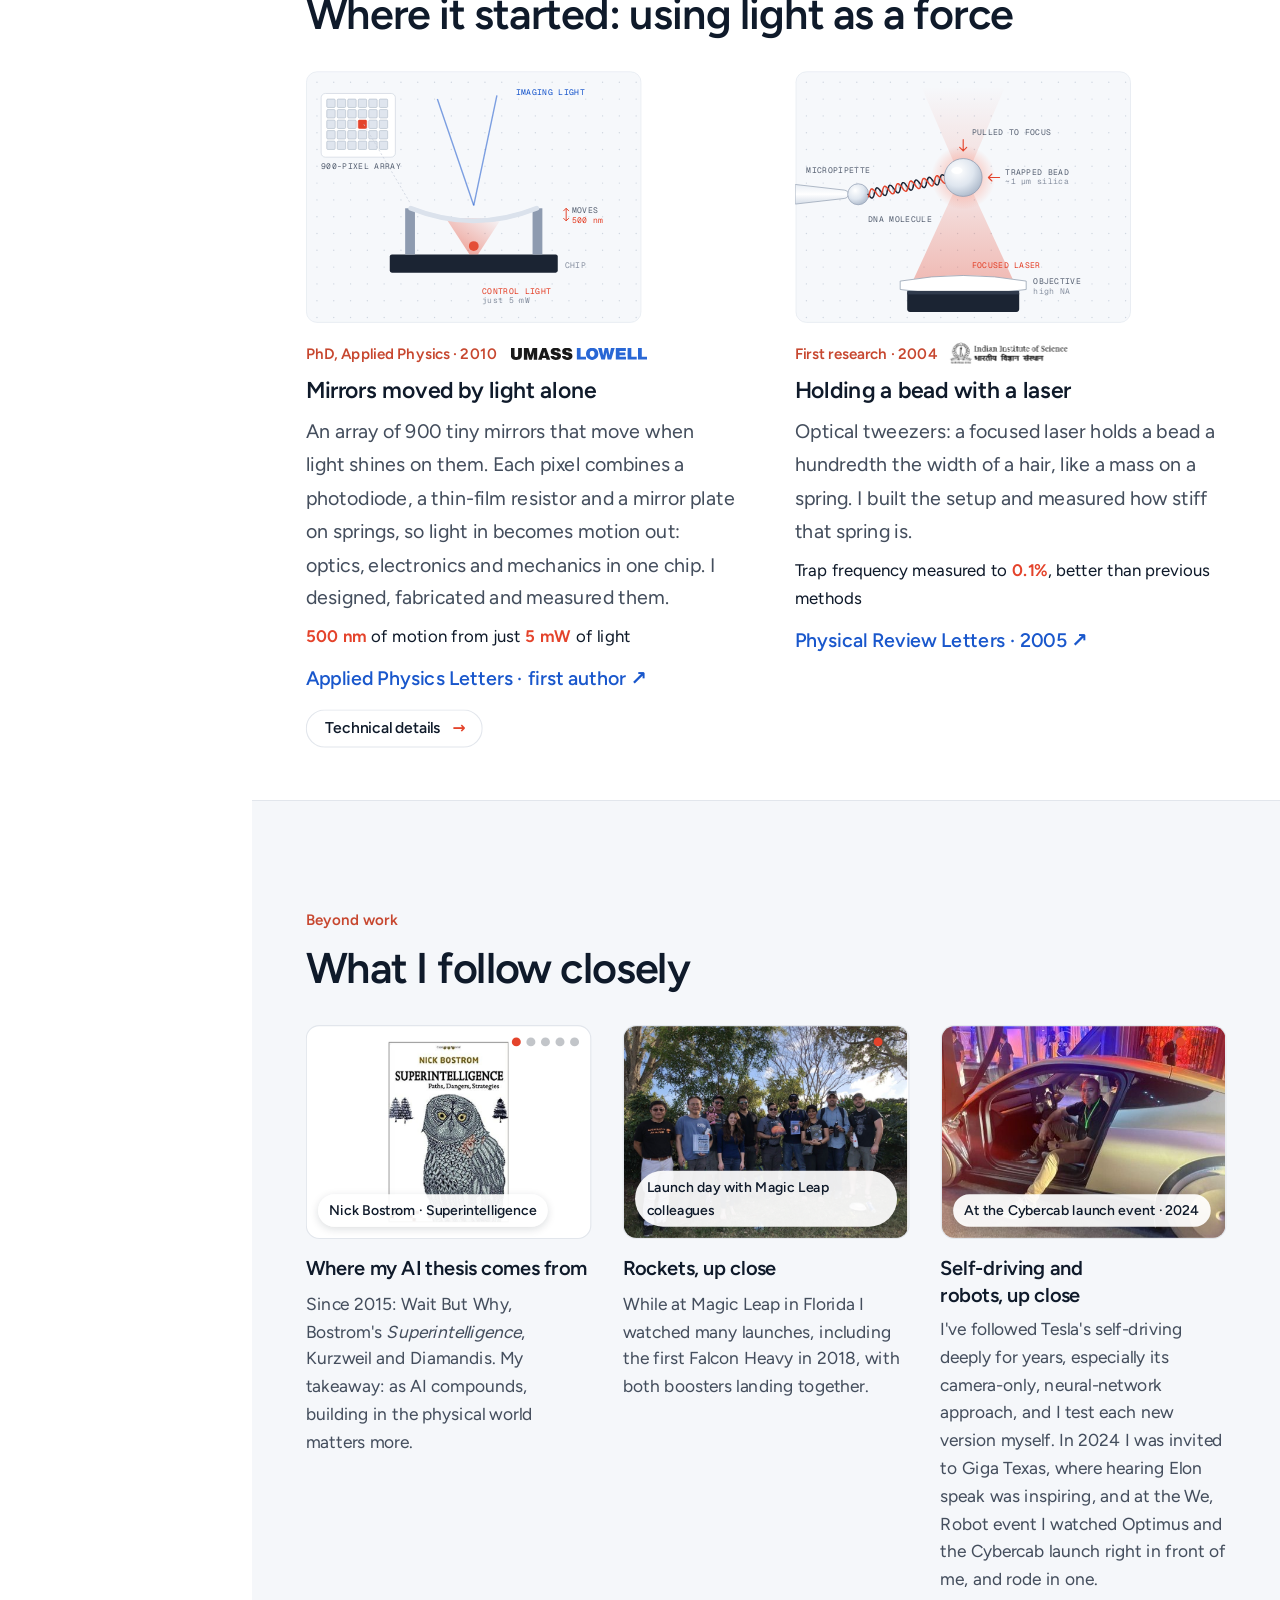
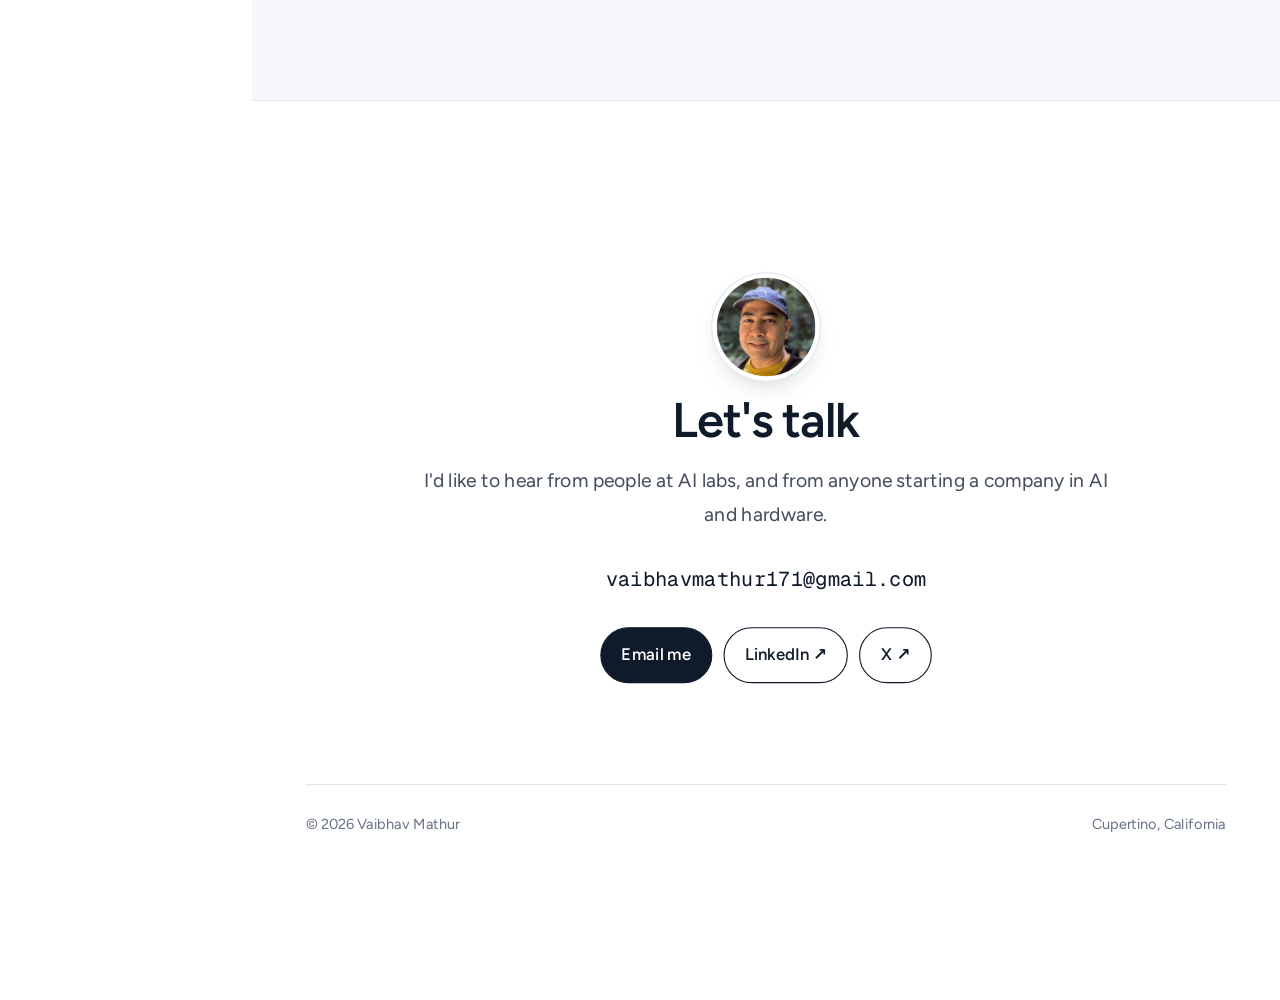
==== commit 0ce188f3: "Add quiet LinkedIn and X links under the name and beside Contact Co-Authored-By: Claude Opus 5.5 <no" ====
--- a/index.html
+++ b/index.html
@@ -25,6 +25,7 @@
 
 
 
+
 <!--BODY-START-->
 <nav class="rail" aria-label="Chapters">
   <div class="wrap rail-in">
@@ -37,7 +38,7 @@
       <li data-ch="roots"><a class="ch" href="#roots"><span class="yr">2004–2010</span><b>Research</b></a><div class="subs"><a href="#roots" title="PhD and optical tweezers"><span>PhD and optical tweezers</span></a></div></li>
       <li data-ch="interests"><a class="ch" href="#interests"><span class="yr">Always</span><b>Beyond work</b></a><div class="subs"><a href="#interests" title="Space, robots and AI"><span>Space, robots and AI</span></a></div></li>
     </ol>
-    <a class="btn" href="#contact">Contact</a>
+    <div class="rail-end"><a class="btn" href="#contact">Contact</a><a class="soc" href="https://www.linkedin.com/in/mathurmems/" target="_blank" rel="noopener" aria-label="LinkedIn" title="LinkedIn"><svg viewBox="0 0 24 24" aria-hidden="true"><path d="M4.98 3.5a2.5 2.5 0 1 1 0 5 2.5 2.5 0 0 1 0-5zM3 9.5h4V21H3zM9.5 9.5h3.8v1.6h.06c.53-1 1.83-2.06 3.77-2.06 4.03 0 4.77 2.65 4.77 6.1V21h-4v-5.1c0-1.22-.02-2.79-1.7-2.79-1.7 0-1.96 1.33-1.96 2.7V21h-4z"/></svg></a><a class="soc" href="https://x.com/vaibhavmathur" target="_blank" rel="noopener" aria-label="X" title="X"><svg viewBox="0 0 24 24" aria-hidden="true"><path d="M17.75 3h3.07l-6.7 7.66L22 21h-6.17l-4.83-6.32L5.47 21H2.4l7.17-8.2L2 3h6.33l4.37 5.78zm-1.08 16.17h1.7L7.4 4.74H5.58z"/></svg></a></div>
   </div>
 </nav>
 
@@ -48,7 +49,8 @@
     <div class="hero-id">
       <img class="portrait" src="assets/portrait.jpg" alt="Vaibhav Mathur" width="400" height="400">
       <div><span class="label">PhD, Applied Physics · Hardware systems</span>
-      <h1>Vaibhav Mathur</h1></div>
+      <h1>Vaibhav Mathur</h1>
+      <div class="social"><a href="https://www.linkedin.com/in/mathurmems/" target="_blank" rel="noopener" aria-label="LinkedIn"><svg viewBox="0 0 24 24" aria-hidden="true"><path d="M4.98 3.5a2.5 2.5 0 1 1 0 5 2.5 2.5 0 0 1 0-5zM3 9.5h4V21H3zM9.5 9.5h3.8v1.6h.06c.53-1 1.83-2.06 3.77-2.06 4.03 0 4.77 2.65 4.77 6.1V21h-4v-5.1c0-1.22-.02-2.79-1.7-2.79-1.7 0-1.96 1.33-1.96 2.7V21h-4z"/></svg><span>LinkedIn</span></a><a href="https://x.com/vaibhavmathur" target="_blank" rel="noopener" aria-label="X"><svg viewBox="0 0 24 24" aria-hidden="true"><path d="M17.75 3h3.07l-6.7 7.66L22 21h-6.17l-4.83-6.32L5.47 21H2.4l7.17-8.2L2 3h6.33l4.37 5.78zm-1.08 16.17h1.7L7.4 4.74H5.58z"/></svg><span>@vaibhavmathur</span></a></div></div>
     </div>
     <figure class="bench">
       <div class="bench-box"><canvas id="bench" aria-label="Animated laser steered by a MEMS mirror" role="img"></canvas></div>
--- a/styles.css
+++ b/styles.css
@@ -709,3 +709,17 @@
 @keyframes lensDim2 { 0%, 18% { opacity: 0; } 45%, 72% { opacity: .78; } 100% { opacity: 0; } }
 .dimlab .them .view { background: #eef2f6; }
 @media (prefers-reduced-motion: reduce) { .gsk.blink .lg { animation: none; } }
+
+/* Quiet social links: under the name in the hero, and beside Contact in the nav */
+.social { display: flex; flex-wrap: wrap; gap: 6px 16px; margin-top: 8px; }
+.social a { display: inline-flex; align-items: center; gap: 6px; font-size: 14px; font-weight: 550; color: var(--muted); text-decoration: none; transition: color .2s; }
+.social a:hover { color: var(--ink); }
+.social svg { width: 15px; height: 15px; fill: currentColor; }
+.rail-end { display: flex; align-items: center; gap: 6px; }
+.rail .soc { display: inline-grid; place-items: center; width: 36px; height: 36px; border-radius: 50%; color: var(--muted); transition: color .2s, background .2s; }
+.rail .soc:hover { color: var(--ink); background: var(--paper); }
+.rail .soc svg { width: 16px; height: 16px; fill: currentColor; }
+@media (min-width: 1240px) and (hover: hover) and (pointer: fine) {
+  .rail-end { align-self: flex-start; }
+  .rail-end .btn { align-self: auto; }
+}
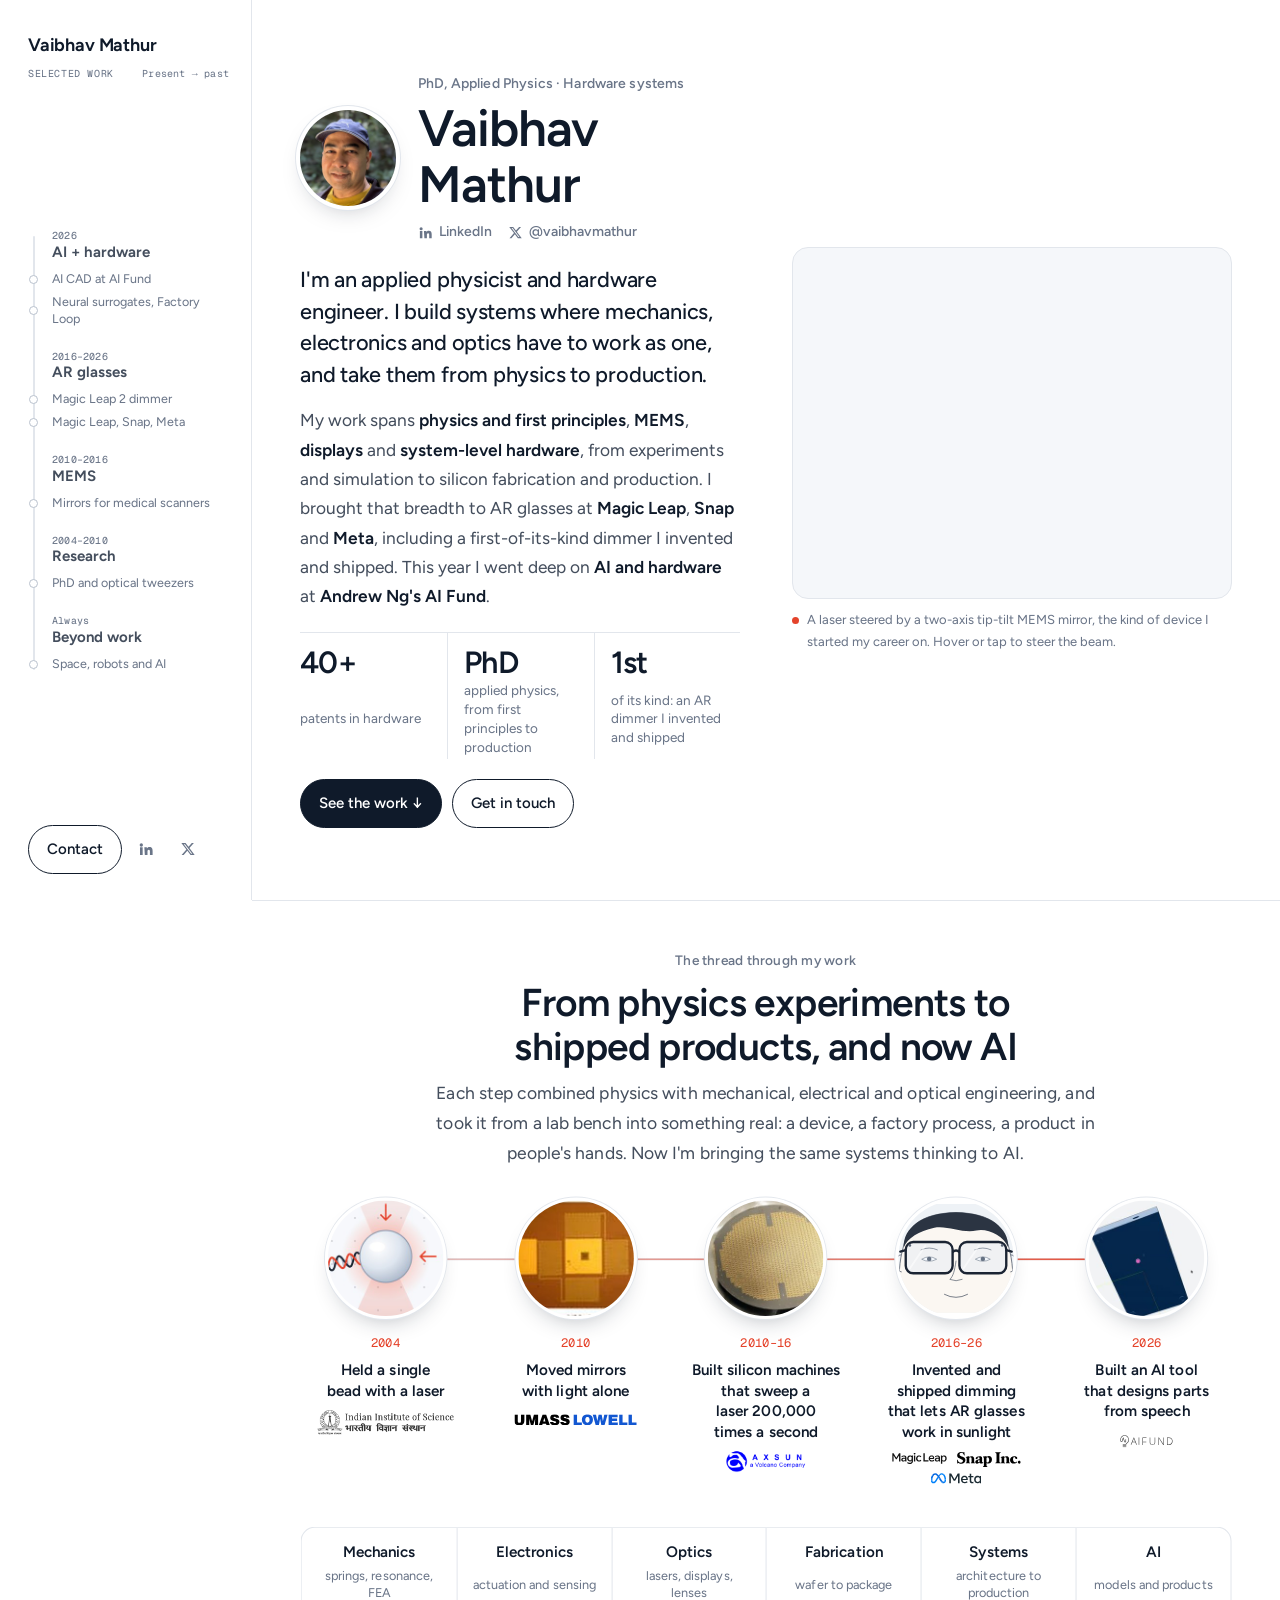
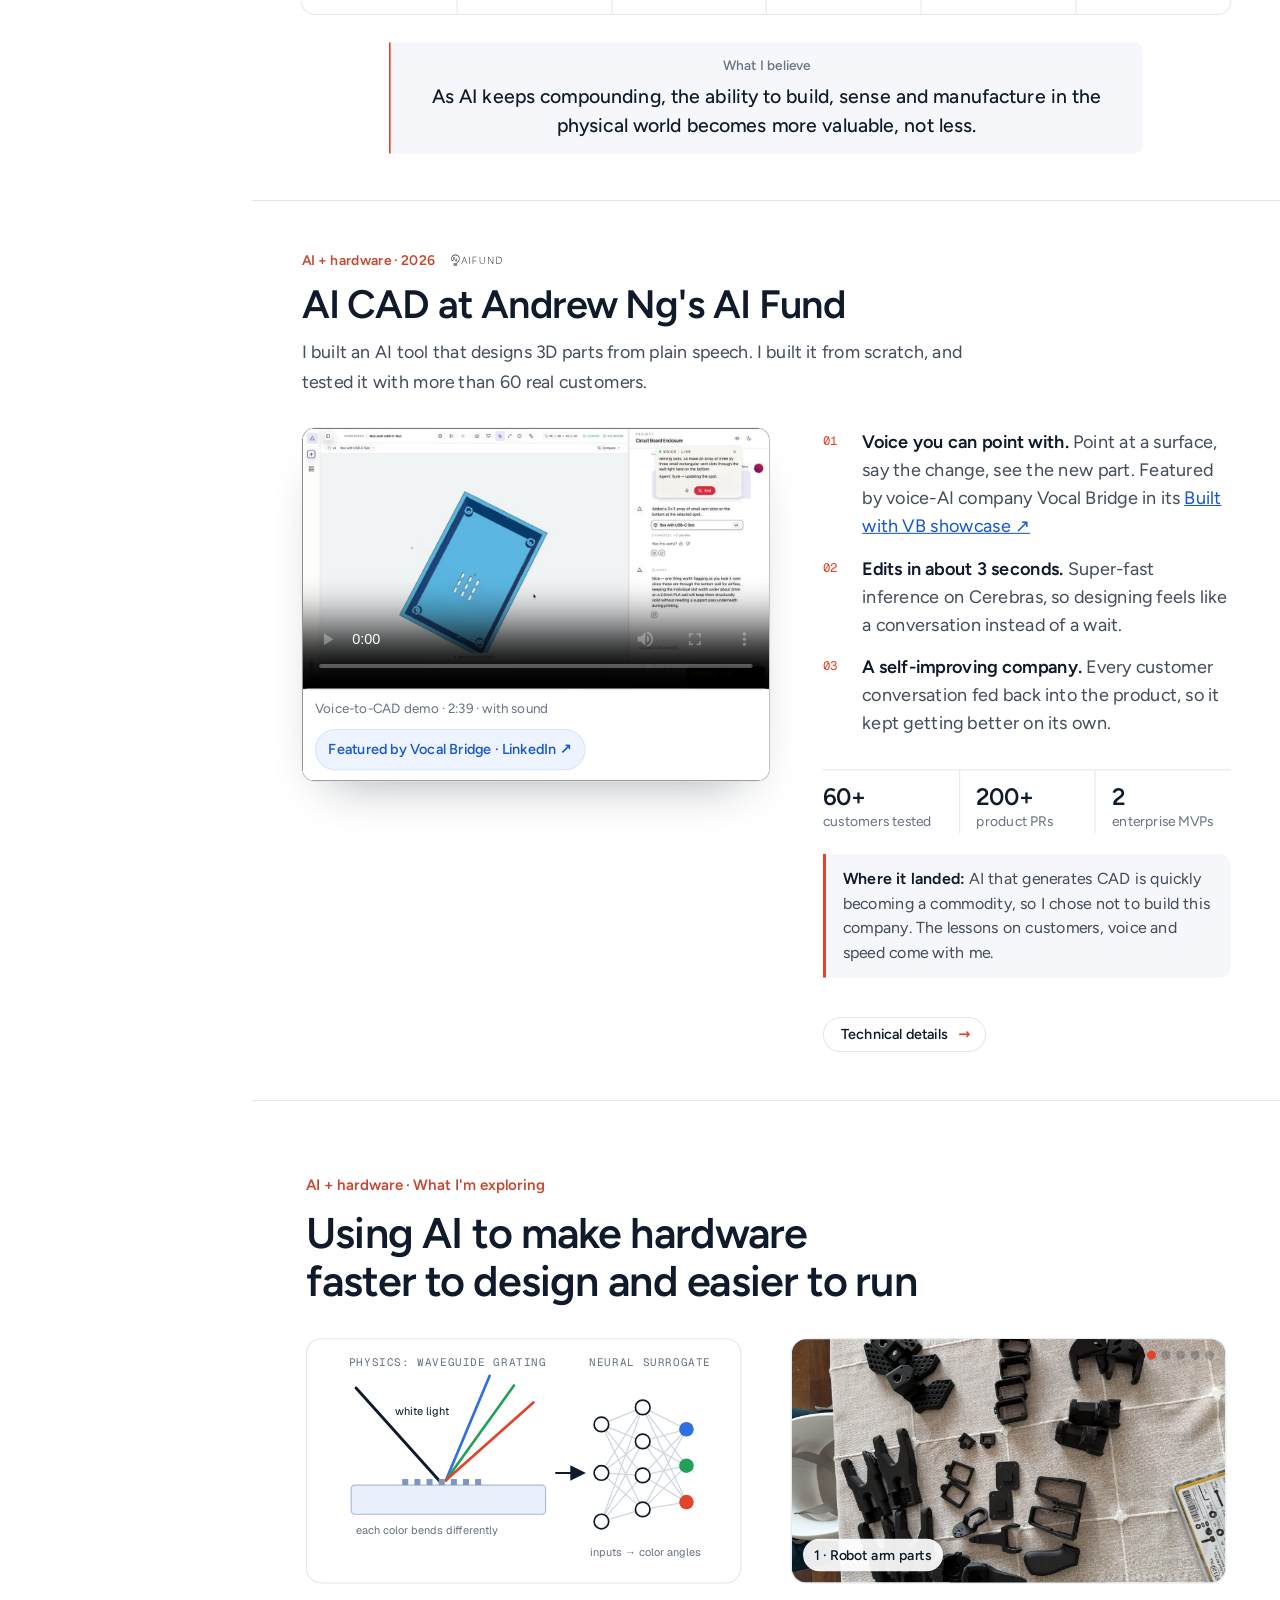
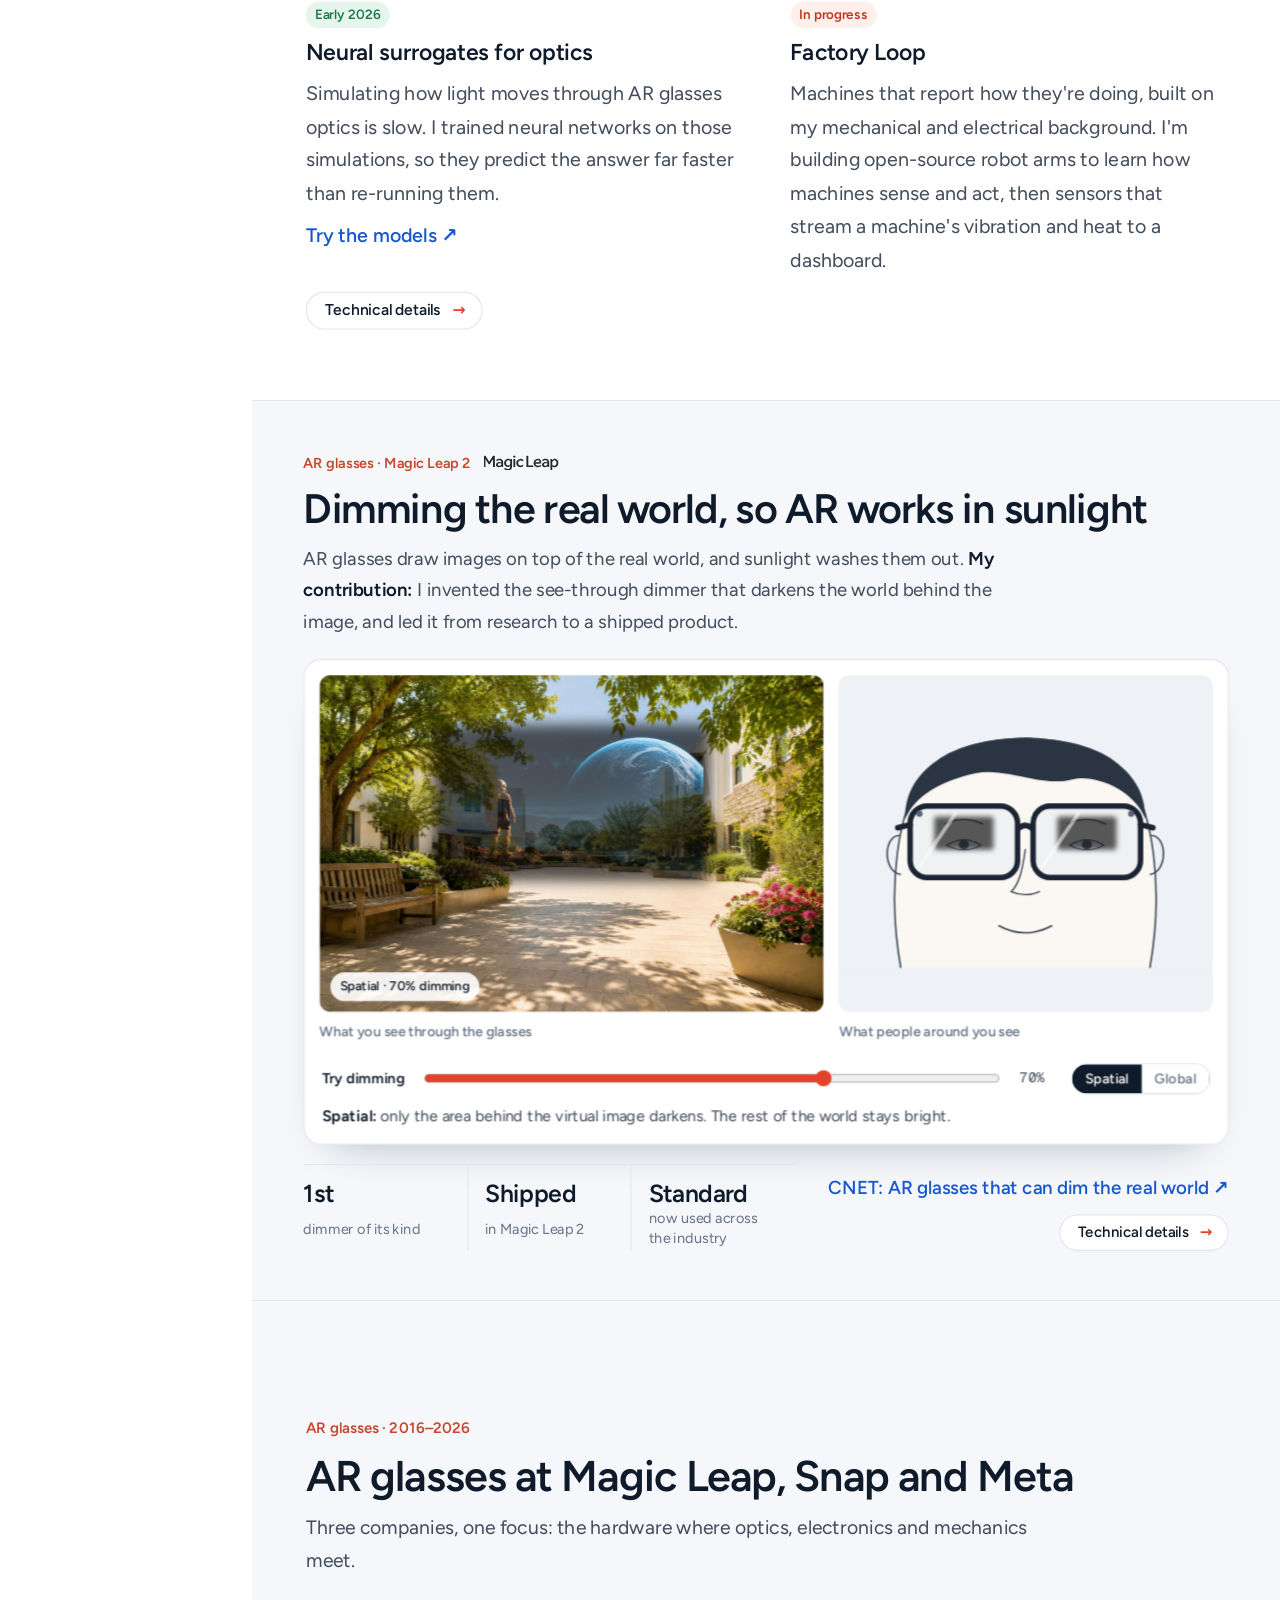
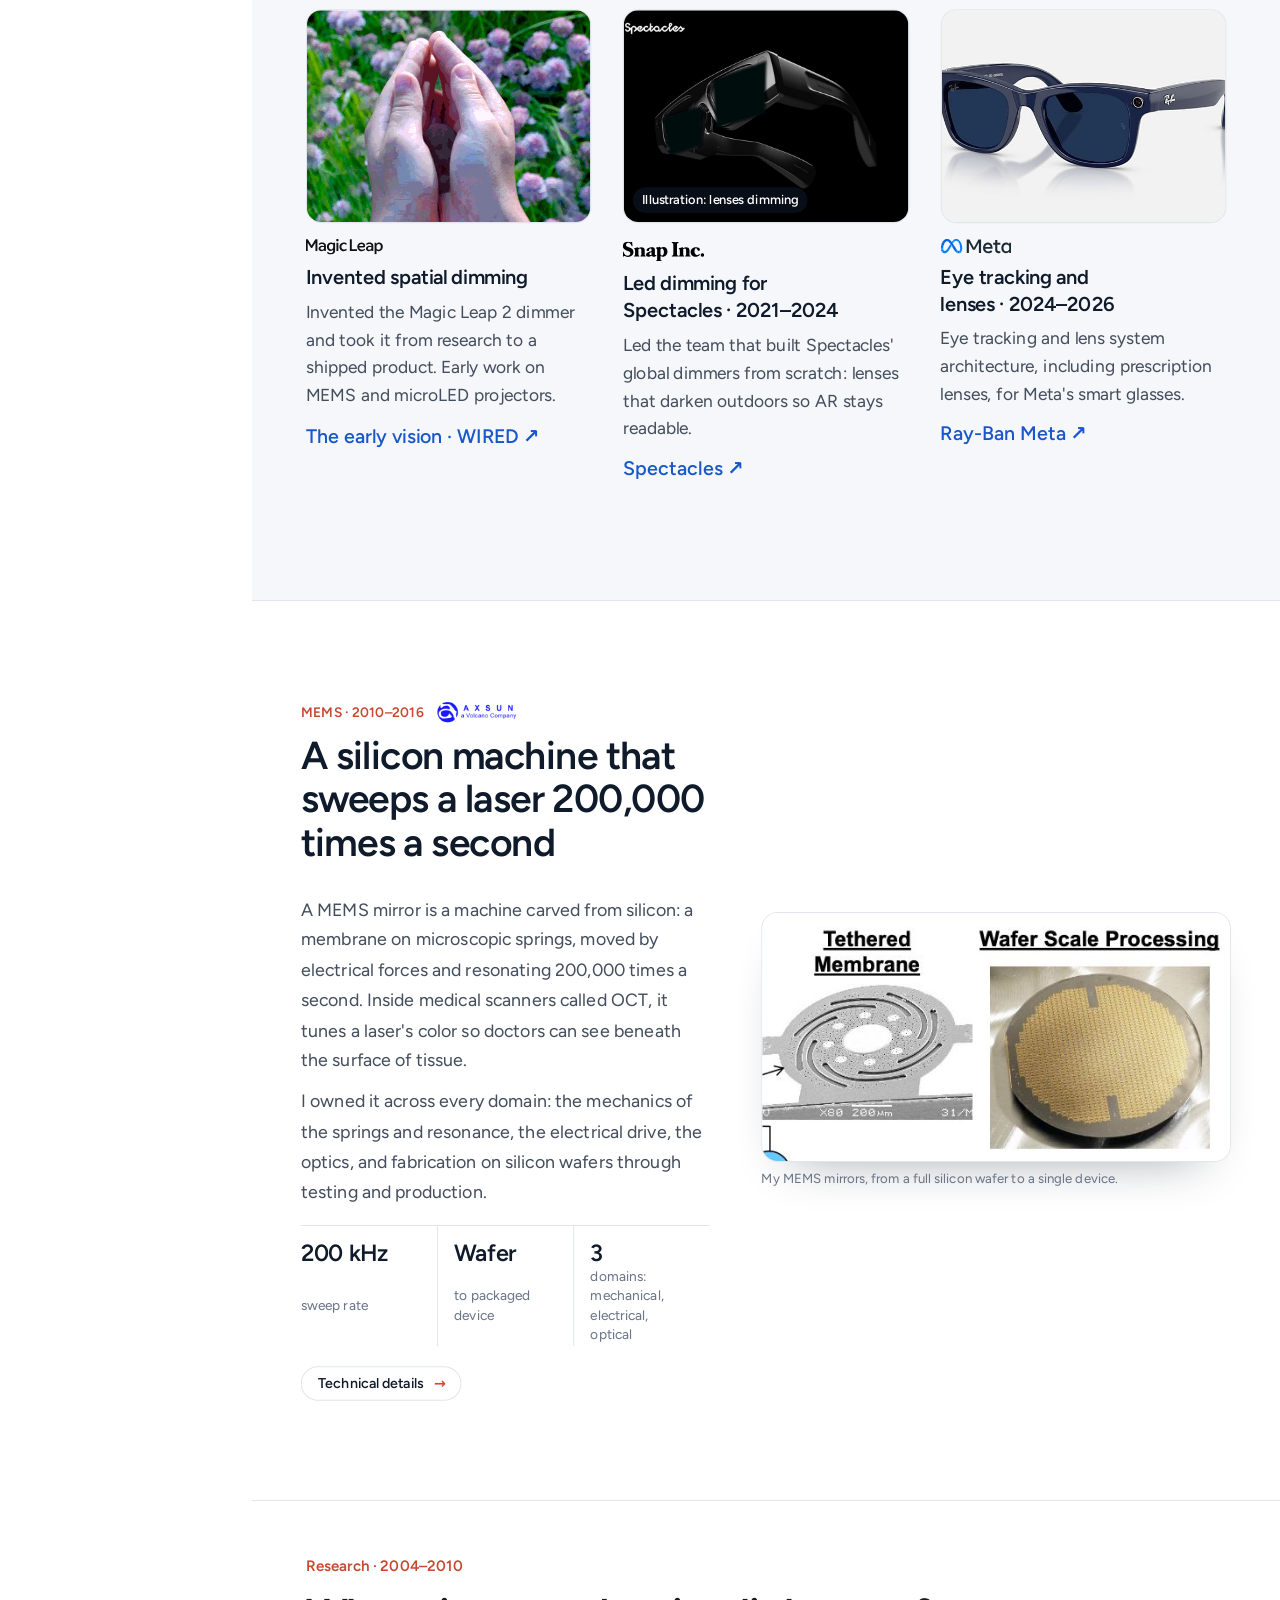
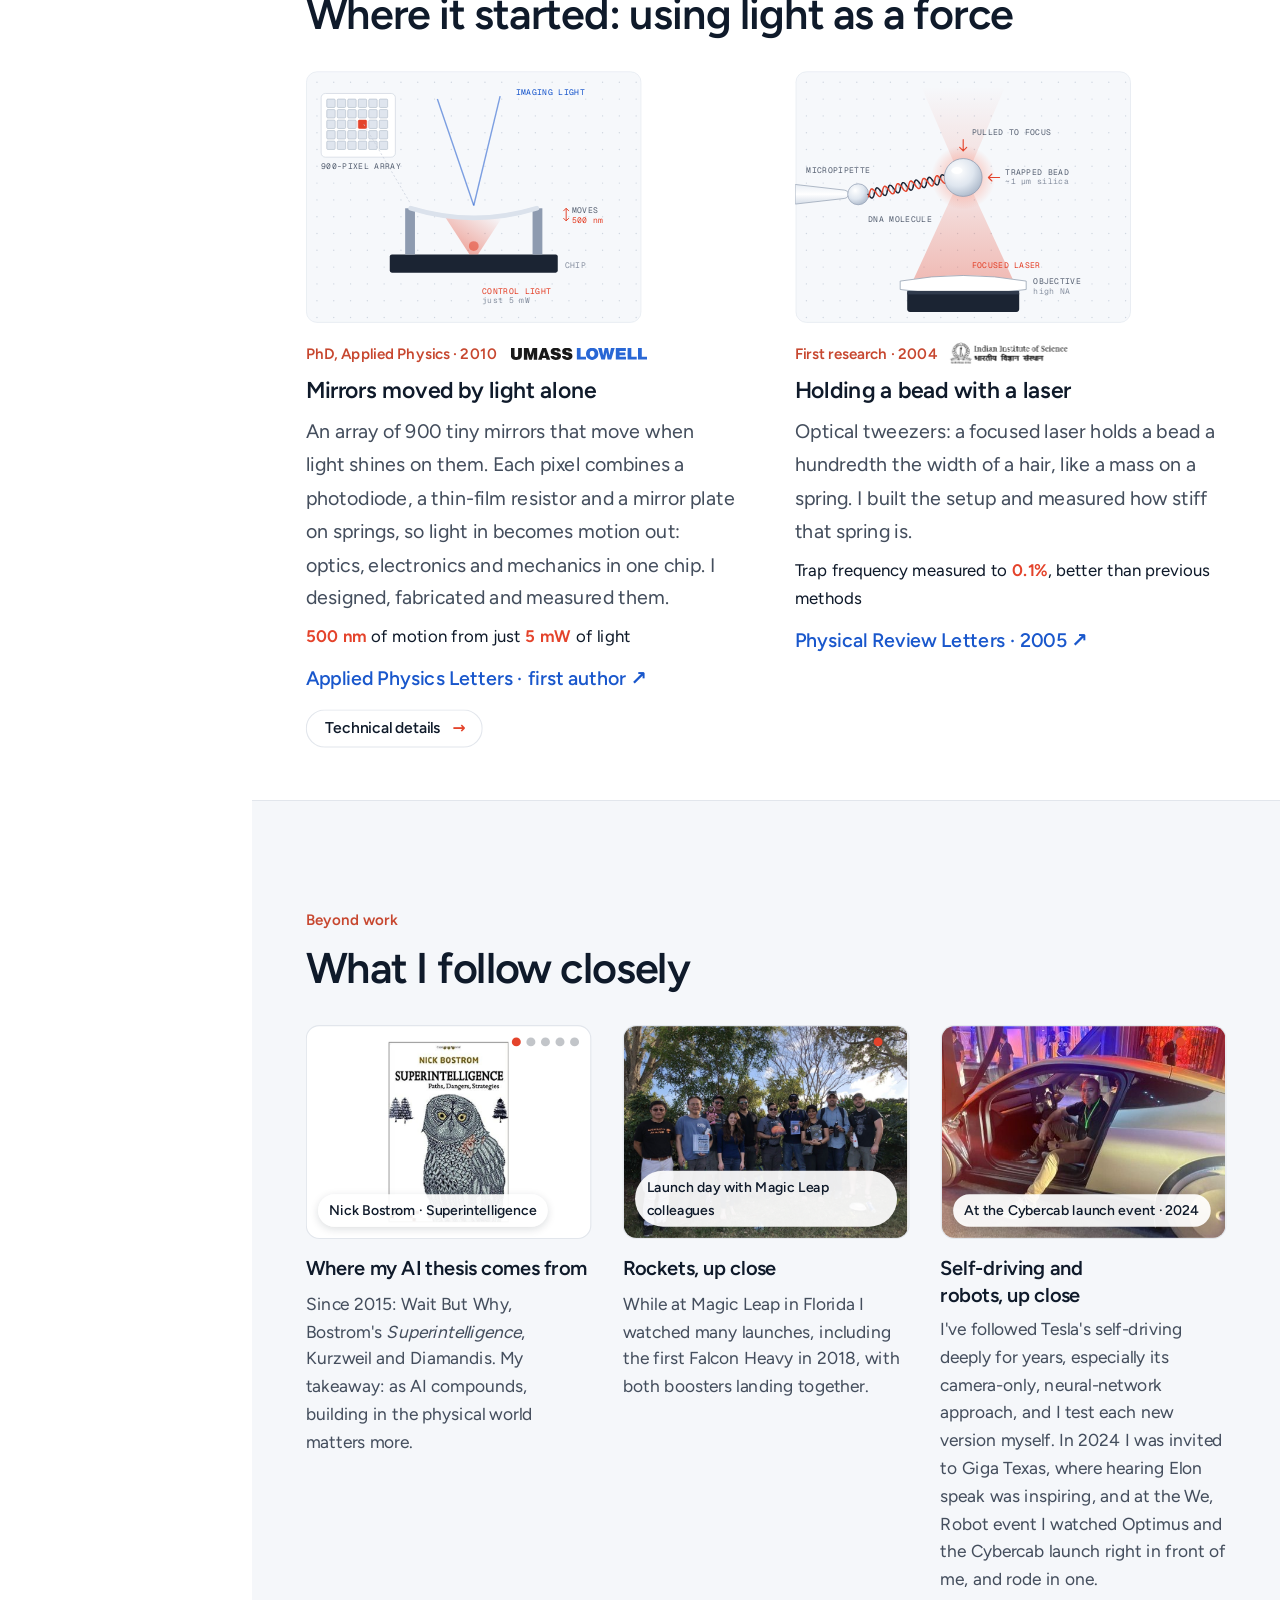
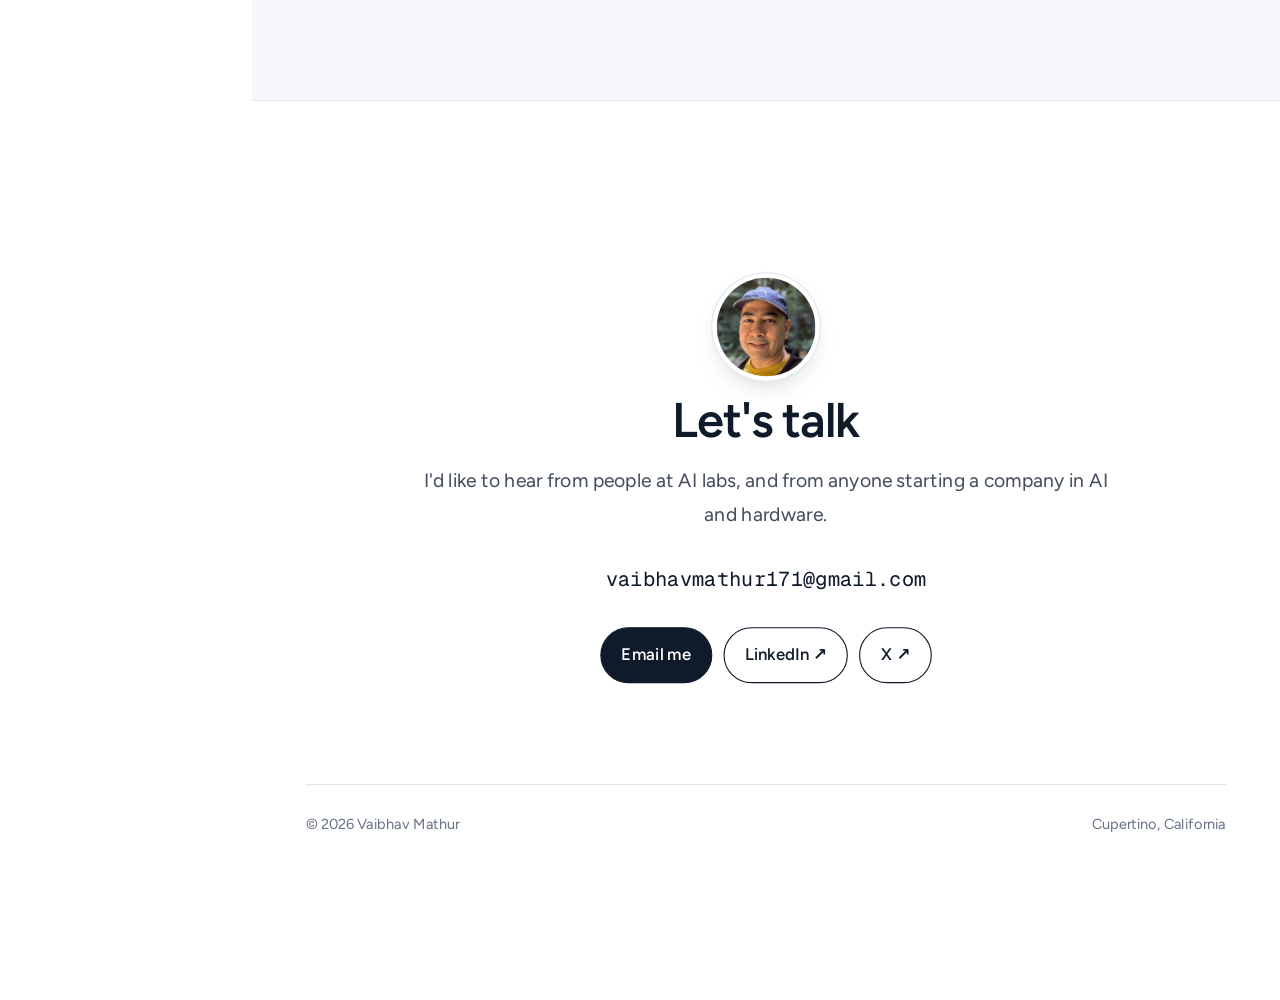
==== commit 21097706: "Point link-preview tags at vaibhav.penro.ai Co-Authored-By: Claude Opus 5.5 <noreply@anthropic.com> " ====
--- a/index.html
+++ b/index.html
@@ -6,10 +6,10 @@
 <title>Vaibhav Mathur, PhD</title>
 <meta name="description" content="Applied physicist and hardware engineer: physics and first principles, MEMS, displays and system-level hardware, taken from experiments to production. Invented and shipped a first-of-its-kind AR dimmer at Magic Leap; now building at the edge of AI and hardware.">
 <meta property="og:type" content="website">
-<meta property="og:url" content="https://vaibhavmathur171-git.github.io/">
+<meta property="og:url" content="https://vaibhav.penro.ai/">
 <meta property="og:title" content="Vaibhav Mathur, PhD">
 <meta property="og:description" content="Applied physicist and hardware engineer: physics, MEMS, displays and system-level hardware, from first principles to production. Now building at the edge of AI and hardware.">
-<meta property="og:image" content="https://vaibhavmathur171-git.github.io/og-image.jpg">
+<meta property="og:image" content="https://vaibhav.penro.ai/og-image.jpg">
 <meta name="twitter:card" content="summary_large_image">
 <meta name="theme-color" content="#ffffff">
 <link rel="icon" href="favicon.svg">
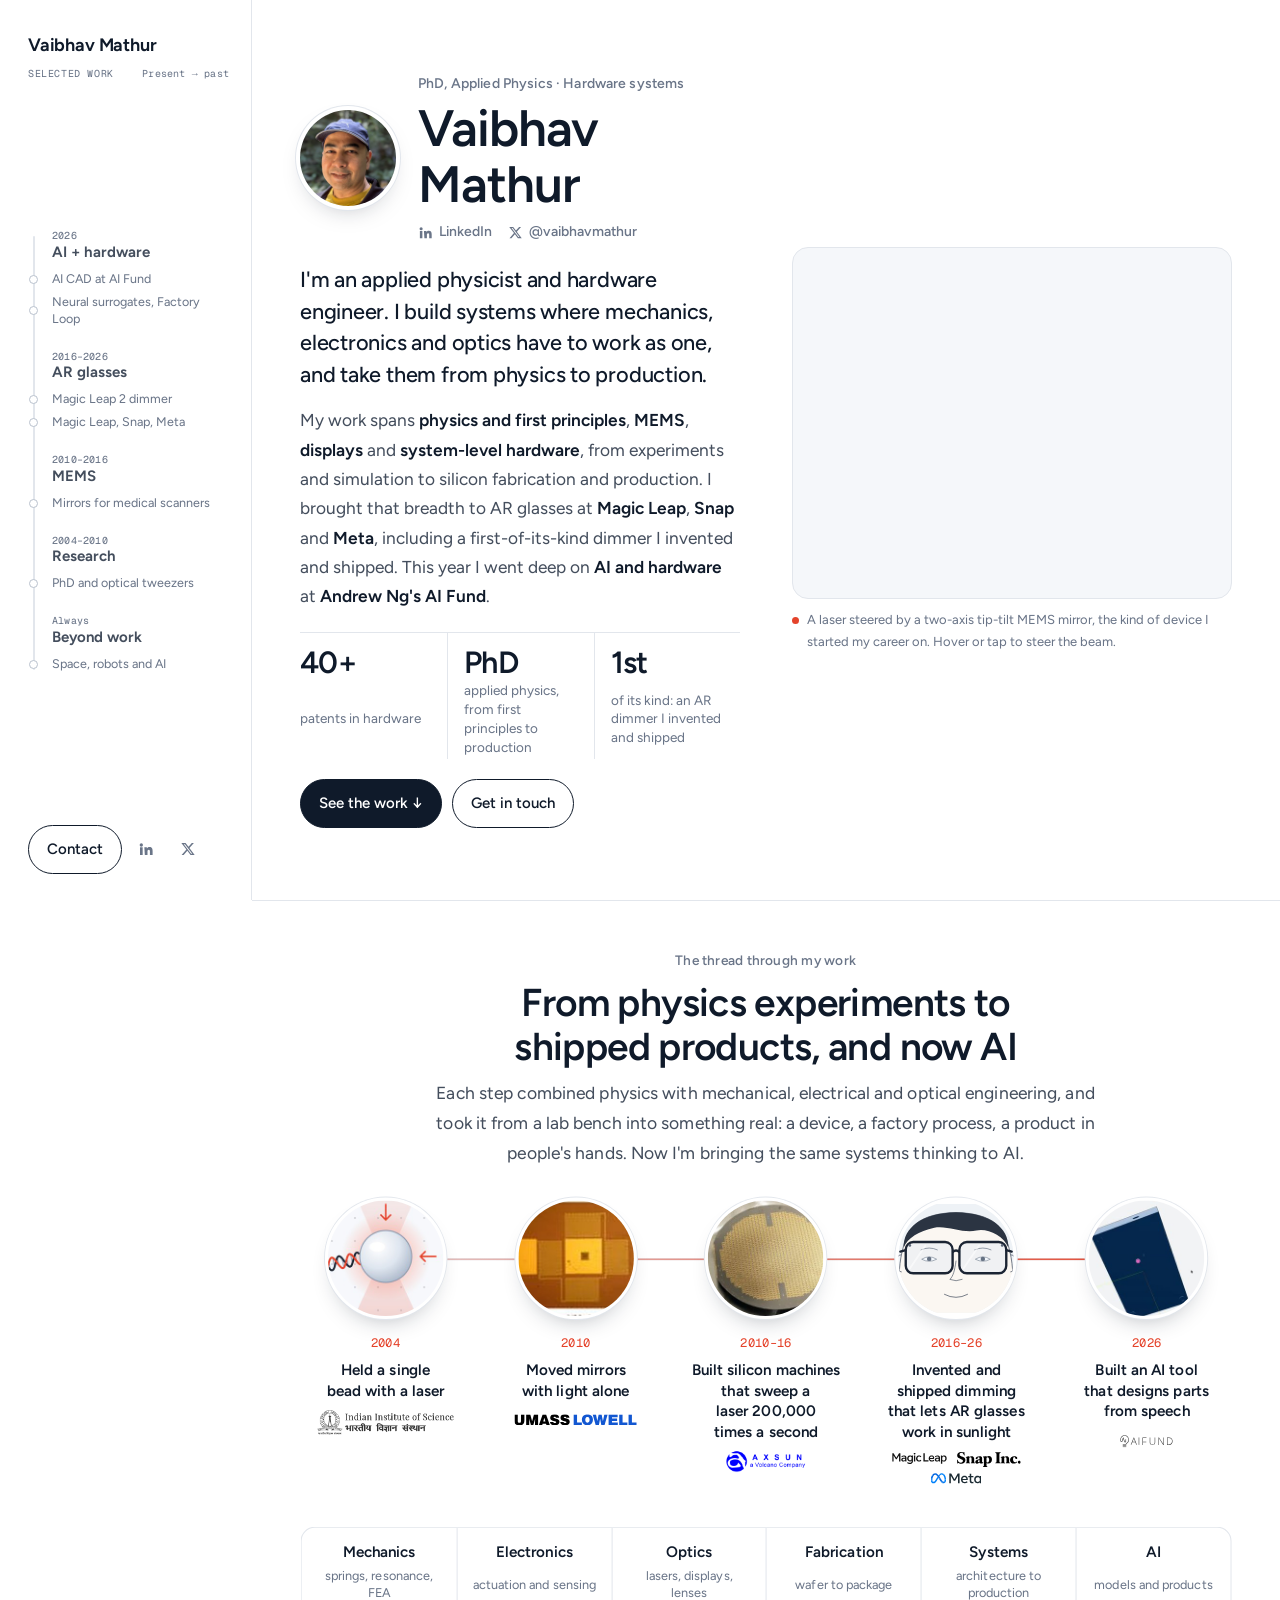
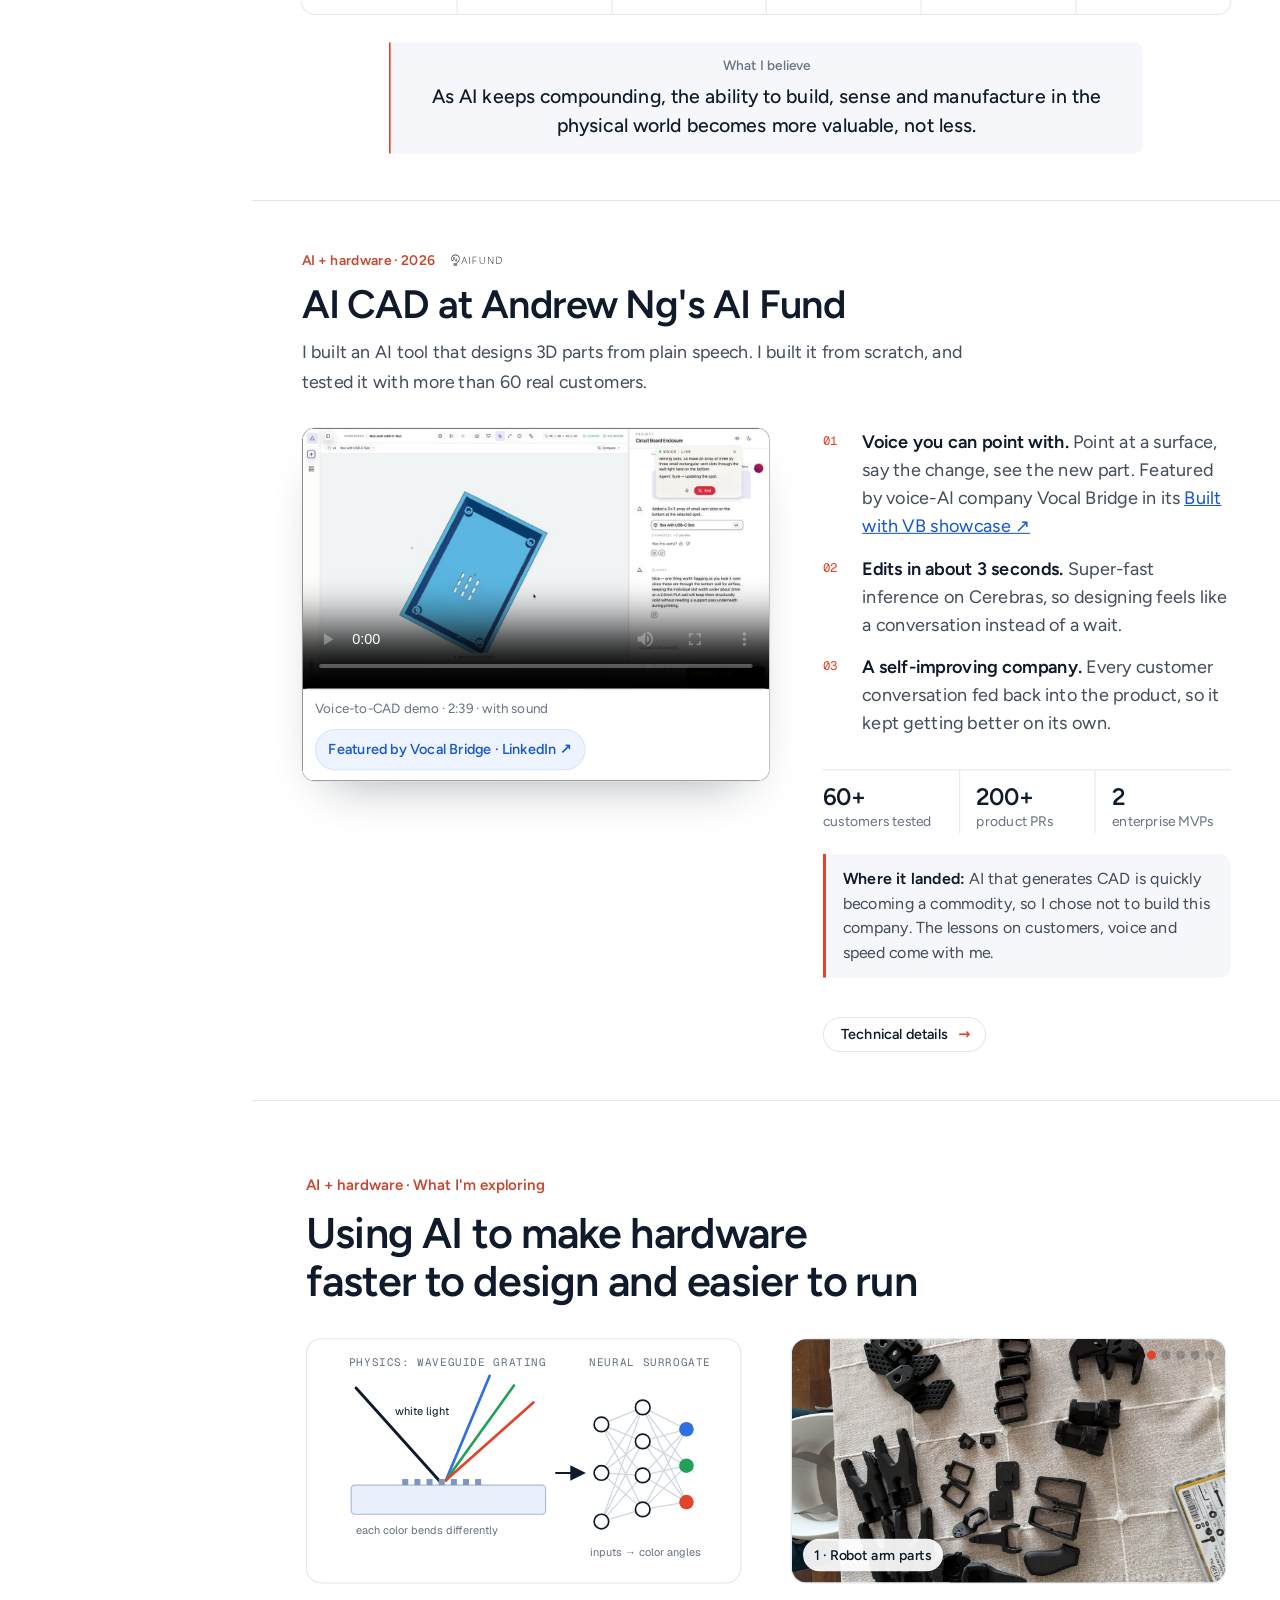
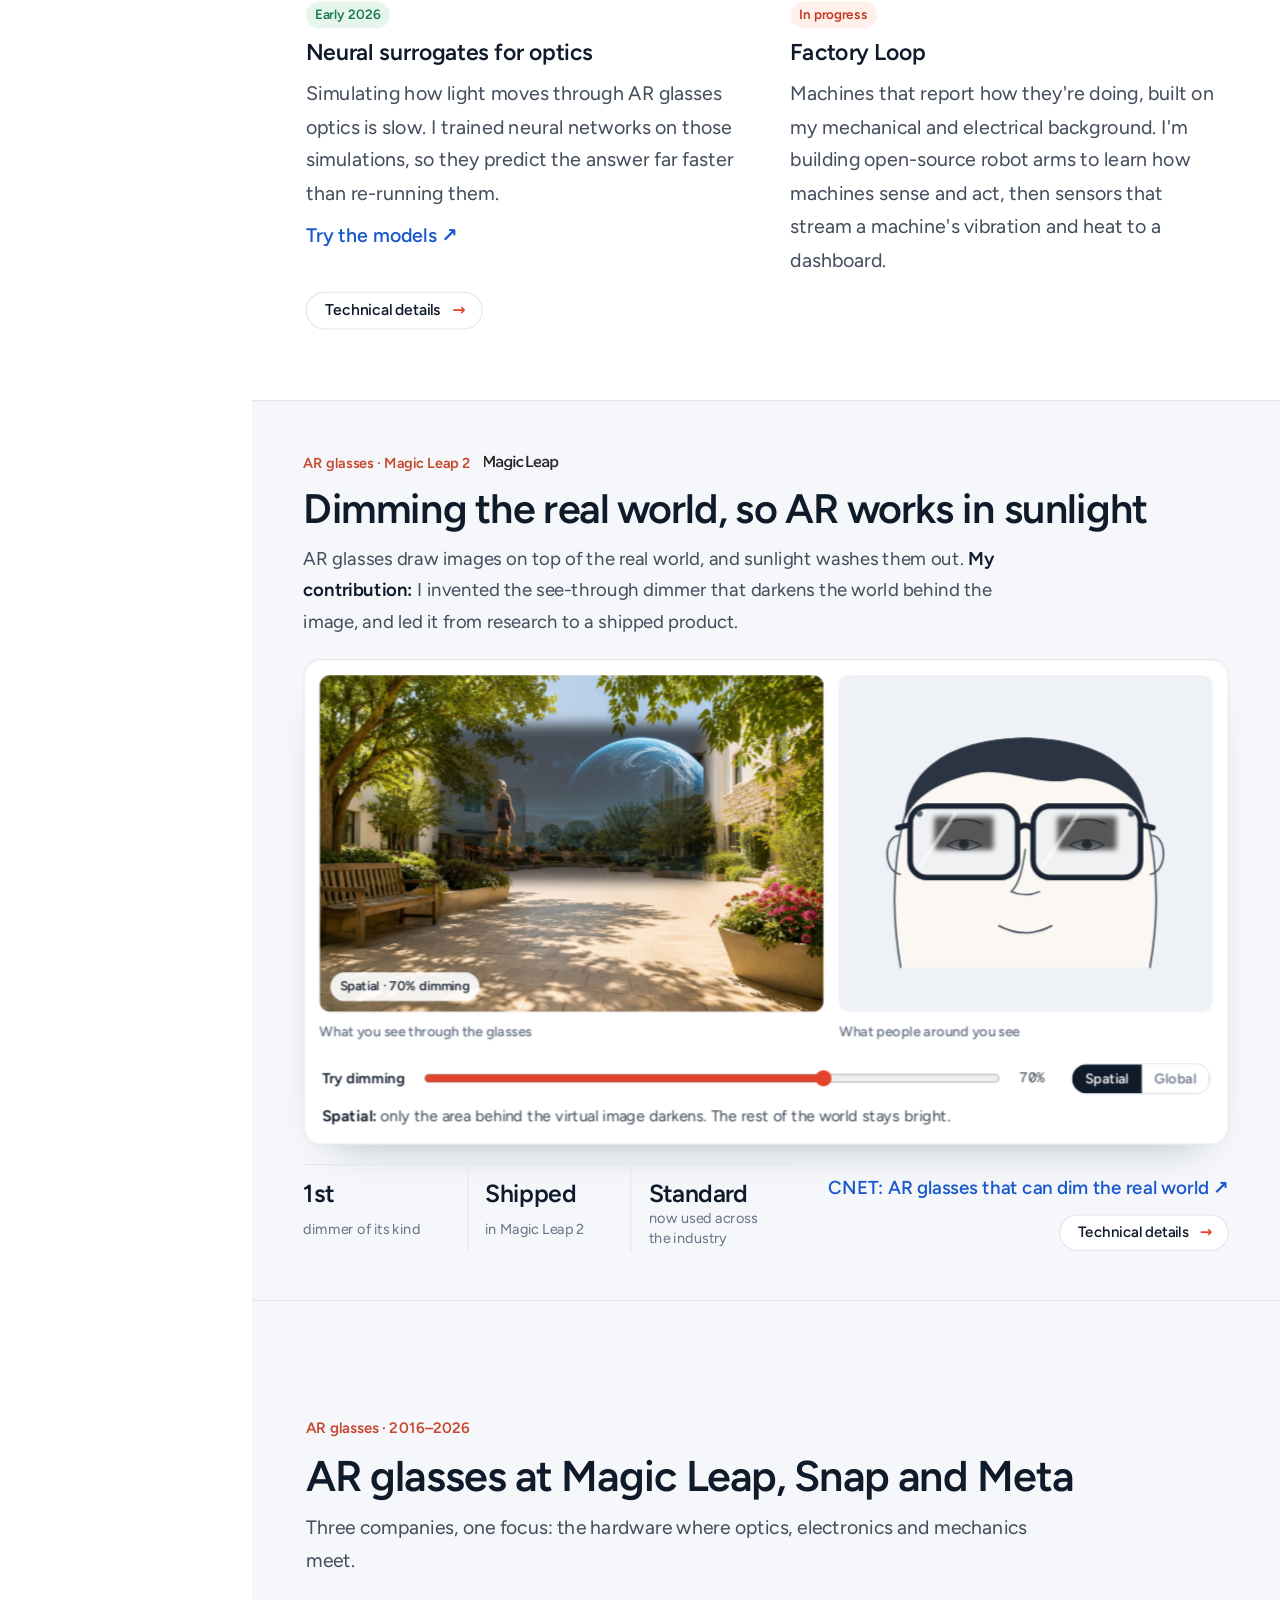
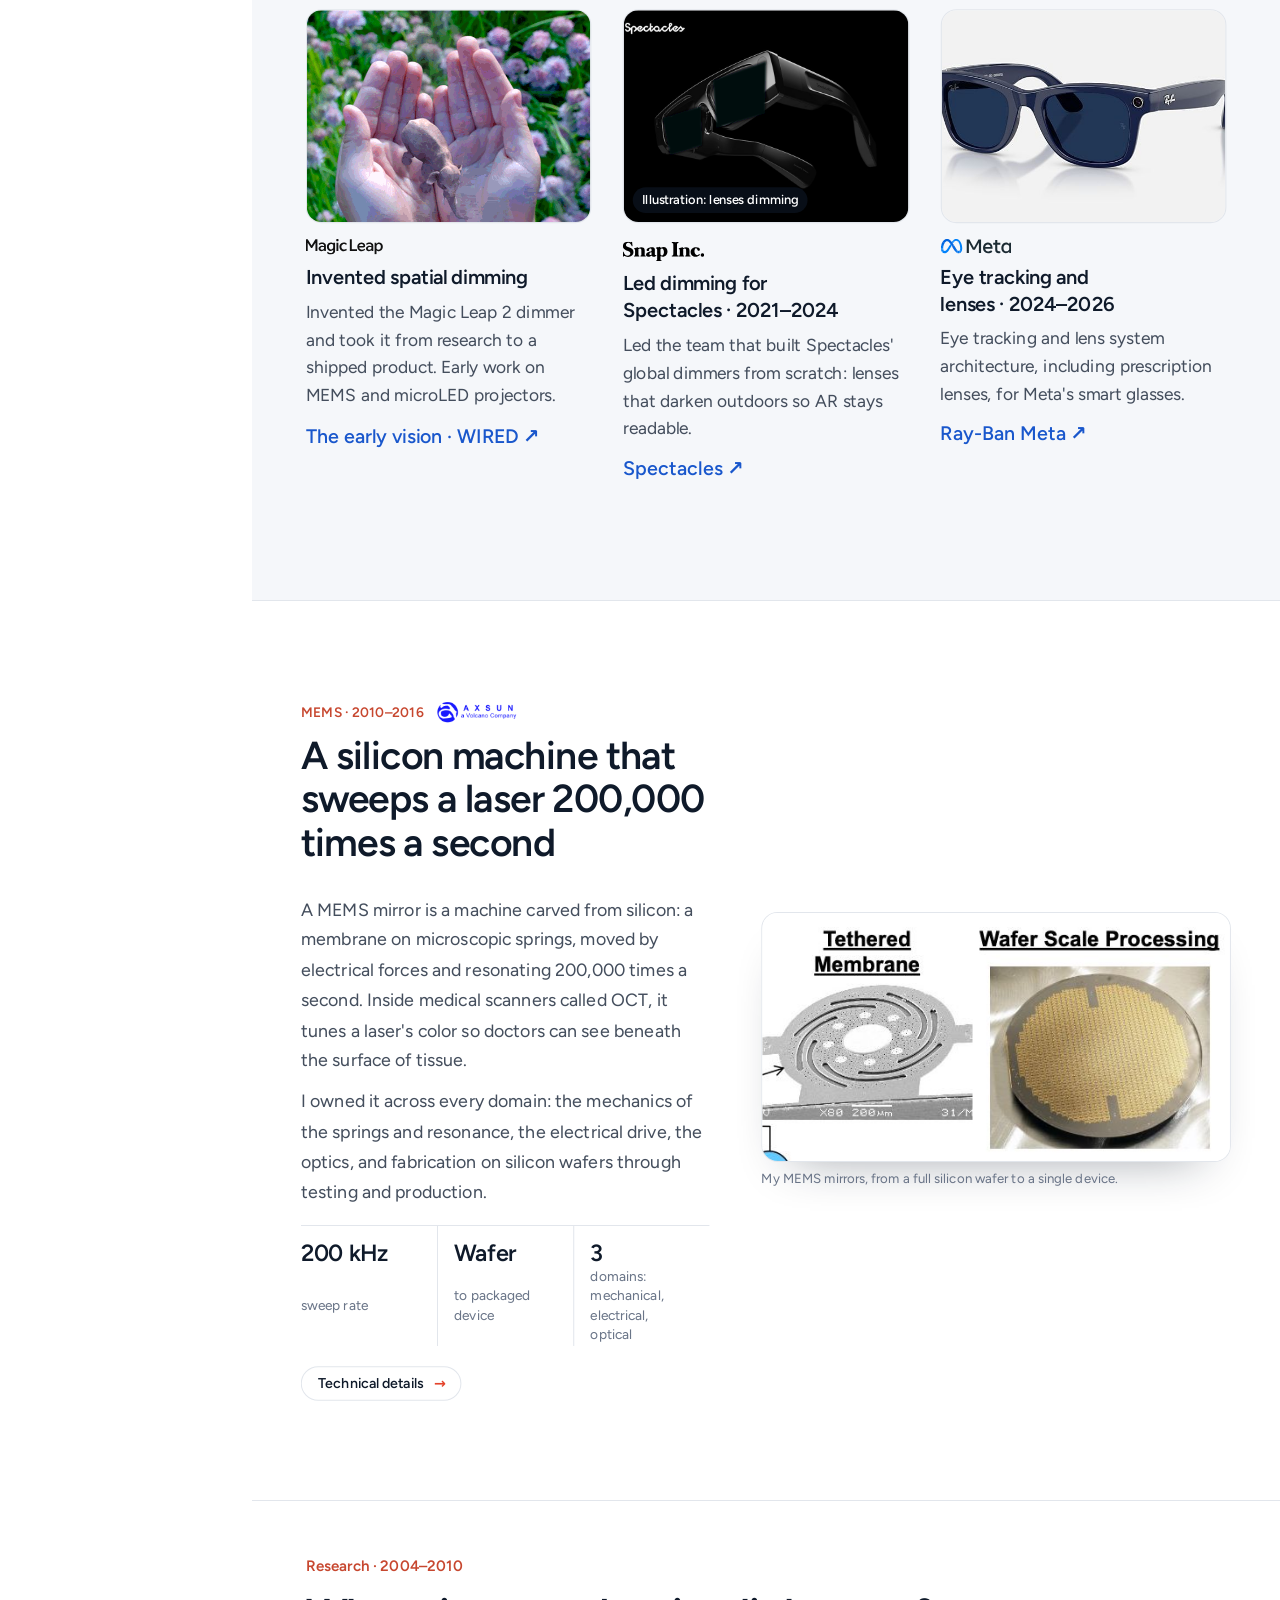
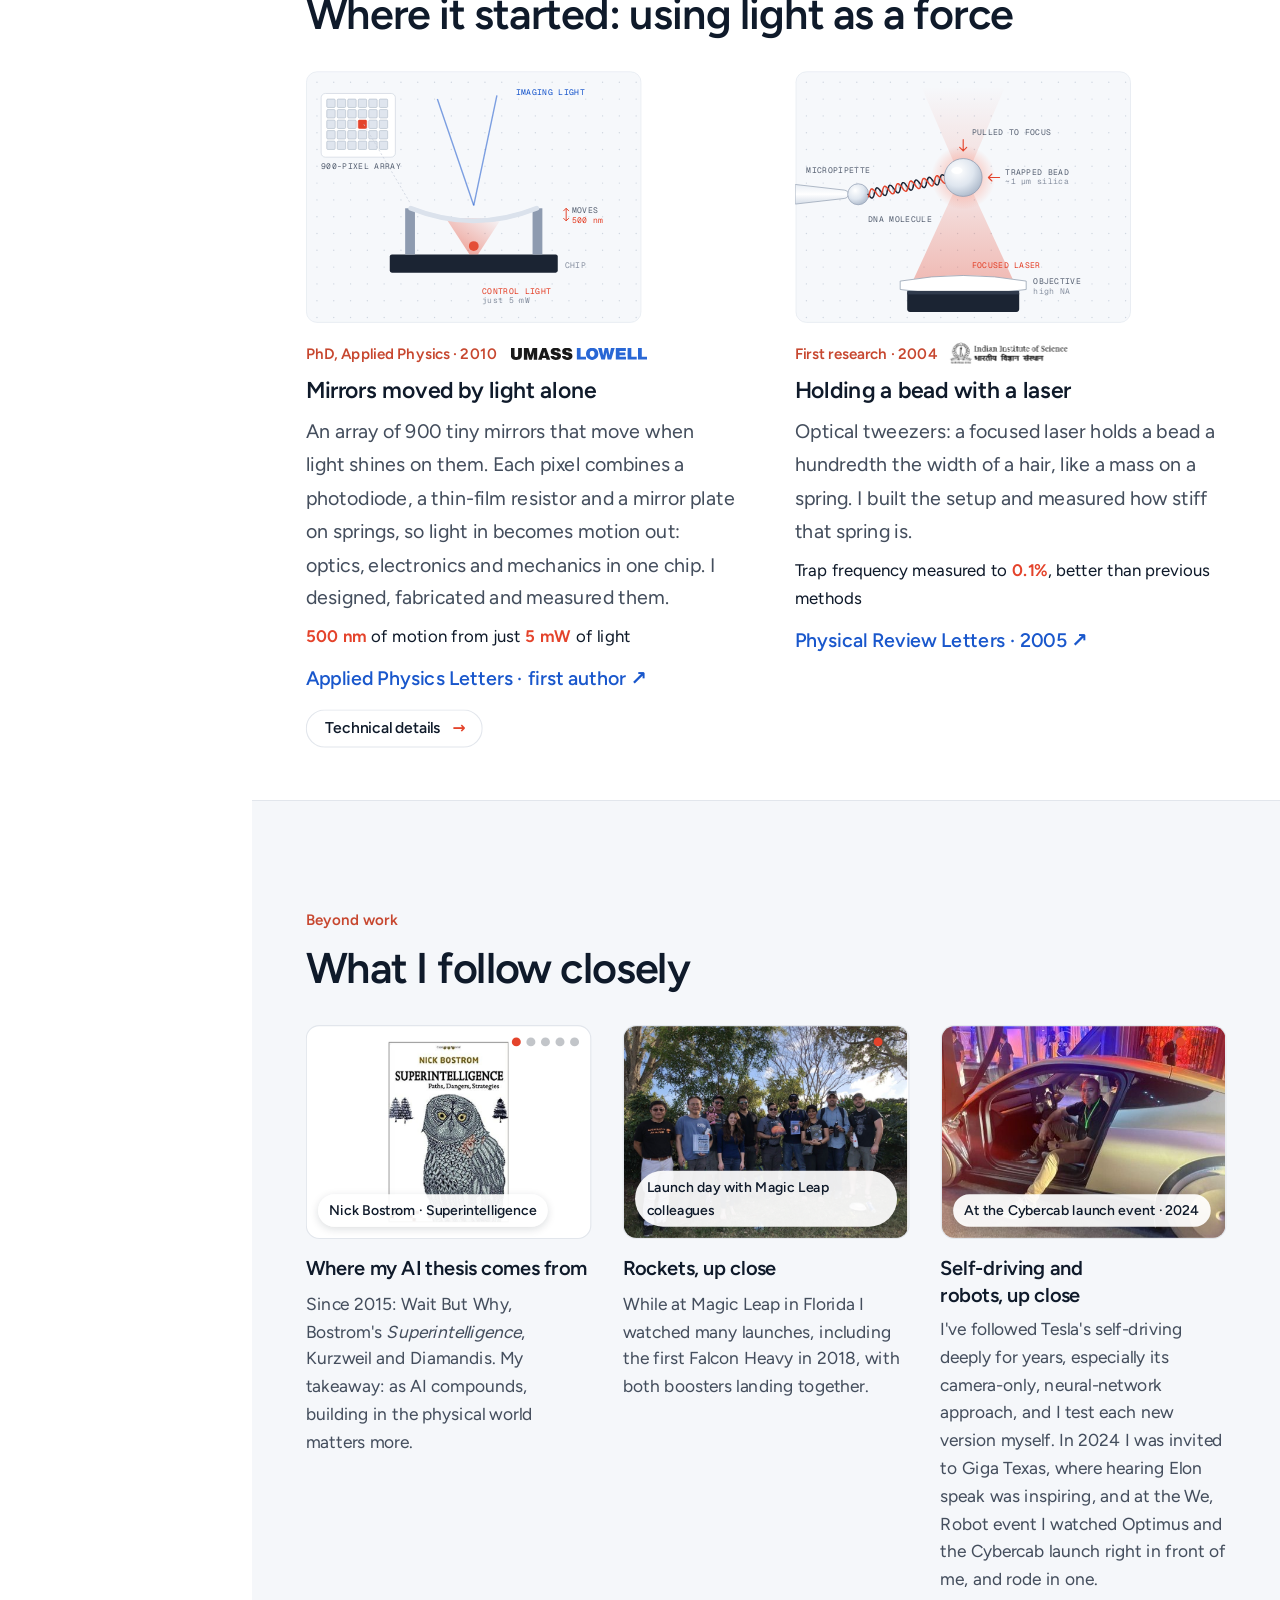
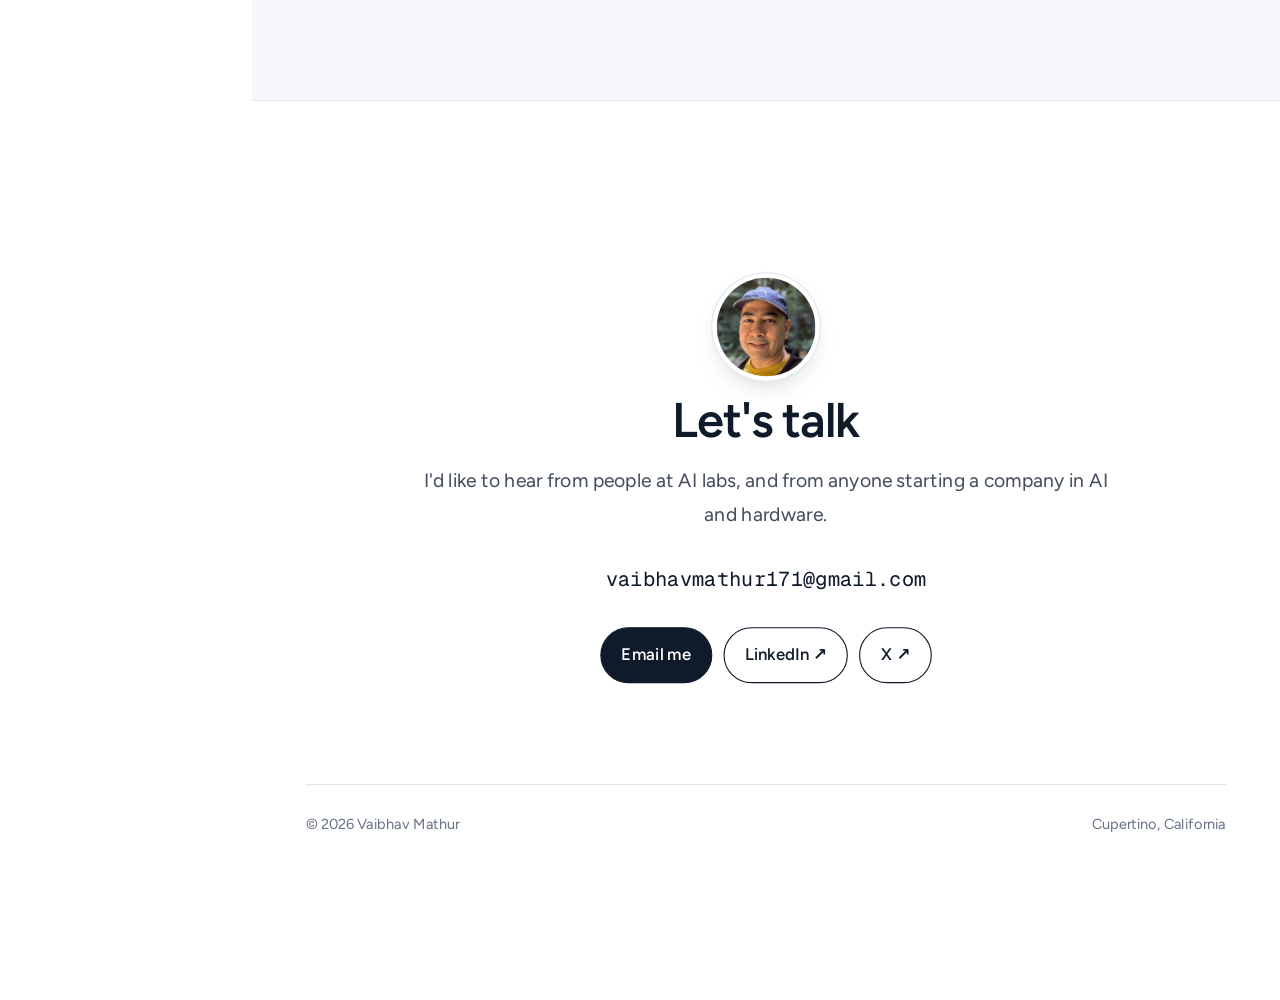
==== commit 8e838dc0: "Size social icons inline and version CSS/JS so browsers never mix old and new files Co-Authored-By: " ====
--- a/index.html
+++ b/index.html
@@ -13,7 +13,7 @@
 <meta name="twitter:card" content="summary_large_image">
 <meta name="theme-color" content="#ffffff">
 <link rel="icon" href="favicon.svg">
-<link rel="stylesheet" href="styles.css">
+<link rel="stylesheet" href="styles.css?v=202610131754">
 </head>
 <body>
 
@@ -38,7 +38,7 @@
       <li data-ch="roots"><a class="ch" href="#roots"><span class="yr">2004–2010</span><b>Research</b></a><div class="subs"><a href="#roots" title="PhD and optical tweezers"><span>PhD and optical tweezers</span></a></div></li>
       <li data-ch="interests"><a class="ch" href="#interests"><span class="yr">Always</span><b>Beyond work</b></a><div class="subs"><a href="#interests" title="Space, robots and AI"><span>Space, robots and AI</span></a></div></li>
     </ol>
-    <div class="rail-end"><a class="btn" href="#contact">Contact</a><a class="soc" href="https://www.linkedin.com/in/mathurmems/" target="_blank" rel="noopener" aria-label="LinkedIn" title="LinkedIn"><svg viewBox="0 0 24 24" aria-hidden="true"><path d="M4.98 3.5a2.5 2.5 0 1 1 0 5 2.5 2.5 0 0 1 0-5zM3 9.5h4V21H3zM9.5 9.5h3.8v1.6h.06c.53-1 1.83-2.06 3.77-2.06 4.03 0 4.77 2.65 4.77 6.1V21h-4v-5.1c0-1.22-.02-2.79-1.7-2.79-1.7 0-1.96 1.33-1.96 2.7V21h-4z"/></svg></a><a class="soc" href="https://x.com/vaibhavmathur" target="_blank" rel="noopener" aria-label="X" title="X"><svg viewBox="0 0 24 24" aria-hidden="true"><path d="M17.75 3h3.07l-6.7 7.66L22 21h-6.17l-4.83-6.32L5.47 21H2.4l7.17-8.2L2 3h6.33l4.37 5.78zm-1.08 16.17h1.7L7.4 4.74H5.58z"/></svg></a></div>
+    <div class="rail-end"><a class="btn" href="#contact">Contact</a><a class="soc" href="https://www.linkedin.com/in/mathurmems/" target="_blank" rel="noopener" aria-label="LinkedIn" title="LinkedIn"><svg viewBox="0 0 24 24" width="16" height="16" fill="currentColor" aria-hidden="true"><path d="M4.98 3.5a2.5 2.5 0 1 1 0 5 2.5 2.5 0 0 1 0-5zM3 9.5h4V21H3zM9.5 9.5h3.8v1.6h.06c.53-1 1.83-2.06 3.77-2.06 4.03 0 4.77 2.65 4.77 6.1V21h-4v-5.1c0-1.22-.02-2.79-1.7-2.79-1.7 0-1.96 1.33-1.96 2.7V21h-4z"/></svg></a><a class="soc" href="https://x.com/vaibhavmathur" target="_blank" rel="noopener" aria-label="X" title="X"><svg viewBox="0 0 24 24" width="16" height="16" fill="currentColor" aria-hidden="true"><path d="M17.75 3h3.07l-6.7 7.66L22 21h-6.17l-4.83-6.32L5.47 21H2.4l7.17-8.2L2 3h6.33l4.37 5.78zm-1.08 16.17h1.7L7.4 4.74H5.58z"/></svg></a></div>
   </div>
 </nav>
 
@@ -50,7 +50,7 @@
       <img class="portrait" src="assets/portrait.jpg" alt="Vaibhav Mathur" width="400" height="400">
       <div><span class="label">PhD, Applied Physics · Hardware systems</span>
       <h1>Vaibhav Mathur</h1>
-      <div class="social"><a href="https://www.linkedin.com/in/mathurmems/" target="_blank" rel="noopener" aria-label="LinkedIn"><svg viewBox="0 0 24 24" aria-hidden="true"><path d="M4.98 3.5a2.5 2.5 0 1 1 0 5 2.5 2.5 0 0 1 0-5zM3 9.5h4V21H3zM9.5 9.5h3.8v1.6h.06c.53-1 1.83-2.06 3.77-2.06 4.03 0 4.77 2.65 4.77 6.1V21h-4v-5.1c0-1.22-.02-2.79-1.7-2.79-1.7 0-1.96 1.33-1.96 2.7V21h-4z"/></svg><span>LinkedIn</span></a><a href="https://x.com/vaibhavmathur" target="_blank" rel="noopener" aria-label="X"><svg viewBox="0 0 24 24" aria-hidden="true"><path d="M17.75 3h3.07l-6.7 7.66L22 21h-6.17l-4.83-6.32L5.47 21H2.4l7.17-8.2L2 3h6.33l4.37 5.78zm-1.08 16.17h1.7L7.4 4.74H5.58z"/></svg><span>@vaibhavmathur</span></a></div></div>
+      <div class="social"><a href="https://www.linkedin.com/in/mathurmems/" target="_blank" rel="noopener" aria-label="LinkedIn"><svg viewBox="0 0 24 24" width="16" height="16" fill="currentColor" aria-hidden="true"><path d="M4.98 3.5a2.5 2.5 0 1 1 0 5 2.5 2.5 0 0 1 0-5zM3 9.5h4V21H3zM9.5 9.5h3.8v1.6h.06c.53-1 1.83-2.06 3.77-2.06 4.03 0 4.77 2.65 4.77 6.1V21h-4v-5.1c0-1.22-.02-2.79-1.7-2.79-1.7 0-1.96 1.33-1.96 2.7V21h-4z"/></svg><span>LinkedIn</span></a><a href="https://x.com/vaibhavmathur" target="_blank" rel="noopener" aria-label="X"><svg viewBox="0 0 24 24" width="16" height="16" fill="currentColor" aria-hidden="true"><path d="M17.75 3h3.07l-6.7 7.66L22 21h-6.17l-4.83-6.32L5.47 21H2.4l7.17-8.2L2 3h6.33l4.37 5.78zm-1.08 16.17h1.7L7.4 4.74H5.58z"/></svg><span>@vaibhavmathur</span></a></div></div>
     </div>
     <figure class="bench">
       <div class="bench-box"><canvas id="bench" aria-label="Animated laser steered by a MEMS mirror" role="img"></canvas></div>
@@ -504,7 +504,7 @@
   </div>
 </aside>
 
-<script src="main.js"></script>
+<script src="main.js?v=202610131754"></script>
 <!-- Visitor stats: GoatCounter (no cookies). Visit /#toggle-goatcounter once on your own browsers to stop counting yourself. -->
 <script>
 (function () {
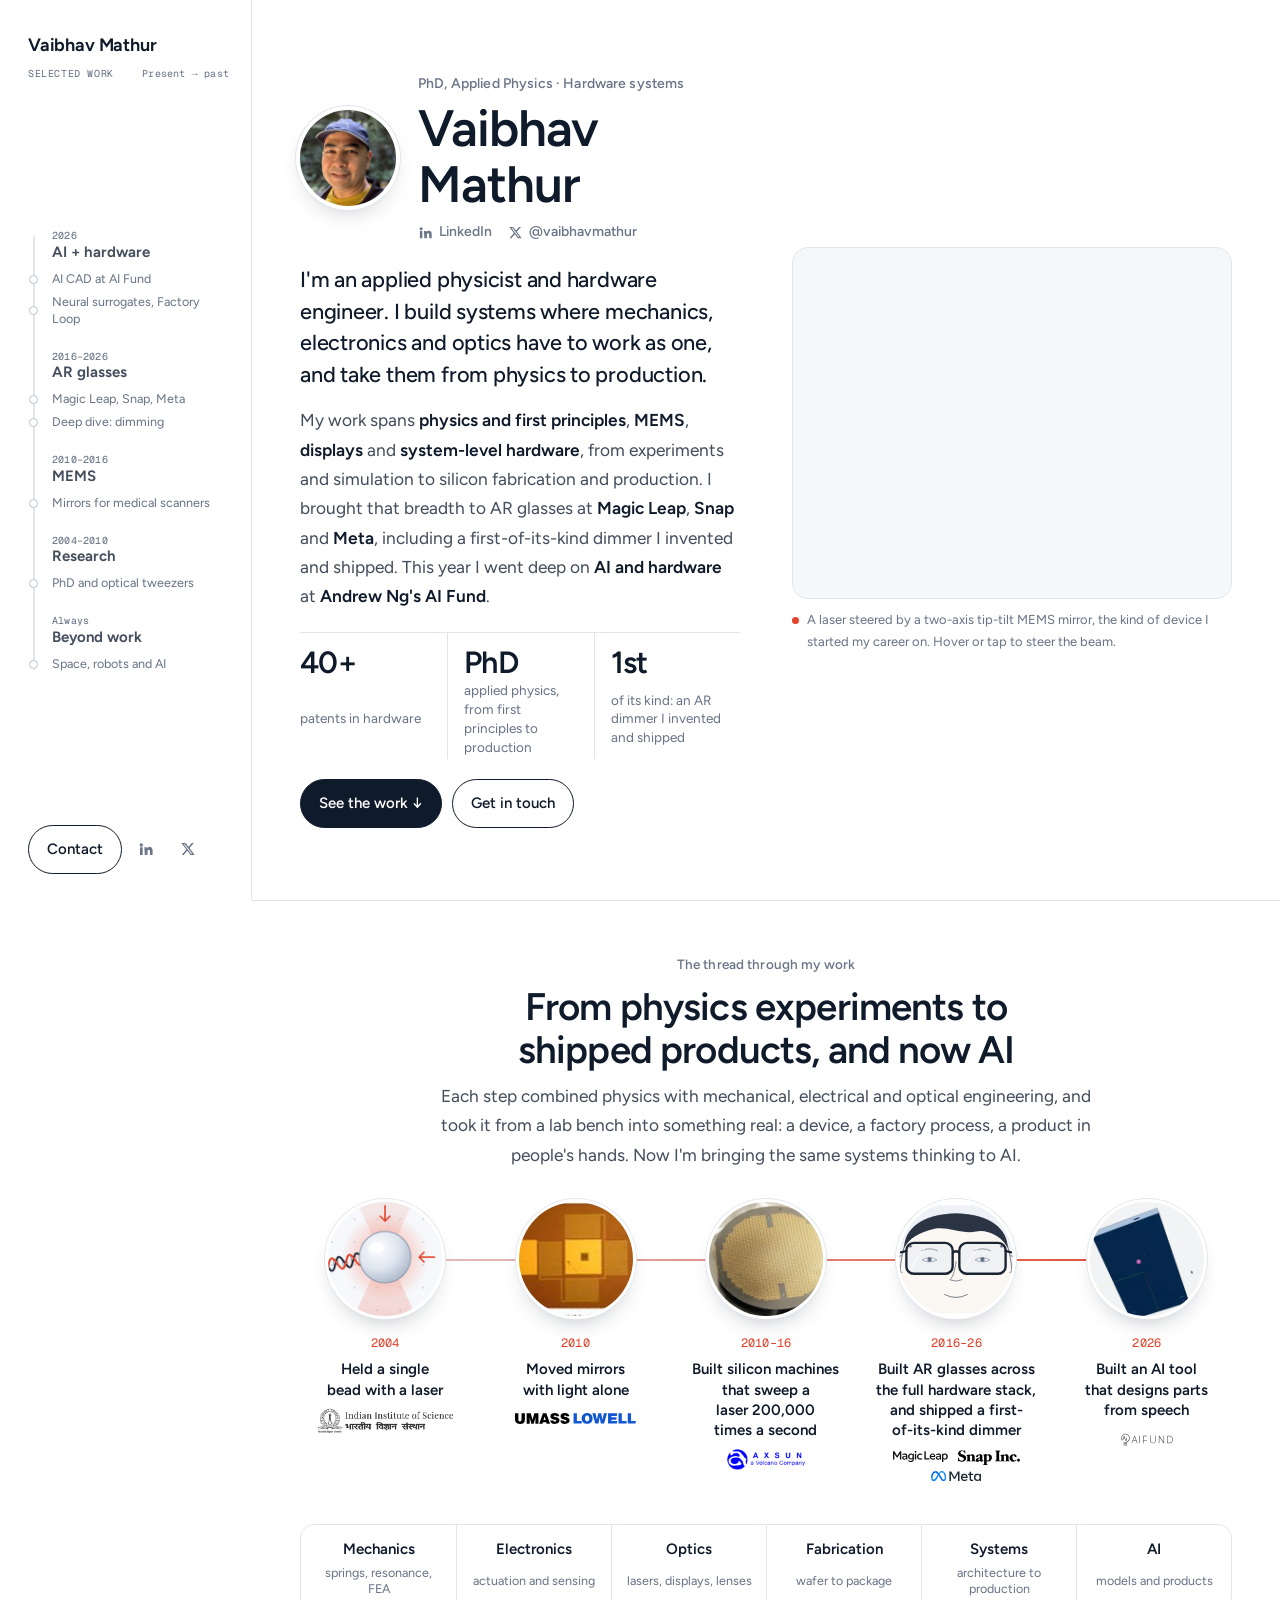
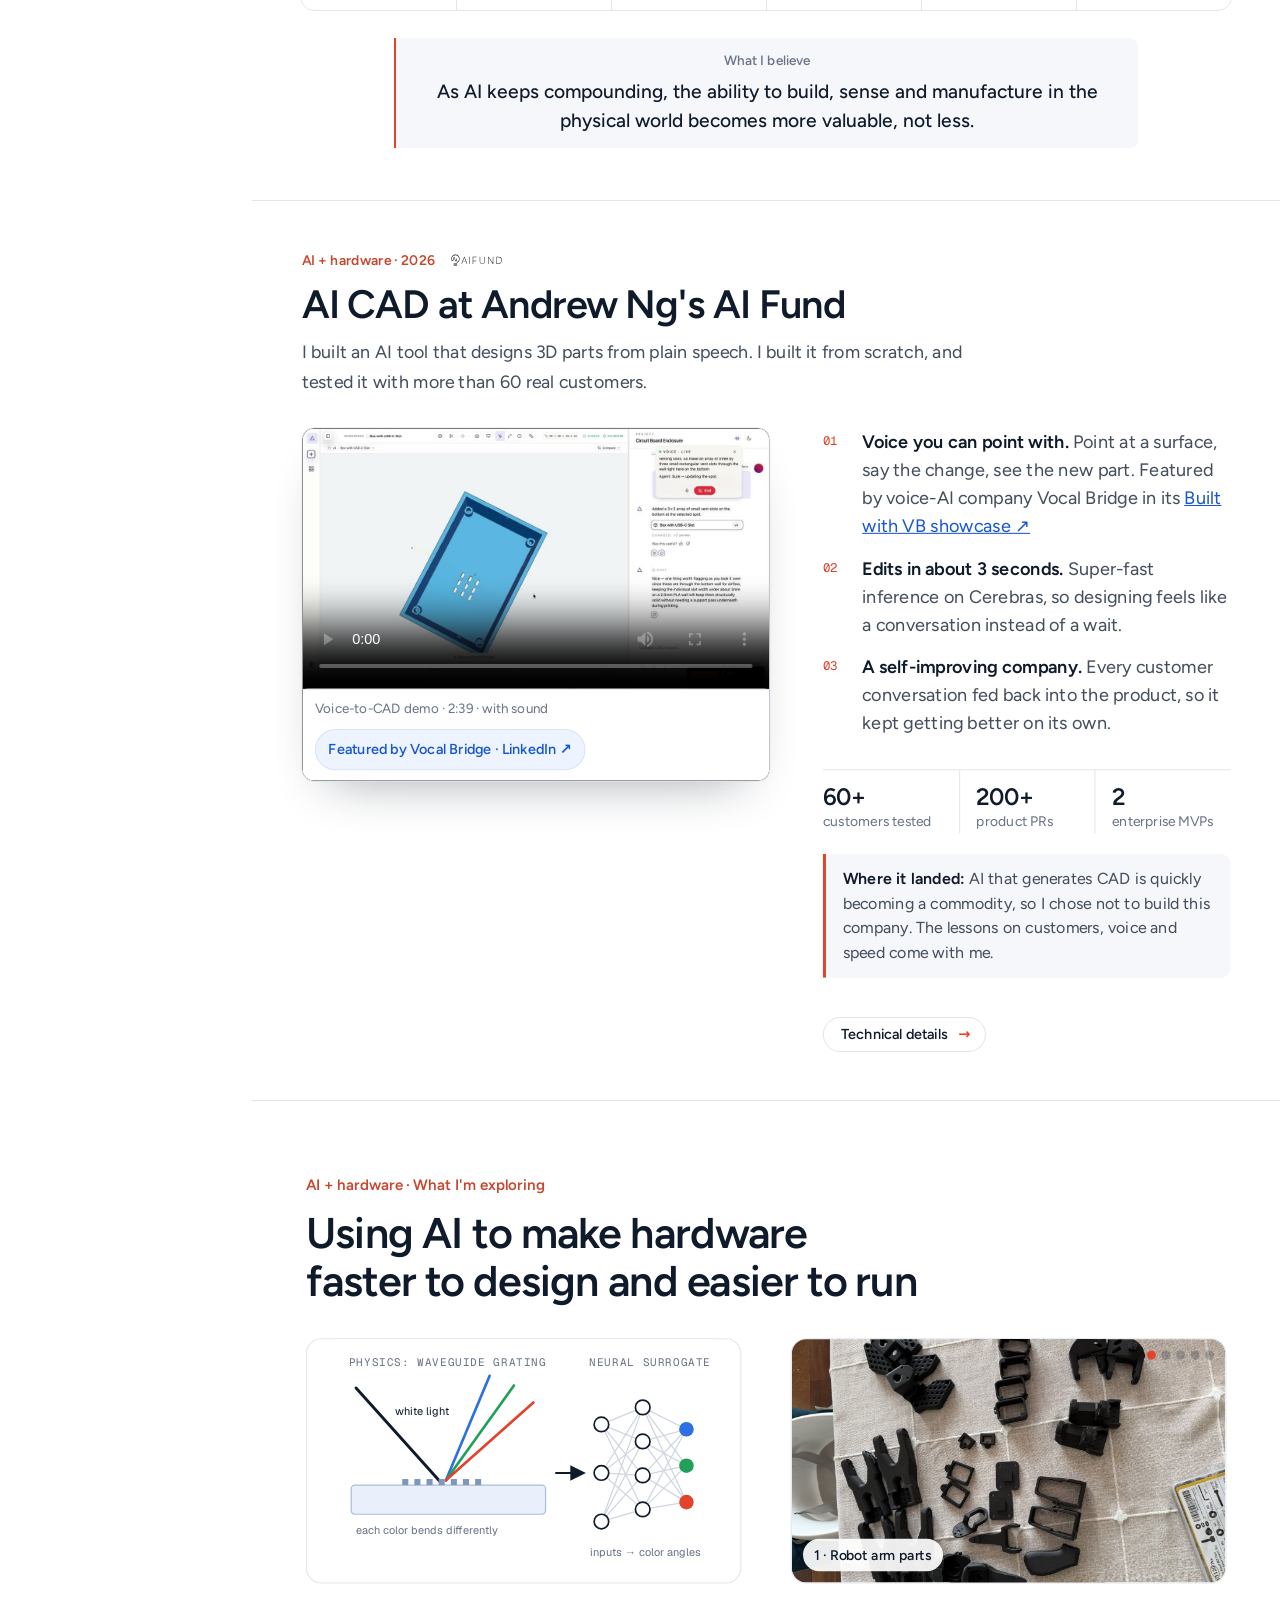
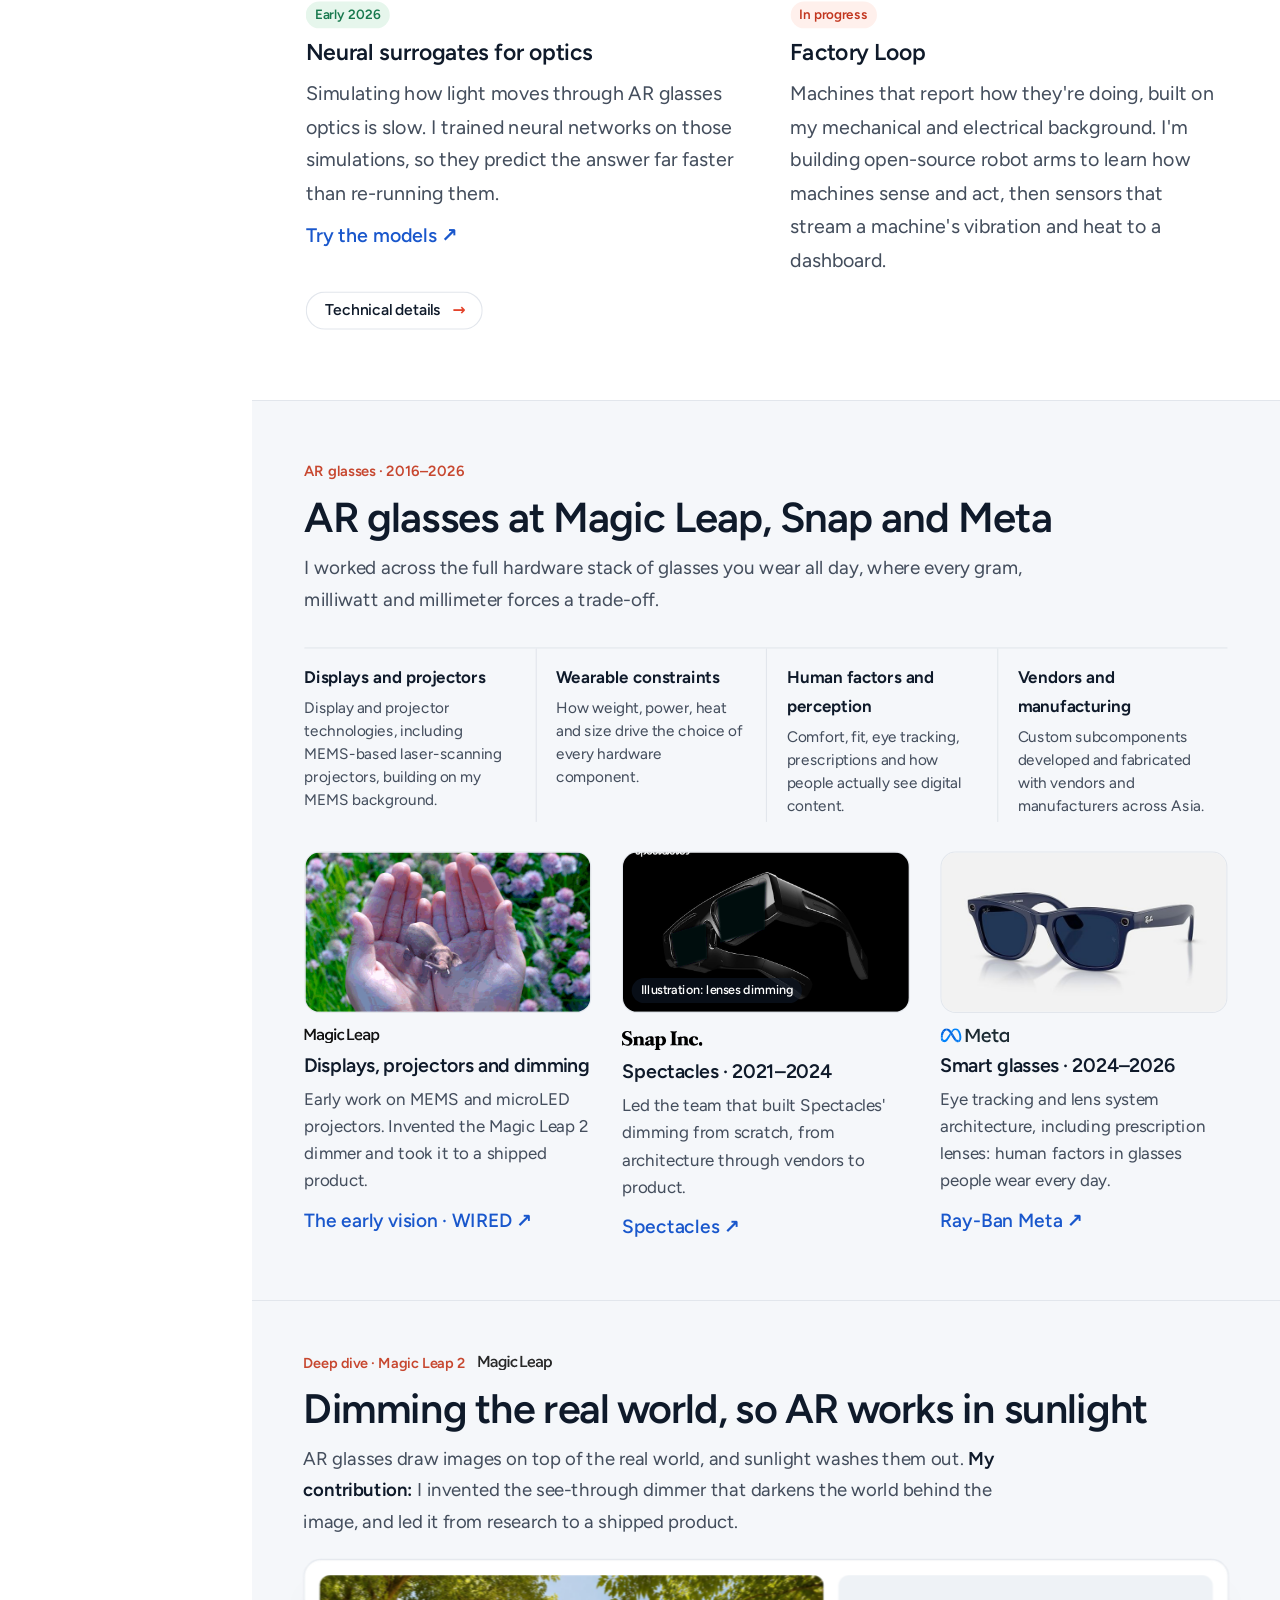
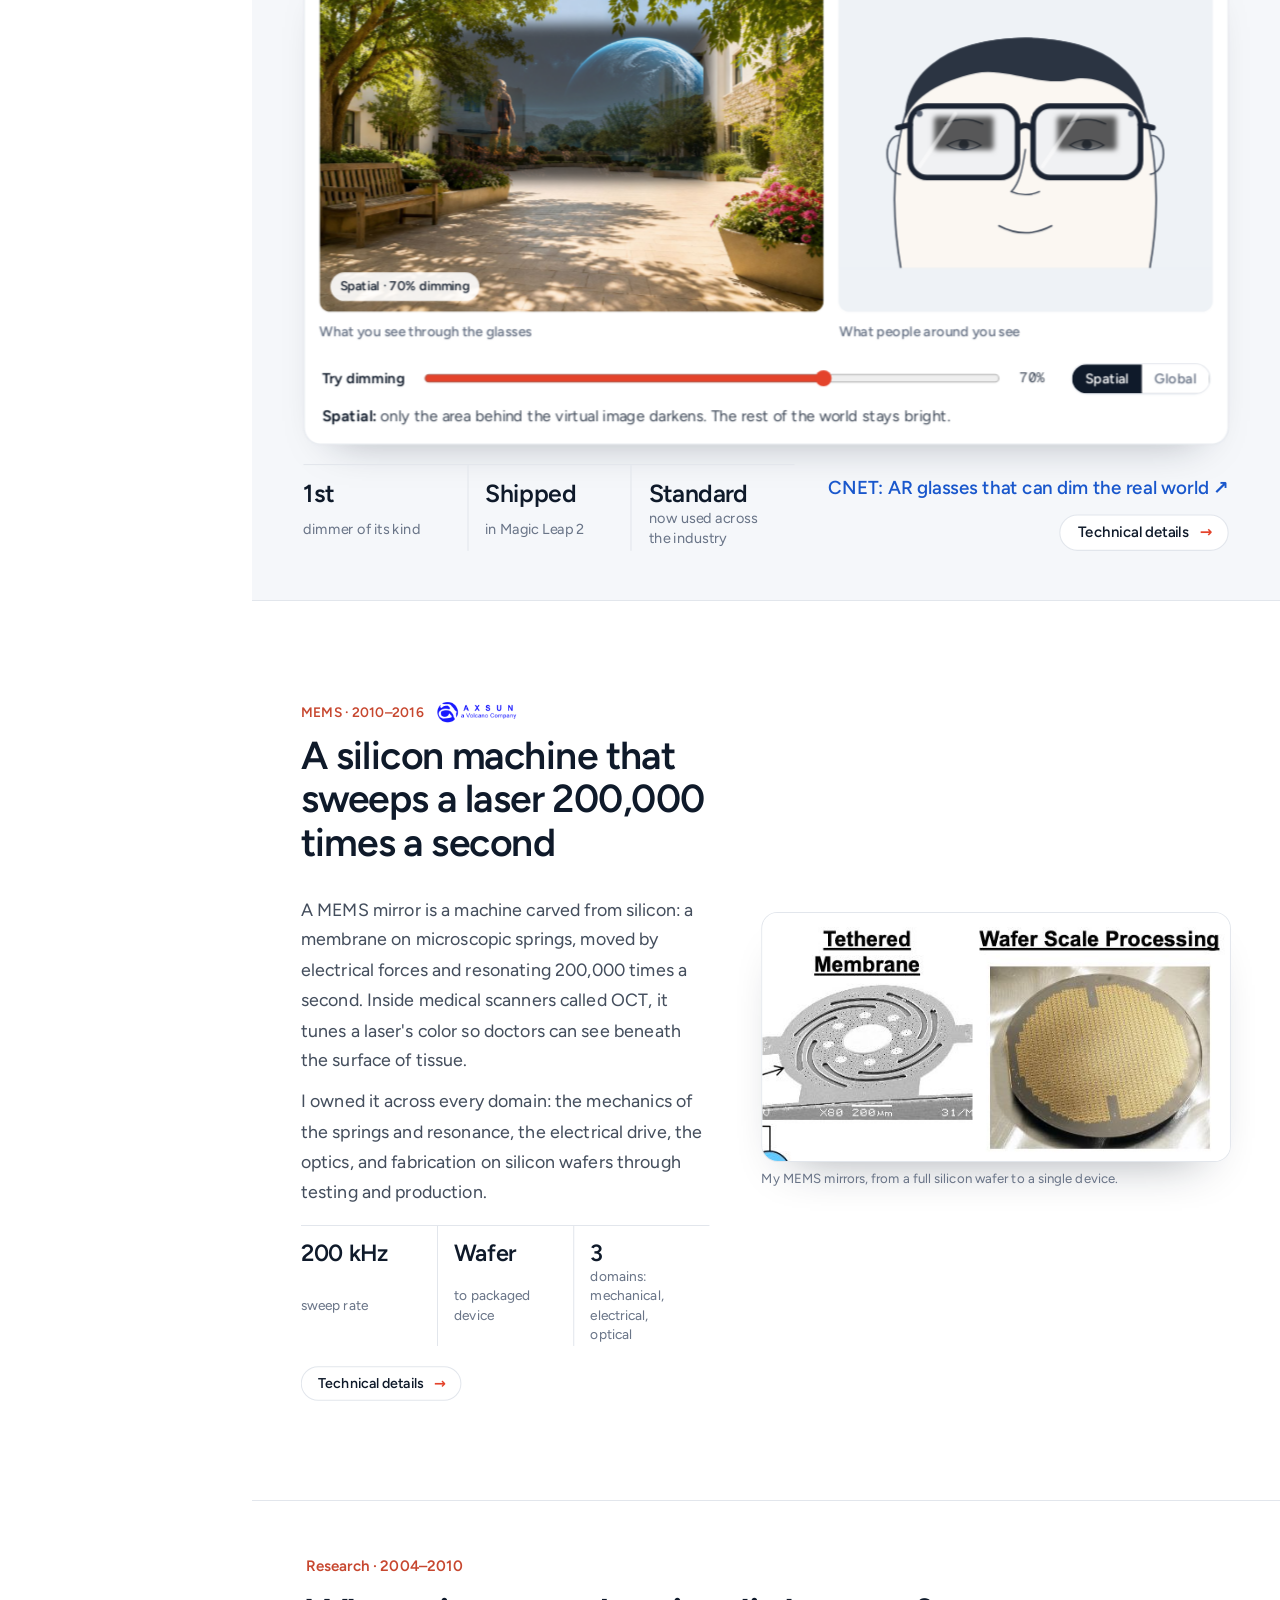
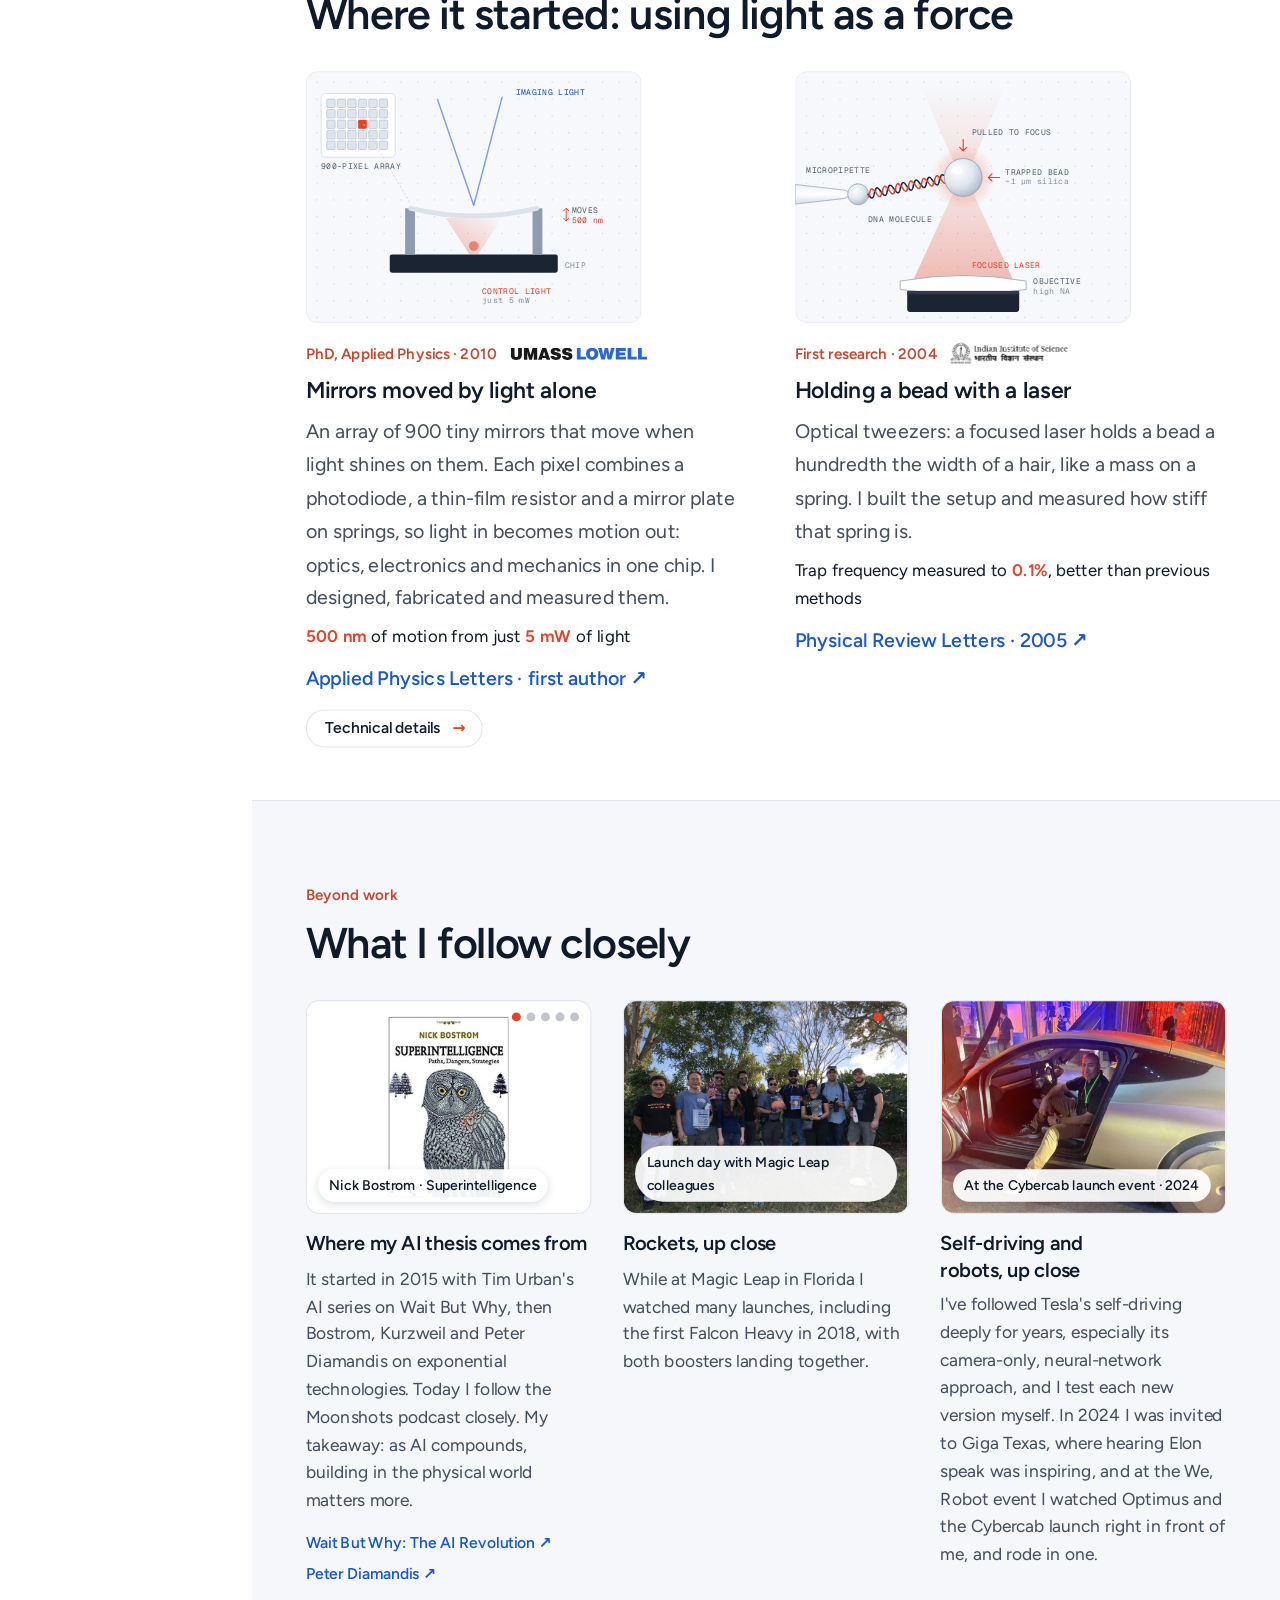
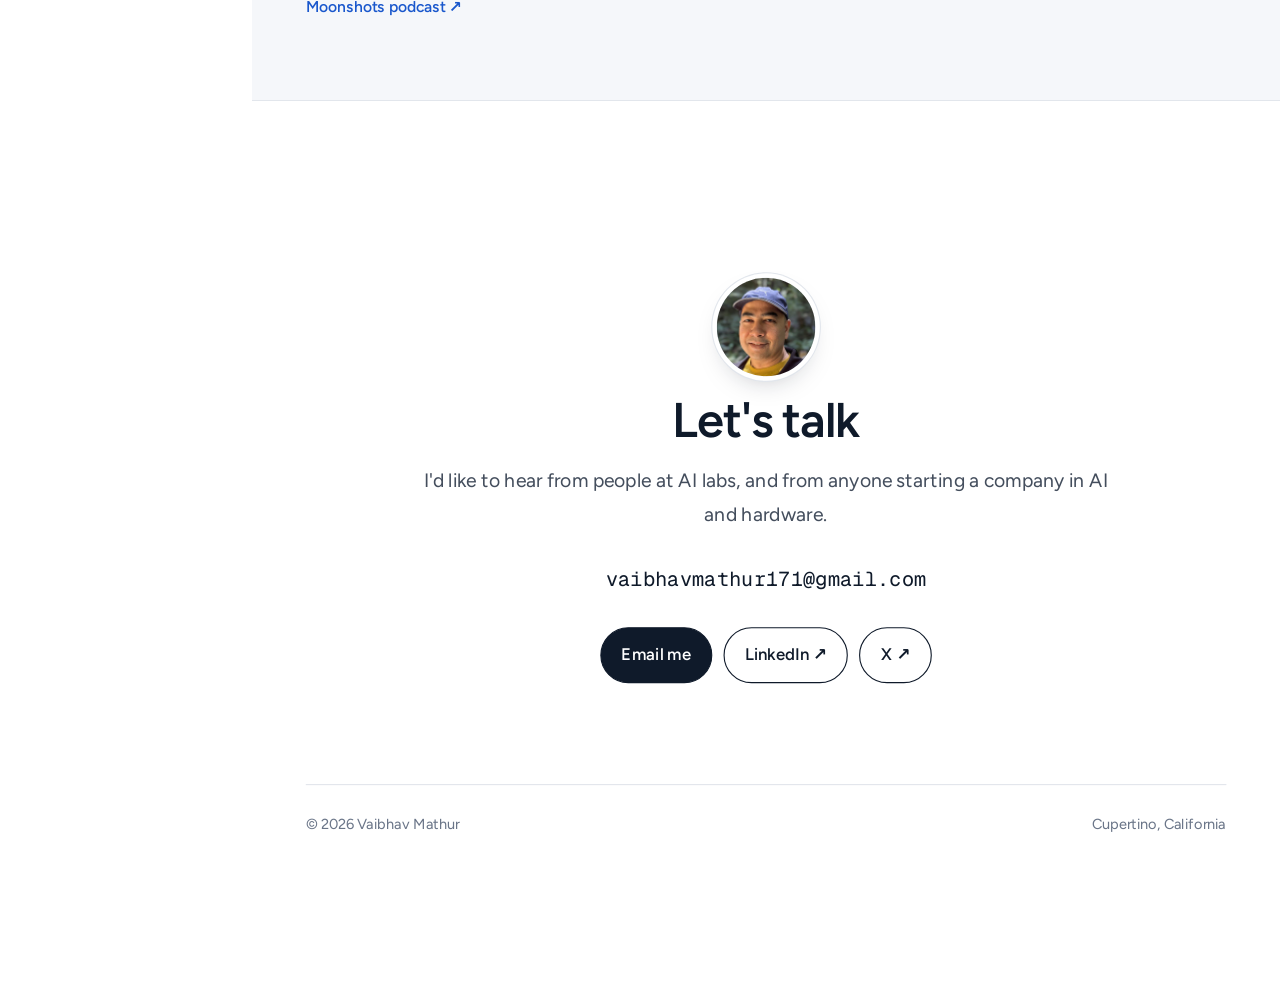
==== commit 5c42c147: "AR: full-stack overview first, dimming as a deep dive; add AI influences with links Co-Authored-By: " ====
--- a/index.html
+++ b/index.html
@@ -13,9 +13,10 @@
 <meta name="twitter:card" content="summary_large_image">
 <meta name="theme-color" content="#ffffff">
 <link rel="icon" href="favicon.svg">
-<link rel="stylesheet" href="styles.css?v=202610131754">
+<link rel="stylesheet" href="styles.css?v=202610142133">
 </head>
 <body>
+
 
 
 
@@ -33,7 +34,7 @@
     <span class="tl-cap">Selected work <i>Present → past</i></span>
     <ol class="stops">
       <li data-ch="ai"><a class="ch" href="#ai"><span class="yr">2026</span><b>AI + hardware</b></a><div class="subs"><a href="#ai" title="AI CAD at AI Fund"><span>AI CAD at AI Fund</span></a><a href="#ai-next" title="Neural surrogates, Factory Loop"><span>Neural surrogates, Factory Loop</span></a></div></li>
-      <li data-ch="ar"><a class="ch" href="#ar"><span class="yr">2016–2026</span><b>AR glasses</b></a><div class="subs"><a href="#ar" title="Magic Leap 2 dimmer"><span>Magic Leap 2 dimmer</span></a><a href="#ar-more" title="Magic Leap, Snap, Meta"><span>Magic Leap, Snap, Meta</span></a></div></li>
+      <li data-ch="ar"><a class="ch" href="#ar-more"><span class="yr">2016–2026</span><b>AR glasses</b></a><div class="subs"><a href="#ar-more" title="Magic Leap, Snap, Meta"><span>Magic Leap, Snap, Meta</span></a><a href="#ar" title="Deep dive: dimming"><span>Deep dive: dimming</span></a></div></li>
       <li data-ch="mems"><a class="ch" href="#mems"><span class="yr">2010–2016</span><b>MEMS</b></a><div class="subs"><a href="#mems" title="Mirrors for medical scanners"><span>Mirrors for medical scanners</span></a></div></li>
       <li data-ch="roots"><a class="ch" href="#roots"><span class="yr">2004–2010</span><b>Research</b></a><div class="subs"><a href="#roots" title="PhD and optical tweezers"><span>PhD and optical tweezers</span></a></div></li>
       <li data-ch="interests"><a class="ch" href="#interests"><span class="yr">Always</span><b>Beyond work</b></a><div class="subs"><a href="#interests" title="Space, robots and AI"><span>Space, robots and AI</span></a></div></li>
@@ -78,7 +79,7 @@
     </div>
     <ol class="thread" aria-label="From first research to today">
       <span class="beamline" aria-hidden="true"><i></i></span>
-      <li><a href="#roots"><span class="ic"><img src="assets/thread/tweezers.jpg" alt="Illustration: a laser beam trapping a microscopic bead"></span><span class="y">2004</span><b>Held a single bead with a laser</b><span class="lgs"><img class="ink" src="assets/logos/iisc.png" alt="Indian Institute of Science" style="height:26px"></span></a></li><li><a href="#roots"><span class="ic"><img src="assets/thread/phd.jpg" alt="My fabricated light-driven micro-mirror device"></span><span class="y">2010</span><b>Moved mirrors with light alone</b><span class="lgs"><img src="assets/logos/uml.svg" alt="UMass Lowell" style="height:11px"></span></a></li><li><a href="#mems"><span class="ic"><img src="assets/thread/mems.jpg" alt="A silicon wafer of my MEMS mirrors, reflecting light"></span><span class="y">2010–16</span><b>Built silicon machines that sweep a laser 200,000 times a second</b><span class="lgs"><img src="assets/logos/axsun-color.png" alt="Axsun Technologies" style="height:22px"></span></a></li><li><a href="#ar"><span class="ic"><svg class="gsk blink" viewBox="70 70 340 180" preserveAspectRatio="xMidYMid meet" role="img" aria-label="Sketch of a person wearing AR glasses, seen from the front; the lenses darken with the same mask as the view inside"><defs><clipPath id="thc0"><rect x="92" y="112" width="138" height="92" rx="22"/></clipPath><clipPath id="thc1"><rect x="250" y="112" width="138" height="92" rx="22"/></clipPath><filter id="thb" x="-30%" y="-30%" width="160%" height="160%"><feGaussianBlur stdDeviation="3.2"/></filter></defs><rect width="480" height="320" fill="#eef2f6"/><path d="M80 320 C 64 230 70 110 120 60 C 170 14 310 14 360 60 C 410 110 416 230 400 320" fill="#fbf7f2" stroke="#3a4556" stroke-width="2"/>
+      <li><a href="#roots"><span class="ic"><img src="assets/thread/tweezers.jpg" alt="Illustration: a laser beam trapping a microscopic bead"></span><span class="y">2004</span><b>Held a single bead with a laser</b><span class="lgs"><img class="ink" src="assets/logos/iisc.png" alt="Indian Institute of Science" style="height:26px"></span></a></li><li><a href="#roots"><span class="ic"><img src="assets/thread/phd.jpg" alt="My fabricated light-driven micro-mirror device"></span><span class="y">2010</span><b>Moved mirrors with light alone</b><span class="lgs"><img src="assets/logos/uml.svg" alt="UMass Lowell" style="height:11px"></span></a></li><li><a href="#mems"><span class="ic"><img src="assets/thread/mems.jpg" alt="A silicon wafer of my MEMS mirrors, reflecting light"></span><span class="y">2010–16</span><b>Built silicon machines that sweep a laser 200,000 times a second</b><span class="lgs"><img src="assets/logos/axsun-color.png" alt="Axsun Technologies" style="height:22px"></span></a></li><li><a href="#ar-more"><span class="ic"><svg class="gsk blink" viewBox="70 70 340 180" preserveAspectRatio="xMidYMid meet" role="img" aria-label="Sketch of a person wearing AR glasses, seen from the front; the lenses darken with the same mask as the view inside"><defs><clipPath id="thc0"><rect x="92" y="112" width="138" height="92" rx="22"/></clipPath><clipPath id="thc1"><rect x="250" y="112" width="138" height="92" rx="22"/></clipPath><filter id="thb" x="-30%" y="-30%" width="160%" height="160%"><feGaussianBlur stdDeviation="3.2"/></filter></defs><rect width="480" height="320" fill="#eef2f6"/><path d="M80 320 C 64 230 70 110 120 60 C 170 14 310 14 360 60 C 410 110 416 230 400 320" fill="#fbf7f2" stroke="#3a4556" stroke-width="2"/>
       <path d="M86 128 C 84 70 140 26 240 24 C 340 26 396 70 394 128 C 380 92 330 70 300 78 C 262 88 214 62 176 70 C 130 80 98 100 86 128 Z" fill="#2b3442"/>
       <path d="M78 150 C 58 150 56 196 80 200 M402 150 C 422 150 424 196 400 200" fill="none" stroke="#3a4556" stroke-width="2"/>
       <path d="M240 168 C 236 196 232 212 222 222 Q 240 230 258 222" fill="none" stroke="#3a4556" stroke-width="1.8" stroke-linecap="round"/>
@@ -86,7 +87,7 @@
       <rect class="lg" x="92" y="112" width="138" height="92"/><rect class="ls" x="123.0" y="125.5" width="76.1" height="42.9" rx="4" filter="url(#thb)"/>
       <path d="M104 190 L149.96 122" stroke="#fff" stroke-opacity=".55" stroke-width="5" stroke-linecap="round"/></g><g clip-path="url(#thc1)"><rect x="250" y="112" width="138" height="92" fill="rgba(210,226,244,.28)"/>
       <rect class="lg" x="250" y="112" width="138" height="92"/><rect class="ls" x="281.0" y="125.5" width="76.1" height="42.9" rx="4" filter="url(#thb)"/>
-      <path d="M262 190 L307.96 122" stroke="#fff" stroke-opacity=".55" stroke-width="5" stroke-linecap="round"/></g><rect x="92" y="112" width="138" height="92" rx="22" fill="none" stroke="#1b2433" stroke-width="7"/><rect x="250" y="112" width="138" height="92" rx="22" fill="none" stroke="#1b2433" stroke-width="7"/><path d="M230 142 Q 240 132 250 142" fill="none" stroke="#1b2433" stroke-width="7"/><path d="M92 136 L 76 140 M388 136 L 404 140" stroke="#1b2433" stroke-width="7" stroke-linecap="round"/><circle cx="104" cy="122" r="4" fill="#5b6576"/><circle cx="376" cy="122" r="4" fill="#5b6576"/></svg></span><span class="y">2016–26</span><b>Invented and shipped dimming that lets AR glasses work in sunlight</b><span class="lgs"><img src="assets/logos/magicleap.svg" alt="Magic Leap" style="height:11px"><img src="assets/logos/snap.svg" alt="Snap Inc." style="height:17px"><img src="assets/logos/meta.svg" alt="Meta" style="height:11px"></span></a></li><li><a href="#ai"><span class="ic"><img src="assets/thread/ai.jpg" alt="A 3D part being edited by voice in my AI CAD tool"></span><span class="y">2026</span><b>Built an AI tool that designs parts from speech</b><span class="lgs"><img class="ink" src="assets/logos/aifund.svg" alt="AI Fund" style="height:19px"></span></a></li>
+      <path d="M262 190 L307.96 122" stroke="#fff" stroke-opacity=".55" stroke-width="5" stroke-linecap="round"/></g><rect x="92" y="112" width="138" height="92" rx="22" fill="none" stroke="#1b2433" stroke-width="7"/><rect x="250" y="112" width="138" height="92" rx="22" fill="none" stroke="#1b2433" stroke-width="7"/><path d="M230 142 Q 240 132 250 142" fill="none" stroke="#1b2433" stroke-width="7"/><path d="M92 136 L 76 140 M388 136 L 404 140" stroke="#1b2433" stroke-width="7" stroke-linecap="round"/><circle cx="104" cy="122" r="4" fill="#5b6576"/><circle cx="376" cy="122" r="4" fill="#5b6576"/></svg></span><span class="y">2016–26</span><b>Built AR glasses across the full hardware stack, and shipped a first-of-its-kind dimmer</b><span class="lgs"><img src="assets/logos/magicleap.svg" alt="Magic Leap" style="height:11px"><img src="assets/logos/snap.svg" alt="Snap Inc." style="height:17px"><img src="assets/logos/meta.svg" alt="Meta" style="height:11px"></span></a></li><li><a href="#ai"><span class="ic"><img src="assets/thread/ai.jpg" alt="A 3D part being edited by voice in my AI CAD tool"></span><span class="y">2026</span><b>Built an AI tool that designs parts from speech</b><span class="lgs"><img class="ink" src="assets/logos/aifund.svg" alt="AI Fund" style="height:19px"></span></a></li>
     </ol>
     <ul class="domains" aria-label="Domains I work across">
       <li><b>Mechanics</b><span>springs, resonance, FEA</span></li>
@@ -213,10 +214,45 @@
       <h4>Factory Loop</h4><p>Step one is hands-on robotics with open-source LeRobot arms: assembling, calibrating and programming them. Step two is remote machine sensing: vibration and temperature sensors on equipment, streamed to a live dashboard.</p></template>
   </div></div>
 </section>
+<section class="slide alt" id="ar-more" data-nav="ar">
+  <div class="fit"><div class="wrap">
+    <div class="head">
+      <span class="kicker"><b>AR glasses · 2016–2026</b></span>
+      <h2>AR glasses at Magic Leap, Snap and Meta</h2>
+      <p class="lede">I worked across the full hardware stack of glasses you wear all day, where every gram, milliwatt and millimeter forces a trade-off.</p>
+    </div>
+    <ul class="stack" aria-label="What I worked across">
+      <li><b>Displays and projectors</b><span>Display and projector technologies, including MEMS-based laser-scanning projectors, building on my MEMS background.</span></li>
+      <li><b>Wearable constraints</b><span>How weight, power, heat and size drive the choice of every hardware component.</span></li>
+      <li><b>Human factors and perception</b><span>Comfort, fit, eye tracking, prescriptions and how people actually see digital content.</span></li>
+      <li><b>Vendors and manufacturing</b><span>Custom subcomponents developed and fabricated with vendors and manufacturers across Asia.</span></li>
+    </ul>
+    <div class="trio">
+      <a class="tcard" href="https://www.wired.com/2016/04/magic-leap-vr/" target="_blank" rel="noopener">
+        <span class="ph"><img src="assets/magic-leap-elephant.gif" alt="Magic Leap's tiny elephant floating in a palm"></span>
+        <img class="lg" src="assets/logos/magicleap.svg" alt="Magic Leap" style="height:14px">
+        <h3>Displays, projectors and dimming</h3>
+        <p>Early work on MEMS and microLED projectors. Invented the Magic Leap 2 dimmer and took it to a shipped product.</p>
+        <span class="link">The early vision · WIRED ↗</span></a>
+      <a class="tcard" href="https://newsroom.snap.com/sps-2024-spectacles-snapos" target="_blank" rel="noopener">
+        <span class="ph tint"><img src="assets/spectacles-2024.jpg" alt="Snap Spectacles"><svg viewBox="0 0 900 616" preserveAspectRatio="xMidYMid slice" aria-hidden="true"><defs><filter id="spb"><feGaussianBlur stdDeviation="3"/></filter></defs><g class="tn" filter="url(#spb)"><polygon points="296,202 452,146 449,300 306,343"/><polygon points="150,312 262,277 267,392 172,421"/></g></svg><span class="badge">Illustration: lenses dimming</span></span>
+        <img class="lg" src="assets/logos/snap.svg" alt="Snap Inc." style="height:20px">
+        <h3>Spectacles · 2021–2024</h3>
+        <p>Led the team that built Spectacles' dimming from scratch, from architecture through vendors to product.</p>
+        <span class="link">Spectacles ↗</span></a>
+      <a class="tcard" href="https://www.meta.com/ai-glasses/" target="_blank" rel="noopener">
+        <span class="ph"><img src="assets/rayban-meta.jpg" alt="Ray-Ban Meta glasses"></span>
+        <img class="lg" src="assets/logos/meta.svg" alt="Meta" style="height:14px">
+        <h3>Smart glasses · 2024–2026</h3>
+        <p>Eye tracking and lens system architecture, including prescription lenses: human factors in glasses people wear every day.</p>
+        <span class="link">Ray-Ban Meta ↗</span></a>
+    </div>
+  </div></div>
+</section>
 <section class="slide alt" id="ar" data-nav="ar">
   <div class="fit"><div class="wrap">
     <div class="head">
-      <span class="kicker"><b>AR glasses · Magic Leap 2</b><img src="assets/logos/magicleap.svg" alt="Magic Leap" style="height:14px"></span>
+      <span class="kicker"><b>Deep dive · Magic Leap 2</b><img src="assets/logos/magicleap.svg" alt="Magic Leap" style="height:14px"></span>
       <h2>Dimming the real world, so AR works in sunlight</h2>
       <p class="lede">AR glasses draw images on top of the real world, and sunlight washes them out. <b>My contribution:</b> I invented the see-through dimmer that darkens the world behind the image, and led it from research to a shipped product.</p>
     </div>
@@ -270,35 +306,6 @@
           <p>Demo images are illustrative, not device measurements: an AI-generated courtyard, a fictional movie still, and a sketch of the glasses from the outside.</p>
           <p><a href="https://edition.cnn.com/2022/03/10/tech/magic-leap-new-headset/index.html" target="_blank" rel="noopener">Magic Leap 2 on CNN ↗</a></p></template>
       </div>
-    </div>
-  </div></div>
-</section>
-<section class="slide alt" id="ar-more" data-nav="ar">
-  <div class="fit"><div class="wrap">
-    <div class="head">
-      <span class="kicker"><b>AR glasses · 2016–2026</b></span>
-      <h2>AR glasses at Magic Leap, Snap and Meta</h2>
-      <p class="lede">Three companies, one focus: the hardware where optics, electronics and mechanics meet.</p>
-    </div>
-    <div class="trio">
-      <a class="tcard" href="https://www.wired.com/2016/04/magic-leap-vr/" target="_blank" rel="noopener">
-        <span class="ph"><img src="assets/magic-leap-elephant.gif" alt="Magic Leap's tiny elephant floating in a palm"></span>
-        <img class="lg" src="assets/logos/magicleap.svg" alt="Magic Leap" style="height:14px">
-        <h3>Invented spatial dimming</h3>
-        <p>Invented the Magic Leap 2 dimmer and took it from research to a shipped product. Early work on MEMS and microLED projectors.</p>
-        <span class="link">The early vision · WIRED ↗</span></a>
-      <a class="tcard" href="https://newsroom.snap.com/sps-2024-spectacles-snapos" target="_blank" rel="noopener">
-        <span class="ph tint"><img src="assets/spectacles-2024.jpg" alt="Snap Spectacles"><svg viewBox="0 0 900 616" preserveAspectRatio="xMidYMid slice" aria-hidden="true"><defs><filter id="spb"><feGaussianBlur stdDeviation="3"/></filter></defs><g class="tn" filter="url(#spb)"><polygon points="296,202 452,146 449,300 306,343"/><polygon points="150,312 262,277 267,392 172,421"/></g></svg><span class="badge">Illustration: lenses dimming</span></span>
-        <img class="lg" src="assets/logos/snap.svg" alt="Snap Inc." style="height:20px">
-        <h3>Led dimming for Spectacles · 2021–2024</h3>
-        <p>Led the team that built Spectacles' global dimmers from scratch: lenses that darken outdoors so AR stays readable.</p>
-        <span class="link">Spectacles ↗</span></a>
-      <a class="tcard" href="https://www.meta.com/ai-glasses/" target="_blank" rel="noopener">
-        <span class="ph"><img src="assets/rayban-meta.jpg" alt="Ray-Ban Meta glasses"></span>
-        <img class="lg" src="assets/logos/meta.svg" alt="Meta" style="height:14px">
-        <h3>Eye tracking and lenses · 2024–2026</h3>
-        <p>Eye tracking and lens system architecture, including prescription lenses, for Meta's smart glasses.</p>
-        <span class="link">Ray-Ban Meta ↗</span></a>
     </div>
   </div></div>
 </section>
@@ -467,7 +474,8 @@
           <figure class="contain"><img src="assets/abundance.jpg" alt="Abundance by Peter Diamandis and Steven Kotler" loading="lazy"><figcaption>Diamandis &amp; Kotler · Abundance</figcaption></figure>
           <figure class="contain"><img src="assets/wbw-progress.jpg" alt="Wait But Why chart of human progress over time" loading="lazy"><figcaption>Wait But Why · human progress</figcaption></figure>
           <figure class="contain"><img src="assets/wbw-intelligence-takeoff.png" alt="Wait But Why sketch of AI intelligence takeoff" loading="lazy"><figcaption>Wait But Why · the intelligence takeoff</figcaption></figure>
-        </div><h3>Where my AI thesis comes from</h3><p>Since 2015: Wait But Why, Bostrom's <i>Superintelligence</i>, Kurzweil and Diamandis. My takeaway: as AI compounds, building in the physical world matters more.</p></article>
+        </div><h3>Where my AI thesis comes from</h3><p>It started in 2015 with Tim Urban's AI series on Wait But Why, then Bostrom, Kurzweil and Peter Diamandis on exponential technologies. Today I follow the Moonshots podcast closely. My takeaway: as AI compounds, building in the physical world matters more.</p>
+        <p class="reads"><a href="https://waitbutwhy.com/2015/01/artificial-intelligence-revolution-1.html" target="_blank" rel="noopener">Wait But Why: The AI Revolution ↗</a><a href="https://www.diamandis.com/" target="_blank" rel="noopener">Peter Diamandis ↗</a><a href="https://podcasts.apple.com/us/podcast/moonshots-with-peter-diamandis/id1648228034" target="_blank" rel="noopener">Moonshots podcast ↗</a></p></article>
       <article><div class="reel" aria-label="The first Falcon Heavy launch">
           <figure><img src="assets/falcon-team.jpg" alt="Magic Leap colleagues at the Falcon Heavy launch"><figcaption>Launch day with Magic Leap colleagues</figcaption></figure>
           <figure data-hold="5600"><video muted loop playsinline preload="metadata" poster="assets/falcon-dual-landing-poster.jpg" aria-label="Both Falcon Heavy side boosters landing"><source src="assets/falcon-dual-landing.webm" type="video/webm"><source src="assets/falcon-dual-landing.mp4" type="video/mp4"></video><figcaption>The twin booster landing · SpaceX footage</figcaption></figure>
@@ -504,7 +512,7 @@
   </div>
 </aside>
 
-<script src="main.js?v=202610131754"></script>
+<script src="main.js?v=202610142133"></script>
 <!-- Visitor stats: GoatCounter (no cookies). Visit /#toggle-goatcounter once on your own browsers to stop counting yourself. -->
 <script>
 (function () {
--- a/styles.css
+++ b/styles.css
@@ -723,3 +723,22 @@
   .rail-end { align-self: flex-start; }
   .rail-end .btn { align-self: auto; }
 }
+
+/* AR overview: what I worked across */
+.stack { list-style: none; margin: 0 0 clamp(16px, 3vh, 28px); padding: 0; display: grid; grid-template-columns: repeat(4, minmax(0, 1fr)); gap: 0; border-top: 1px solid var(--line); }
+.stack li { display: grid; gap: 4px; align-content: start; padding: 14px 18px 4px 0; }
+.stack li + li { padding-left: 18px; border-left: 1px solid var(--line); }
+.stack b { font-size: 15.5px; color: var(--ink); font-weight: 650; }
+.stack span { font-size: 14px; line-height: 1.5; color: var(--text); }
+#ar-more .tcard .ph { aspect-ratio: 16 / 9; }
+.reads { display: flex; flex-wrap: wrap; gap: 6px 14px; margin-top: 6px !important; }
+.reads a { font-size: 14px; font-weight: 550; color: var(--link); text-decoration: none; }
+.reads a:hover { text-decoration: underline; }
+@media (max-width: 960px) {
+  .stack { grid-template-columns: repeat(2, minmax(0, 1fr)); }
+  .stack li:nth-child(3) { padding-left: 0; border-left: 0; }
+}
+@media (max-width: 520px) {
+  .stack { grid-template-columns: minmax(0, 1fr); }
+  .stack li, .stack li + li { padding-left: 0; border-left: 0; }
+}
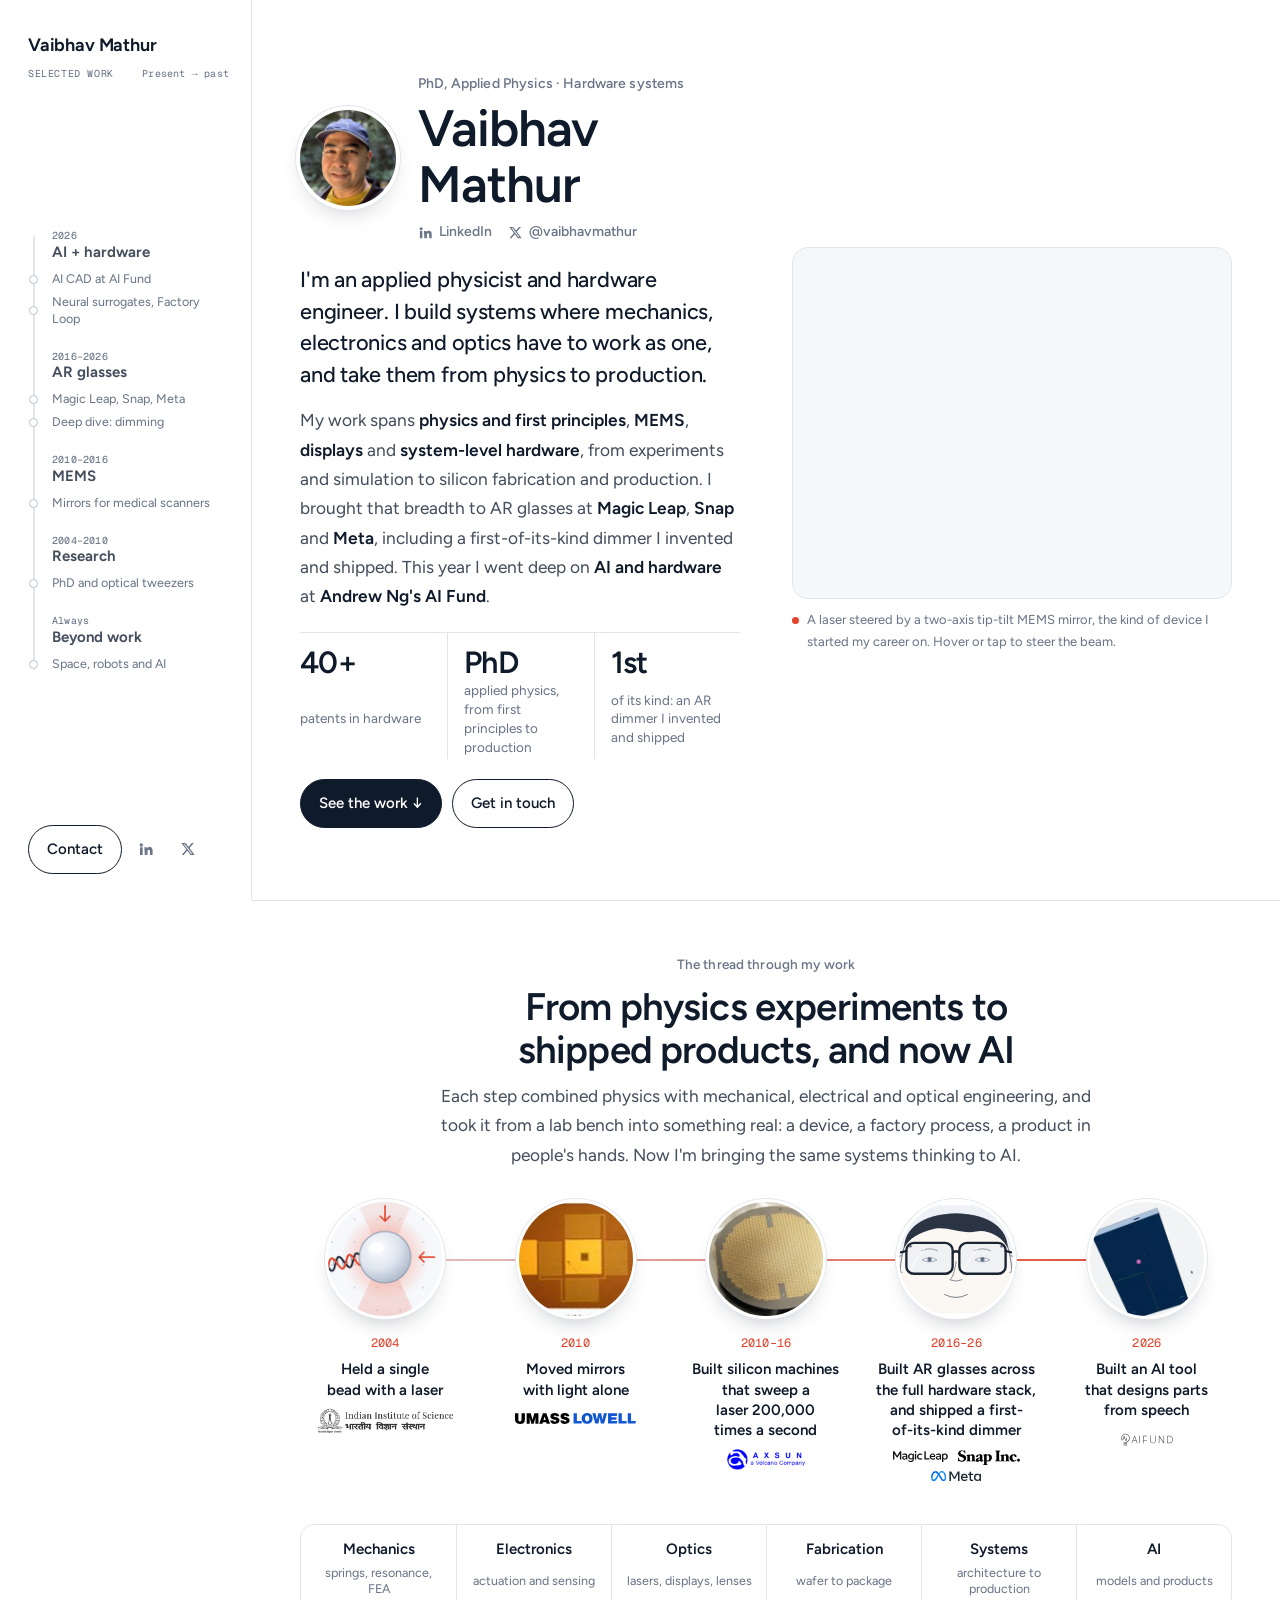
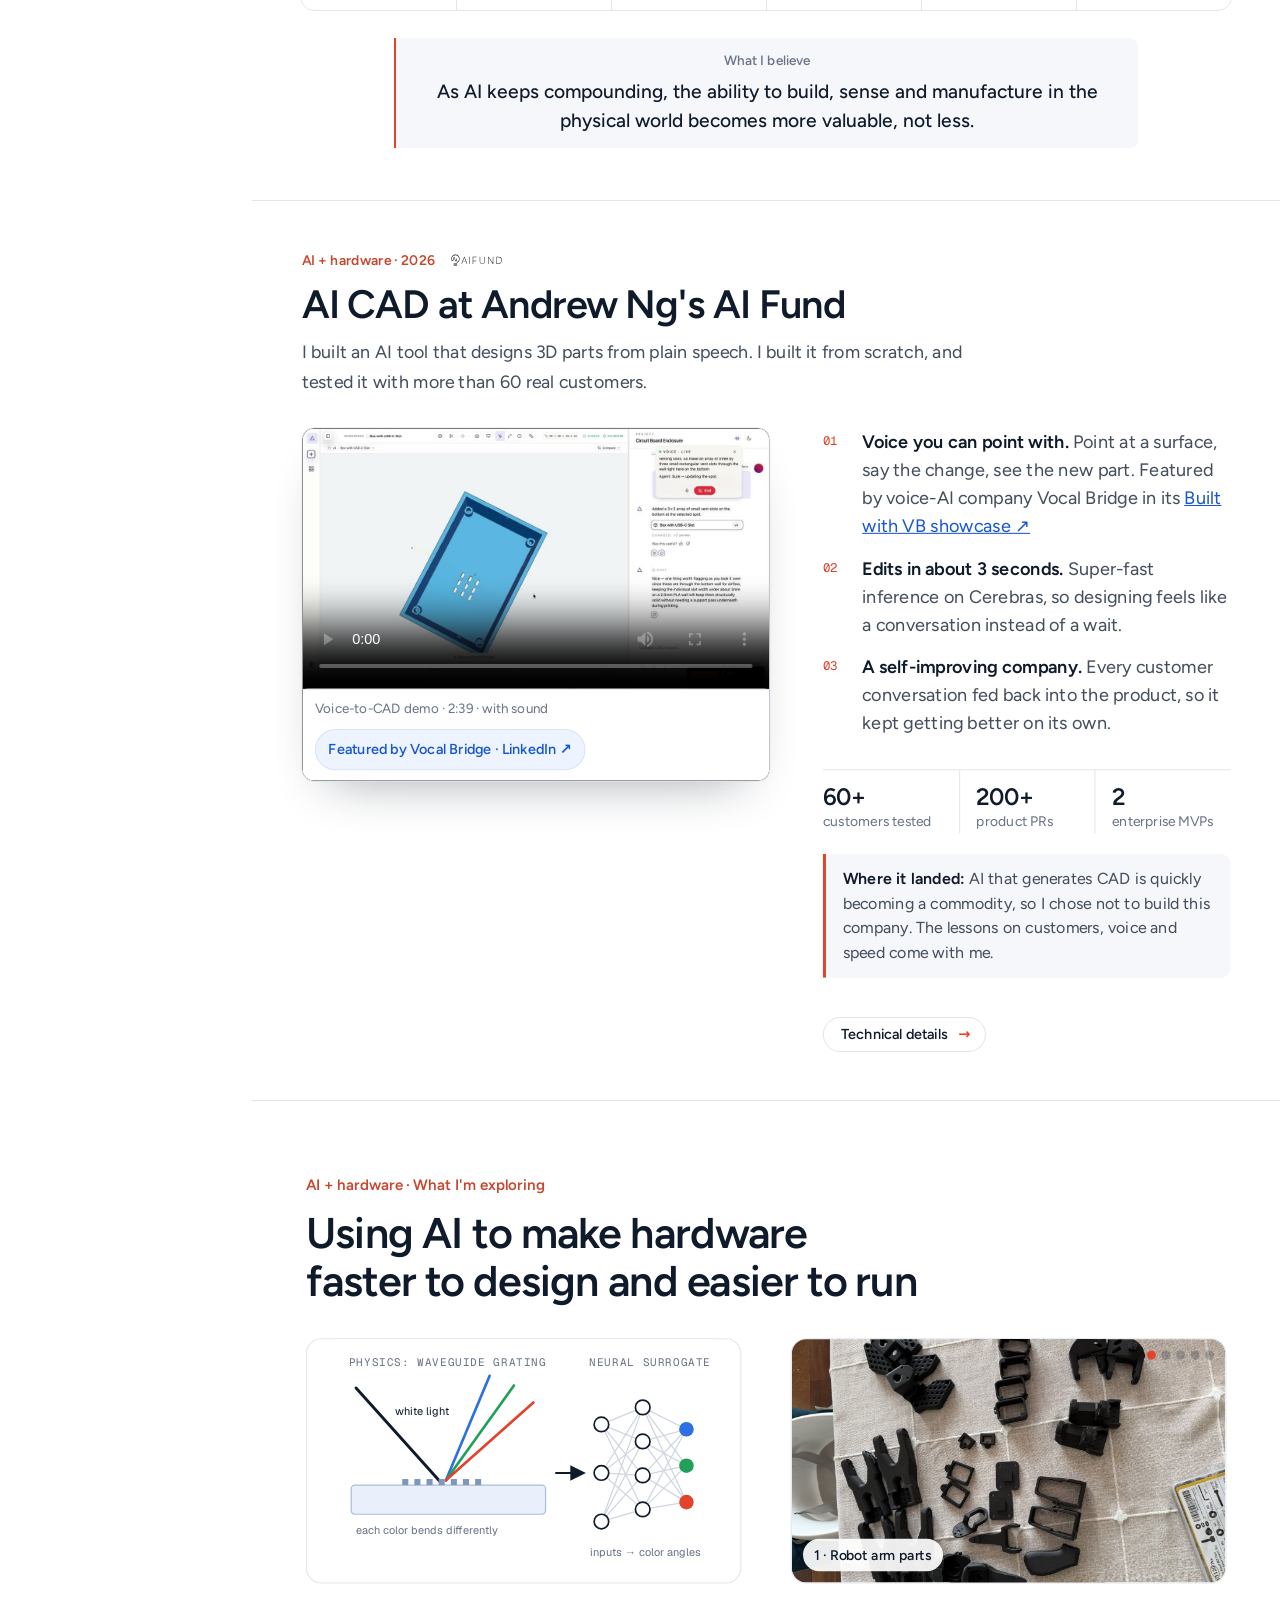
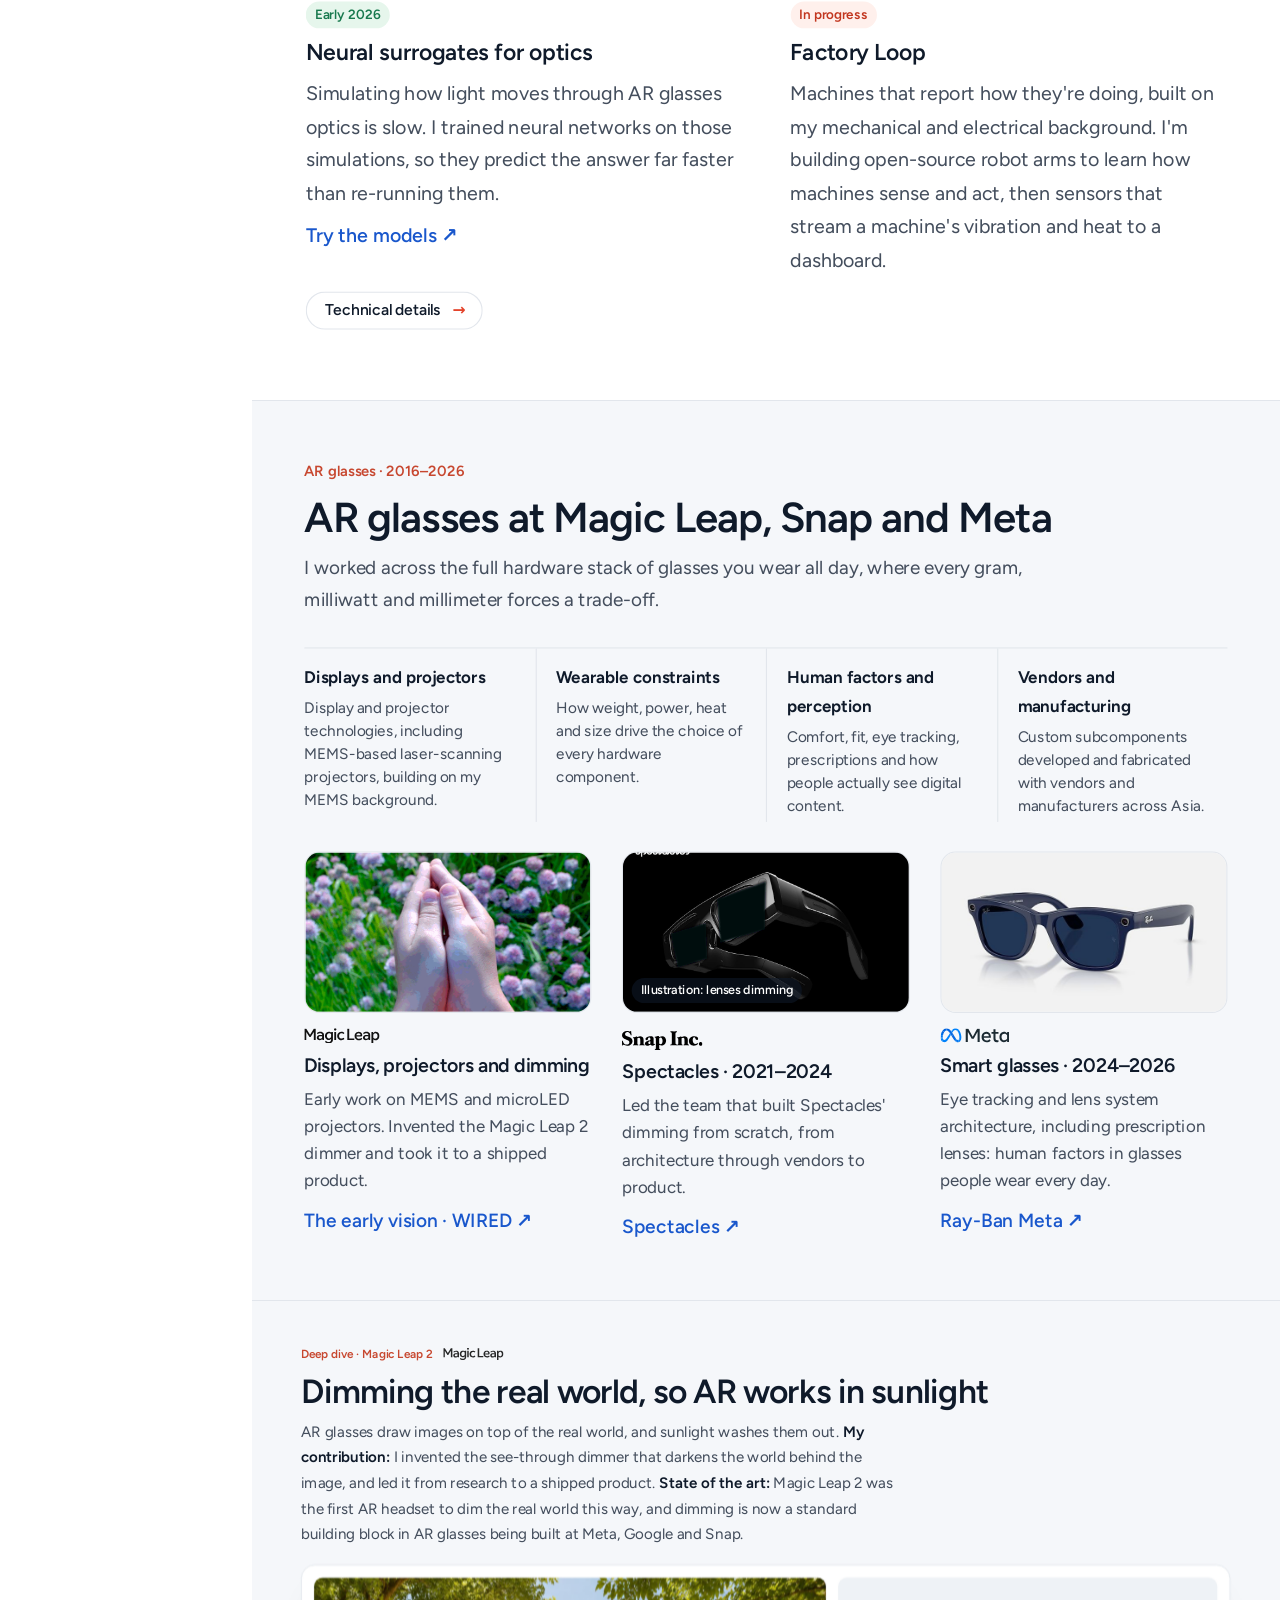
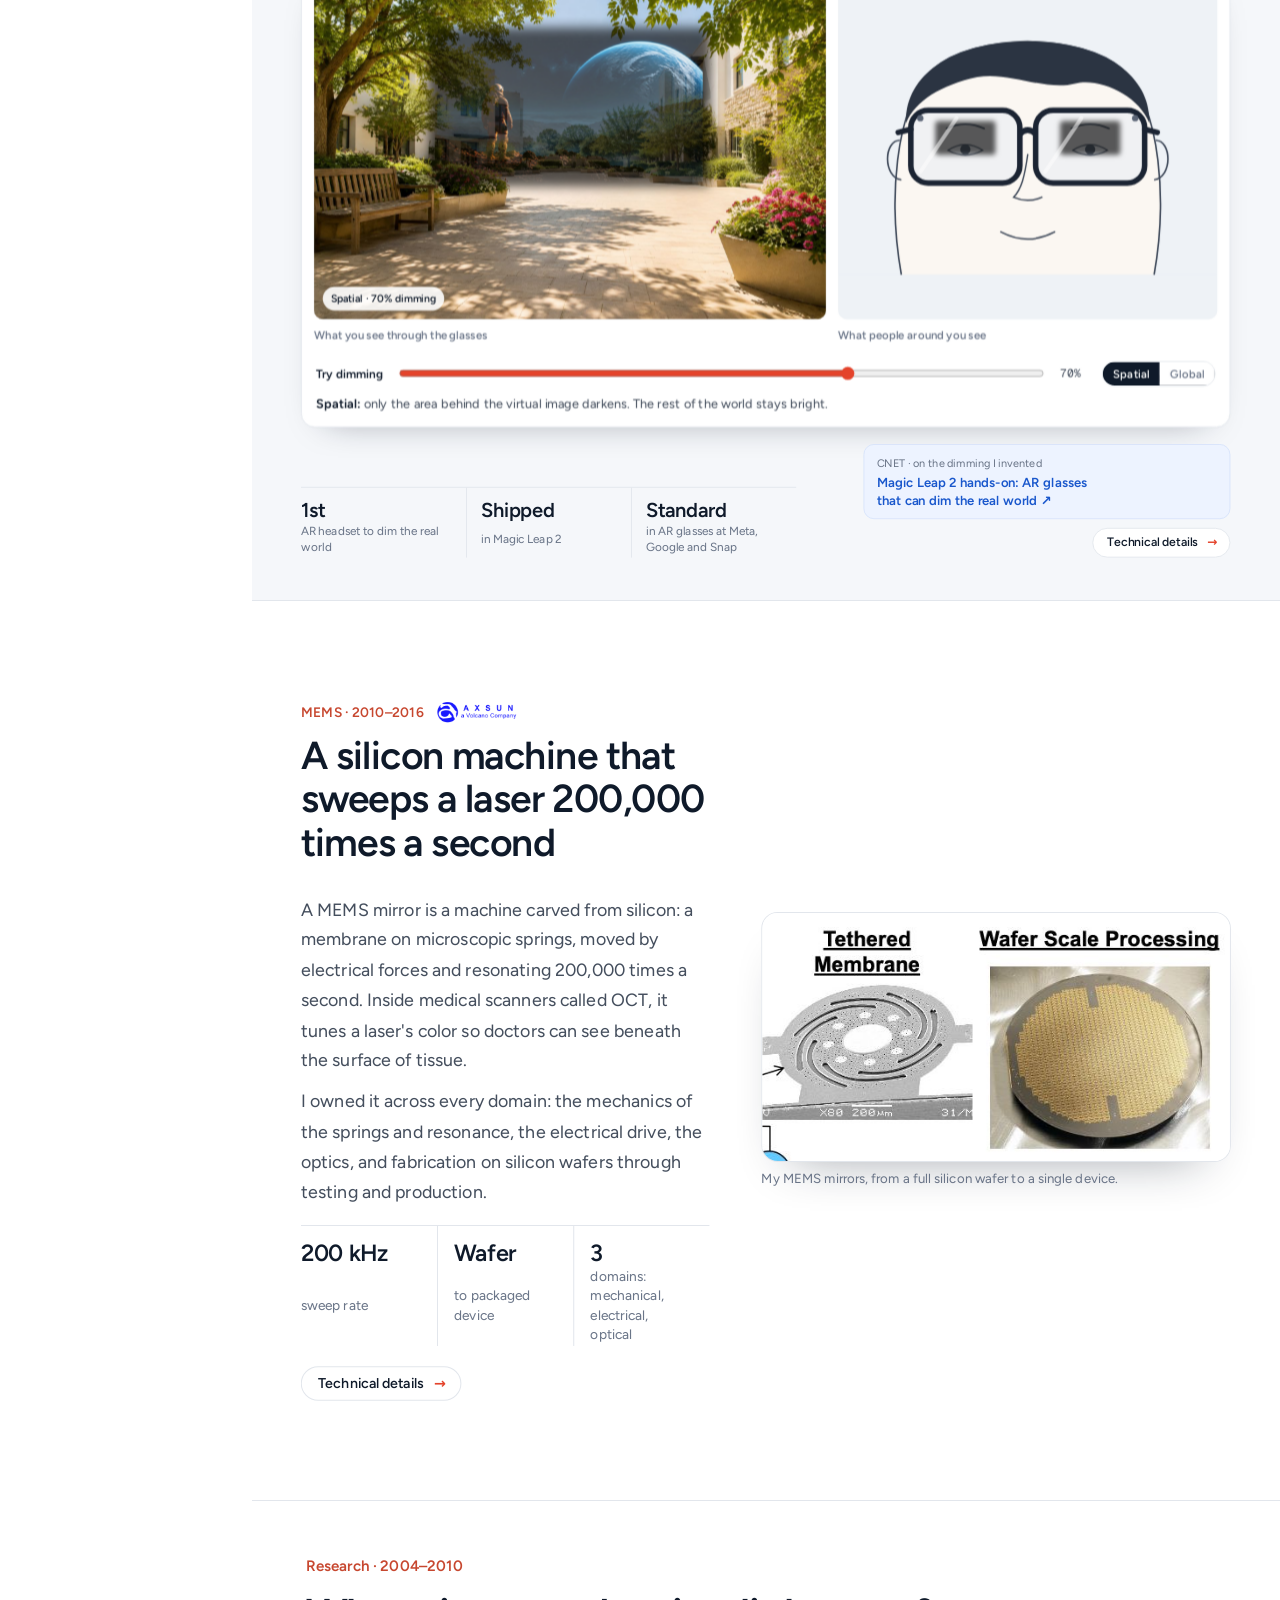
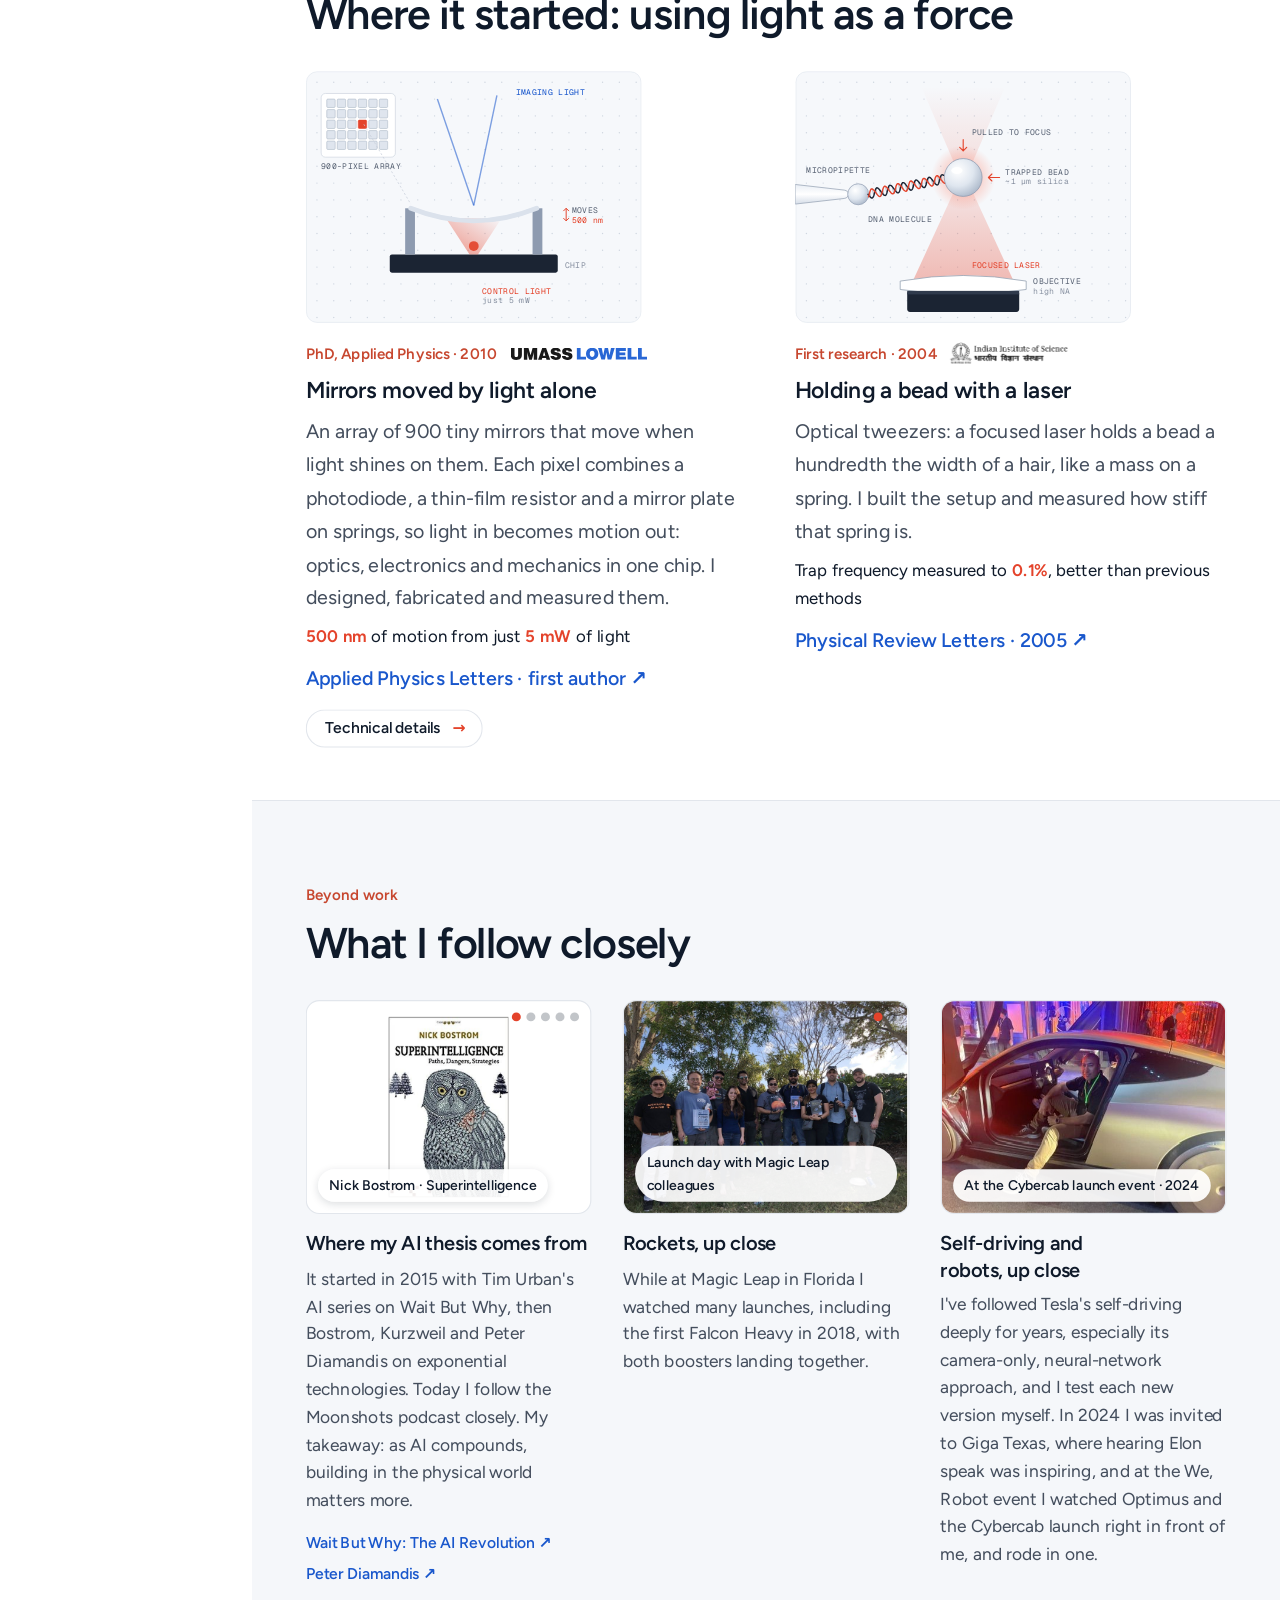
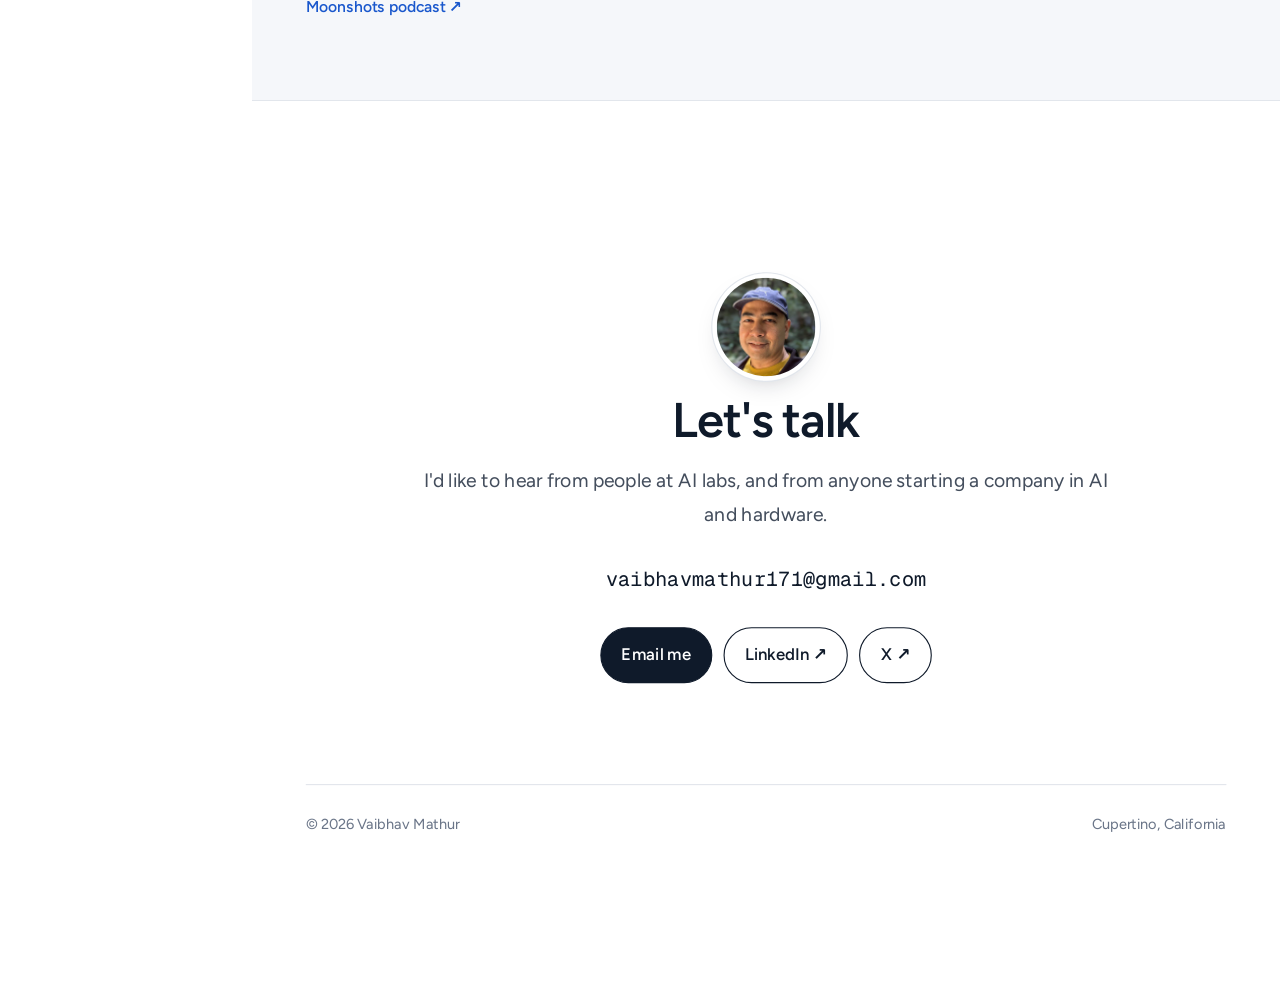
==== commit 55cbd4a4: "Dimming: state of the art, CNET card, standard at Meta, Google and Snap Co-Authored-By: Claude Opus " ====
--- a/index.html
+++ b/index.html
@@ -13,9 +13,10 @@
 <meta name="twitter:card" content="summary_large_image">
 <meta name="theme-color" content="#ffffff">
 <link rel="icon" href="favicon.svg">
-<link rel="stylesheet" href="styles.css?v=202610142133">
+<link rel="stylesheet" href="styles.css?v=202610142136">
 </head>
 <body>
+
 
 
 
@@ -254,7 +255,7 @@
     <div class="head">
       <span class="kicker"><b>Deep dive · Magic Leap 2</b><img src="assets/logos/magicleap.svg" alt="Magic Leap" style="height:14px"></span>
       <h2>Dimming the real world, so AR works in sunlight</h2>
-      <p class="lede">AR glasses draw images on top of the real world, and sunlight washes them out. <b>My contribution:</b> I invented the see-through dimmer that darkens the world behind the image, and led it from research to a shipped product.</p>
+      <p class="lede">AR glasses draw images on top of the real world, and sunlight washes them out. <b>My contribution:</b> I invented the see-through dimmer that darkens the world behind the image, and led it from research to a shipped product. <b>State of the art:</b> Magic Leap 2 was the first AR headset to dim the real world this way, and dimming is now a standard building block in AR glasses being built at Meta, Google and Snap.</p>
     </div>
     <div class="dimlab" id="demo">
       <figure class="pane you">
@@ -291,12 +292,12 @@
     </div>
     <div class="ar-foot">
       <div class="proof sm">
-        <div><b>1st</b><span>dimmer of its kind</span></div>
+        <div><b>1st</b><span>AR headset to dim the real world</span></div>
         <div><b>Shipped</b><span>in Magic Leap 2</span></div>
-        <div><b>Standard</b><span>now used across the industry</span></div>
+        <div><b>Standard</b><span>in AR glasses at Meta, Google and Snap</span></div>
       </div>
       <div class="ar-links">
-        <a class="link" href="https://www.cnet.com/tech/computing/features/magic-leap-2-hands-on-ar-glasses-that-can-dim-the-real-world/" target="_blank" rel="noopener">CNET: AR glasses that can dim the real world ↗</a>
+        <a class="press mini-press" href="https://www.cnet.com/tech/computing/features/magic-leap-2-hands-on-ar-glasses-that-can-dim-the-real-world/" target="_blank" rel="noopener"><span class="src">CNET · on the dimming I invented</span><h4>Magic Leap 2 hands-on: AR glasses that can dim the real world ↗</h4></a>
         <button class="deep" type="button"><span>Technical details</span><i aria-hidden="true">→</i></button>
         <template class="notes" data-title="AR dimming · technical details">
           <h4>Spatial vs global dimming</h4><p><b>Global</b> dimming darkens the whole lens evenly, like sunglasses that switch on. <b>Spatial</b> dimming darkens only the region behind virtual content, so the rest of the world stays bright and natural.</p>
@@ -512,7 +513,7 @@
   </div>
 </aside>
 
-<script src="main.js?v=202610142133"></script>
+<script src="main.js?v=202610142136"></script>
 <!-- Visitor stats: GoatCounter (no cookies). Visit /#toggle-goatcounter once on your own browsers to stop counting yourself. -->
 <script>
 (function () {
--- a/styles.css
+++ b/styles.css
@@ -742,3 +742,5 @@
   .stack { grid-template-columns: minmax(0, 1fr); }
   .stack li, .stack li + li { padding-left: 0; border-left: 0; }
 }
+.press.mini-press { margin-top: 0; padding: 10px 14px; gap: 2px; max-width: 420px; }
+.press.mini-press h4 { font-size: 15px; color: var(--link); }
